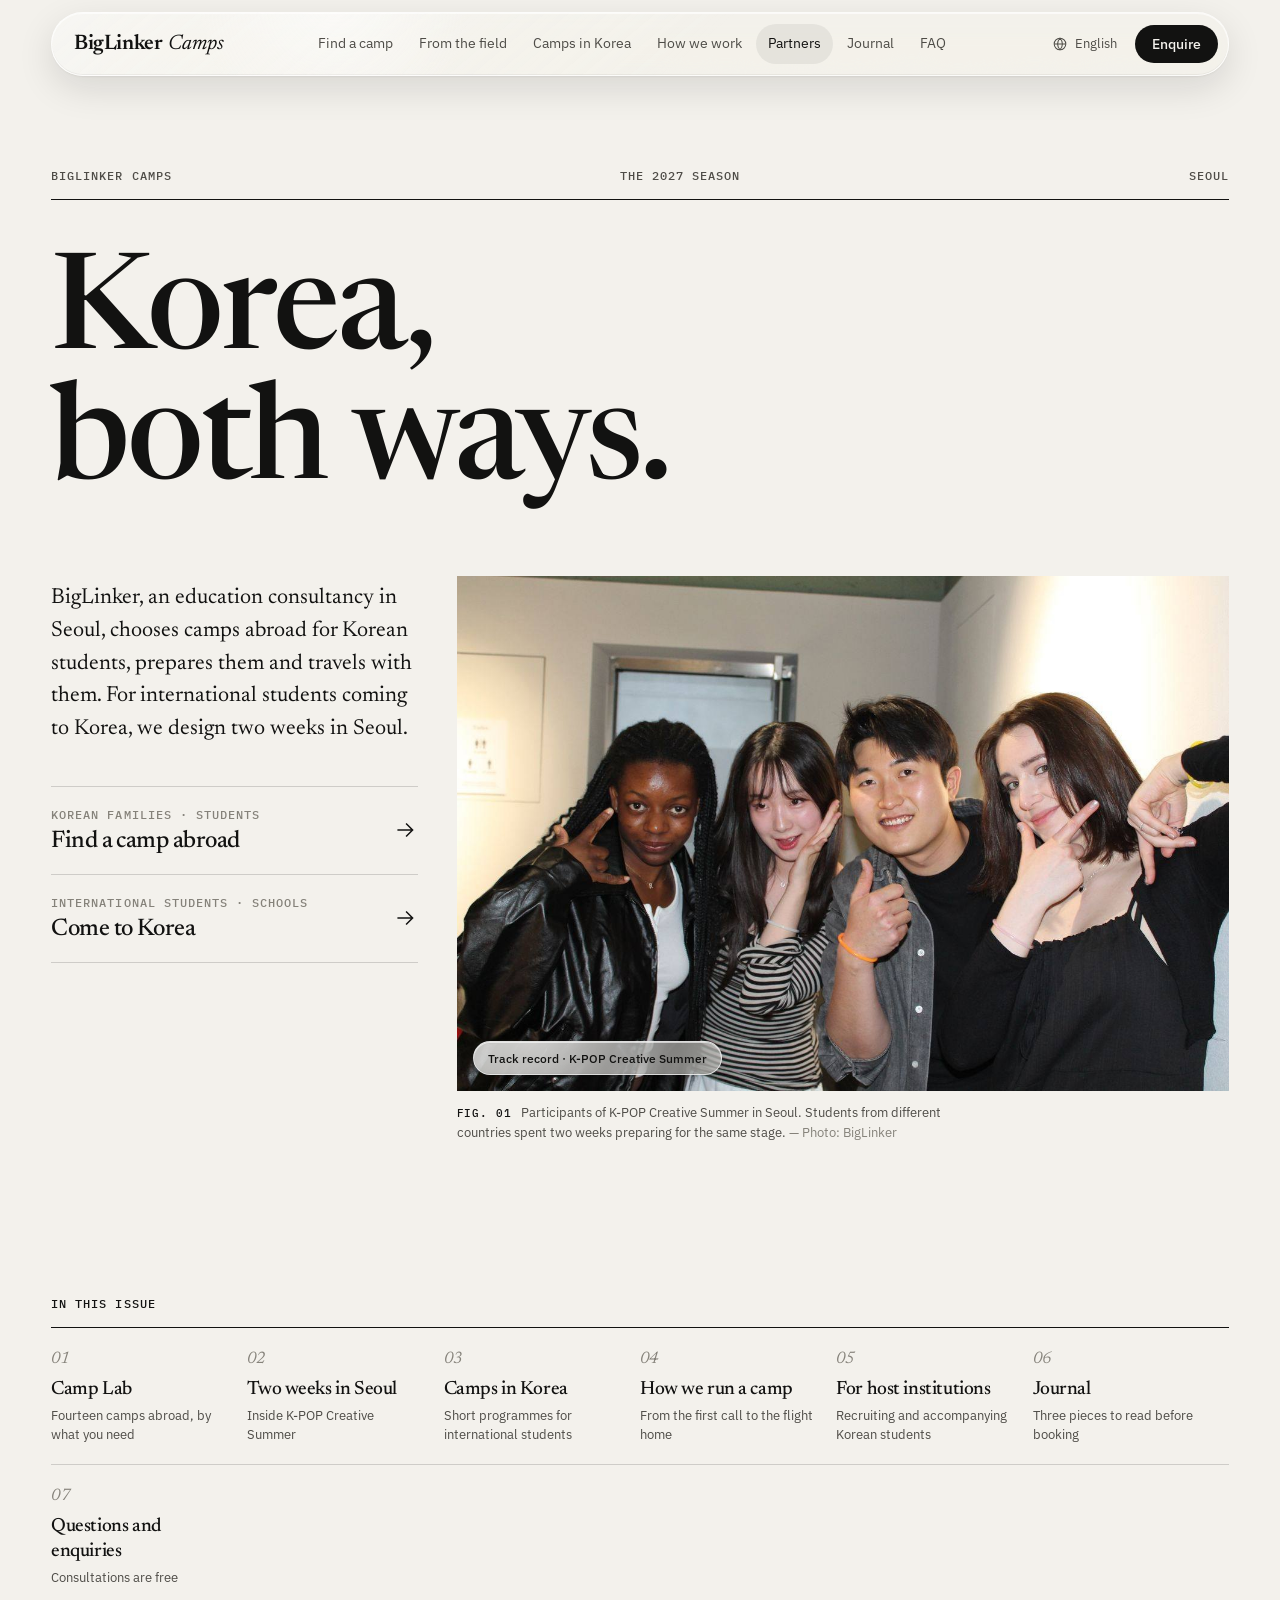
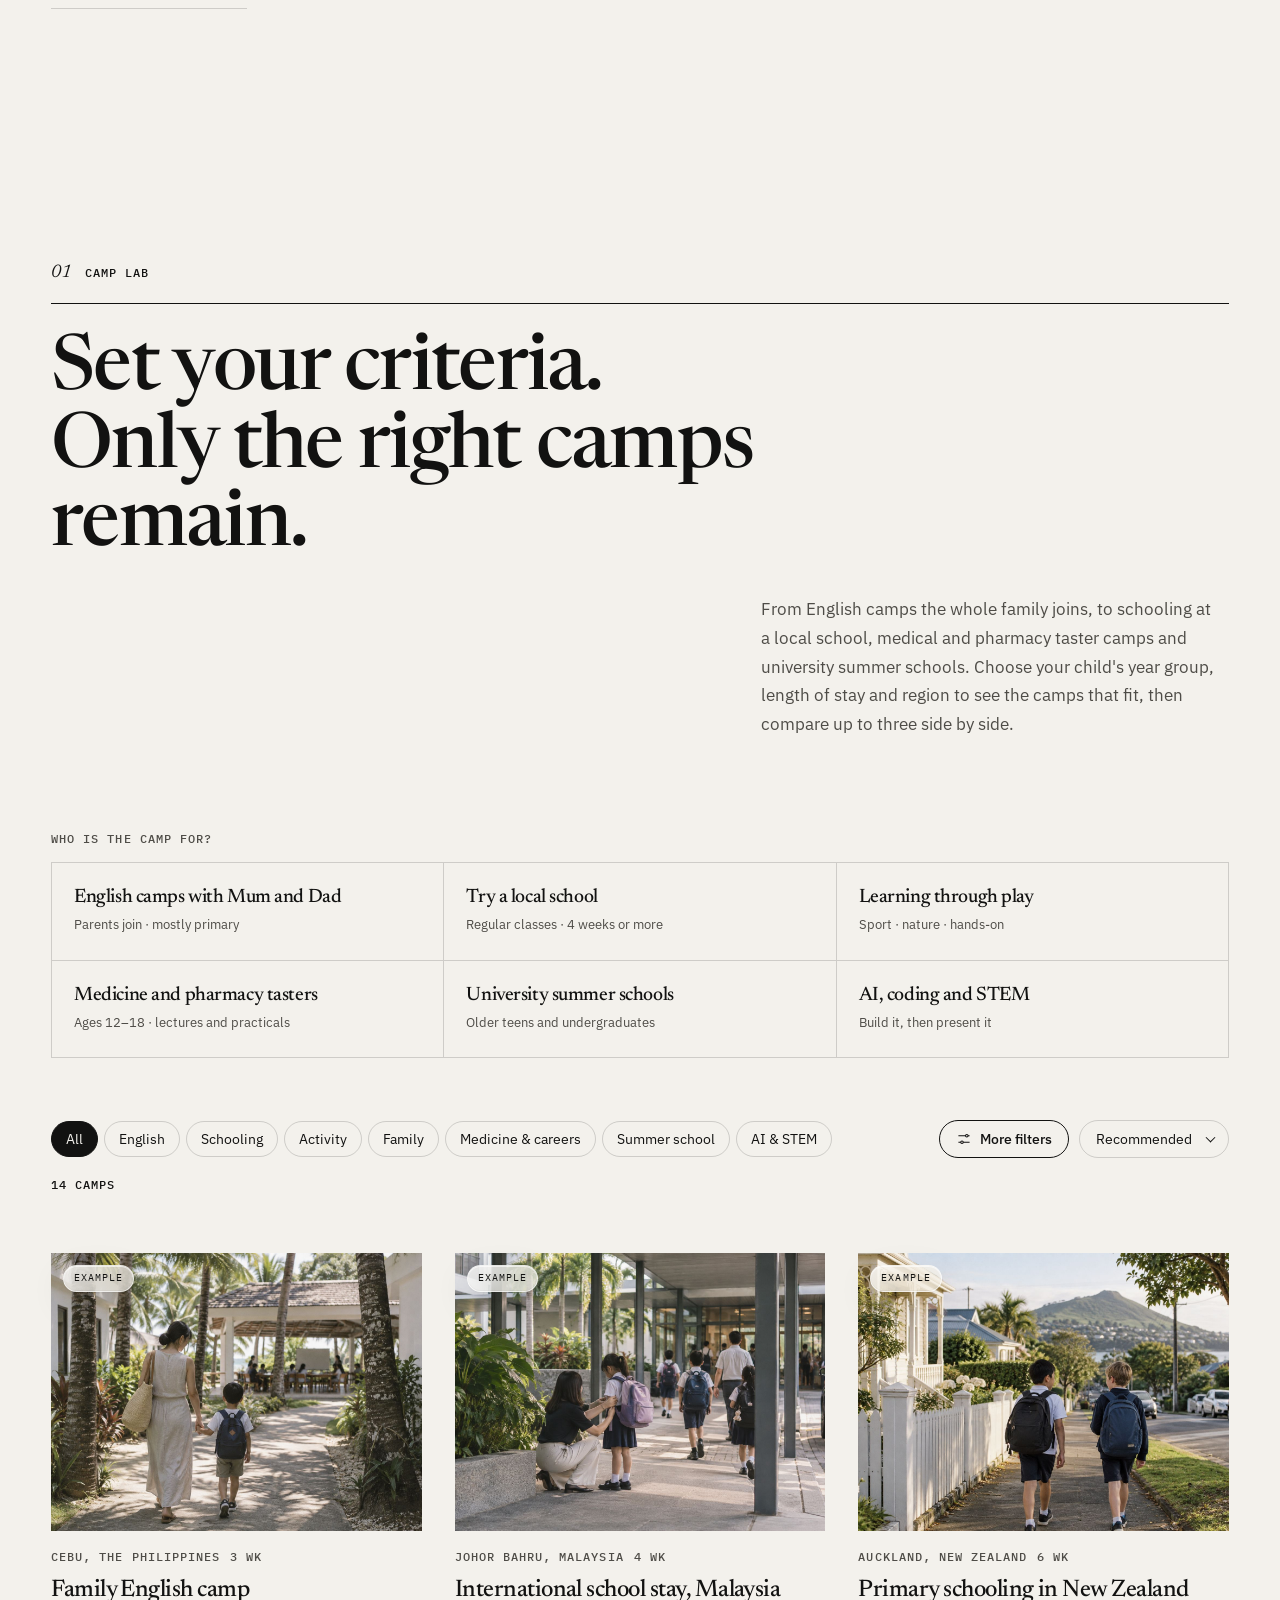
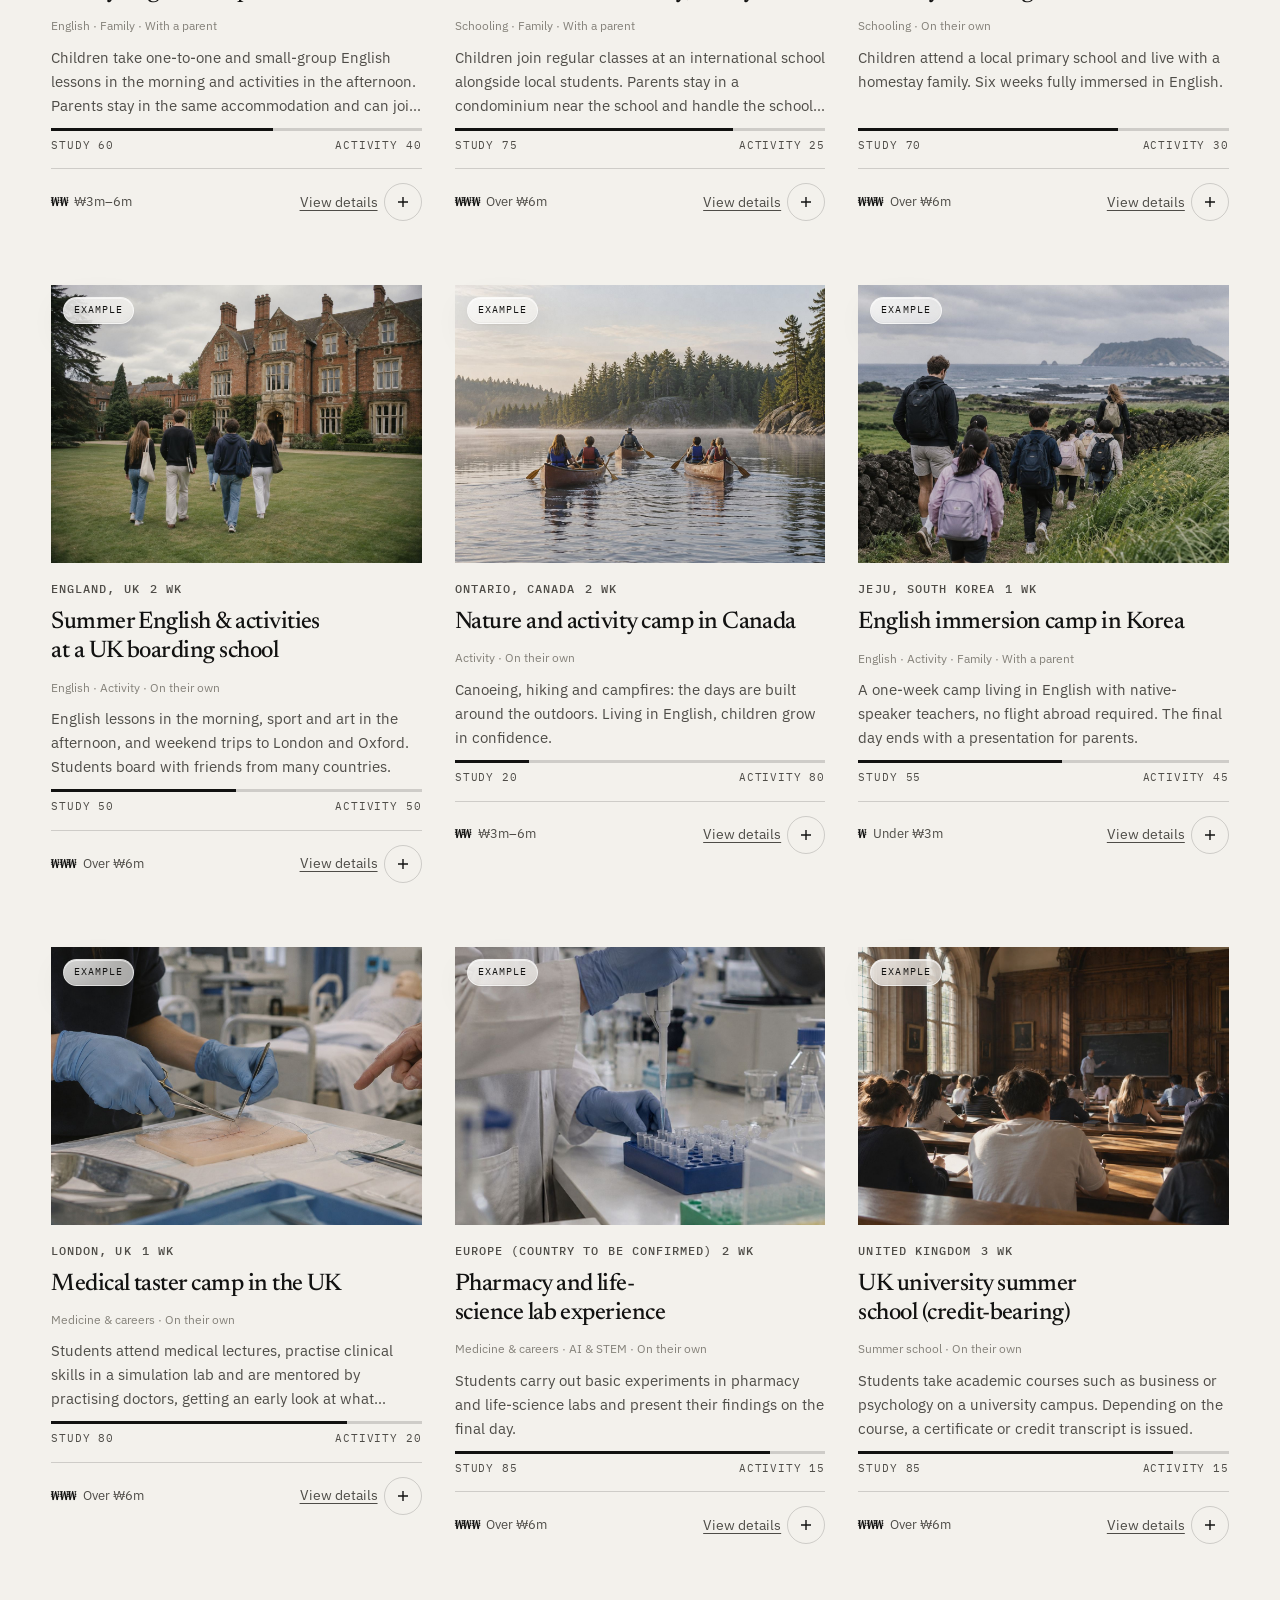
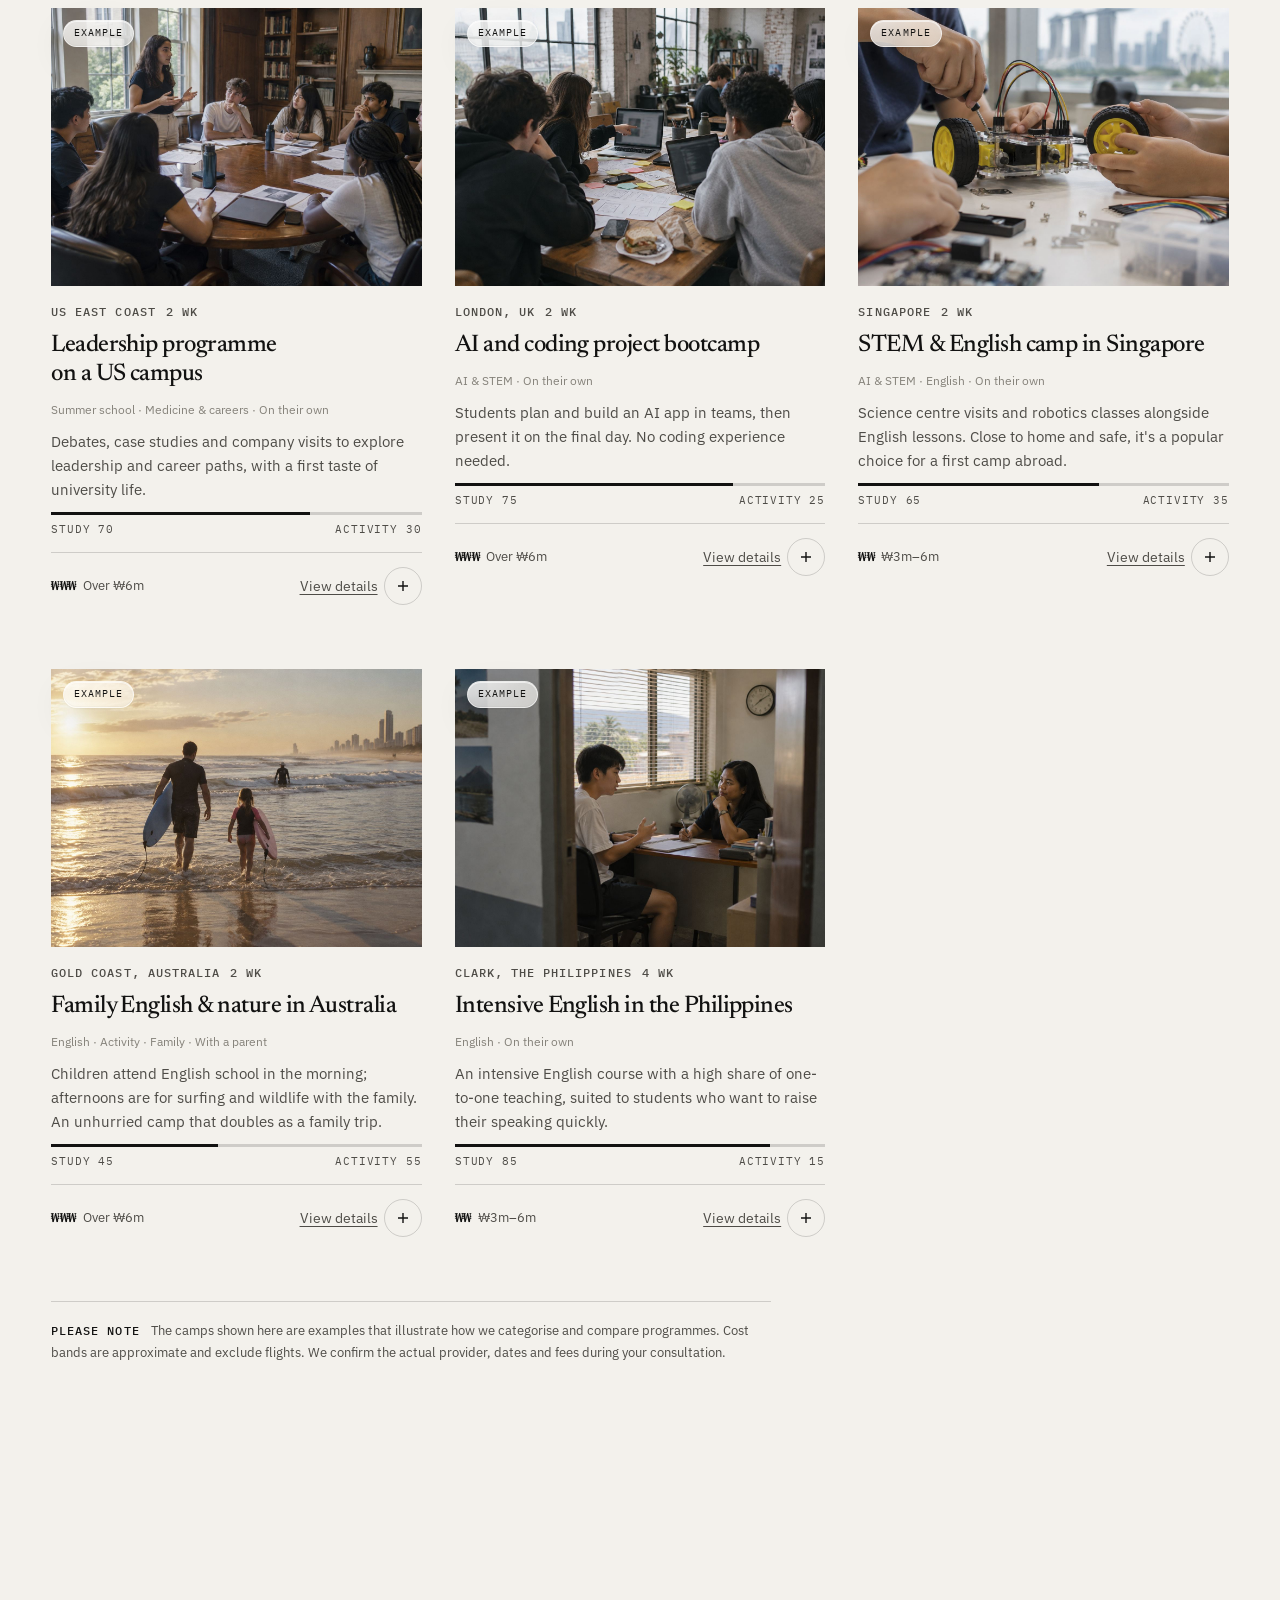
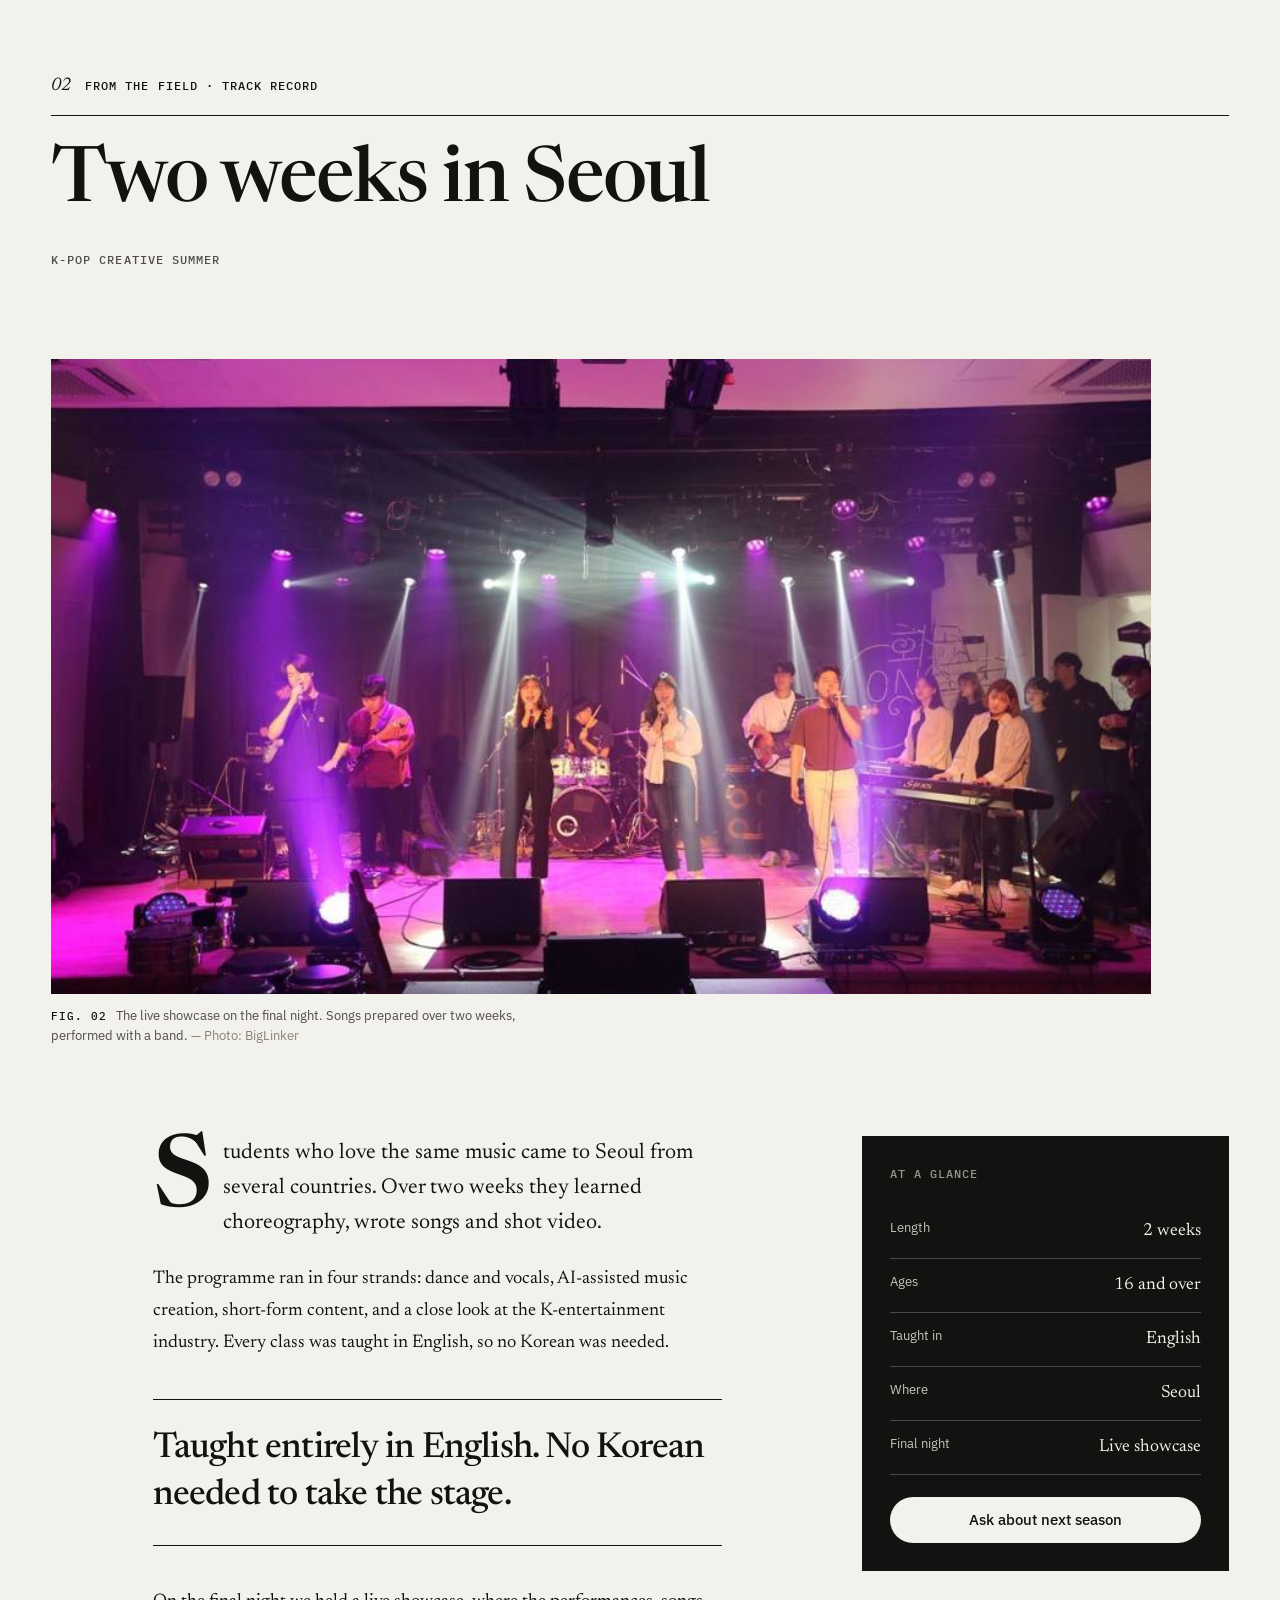
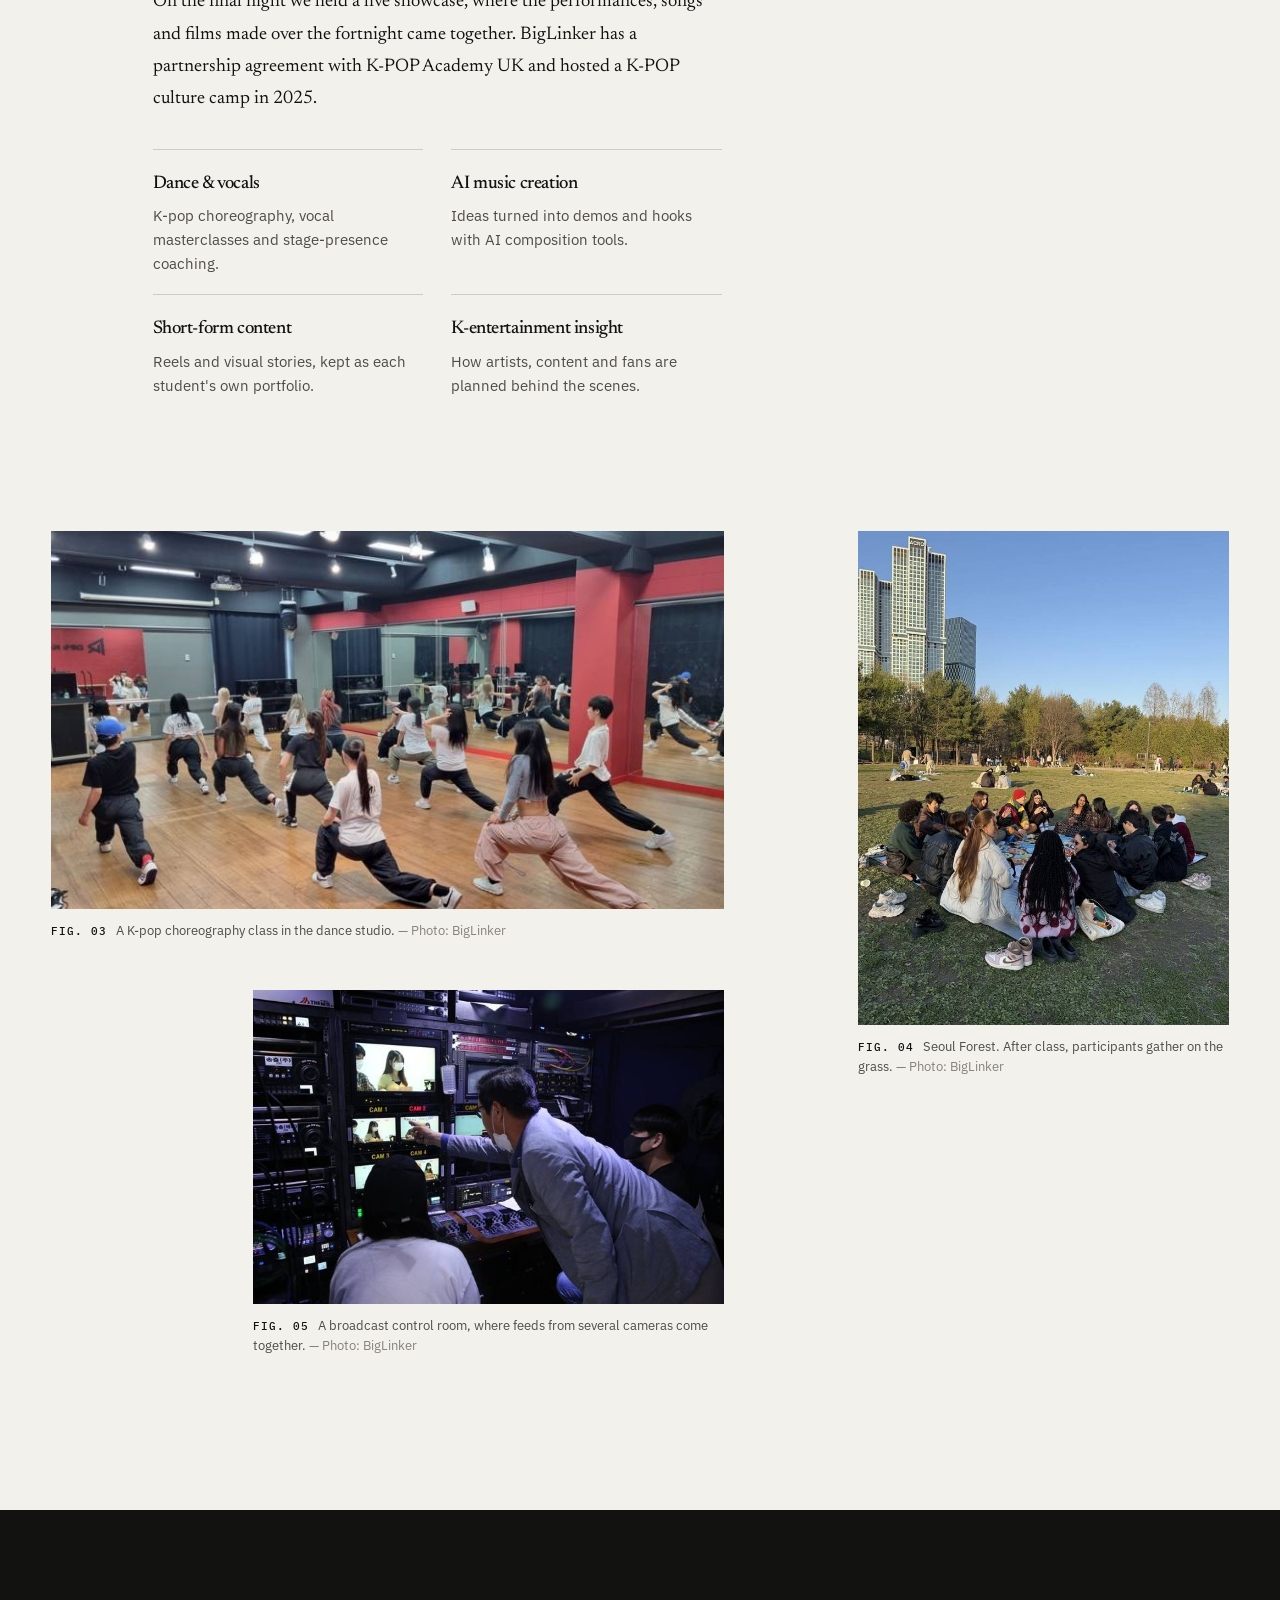
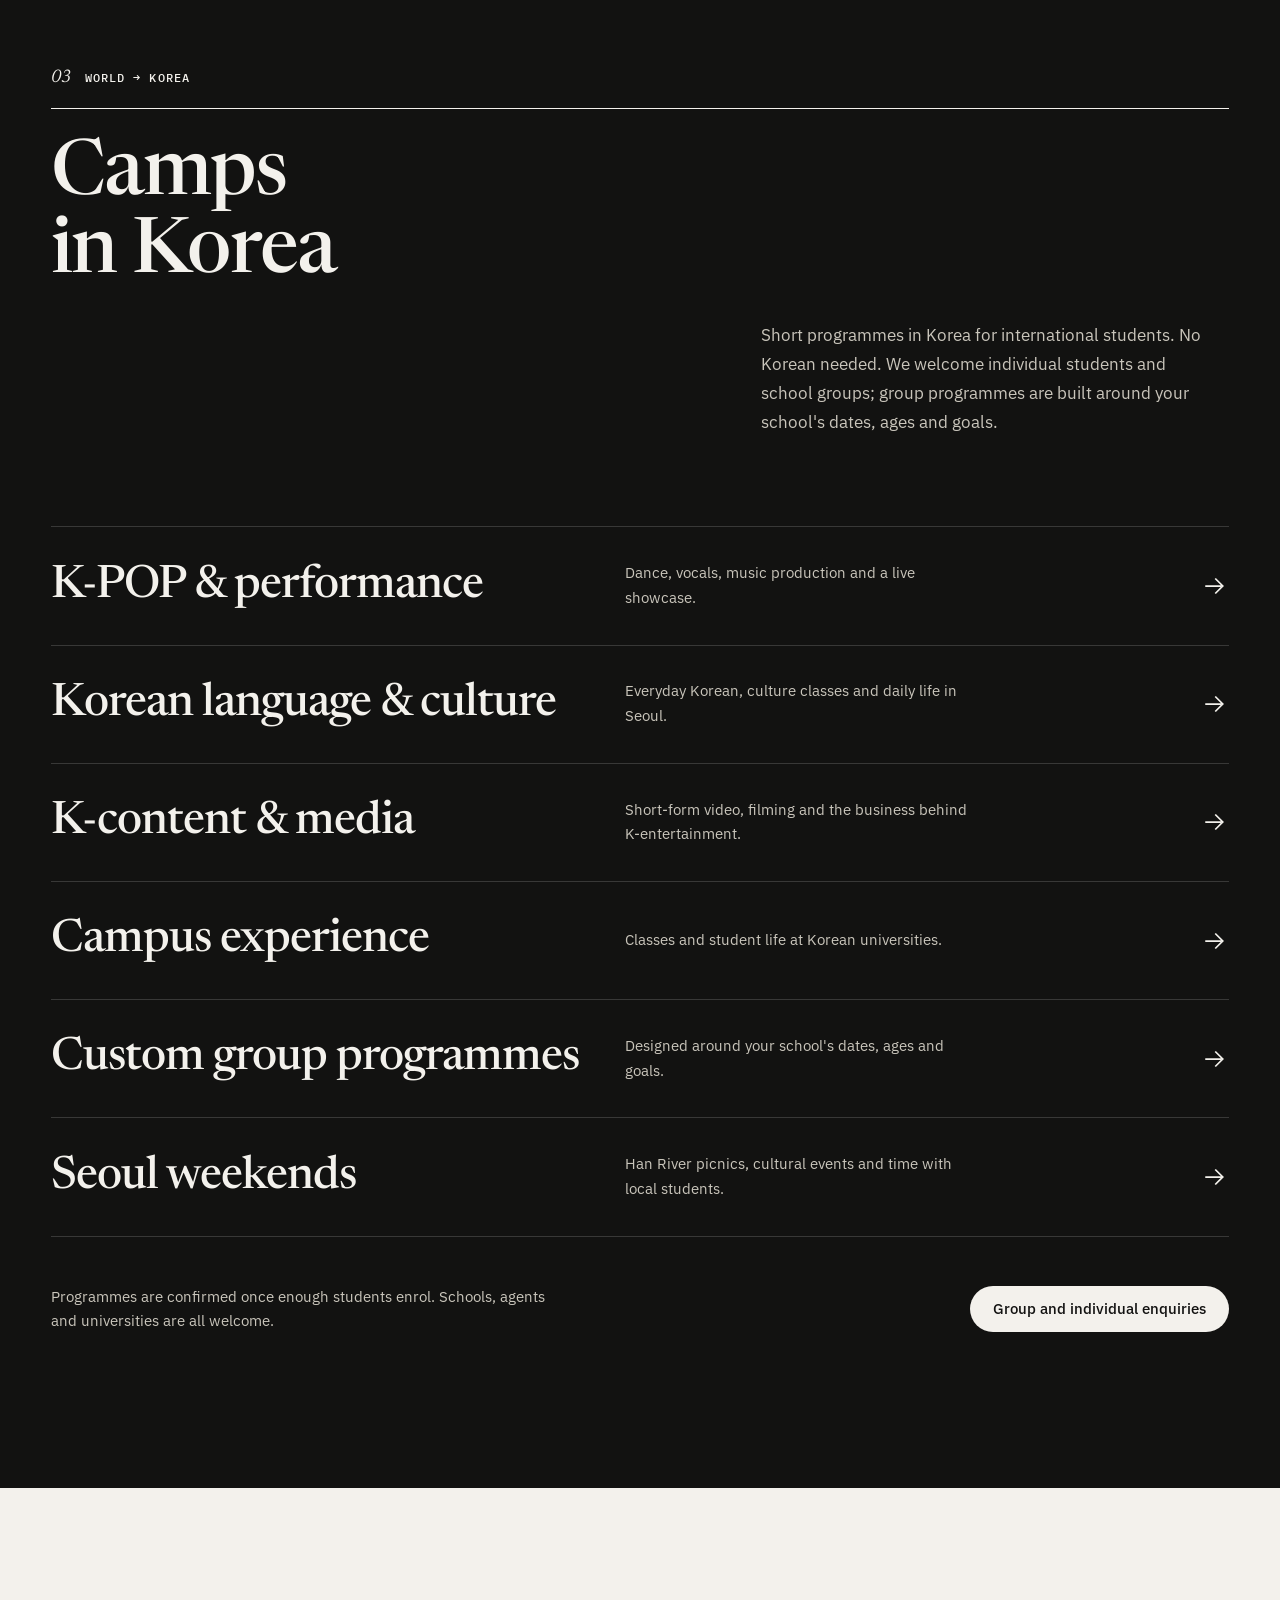
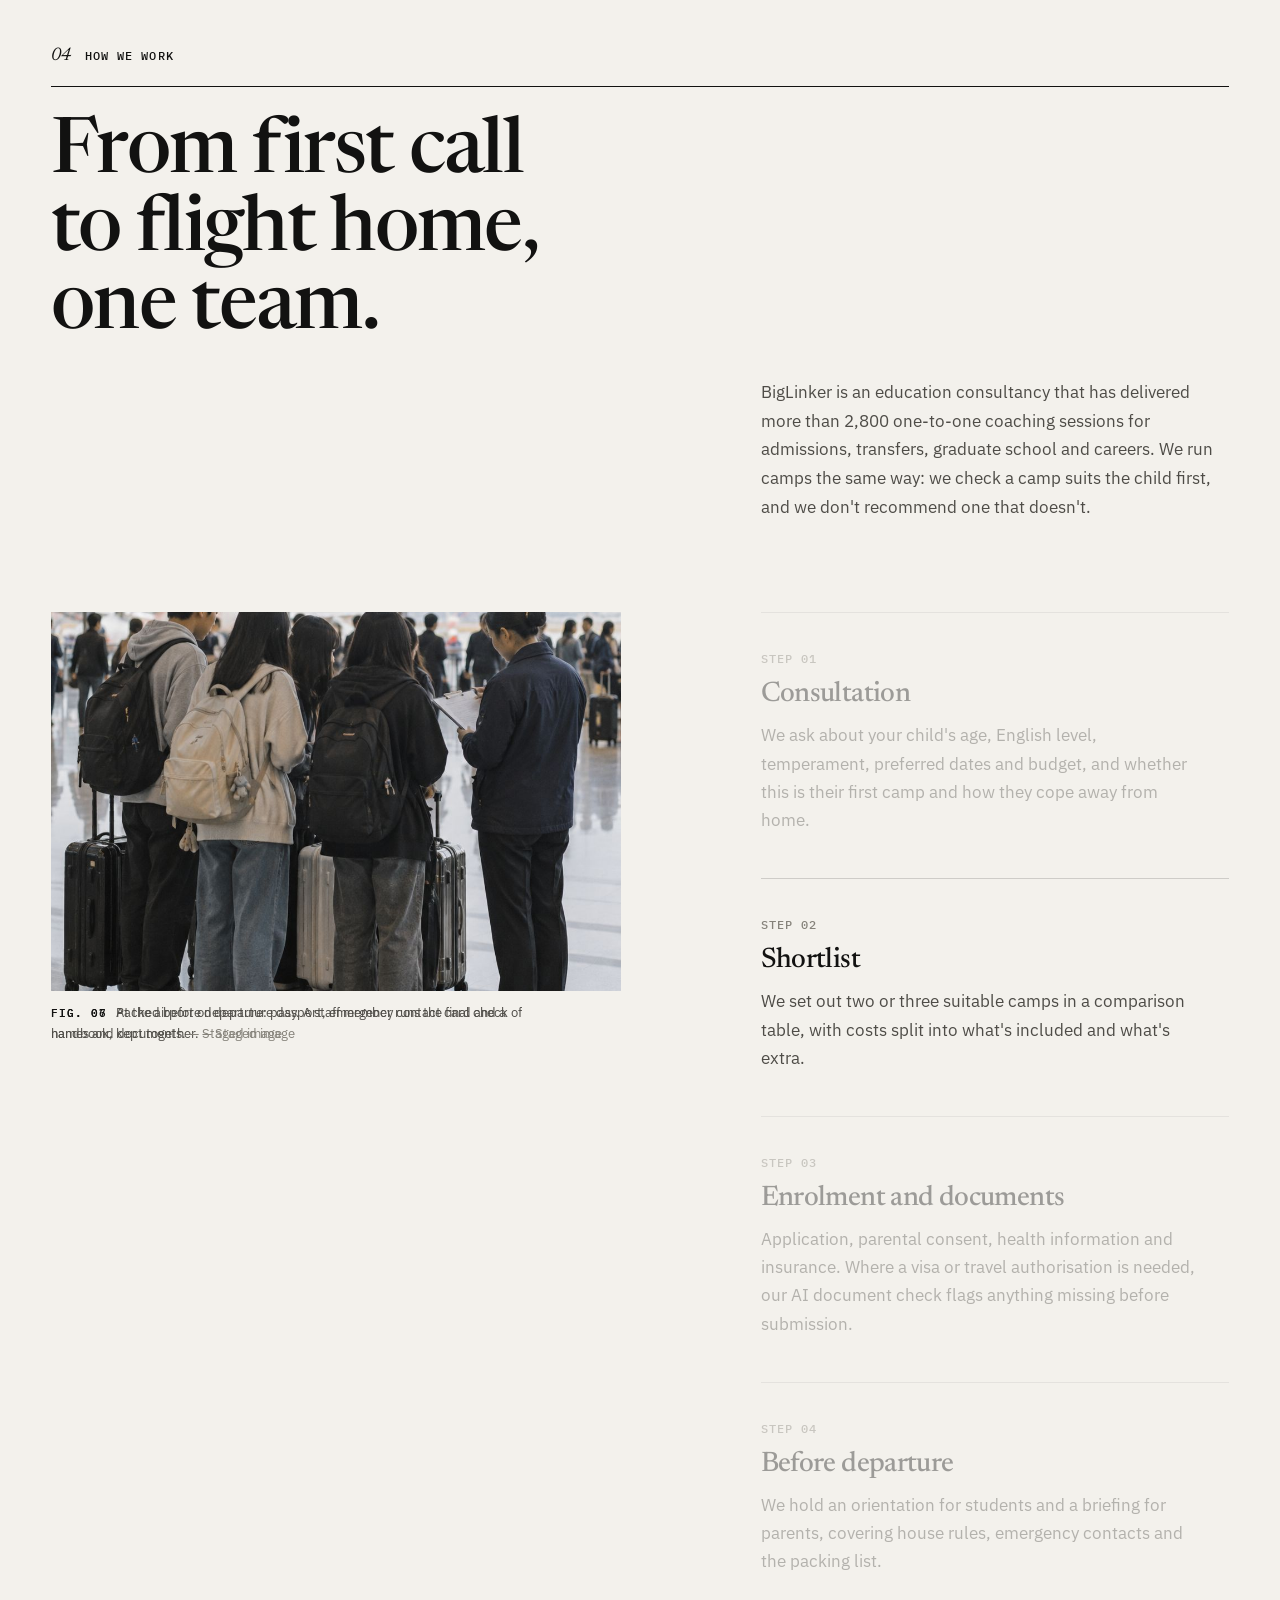
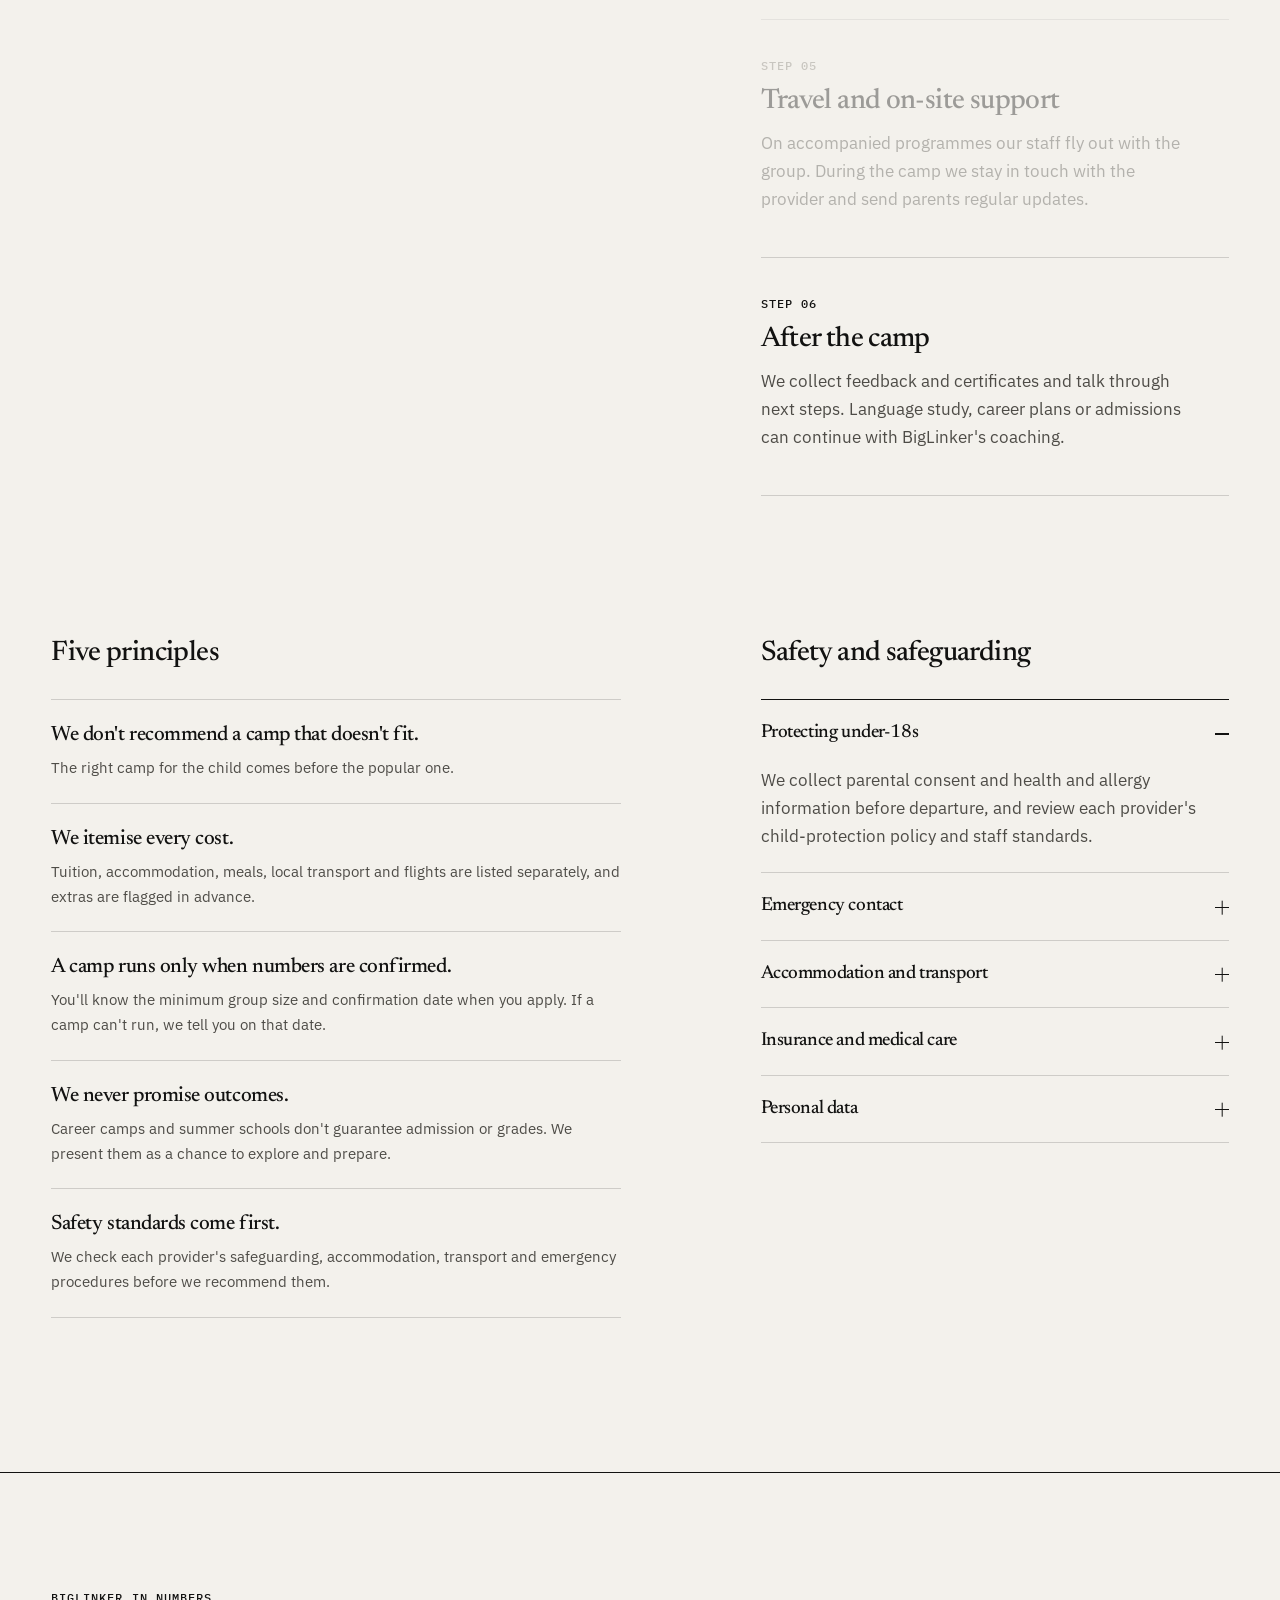
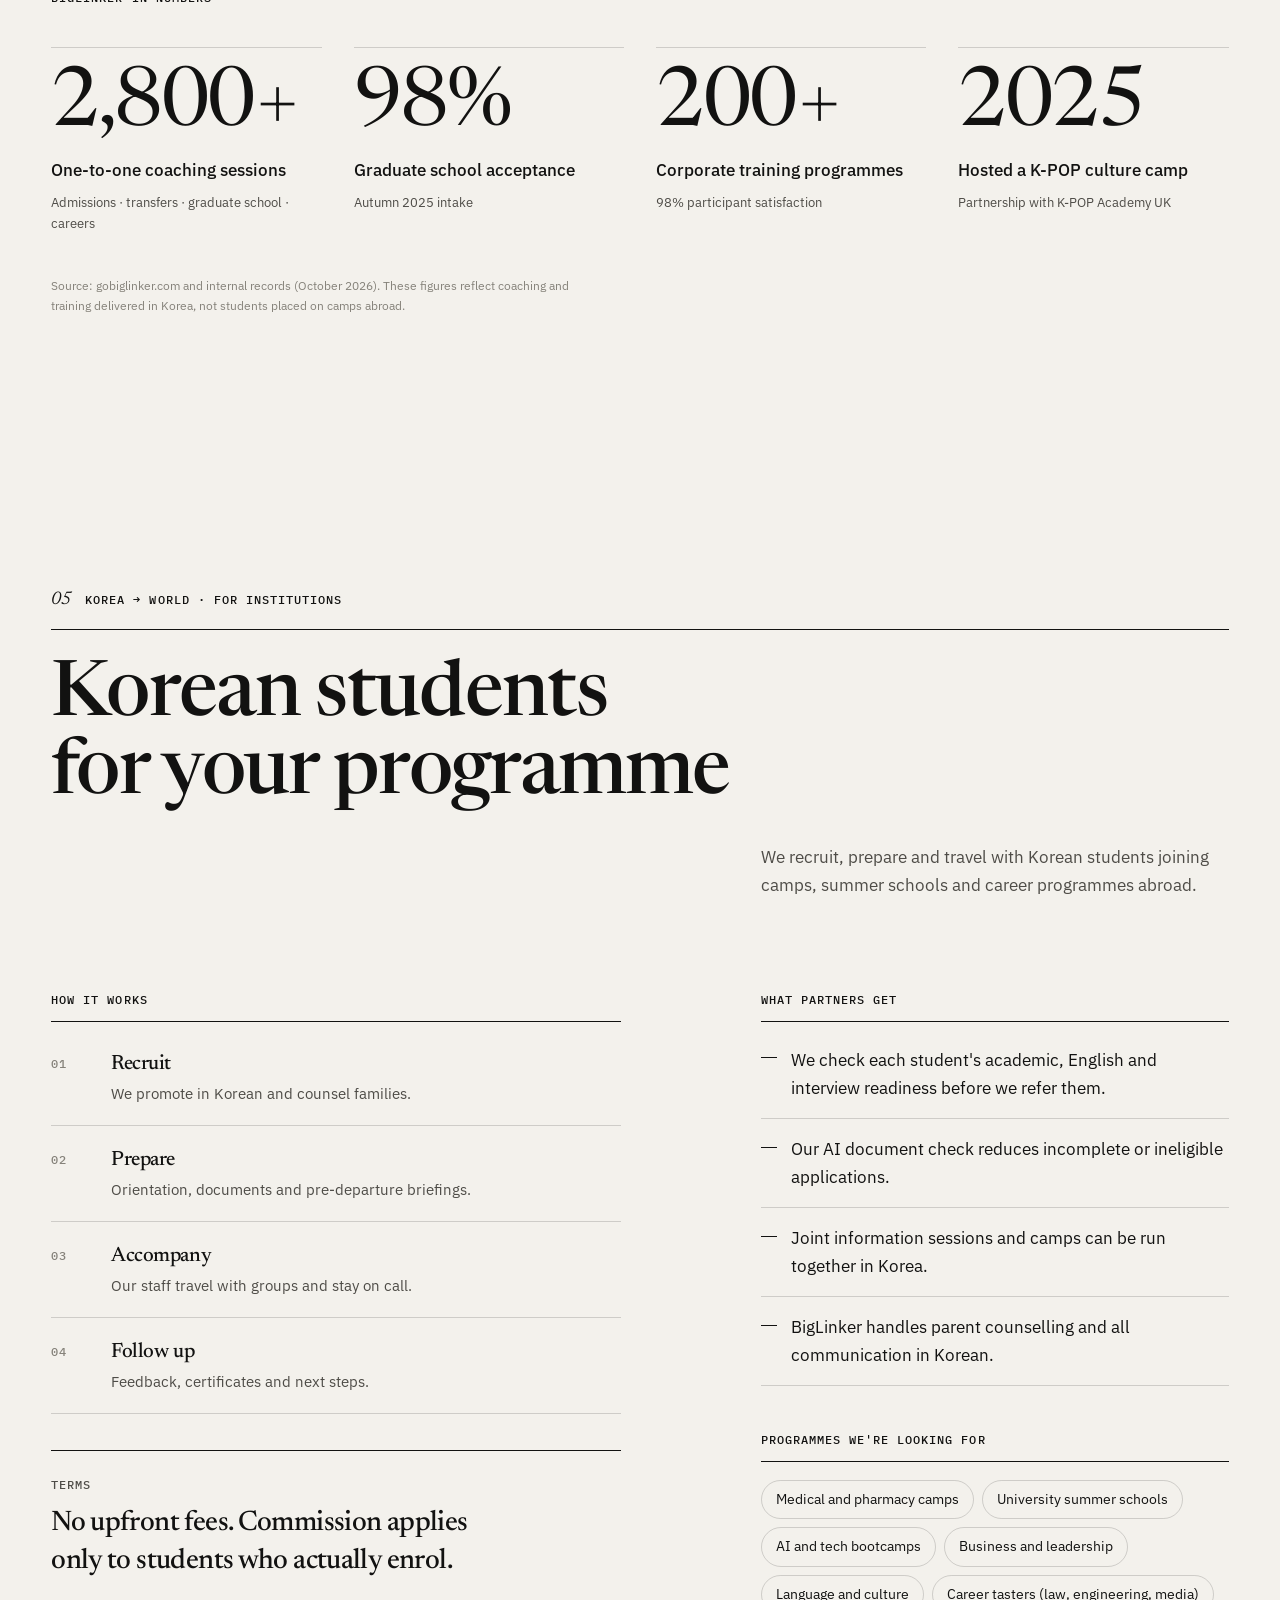
==== index.html @ 348e0d0f "BigLinker Camps 홈페이지 첫 배포 에디토리얼 스타일 캠프 플랫폼 페이지, 12개 언어(ko/en/ja/zh/vi/th/id/es/fr/de/it/pt). 캠프연구소(필" ====
<!doctype html>
<html lang="ko">
<head>
<meta charset="utf-8">
<meta name="viewport" content="width=device-width, initial-scale=1, viewport-fit=cover">
<title>BigLinker Camps</title>
<meta name="description" data-i18n-attr="content:meta.description" content="서울의 교육 컨설팅 회사 빅링커가 기획하고 모집하고 운영하는 캠프. 해외 캠프를 조건별로 비교하고, 한국으로 오는 단기 프로그램을 안내합니다.">
<meta property="og:title" content="BigLinker Camps">
<meta property="og:type" content="website">
<meta property="og:image" content="assets/img/kpop-friends.jpg">
<meta name="theme-color" content="#F3F1EC">
<link rel="preconnect" href="https://fonts.googleapis.com">
<link rel="preconnect" href="https://fonts.gstatic.com" crossorigin>
<link rel="stylesheet" href="https://fonts.googleapis.com/css2?family=Newsreader:ital,opsz,wght@0,6..72,300..700;1,6..72,300..700&family=Noto+Serif+KR:wght@400;500;600;700&family=IBM+Plex+Sans:wght@400;500;600&family=IBM+Plex+Sans+KR:wght@400;500;600&family=IBM+Plex+Mono:wght@400;500&display=swap">
<link rel="stylesheet" href="assets/site.css">
</head>
<body>
<a class="skip" href="#main" data-i18n="nav.skip">본문으로 건너뛰기</a>
<div class="progress" aria-hidden="true"><span id="progressBar"></span></div>

<svg class="svg-defs" width="0" height="0" aria-hidden="true" focusable="false">
  <filter id="lg-refract" x="0" y="0" width="100%" height="100%" color-interpolation-filters="sRGB">
    <feTurbulence type="fractalNoise" baseFrequency="0.011 0.017" numOctaves="2" seed="4" result="noise"/>
    <feGaussianBlur in="noise" stdDeviation="1.6" result="soft"/>
    <feDisplacementMap in="SourceGraphic" in2="soft" scale="26" xChannelSelector="R" yChannelSelector="B"/>
  </filter>
</svg>

<header class="masthead" id="top">
  <div class="masthead__bar glass glass--refract">
    <a class="brand" href="#top" aria-label="BigLinker Camps"><span class="brand__big">BigLinker</span><em class="brand__camps">Camps</em></a>
    <nav class="mainnav" aria-label="BigLinker Camps">
      <a href="#lab" data-i18n="nav.lab">캠프 찾기</a>
      <a href="#feature" data-i18n="nav.feature">현장 기록</a>
      <a href="#korea" data-i18n="nav.korea">한국 캠프</a>
      <a href="#how" data-i18n="nav.how">운영 방식</a>
      <a href="#partners" data-i18n="nav.partners">기관 협력</a>
      <a href="#journal" data-i18n="nav.journal">저널</a>
      <a href="#faq" data-i18n="nav.faq">자주 묻는 질문</a>
    </nav>
    <div class="masthead__tools">
      <div class="lang" id="lang">
        <button class="lang__btn" id="langBtn" type="button" aria-haspopup="true" aria-expanded="false" aria-controls="langMenu" data-i18n-attr="aria-label:nav.lang" aria-label="언어 선택">
          <svg viewBox="0 0 20 20" width="16" height="16" aria-hidden="true"><circle cx="10" cy="10" r="7.25" fill="none" stroke="currentColor" stroke-width="1.3"/><path d="M2.9 10h14.2M10 2.8c2 2.1 3 4.5 3 7.2s-1 5.1-3 7.2c-2-2.1-3-4.5-3-7.2s1-5.1 3-7.2Z" fill="none" stroke="currentColor" stroke-width="1.3"/></svg>
          <span id="langCurrent" data-i18n="lang.name">한국어</span>
        </button>
        <div class="lang__menu glass" id="langMenu" hidden></div>
      </div>
      <button class="btn btn--ink btn--sm masthead__cta" type="button" data-open-inquiry data-i18n="nav.cta">상담 신청</button>
      <button class="iconbtn masthead__menu" id="menuBtn" type="button" aria-controls="navDrawer" data-i18n-attr="aria-label:nav.menu" aria-label="메뉴">
        <svg viewBox="0 0 24 24" width="22" height="22" aria-hidden="true"><path d="M4 8h16M4 16h16" stroke="currentColor" stroke-width="1.5" fill="none"/></svg>
      </button>
    </div>
  </div>
</header>

<main id="main">

  <!-- Cover -->
  <section class="hero wrap" aria-labelledby="heroTitle">
    <div class="hero__meta mono">
      <span>BigLinker Camps</span>
      <span data-i18n="hero.issue">2027 시즌호</span>
      <span data-i18n="hero.place">서울</span>
    </div>
    <h1 class="hero__title display" id="heroTitle" data-i18n-html="hero.title">한국과 세계를,<br>양방향으로.</h1>
    <div class="hero__grid">
      <div class="hero__copy">
        <p class="deck" data-i18n="hero.deck">서울의 교육 컨설팅 회사 빅링커가 해외 캠프를 고르고, 준비시키고, 함께 출국합니다. 한국을 찾는 해외 학생에게는 서울에서의 2주를 설계합니다.</p>
        <div class="hero__entries">
          <a class="entry" href="#lab">
            <span class="entry__sub mono" data-i18n="hero.ctaParentsSub">학부모 · 학생</span>
            <span class="entry__t" data-i18n="hero.ctaParents">해외 캠프 찾기</span>
            <svg class="entry__arrow" viewBox="0 0 24 24" aria-hidden="true"><path d="M5 12h13M13 6l6 6-6 6" fill="none" stroke="currentColor" stroke-width="1.4"/></svg>
          </a>
          <a class="entry" href="#korea">
            <span class="entry__sub mono" data-i18n="hero.ctaKoreaSub">해외 학생 · 학교 · 기관</span>
            <span class="entry__t" data-i18n="hero.ctaKorea">한국으로 오는 캠프</span>
            <svg class="entry__arrow" viewBox="0 0 24 24" aria-hidden="true"><path d="M5 12h13M13 6l6 6-6 6" fill="none" stroke="currentColor" stroke-width="1.4"/></svg>
          </a>
        </div>
      </div>
      <figure class="hero__fig">
        <div class="frame frame--3x2 is-loading">
          <img src="assets/img/kpop-friends.jpg" width="1282" height="855" fetchpriority="high" data-i18n-attr="alt:hero.caption" alt="서울에서 열린 K-POP 크리에이티브 서머의 참가자들. 서로 다른 나라에서 온 학생들이 2주 동안 같은 무대를 준비했다.">
          <span class="chip-glass glass" data-i18n="hero.badge">운영 실적 · K-POP 크리에이티브 서머</span>
        </div>
        <figcaption class="cap"><span class="cap__no mono" data-fig="01">사진 01</span> <span data-i18n="hero.caption">서울에서 열린 K-POP 크리에이티브 서머의 참가자들. 서로 다른 나라에서 온 학생들이 2주 동안 같은 무대를 준비했다.</span> <span class="cap__credit" data-i18n="credit.real">사진 빅링커</span></figcaption>
      </figure>
    </div>
  </section>

  <!-- Contents -->
  <nav class="toc wrap" aria-labelledby="tocTitle">
    <h2 class="toc__title mono" id="tocTitle" data-i18n="toc.title">이번 호</h2>
    <ol class="toc__list">
      <li><a href="#lab"><span class="toc__no">01</span><span class="toc__t" data-i18n="toc.1">캠프연구소</span><span class="toc__d" data-i18n="toc.1d">조건으로 고르는 해외 캠프 14선</span></a></li>
      <li><a href="#feature"><span class="toc__no">02</span><span class="toc__t" data-i18n="toc.2">서울에서 보낸 2주</span><span class="toc__d" data-i18n="toc.2d">K-POP 크리에이티브 서머 현장</span></a></li>
      <li><a href="#korea"><span class="toc__no">03</span><span class="toc__t" data-i18n="toc.3">한국으로 오는 캠프</span><span class="toc__d" data-i18n="toc.3d">해외 학생을 위한 단기 프로그램</span></a></li>
      <li><a href="#how"><span class="toc__no">04</span><span class="toc__t" data-i18n="toc.4">캠프를 운영하는 방식</span><span class="toc__d" data-i18n="toc.4d">상담에서 귀국까지</span></a></li>
      <li><a href="#partners"><span class="toc__no">05</span><span class="toc__t" data-i18n="toc.5">해외 기관을 위한 안내</span><span class="toc__d" data-i18n="toc.5d">한국 학생 모집과 인솔</span></a></li>
      <li><a href="#journal"><span class="toc__no">06</span><span class="toc__t" data-i18n="toc.6">저널</span><span class="toc__d" data-i18n="toc.6d">보내기 전에 읽어 둘 세 편</span></a></li>
      <li><a href="#faq"><span class="toc__no">07</span><span class="toc__t" data-i18n="toc.7">자주 묻는 질문과 상담</span><span class="toc__d" data-i18n="toc.7d">상담은 무료입니다</span></a></li>
    </ol>
  </nav>

  <!-- 01 Camp Lab -->
  <section class="sec wrap" id="lab" aria-labelledby="labTitle">
    <header class="sec__head">
      <p class="sec__label"><span class="sec__no">01</span><span class="sec__kicker" data-i18n="lab.kicker">캠프연구소</span></p>
      <h2 class="sec__title display" id="labTitle" data-i18n-html="lab.title">조건을 고르면,<br>맞는 캠프만 남습니다.</h2>
      <p class="sec__deck" data-i18n="lab.deck">가족이 함께 가는 영어캠프부터 현지 학교 스쿨링, 의약대 진로 캠프, 대학 서머스쿨까지. 아이의 학년과 기간, 지역을 고르면 맞는 캠프만 보여 드리고, 최대 세 개까지 나란히 비교할 수 있습니다.</p>
    </header>

    <div class="quick">
      <p class="quick__q mono" data-i18n="lab.quick">누구를 위한 캠프를 찾으세요?</p>
      <div class="quick__grid">
        <button class="quick__item" type="button" data-quick="family"><span class="quick__t" data-i18n="quick.family.t">엄마·아빠와 함께 가는 영어캠프</span><span class="quick__d" data-i18n="quick.family.d">부모 동반 · 초등 중심</span></button>
        <button class="quick__item" type="button" data-quick="school"><span class="quick__t" data-i18n="quick.school.t">현지 학교 다녀 보기</span><span class="quick__d" data-i18n="quick.school.d">정규 수업 참여 · 4주 이상</span></button>
        <button class="quick__item" type="button" data-quick="activity"><span class="quick__t" data-i18n="quick.activity.t">뛰어놀며 배우는 캠프</span><span class="quick__d" data-i18n="quick.activity.d">스포츠 · 자연 · 체험</span></button>
        <button class="quick__item" type="button" data-quick="career"><span class="quick__t" data-i18n="quick.career.t">의대·약대 진로 탐색</span><span class="quick__d" data-i18n="quick.career.d">중·고등 · 강의와 실습</span></button>
        <button class="quick__item" type="button" data-quick="summer"><span class="quick__t" data-i18n="quick.summer.t">해외 대학 서머스쿨</span><span class="quick__d" data-i18n="quick.summer.d">고등·대학생 · 학술 과정</span></button>
        <button class="quick__item" type="button" data-quick="stem"><span class="quick__t" data-i18n="quick.stem.t">AI·코딩·STEM</span><span class="quick__d" data-i18n="quick.stem.d">만들고 발표하는 프로젝트형</span></button>
      </div>
    </div>

    <div class="filterbar" id="filterbar">
      <div class="filterbar__row">
        <div class="chips" id="catChips" role="group" data-i18n-attr="aria-label:f.cat" aria-label="분야"></div>
        <div class="filterbar__tools">
          <button class="btn btn--line btn--sm" id="moreFilters" type="button" aria-controls="filterDrawer">
            <svg viewBox="0 0 20 20" width="16" height="16" aria-hidden="true"><path d="M3 6h9M15 6h2M3 14h3M9 14h8" stroke="currentColor" stroke-width="1.3" fill="none"/><circle cx="13.5" cy="6" r="1.6" fill="none" stroke="currentColor" stroke-width="1.3"/><circle cx="7.5" cy="14" r="1.6" fill="none" stroke="currentColor" stroke-width="1.3"/></svg>
            <span data-i18n="f.more">조건 더 보기</span><span class="badge" id="moreCount" hidden></span>
          </button>
          <label class="select">
            <span class="vh" data-i18n="f.sort">정렬</span>
            <select id="sortSel"></select>
          </label>
        </div>
      </div>
      <div class="filterbar__status">
        <p class="count mono" id="campCount" aria-live="polite"></p>
        <div class="active" id="activeFilters"></div>
        <button class="linkbtn" id="resetFilters" type="button" data-i18n="f.reset" hidden>조건 초기화</button>
      </div>
    </div>

    <div class="grid" id="campGrid" aria-busy="true" data-i18n-attr="aria-label:lab.loading" aria-label="캠프 목록을 불러오는 중"></div>
    <div class="empty" id="campEmpty" hidden>
      <p class="empty__t display" data-i18n="lab.empty.t">조건에 맞는 캠프가 없습니다</p>
      <p class="empty__d" data-i18n="lab.empty.d">조건을 하나씩 풀어 보세요. 찾는 캠프가 목록에 없다면 상담으로 알려 주셔도 됩니다.</p>
      <button class="btn btn--line btn--sm" type="button" data-reset-filters data-i18n="f.reset">조건 초기화</button>
    </div>
    <p class="notice"><strong class="mono" data-i18n="lab.noticeLabel">안내</strong> <span data-i18n="lab.notice">지금 보이는 캠프는 분류와 비교 방식을 보여 드리기 위한 예시입니다. 비용대는 항공권을 제외한 대략적인 범위입니다. 실제 운영 기관과 일정, 비용은 상담할 때 최신 정보로 안내해 드립니다.</span></p>
  </section>

  <!-- 02 Feature -->
  <article class="sec feature wrap" id="feature" aria-labelledby="featureTitle">
    <header class="sec__head">
      <p class="sec__label"><span class="sec__no">02</span><span class="sec__kicker" data-i18n="feature.kicker">현장 기록 · 운영 실적</span></p>
      <h2 class="sec__title display" id="featureTitle" data-i18n="feature.title">서울에서 보낸 2주</h2>
      <p class="feature__sub mono" data-i18n="feature.sub">K-POP 크리에이티브 서머</p>
    </header>

    <figure class="feature__hero">
      <div class="frame frame--feature is-loading"><img src="assets/img/kpop-showcase.jpg" width="900" height="520" loading="lazy" data-i18n-attr="alt:cap.showcase" alt="마지막 날 라이브 쇼케이스. 2주 동안 준비한 곡을 밴드와 함께 무대에 올렸다."></div>
      <figcaption class="cap"><span class="cap__no mono" data-fig="02">사진 02</span> <span data-i18n="cap.showcase">마지막 날 라이브 쇼케이스. 2주 동안 준비한 곡을 밴드와 함께 무대에 올렸다.</span> <span class="cap__credit" data-i18n="credit.real">사진 빅링커</span></figcaption>
    </figure>

    <div class="feature__cols">
      <div class="feature__text prose">
        <p class="lede dropcap" data-i18n="feature.lead">같은 음악을 좋아하는 학생들이 여러 나라에서 서울로 왔다. 2주 동안 안무를 익히고, 곡을 만들고, 영상을 찍었다.</p>
        <p data-i18n="feature.body1">프로그램은 네 갈래로 구성했다. 댄스와 보컬, AI를 활용한 음악 창작, 숏폼 콘텐츠 제작, 그리고 K-엔터테인먼트 산업을 들여다보는 시간이다. 수업은 모두 영어로 진행해 한국어를 몰라도 참여할 수 있었다.</p>
        <blockquote class="pull display"><p data-i18n="feature.pull">수업은 모두 영어로. 한국어를 몰라도 무대에 설 수 있다.</p></blockquote>
        <p data-i18n="feature.body2">마지막 날에는 라이브 쇼케이스를 열었다. 2주 동안 만든 무대와 곡, 영상이 그날 한자리에 모였다. 빅링커는 영국의 K-POP Academy UK와 업무 협약을 맺고, 2025년 K-POP 문화 캠프를 주최했다.</p>
        <dl class="modules">
          <div class="module"><dt data-i18n="feature.mod1.t">댄스 &amp; 보컬</dt><dd data-i18n="feature.mod1.d">K-POP 안무와 보컬 마스터클래스, 무대 표현 코칭.</dd></div>
          <div class="module"><dt data-i18n="feature.mod2.t">AI 음악 창작</dt><dd data-i18n="feature.mod2.d">AI 작곡 도구로 아이디어를 데모와 훅으로 만든다.</dd></div>
          <div class="module"><dt data-i18n="feature.mod3.t">숏폼 콘텐츠</dt><dd data-i18n="feature.mod3.d">릴스와 영상 스토리를 찍고 각자의 포트폴리오로 남긴다.</dd></div>
          <div class="module"><dt data-i18n="feature.mod4.t">K-엔터 인사이트</dt><dd data-i18n="feature.mod4.d">아티스트와 콘텐츠, 팬이 어떻게 기획되는지 들여다본다.</dd></div>
        </dl>
      </div>
      <aside class="factbox" aria-labelledby="factTitle">
        <h3 class="factbox__title mono" id="factTitle" data-i18n="feature.facts">프로그램 개요</h3>
        <dl class="factbox__list">
          <div><dt data-i18n="fact.len.k">기간</dt><dd data-i18n="fact.len.v">2주</dd></div>
          <div><dt data-i18n="fact.age.k">대상</dt><dd data-i18n="fact.age.v">16세 이상</dd></div>
          <div><dt data-i18n="fact.lang.k">수업 언어</dt><dd data-i18n="fact.lang.v">영어</dd></div>
          <div><dt data-i18n="fact.where.k">장소</dt><dd data-i18n="fact.where.v">서울</dd></div>
          <div><dt data-i18n="fact.final.k">마지막 날</dt><dd data-i18n="fact.final.v">라이브 쇼케이스</dd></div>
        </dl>
        <button class="btn btn--paper btn--block" type="button" data-open-inquiry data-role="student" data-interest-text="K-POP Creative Summer" data-i18n="feature.cta">다음 시즌 일정 문의</button>
      </aside>
    </div>

    <div class="feature__gallery">
      <figure class="g-a">
        <div class="frame frame--16x9 is-loading"><img src="assets/img/kpop-dance.jpg" width="700" height="394" loading="lazy" data-i18n-attr="alt:cap.dance" alt="댄스 스튜디오의 K-POP 안무 수업."></div>
        <figcaption class="cap"><span class="cap__no mono" data-fig="03">사진 03</span> <span data-i18n="cap.dance">댄스 스튜디오의 K-POP 안무 수업.</span> <span class="cap__credit" data-i18n="credit.real">사진 빅링커</span></figcaption>
      </figure>
      <figure class="g-b">
        <div class="frame frame--3x4 is-loading"><img src="assets/img/seoul-forest.jpg" width="675" height="900" loading="lazy" data-i18n-attr="alt:cap.forest" alt="서울숲. 수업이 끝난 오후, 참가자들이 잔디밭에 둘러앉았다."></div>
        <figcaption class="cap"><span class="cap__no mono" data-fig="04">사진 04</span> <span data-i18n="cap.forest">서울숲. 수업이 끝난 오후, 참가자들이 잔디밭에 둘러앉았다.</span> <span class="cap__credit" data-i18n="credit.real">사진 빅링커</span></figcaption>
      </figure>
      <figure class="g-c">
        <div class="frame frame--3x2 is-loading"><img src="assets/img/broadcast-room.jpg" width="700" height="467" loading="lazy" data-i18n-attr="alt:cap.broadcast" alt="방송 부조정실. 여러 대의 카메라 화면이 한곳으로 모이는 과정을 가까이에서 본다."></div>
        <figcaption class="cap"><span class="cap__no mono" data-fig="05">사진 05</span> <span data-i18n="cap.broadcast">방송 부조정실. 여러 대의 카메라 화면이 한곳으로 모이는 과정을 가까이에서 본다.</span> <span class="cap__credit" data-i18n="credit.real">사진 빅링커</span></figcaption>
      </figure>
    </div>
  </article>

  <!-- 03 Camps in Korea (inverted page) -->
  <section class="sec korea" id="korea" aria-labelledby="koreaTitle">
    <div class="wrap">
      <header class="sec__head">
        <p class="sec__label"><span class="sec__no">03</span><span class="sec__kicker" data-i18n="korea.kicker">세계 → 한국</span></p>
        <h2 class="sec__title display" id="koreaTitle" data-i18n-html="korea.title">한국으로<br>오는 캠프</h2>
        <p class="sec__deck" data-i18n="korea.deck">해외 학생을 위한 한국 단기 프로그램입니다. 한국어를 몰라도 됩니다. 개인 참가와 학교 단체를 모두 받으며, 단체는 학교의 일정과 연령, 목표에 맞춰 설계합니다.</p>
      </header>
      <ul class="index" id="koreaIndex">
        <li><button class="index__row" type="button" data-korea="p1" data-img="kpop-dance.jpg"><span class="index__t display" data-i18n="korea.p1.t">K-POP &amp; 퍼포먼스</span><span class="index__d" data-i18n="korea.p1.d">댄스, 보컬, 음악 제작, 라이브 쇼케이스.</span><span class="index__thumb"><img src="assets/img/kpop-dance.jpg" alt="" loading="lazy" width="700" height="394"></span><svg class="index__arrow" viewBox="0 0 24 24" aria-hidden="true"><path d="M5 12h13M13 6l6 6-6 6" fill="none" stroke="currentColor" stroke-width="1.4"/></svg></button></li>
        <li><button class="index__row" type="button" data-korea="p2" data-img="kpop-friends.jpg"><span class="index__t display" data-i18n="korea.p2.t">한국어 &amp; 한국 문화</span><span class="index__d" data-i18n="korea.p2.d">생활 한국어와 문화 수업, 서울에서의 일상.</span><span class="index__thumb"><img src="assets/img/kpop-friends.jpg" alt="" loading="lazy" width="1282" height="855"></span><svg class="index__arrow" viewBox="0 0 24 24" aria-hidden="true"><path d="M5 12h13M13 6l6 6-6 6" fill="none" stroke="currentColor" stroke-width="1.4"/></svg></button></li>
        <li><button class="index__row" type="button" data-korea="p3" data-img="broadcast-room.jpg"><span class="index__t display" data-i18n="korea.p3.t">K-콘텐츠 &amp; 미디어</span><span class="index__d" data-i18n="korea.p3.d">숏폼 영상과 촬영, K-엔터 산업의 뒷이야기.</span><span class="index__thumb"><img src="assets/img/broadcast-room.jpg" alt="" loading="lazy" width="700" height="467"></span><svg class="index__arrow" viewBox="0 0 24 24" aria-hidden="true"><path d="M5 12h13M13 6l6 6-6 6" fill="none" stroke="currentColor" stroke-width="1.4"/></svg></button></li>
        <li><button class="index__row" type="button" data-korea="p4" data-img="seoul-campus.jpg" data-staged><span class="index__t display" data-i18n="korea.p4.t">대학 캠퍼스 체험</span><span class="index__d" data-i18n="korea.p4.d">한국 대학의 수업과 학생 생활.</span><span class="index__thumb"><img src="assets/img/seoul-campus.jpg" alt="" loading="lazy" width="1536" height="1024"></span><svg class="index__arrow" viewBox="0 0 24 24" aria-hidden="true"><path d="M5 12h13M13 6l6 6-6 6" fill="none" stroke="currentColor" stroke-width="1.4"/></svg></button></li>
        <li><button class="index__row" type="button" data-korea="p5" data-img="kpop-showcase.jpg" data-role="school"><span class="index__t display" data-i18n="korea.p5.t">단체 맞춤 프로그램</span><span class="index__d" data-i18n="korea.p5.d">학교의 일정, 연령, 목표에 맞춰 설계합니다.</span><span class="index__thumb"><img src="assets/img/kpop-showcase.jpg" alt="" loading="lazy" width="900" height="520"></span><svg class="index__arrow" viewBox="0 0 24 24" aria-hidden="true"><path d="M5 12h13M13 6l6 6-6 6" fill="none" stroke="currentColor" stroke-width="1.4"/></svg></button></li>
        <li><button class="index__row" type="button" data-korea="p6" data-img="seoul-forest.jpg"><span class="index__t display" data-i18n="korea.p6.t">서울의 주말</span><span class="index__d" data-i18n="korea.p6.d">한강 피크닉, 문화 행사, 현지 학생과의 교류.</span><span class="index__thumb"><img src="assets/img/seoul-forest.jpg" alt="" loading="lazy" width="675" height="900"></span><svg class="index__arrow" viewBox="0 0 24 24" aria-hidden="true"><path d="M5 12h13M13 6l6 6-6 6" fill="none" stroke="currentColor" stroke-width="1.4"/></svg></button></li>
      </ul>
      <div class="korea__foot">
        <p data-i18n="korea.note">신청 인원이 모이면 개최가 확정됩니다. 학교, 에이전시, 대학 모두 환영합니다.</p>
        <button class="btn btn--paper" type="button" data-open-inquiry data-role="school" data-i18n="korea.cta">단체·개인 참가 문의</button>
      </div>
    </div>
    <div class="hoverimg" id="hoverImg" aria-hidden="true"><img alt=""><span class="hoverimg__tag mono"></span></div>
  </section>

  <!-- 04 How we work -->
  <section class="sec how wrap" id="how" aria-labelledby="howTitle">
    <header class="sec__head">
      <p class="sec__label"><span class="sec__no">04</span><span class="sec__kicker" data-i18n="how.kicker">운영 방식</span></p>
      <h2 class="sec__title display" id="howTitle" data-i18n-html="how.title">상담에서 귀국까지,<br>한 팀이 맡습니다.</h2>
      <p class="sec__deck" data-i18n="how.deck">빅링커는 입시·편입·대학원·취업 분야에서 1:1 코칭을 2,800건 넘게 진행한 교육 컨설팅 회사입니다. 캠프도 같은 방식으로 운영합니다. 아이에게 맞는지 먼저 확인하고, 맞지 않으면 권하지 않습니다.</p>
    </header>

    <div class="how__grid">
      <div class="how__media">
        <figure class="how__fig is-active" data-media="a">
          <div class="frame frame--3x2 is-loading"><img src="assets/img/prep-kit.jpg" width="1536" height="1024" loading="lazy" data-i18n-attr="alt:cap.prep" alt="출국 전에 챙기는 것들. 여권과 비상 연락 카드, 생활 안내서를 한 묶음으로 준비한다."></div>
          <figcaption class="cap"><span class="cap__no mono" data-fig="06">사진 06</span> <span data-i18n="cap.prep">출국 전에 챙기는 것들. 여권과 비상 연락 카드, 생활 안내서를 한 묶음으로 준비한다.</span> <span class="cap__credit" data-i18n="credit.staged">연출 이미지</span></figcaption>
        </figure>
        <figure class="how__fig" data-media="b">
          <div class="frame frame--3x2 frame--top is-loading"><img src="assets/img/departure.jpg" width="1024" height="1536" loading="lazy" data-i18n-attr="alt:cap.departure" alt="출국 당일 공항. 인솔 스태프가 인원과 서류를 마지막으로 확인한다."></div>
          <figcaption class="cap"><span class="cap__no mono" data-fig="07">사진 07</span> <span data-i18n="cap.departure">출국 당일 공항. 인솔 스태프가 인원과 서류를 마지막으로 확인한다.</span> <span class="cap__credit" data-i18n="credit.staged">연출 이미지</span></figcaption>
        </figure>
      </div>
      <ol class="steps" id="steps">
        <li class="step" data-step="1" data-media="a"><span class="step__no mono"><span data-i18n="how.stepLabel">단계</span> 01</span><h3 class="step__t display" data-i18n="step1.t">상담</h3><p data-i18n="step1.d">아이의 나이와 영어 수준, 성향, 원하는 시기와 예산을 여쭙니다. 처음 보내는 캠프인지, 혼자 지낼 수 있는지도 함께 봅니다.</p></li>
        <li class="step" data-step="2" data-media="a"><span class="step__no mono"><span data-i18n="how.stepLabel">단계</span> 02</span><h3 class="step__t display" data-i18n="step2.t">추천과 비교</h3><p data-i18n="step2.d">조건에 맞는 캠프 두세 곳을 비교표로 정리해 드립니다. 비용은 포함 항목과 별도 항목을 나눠 보여 드립니다.</p></li>
        <li class="step" data-step="3" data-media="a"><span class="step__no mono"><span data-i18n="how.stepLabel">단계</span> 03</span><h3 class="step__t display" data-i18n="step3.t">등록과 서류</h3><p data-i18n="step3.d">신청서, 보호자 동의서, 건강 정보, 보험을 챙깁니다. 비자나 전자여행허가가 필요한 국가는 제출 전에 AI 서류 점검으로 빠진 항목을 먼저 확인합니다.</p></li>
        <li class="step" data-step="4" data-media="b"><span class="step__no mono"><span data-i18n="how.stepLabel">단계</span> 04</span><h3 class="step__t display" data-i18n="step4.t">출국 준비</h3><p data-i18n="step4.d">출국 전 오리엔테이션과 학부모 설명회를 엽니다. 현지 생활 규칙과 비상 연락 방법, 준비물 목록을 아이와 부모님께 각각 안내합니다.</p></li>
        <li class="step" data-step="5" data-media="b"><span class="step__no mono"><span data-i18n="how.stepLabel">단계</span> 05</span><h3 class="step__t display" data-i18n="step5.t">인솔과 현지 관리</h3><p data-i18n="step5.d">인솔 프로그램은 스태프가 함께 출국합니다. 캠프 기간에는 현지와 연락을 유지하고, 부모님께 정해진 주기로 소식을 전합니다.</p></li>
        <li class="step" data-step="6" data-media="b"><span class="step__no mono"><span data-i18n="how.stepLabel">단계</span> 06</span><h3 class="step__t display" data-i18n="step6.t">귀국 후</h3><p data-i18n="step6.d">피드백과 수료증을 정리하고 다음 단계를 함께 고민합니다. 어학이나 진로, 진학으로 이어지는 상담은 빅링커의 코칭과 연결됩니다.</p></li>
      </ol>
    </div>

    <div class="how__lower">
      <div class="principles">
        <h3 class="subhead display" data-i18n="pr.title">다섯 가지 원칙</h3>
        <ul class="principles__list">
          <li><p class="pr__t display" data-i18n="pr1.t">맞지 않는 캠프는 권하지 않습니다.</p><p class="pr__d" data-i18n="pr1.d">인기 있는 캠프보다 아이에게 맞는 캠프가 먼저입니다.</p></li>
          <li><p class="pr__t display" data-i18n="pr2.t">비용은 항목별로 보여 드립니다.</p><p class="pr__d" data-i18n="pr2.d">수업료와 숙소, 식사, 현지 이동, 항공권을 나눠 안내하고 별도 비용을 미리 알려 드립니다.</p></li>
          <li><p class="pr__t display" data-i18n="pr3.t">인원이 모여야 개최를 확정합니다.</p><p class="pr__d" data-i18n="pr3.d">최소 인원과 확정 일자를 신청 단계에서 알려 드립니다. 개최가 어려우면 그 날짜에 바로 안내합니다.</p></li>
          <li><p class="pr__t display" data-i18n="pr4.t">결과를 보장한다고 말하지 않습니다.</p><p class="pr__d" data-i18n="pr4.d">진로 캠프와 서머스쿨은 입학이나 성적을 보장하지 않습니다. 경험하고 준비하는 기회로 소개합니다.</p></li>
          <li><p class="pr__t display" data-i18n="pr5.t">안전 기준을 먼저 확인합니다.</p><p class="pr__d" data-i18n="pr5.d">현지 기관의 보호 체계와 숙소, 이동, 비상 대응 방식을 확인한 뒤에 소개합니다.</p></li>
        </ul>
      </div>
      <div class="safety">
        <h3 class="subhead display" data-i18n="safety.title">안전과 보호</h3>
        <div class="accordion" data-accordion>
          <div class="acc"><h4 class="acc__h"><button class="acc__btn" type="button" id="sa1b" aria-expanded="true" aria-controls="sa1"><span data-i18n="safety.q1">미성년 참가자 보호</span><span class="acc__icon" aria-hidden="true"></span></button></h4><div class="acc__panel" id="sa1" role="region" aria-labelledby="sa1b"><div class="acc__inner"><p data-i18n="safety.a1">보호자 동의서와 건강·알레르기 정보를 출국 전에 받습니다. 현지 기관의 아동 보호 정책과 성인 스태프 기준을 확인합니다.</p></div></div></div>
          <div class="acc"><h4 class="acc__h"><button class="acc__btn" type="button" id="sa2b" aria-expanded="false" aria-controls="sa2"><span data-i18n="safety.q2">비상 연락</span><span class="acc__icon" aria-hidden="true"></span></button></h4><div class="acc__panel" id="sa2" role="region" aria-labelledby="sa2b"><div class="acc__inner"><p data-i18n="safety.a2">부모님과 빅링커, 현지 담당자를 잇는 연락 체계를 출국 전에 공유합니다. 인솔 프로그램은 스태프와 상시 연락할 수 있습니다.</p></div></div></div>
          <div class="acc"><h4 class="acc__h"><button class="acc__btn" type="button" id="sa3b" aria-expanded="false" aria-controls="sa3"><span data-i18n="safety.q3">숙소와 이동</span><span class="acc__icon" aria-hidden="true"></span></button></h4><div class="acc__panel" id="sa3" role="region" aria-labelledby="sa3b"><div class="acc__inner"><p data-i18n="safety.a3">기숙사, 홈스테이, 가족 숙소 등 숙소 유형과 이동 방식을 미리 안내합니다. 홈스테이는 운영 기관의 호스트 검증 방식을 확인합니다.</p></div></div></div>
          <div class="acc"><h4 class="acc__h"><button class="acc__btn" type="button" id="sa4b" aria-expanded="false" aria-controls="sa4"><span data-i18n="safety.q4">보험과 의료</span><span class="acc__icon" aria-hidden="true"></span></button></h4><div class="acc__panel" id="sa4" role="region" aria-labelledby="sa4b"><div class="acc__inner"><p data-i18n="safety.a4">여행자 보험 가입을 확인하고 현지 병원 이용 절차를 안내합니다. 복용 중인 약은 영문 처방 정보와 함께 준비하도록 돕습니다.</p></div></div></div>
          <div class="acc"><h4 class="acc__h"><button class="acc__btn" type="button" id="sa5b" aria-expanded="false" aria-controls="sa5"><span data-i18n="safety.q5">개인정보</span><span class="acc__icon" aria-hidden="true"></span></button></h4><div class="acc__panel" id="sa5" role="region" aria-labelledby="sa5b"><div class="acc__inner"><p data-i18n="safety.a5">상담과 신청에 필요한 정보만 받고, 캠프 운영 기관에는 등록에 필요한 범위에서만 전달합니다.</p></div></div></div>
        </div>
      </div>
    </div>
  </section>

  <!-- Numbers -->
  <section class="stats wrap" aria-labelledby="statsTitle">
    <h2 class="stats__title mono" id="statsTitle" data-i18n="stats.title">숫자로 보는 빅링커</h2>
    <div class="stats__grid">
      <div class="stat"><p class="stat__v display" data-count="2800" data-suffix="+">2,800+</p><p class="stat__k" data-i18n="stat1.k">1:1 코칭 누적</p><p class="stat__d" data-i18n="stat1.d">입시 · 편입 · 대학원 · 취업</p></div>
      <div class="stat"><p class="stat__v display" data-count="98" data-suffix="%">98%</p><p class="stat__k" data-i18n="stat2.k">대학원 합격률</p><p class="stat__d" data-i18n="stat2.d">2025년 후기 기준</p></div>
      <div class="stat"><p class="stat__v display" data-count="200" data-suffix="+">200+</p><p class="stat__k" data-i18n="stat3.k">기업 교육 진행</p><p class="stat__d" data-i18n="stat3.d">교육 만족도 98%</p></div>
      <div class="stat"><p class="stat__v display">2025</p><p class="stat__k" data-i18n="stat4.k">K-POP 문화 캠프 주최</p><p class="stat__d" data-i18n="stat4.d">K-POP Academy UK 업무 협약</p></div>
    </div>
    <p class="stats__src" data-i18n="stats.src">출처: gobiglinker.com, 내부 집계 (2026년 10월). 국내 코칭과 교육 실적이며, 해외 캠프 송출 실적이 아닙니다.</p>
  </section>

  <!-- 05 Partners -->
  <section class="sec partners wrap" id="partners" aria-labelledby="partnersTitle">
    <header class="sec__head">
      <p class="sec__label"><span class="sec__no">05</span><span class="sec__kicker" data-i18n="partners.kicker">한국 → 세계 · 기관 협력</span></p>
      <h2 class="sec__title display" id="partnersTitle" data-i18n-html="partners.title">한국 학생을<br>귀 기관의 프로그램으로</h2>
      <p class="sec__deck" data-i18n="partners.deck">해외 캠프와 서머스쿨, 진로 프로그램에 참가하는 한국 학생의 모집과 사전 준비, 인솔까지 맡습니다.</p>
    </header>
    <div class="partners__grid">
      <div class="partners__col">
        <h3 class="minihead mono" data-i18n="partners.flowTitle">진행 순서</h3>
        <ol class="flow">
          <li><span class="flow__no mono">01</span><p class="flow__t display" data-i18n="flow1.t">모집</p><p class="flow__d" data-i18n="flow1.d">한국어로 홍보하고 가정을 상담합니다.</p></li>
          <li><span class="flow__no mono">02</span><p class="flow__t display" data-i18n="flow2.t">준비</p><p class="flow__d" data-i18n="flow2.d">오리엔테이션, 서류, 출국 전 설명회.</p></li>
          <li><span class="flow__no mono">03</span><p class="flow__t display" data-i18n="flow3.t">인솔</p><p class="flow__d" data-i18n="flow3.d">스태프가 함께 출국하고 상시 연락할 수 있습니다.</p></li>
          <li><span class="flow__no mono">04</span><p class="flow__t display" data-i18n="flow4.t">사후 관리</p><p class="flow__d" data-i18n="flow4.d">피드백, 수료증, 다음 단계 안내.</p></li>
        </ol>
        <div class="terms">
          <p class="terms__k mono" data-i18n="partners.terms.k">조건</p>
          <p class="terms__v display" data-i18n="partners.terms.v">선불 비용이 없습니다. 실제 등록한 학생에 대해서만 수수료가 발생합니다.</p>
        </div>
      </div>
      <div class="partners__col">
        <h3 class="minihead mono" data-i18n="partners.getTitle">파트너 기관이 얻는 것</h3>
        <ul class="gets">
          <li data-i18n="get1">추천하기 전에 학생의 학업·영어·면접 준비도를 확인합니다.</li>
          <li data-i18n="get2">AI 서류 점검으로 누락되거나 요건에 맞지 않는 지원을 줄입니다.</li>
          <li data-i18n="get3">한국에서 공동 설명회와 캠프를 함께 운영할 수 있습니다.</li>
          <li data-i18n="get4">학부모 상담과 한국어 커뮤니케이션을 빅링커가 맡습니다.</li>
        </ul>
        <h3 class="minihead mono" data-i18n="partners.progTitle">함께하고 싶은 프로그램</h3>
        <ul class="progs">
          <li data-i18n="prog1">의대·약대 캠프</li>
          <li data-i18n="prog2">대학 서머스쿨</li>
          <li data-i18n="prog3">AI·테크 부트캠프</li>
          <li data-i18n="prog4">비즈니스 &amp; 리더십</li>
          <li data-i18n="prog5">어학 &amp; 문화</li>
          <li data-i18n="prog6">진로 체험 (법학·공학·미디어)</li>
        </ul>
      </div>
    </div>
    <figure class="event">
      <div class="frame frame--wide is-loading">
        <img src="assets/img/leadership-seminar.jpg" width="1536" height="1024" loading="lazy" data-i18n-attr="alt:cap.leadership" alt="토론 수업이 진행 중인 세미나실.">
        <div class="event__card glass glass--refract">
          <p class="event__k mono" data-i18n="partners.event.k">다음 만남</p>
          <p class="event__t display" data-i18n="partners.event.t">ICEF Berlin 2026</p>
          <p class="event__d" data-i18n="partners.event.d">11월 2–3일, 베를린. 빅링커 공동대표 두 사람이 현장에서 교육기관과 미팅합니다.</p>
          <button class="btn btn--ink btn--sm" type="button" data-open-inquiry data-role="school" data-i18n="partners.cta">파트너 문의</button>
        </div>
      </div>
      <figcaption class="cap"><span class="cap__no mono" data-fig="08">사진 08</span> <span data-i18n="cap.leadership">토론 수업이 진행 중인 세미나실.</span> <span class="cap__credit" data-i18n="credit.staged">연출 이미지</span></figcaption>
    </figure>
  </section>

  <!-- 06 Journal -->
  <section class="sec journal wrap" id="journal" aria-labelledby="journalTitle">
    <header class="sec__head">
      <p class="sec__label"><span class="sec__no">06</span><span class="sec__kicker" data-i18n="journal.kicker">저널</span></p>
      <h2 class="sec__title display" id="journalTitle" data-i18n-html="journal.title">보내기 전에<br>읽어 두면 좋은 글</h2>
      <p class="sec__deck" data-i18n="journal.deck">상담에서 가장 자주 받는 질문 세 가지를 정리했습니다.</p>
    </header>
    <div class="journal__grid">
      <article class="jcard jcard--lead">
        <button class="jcard__btn" type="button" data-article="a1" aria-controls="articleDrawer">
          <span class="frame frame--4x5 is-loading"><img src="assets/img/departure.jpg" alt="" width="1024" height="1536" loading="lazy"></span>
          <span class="jcard__body">
            <span class="jcard__k mono" data-i18n="a1.k">처음 보내는 캠프</span>
            <span class="jcard__t display" data-i18n="a1.t">첫 해외 캠프, 몇 살에 보내야 할까</span>
            <span class="jcard__d" data-i18n="a1.d">정답이 되는 나이는 없습니다. 대신 아이가 준비됐는지 확인할 수 있는 신호는 있습니다.</span>
            <span class="jcard__meta mono"><span data-i18n="journal.by">빅링커 캠프팀</span> · <span data-min="3">3분 분량</span></span>
          </span>
        </button>
      </article>
      <article class="jcard">
        <button class="jcard__btn" type="button" data-article="a2" aria-controls="articleDrawer">
          <span class="frame frame--3x2 is-loading"><img src="assets/img/medical-skills.jpg" alt="" width="1536" height="1024" loading="lazy"></span>
          <span class="jcard__body">
            <span class="jcard__k mono" data-i18n="a2.k">진로 캠프</span>
            <span class="jcard__t display" data-i18n="a2.t">의대 진로 캠프에서는 실제로 무엇을 할까</span>
            <span class="jcard__d" data-i18n="a2.d">강의와 실습, 멘토링. 기대해도 되는 것과 기대하지 말아야 할 것을 나눠 봅니다.</span>
            <span class="jcard__meta mono"><span data-i18n="journal.by">빅링커 캠프팀</span> · <span data-min="3">3분 분량</span></span>
          </span>
        </button>
      </article>
      <article class="jcard">
        <button class="jcard__btn" type="button" data-article="a3" aria-controls="articleDrawer">
          <span class="frame frame--3x2 is-loading"><img src="assets/img/cebu-family.jpg" alt="" width="1536" height="1024" loading="lazy"></span>
          <span class="jcard__body">
            <span class="jcard__k mono" data-i18n="a3.k">가족 동반 캠프</span>
            <span class="jcard__t display" data-i18n="a3.t">부모 동반 캠프를 고르는 다섯 가지 기준</span>
            <span class="jcard__d" data-i18n="a3.d">아이의 수업만큼 부모의 일상도 중요합니다. 비교할 때 놓치기 쉬운 항목을 정리했습니다.</span>
            <span class="jcard__meta mono"><span data-i18n="journal.by">빅링커 캠프팀</span> · <span data-min="3">3분 분량</span></span>
          </span>
        </button>
      </article>
    </div>
  </section>

  <!-- 07 FAQ -->
  <section class="sec faq wrap" id="faq" aria-labelledby="faqTitle">
    <header class="sec__head">
      <p class="sec__label"><span class="sec__no">07</span><span class="sec__kicker" data-i18n="faq.kicker">자주 묻는 질문</span></p>
      <h2 class="sec__title display" id="faqTitle" data-i18n="faq.title">자주 묻는 질문</h2>
    </header>
    <div class="faq__body">
      <div class="tabs" role="tablist" data-i18n-attr="aria-label:faq.title" aria-label="자주 묻는 질문">
        <button class="tab" role="tab" type="button" id="tabParents" aria-selected="true" aria-controls="faqParents" data-i18n="faq.tabParents">학부모 · 학생</button>
        <button class="tab" role="tab" type="button" id="tabPartners" aria-selected="false" aria-controls="faqPartners" tabindex="-1" data-i18n="faq.tabPartners">해외 학생 · 기관</button>
      </div>
      <div class="tabpanel" id="faqParents" role="tabpanel" aria-labelledby="tabParents">
        <div class="accordion" data-accordion>
          <div class="acc"><h3 class="acc__h"><button class="acc__btn" type="button" id="fq1b" aria-expanded="false" aria-controls="fq1"><span data-i18n="fq1.q">상담 비용이 있나요?</span><span class="acc__icon" aria-hidden="true"></span></button></h3><div class="acc__panel" id="fq1" role="region" aria-labelledby="fq1b"><div class="acc__inner"><p data-i18n="fq1.a">상담은 무료입니다. 전화, 이메일, 카카오톡으로 신청하실 수 있습니다.</p></div></div></div>
          <div class="acc"><h3 class="acc__h"><button class="acc__btn" type="button" id="fq2b" aria-expanded="false" aria-controls="fq2"><span data-i18n="fq2.q">캠프 비용에는 무엇이 포함되나요?</span><span class="acc__icon" aria-hidden="true"></span></button></h3><div class="acc__panel" id="fq2" role="region" aria-labelledby="fq2b"><div class="acc__inner"><p data-i18n="fq2.a">캠프마다 다릅니다. 각 캠프의 상세 정보에 포함 사항과 별도 비용을 나눠 적어 두었고, 상담할 때 항공권과 보험을 더한 총비용으로 다시 정리해 드립니다.</p></div></div></div>
          <div class="acc"><h3 class="acc__h"><button class="acc__btn" type="button" id="fq3b" aria-expanded="false" aria-controls="fq3"><span data-i18n="fq3.q">영어를 잘 못해도 참여할 수 있나요?</span><span class="acc__icon" aria-hidden="true"></span></button></h3><div class="acc__panel" id="fq3" role="region" aria-labelledby="fq3b"><div class="acc__inner"><p data-i18n="fq3.a">대부분의 캠프는 첫날 레벨 테스트로 반을 나눕니다. 다만 대학 서머스쿨과 진로 캠프는 강의를 영어로 듣기 때문에 일정 수준 이상의 영어가 필요합니다. 상담할 때 아이의 수준에 맞는 과정을 골라 드립니다.</p></div></div></div>
          <div class="acc"><h3 class="acc__h"><button class="acc__btn" type="button" id="fq4b" aria-expanded="false" aria-controls="fq4"><span data-i18n="fq4.q">아이 혼자 보내도 괜찮을까요?</span><span class="acc__icon" aria-hidden="true"></span></button></h3><div class="acc__panel" id="fq4" role="region" aria-labelledby="fq4b"><div class="acc__inner"><p data-i18n="fq4.a">인솔 스태프가 동행하는 캠프와 현지 관리자가 상주하는 캠프가 있습니다. 처음이라면 인솔 프로그램을 권하고, 출국 전 오리엔테이션에서 생활 규칙과 연락 방법을 아이에게 직접 설명합니다.</p></div></div></div>
          <div class="acc"><h3 class="acc__h"><button class="acc__btn" type="button" id="fq5b" aria-expanded="false" aria-controls="fq5"><span data-i18n="fq5.q">최소 인원이 모이지 않으면 어떻게 되나요?</span><span class="acc__icon" aria-hidden="true"></span></button></h3><div class="acc__panel" id="fq5" role="region" aria-labelledby="fq5b"><div class="acc__inner"><p data-i18n="fq5.a">신청할 때 최소 인원과 개최 확정 일자를 알려 드립니다. 그 날짜까지 인원이 모이지 않으면 바로 안내하고, 다른 일정이나 비슷한 캠프를 제안합니다. 납부 금액의 처리 기준은 계약서에 적어 드립니다.</p></div></div></div>
          <div class="acc"><h3 class="acc__h"><button class="acc__btn" type="button" id="fq6b" aria-expanded="false" aria-controls="fq6"><span data-i18n="fq6.q">진로 캠프가 입시에 도움이 되나요?</span><span class="acc__icon" aria-hidden="true"></span></button></h3><div class="acc__panel" id="fq6" role="region" aria-labelledby="fq6b"><div class="acc__inner"><p data-i18n="fq6.a">진로 캠프는 입학이나 가산점을 보장하지 않습니다. 진로를 정하는 데 필요한 경험을 얻는 과정으로 보시는 것이 맞습니다. 입시 준비가 목적이라면 빅링커의 진학 코칭과 함께 계획을 세우는 편이 낫습니다.</p></div></div></div>
        </div>
      </div>
      <div class="tabpanel" id="faqPartners" role="tabpanel" aria-labelledby="tabPartners" hidden>
        <div class="accordion" data-accordion>
          <div class="acc"><h3 class="acc__h"><button class="acc__btn" type="button" id="fp1b" aria-expanded="false" aria-controls="fp1"><span data-i18n="fp1.q">한국어를 몰라도 한국 캠프에 참가할 수 있나요?</span><span class="acc__icon" aria-hidden="true"></span></button></h3><div class="acc__panel" id="fp1" role="region" aria-labelledby="fp1b"><div class="acc__inner"><p data-i18n="fp1.a">네. 한국 캠프의 수업은 영어로 진행합니다. 생활 한국어 수업이 포함된 과정도 있습니다.</p></div></div></div>
          <div class="acc"><h3 class="acc__h"><button class="acc__btn" type="button" id="fp2b" aria-expanded="false" aria-controls="fp2"><span data-i18n="fp2.q">학교 단체로 참가할 수 있나요?</span><span class="acc__icon" aria-hidden="true"></span></button></h3><div class="acc__panel" id="fp2" role="region" aria-labelledby="fp2b"><div class="acc__inner"><p data-i18n="fp2.a">가능합니다. 학교의 일정과 학생 연령, 목표에 맞춰 프로그램을 설계합니다. 인원과 희망 시기를 알려 주시면 일정안과 견적을 보내 드립니다.</p></div></div></div>
          <div class="acc"><h3 class="acc__h"><button class="acc__btn" type="button" id="fp3b" aria-expanded="false" aria-controls="fp3"><span data-i18n="fp3.q">수용 기관의 수수료 구조는 어떻게 되나요?</span><span class="acc__icon" aria-hidden="true"></span></button></h3><div class="acc__panel" id="fp3" role="region" aria-labelledby="fp3b"><div class="acc__inner"><p data-i18n="fp3.a">선불 비용은 없습니다. 실제 등록한 학생에 대해서만 수수료가 발생하며, 구체적인 조건은 계약서로 정합니다.</p></div></div></div>
          <div class="acc"><h3 class="acc__h"><button class="acc__btn" type="button" id="fp4b" aria-expanded="false" aria-controls="fp4"><span data-i18n="fp4.q">어떤 기관과 협력하나요?</span><span class="acc__icon" aria-hidden="true"></span></button></h3><div class="acc__panel" id="fp4" role="region" aria-labelledby="fp4b"><div class="acc__inner"><p data-i18n="fp4.a">해외의 학교, 대학, 캠프 운영사, 어학원, 에이전시와 협력합니다. 미성년 참가자가 있는 프로그램은 보호 체계와 스태프 기준을 먼저 확인합니다.</p></div></div></div>
          <div class="acc"><h3 class="acc__h"><button class="acc__btn" type="button" id="fp5b" aria-expanded="false" aria-controls="fp5"><span data-i18n="fp5.q">어떤 언어로 연락할 수 있나요?</span><span class="acc__icon" aria-hidden="true"></span></button></h3><div class="acc__panel" id="fp5" role="region" aria-labelledby="fp5b"><div class="acc__inner"><p data-i18n="fp5.a">영어와 한국어로 연락하실 수 있습니다. 이메일이나 WhatsApp(+82 2 2039 8584)을 이용해 주세요.</p></div></div></div>
        </div>
      </div>
    </div>
  </section>

  <!-- Contact -->
  <section class="contact" id="contact" aria-labelledby="contactTitle">
    <div class="wrap contact__grid">
      <div class="contact__lead">
        <p class="sec__label"><span class="sec__kicker" data-i18n="contact.kicker">상담</span></p>
        <h2 class="contact__title display" id="contactTitle" data-i18n-html="contact.title">먼저 이야기를<br>듣겠습니다.</h2>
        <p class="deck" data-i18n="contact.deck">학생, 학부모, 학교, 에이전시 중 어느 쪽인지와 관심 있는 캠프를 알려 주세요. 일정과 비용, 다음 단계를 안내해 드립니다. 상담은 무료입니다.</p>
        <button class="btn btn--ink btn--lg" type="button" data-open-inquiry data-i18n="contact.form">상담 신청서 작성</button>
      </div>
      <dl class="contact__list">
        <div class="contact__row"><dt class="mono" data-i18n="contact.email">이메일</dt><dd><span class="contact__v">biglinkerkor@gmail.com</span><button class="copybtn" type="button" data-copy="biglinkerkor@gmail.com" data-i18n="contact.copy">복사</button></dd></div>
        <div class="contact__row"><dt class="mono" data-i18n="contact.phone">전화 · WhatsApp</dt><dd><span class="contact__v">+82 2 2039 8584</span><button class="copybtn" type="button" data-copy="+82 2 2039 8584" data-i18n="contact.copy">복사</button></dd></div>
        <div class="contact__row"><dt class="mono" data-i18n="contact.kakao">카카오톡</dt><dd><span class="contact__v contact__v--sm" data-i18n="contact.kakaoV">‘빅링커’ 채널에서 ‘캠프 상담’</span></dd></div>
        <div class="contact__row"><dt class="mono" data-i18n="contact.offices">센터</dt><dd class="offices">
          <p><strong data-i18n="office.gangnam.t">강남센터</strong> <span data-i18n="office.gangnam.v">서울특별시 강남구 영동대로 602, 6층</span></p>
          <p><strong data-i18n="office.gasan.t">가산센터</strong> <span data-i18n="office.gasan.v">서울특별시 금천구 디지털로9길 32, B동 1901호</span></p>
        </dd></div>
      </dl>
    </div>
  </section>
</main>

<footer class="foot">
  <div class="wrap">
    <p class="foot__mark display" aria-hidden="true">BigLinker <em>Camps</em></p>
    <div class="foot__grid">
      <p class="foot__about" data-i18n="footer.about">BigLinker Camps는 (주)빅링커가 기획하고 운영합니다. 빅링커는 입시·편입·대학원·취업 코칭과 기업 교육, 해외 진학을 돕는 서울의 교육 컨설팅 회사입니다.</p>
      <div>
        <h2 class="foot__h mono" data-i18n="footer.links">링크</h2>
        <ul class="foot__links">
          <li><a href="https://gobiglinker.com" target="_blank" rel="noopener" data-i18n="footer.site">빅링커 홈페이지</a></li>
          <li><a href="https://transfer.gobiglinker.com/en" target="_blank" rel="noopener" data-i18n="footer.transfer">해외 편입·진학 (영문)</a></li>
        </ul>
      </div>
      <div>
        <h2 class="foot__h mono" data-i18n="footer.lang">언어</h2>
        <ul class="foot__langs" id="footLangs"></ul>
      </div>
    </div>
    <p class="foot__img" data-i18n="footer.img">이미지 안내 · ‘K-POP 크리에이티브 서머’ 사진은 실제 운영 현장입니다. 캠프 예시와 운영 방식에 쓴 그 밖의 사진은 이해를 돕기 위한 연출 이미지입니다.</p>
    <div class="foot__bottom mono"><span data-i18n="footer.copy">© 2026 BigLinker Co., Ltd. 서울</span><a href="#top" data-i18n="footer.top">맨 위로</a></div>
  </div>
</footer>

<!-- Compare tray -->
<aside class="tray glass glass--refract" id="tray" data-i18n-attr="aria-label:compare.tray" hidden aria-label="비교함">
  <p class="tray__label"><span data-i18n="compare.tray">비교함</span> <span class="mono" id="trayCount">0/3</span></p>
  <ul class="tray__items" id="trayItems"></ul>
  <div class="tray__actions">
    <button class="linkbtn" type="button" id="trayClear" data-i18n="compare.clear">비우기</button>
    <button class="btn btn--ink btn--sm" type="button" id="trayOpen" data-i18n="compare.open">나란히 비교</button>
  </div>
</aside>

<!-- Dialogs -->
<dialog class="modal" id="campModal" aria-labelledby="campModalTitle"></dialog>
<dialog class="modal modal--wide" id="compareModal" aria-labelledby="compareTitle"></dialog>
<dialog class="drawer drawer--read" id="articleDrawer" aria-labelledby="articleTitle"></dialog>
<dialog class="drawer drawer--sheet" id="filterDrawer" aria-labelledby="filterTitle"></dialog>

<dialog class="drawer drawer--left" id="navDrawer" data-i18n-attr="aria-label:nav.menu" aria-label="메뉴">
  <div class="drawer__head">
    <span class="brand"><span class="brand__big">BigLinker</span><em class="brand__camps">Camps</em></span>
    <button class="iconbtn" type="button" data-close data-i18n-attr="aria-label:nav.close" aria-label="닫기"><svg viewBox="0 0 24 24" width="22" height="22" aria-hidden="true"><path d="M6 6l12 12M18 6 6 18" stroke="currentColor" stroke-width="1.5"/></svg></button>
  </div>
  <nav class="drawer__nav">
    <a href="#lab" data-i18n="nav.lab">캠프 찾기</a>
    <a href="#feature" data-i18n="nav.feature">현장 기록</a>
    <a href="#korea" data-i18n="nav.korea">한국 캠프</a>
    <a href="#how" data-i18n="nav.how">운영 방식</a>
    <a href="#partners" data-i18n="nav.partners">기관 협력</a>
    <a href="#journal" data-i18n="nav.journal">저널</a>
    <a href="#faq" data-i18n="nav.faq">자주 묻는 질문</a>
  </nav>
  <div class="drawer__langs">
    <p class="mono" data-i18n="footer.lang">언어</p>
    <ul class="langlist" id="drawerLangs"></ul>
  </div>
  <button class="btn btn--ink btn--block" type="button" data-open-inquiry data-i18n="nav.cta">상담 신청</button>
</dialog>

<dialog class="drawer drawer--form" id="inquiryDrawer" aria-labelledby="inqTitle">
  <div class="drawer__head">
    <h2 class="drawer__title display" id="inqTitle" data-i18n="form.title">상담 신청</h2>
    <button class="iconbtn" type="button" data-close data-i18n-attr="aria-label:nav.close" aria-label="닫기"><svg viewBox="0 0 24 24" width="22" height="22" aria-hidden="true"><path d="M6 6l12 12M18 6 6 18" stroke="currentColor" stroke-width="1.5"/></svg></button>
  </div>
  <div class="drawer__body">
    <p class="drawer__deck" data-i18n="form.deck">작성하신 내용은 한 번에 보낼 수 있도록 정리해 드립니다. 정리된 내용을 이메일이나 카카오톡으로 보내 주세요.</p>
    <form class="form" id="inqForm" novalidate>
      <fieldset class="field">
        <legend class="field__label" data-i18n="form.role">어느 쪽이신가요?</legend>
        <div class="seg">
          <label class="seg__opt"><input type="radio" name="role" id="role-parent" value="parent" checked><span data-i18n="role.parent">학부모</span></label>
          <label class="seg__opt"><input type="radio" name="role" id="role-student" value="student"><span data-i18n="role.student">학생</span></label>
          <label class="seg__opt"><input type="radio" name="role" id="role-school" value="school"><span data-i18n="role.school">학교 · 기관</span></label>
          <label class="seg__opt"><input type="radio" name="role" id="role-agent" value="agent"><span data-i18n="role.agent">에이전시</span></label>
        </div>
      </fieldset>
      <div class="field">
        <label class="field__label" for="f-name" data-i18n="form.name">이름</label>
        <input class="input" id="f-name" name="name" type="text" autocomplete="name" aria-describedby="e-name">
        <p class="err" id="e-name" hidden data-i18n="form.errName">이름을 입력해 주세요.</p>
      </div>
      <div class="field">
        <label class="field__label" for="f-contact" data-i18n="form.contact">연락처</label>
        <input class="input" id="f-contact" name="contact" type="text" autocomplete="email" data-i18n-attr="placeholder:form.contactPh" aria-describedby="e-contact" placeholder="이메일 또는 전화번호">
        <p class="err" id="e-contact" hidden data-i18n="form.errContact">연락받을 이메일이나 전화번호를 입력해 주세요.</p>
      </div>
      <div class="field field--pair">
        <div>
          <label class="field__label" for="f-grade"><span data-i18n="form.grade">아이 학년 또는 나이</span> <span class="opt" data-i18n="form.optional">선택</span></label>
          <input class="input" id="f-grade" name="grade" type="text" data-i18n-attr="placeholder:form.gradePh" placeholder="예: 초등 5학년">
        </div>
        <div>
          <label class="field__label" for="f-when" data-i18n="form.when">희망 시기</label>
          <select class="input" id="f-when" name="when">
            <option value="winter" data-i18n="when.winter">2026–27 겨울방학</option>
            <option value="spring" data-i18n="when.spring">2027 봄</option>
            <option value="summer" data-i18n="when.summer">2027 여름방학</option>
            <option value="undecided" data-i18n="when.undecided">아직 정하지 않음</option>
          </select>
        </div>
      </div>
      <div class="field">
        <label class="field__label" for="f-interest"><span data-i18n="form.interest">관심 캠프</span> <span class="opt" data-i18n="form.optional">선택</span></label>
        <input class="input" id="f-interest" name="interest" type="text" data-i18n-attr="placeholder:form.interestPh" placeholder="예: 영국 기숙학교 여름 영어 &amp; 액티비티">
      </div>
      <div class="field">
        <label class="field__label" for="f-msg"><span data-i18n="form.msg">궁금한 점</span> <span class="opt" data-i18n="form.optional">선택</span></label>
        <textarea class="input" id="f-msg" name="msg" rows="4" data-i18n-attr="placeholder:form.msgPh" placeholder="아이의 영어 수준, 예산, 걱정되는 점을 자유롭게 적어 주세요."></textarea>
      </div>
      <label class="check" for="f-consent"><input type="checkbox" id="f-consent" name="consent" aria-describedby="e-consent"><span data-i18n="form.consent">상담을 위해 위 정보를 이용하는 데 동의합니다.</span></label>
      <p class="err" id="e-consent" hidden data-i18n="form.errConsent">정보 이용에 동의해 주세요.</p>
      <button class="btn btn--ink btn--block" type="submit" data-i18n="form.submit">보낼 내용 정리하기</button>
    </form>
    <div class="done" id="inqDone" hidden>
      <p class="done__t display" data-i18n="form.doneTitle">보낼 내용이 준비됐습니다</p>
      <p class="done__d" data-i18n="form.doneDeck">아래 내용을 복사해 이메일(biglinkerkor@gmail.com)이나 카카오톡 ‘빅링커’ 채널로 보내 주세요.</p>
      <label class="vh" for="f-summary" data-i18n="form.title">상담 신청</label>
      <textarea class="input done__text" id="f-summary" rows="10" readonly></textarea>
      <div class="done__actions">
        <button class="btn btn--ink" type="button" id="copySummary" data-i18n="form.copy">내용 복사</button>
        <a class="btn btn--line" id="mailSummary" href="mailto:biglinkerkor@gmail.com" data-i18n="form.mail">메일 앱으로 열기</a>
        <button class="linkbtn" type="button" id="editInquiry" data-i18n="form.edit">다시 고치기</button>
      </div>
    </div>
  </div>
</dialog>

<div class="toasts" id="toasts" aria-live="polite"></div>

<script src="assets/data.js" defer></script>
<script src="i18n/ko.js" defer></script>
<script src="assets/app.js" defer></script>
</body>
</html>
---- assets/site.css ----
/* BigLinker Camps — editorial stylesheet
   Layout: a 12-column magazine grid with wide margins; photographs run large and carry a small numbered caption underneath;
   section openers pair a narrow label column with an oversized serif headline. Glass is reserved for floating UI (masthead, tray, chips). */

:root {
  --paper: #F3F1EC;
  --paper-2: #E8E5DD;
  --paper-3: #DCD8CE;
  --ink: #121211;
  --ink-2: #4E4C47;
  --ink-3: #85827A;
  --rule: rgba(18, 18, 17, .16);
  --rule-strong: #121211;
  --glass-bg: rgba(243, 241, 236, .56);
  --glass-tint: rgba(255, 255, 255, .34);
  --glass-line: rgba(255, 255, 255, .72);
  --glass-hi: rgba(255, 255, 255, .62);
  --shadow: rgba(18, 18, 17, .12);
  --scrim: rgba(18, 18, 17, .42);
  --error: #9B2C20;
  --inv-2: #C9C5BB;
  --inv-3: #9A968C;
  --inv-rule: rgba(243, 241, 236, .24);

  --f-serif: "Newsreader", "Noto Serif KR", "Nanum Myeongjo", "AppleMyungjo", "Batang", serif;
  --f-sans: "IBM Plex Sans", "IBM Plex Sans KR", "Apple SD Gothic Neo", "Malgun Gothic", system-ui, sans-serif;
  --f-mono: "IBM Plex Mono", "IBM Plex Sans KR", ui-monospace, monospace;
  --w-display: 500;
  --track-display: -0.022em;

  --t-hero: clamp(3.1rem, 10.4vw, 10.25rem);
  --t-h2: clamp(2.3rem, 6vw, 5.4rem);
  --t-h3: clamp(1.45rem, 2.2vw, 2rem);
  --t-lede: clamp(1.2rem, 1.7vw, 1.5rem);
  --t-body: 1.0625rem;
  --t-sm: .9375rem;
  --t-cap: .8125rem;
  --t-mono: .72rem;

  --gutter: clamp(16px, 4vw, 56px);
  --sec-pad: clamp(88px, 12vw, 184px);
  --ease: cubic-bezier(.2, .7, .1, 1);
  --ease-out: cubic-bezier(.16, 1, .3, 1);
  --header-h: 64px;
}

@media (prefers-color-scheme: dark) {
  :root:not([data-theme="light"]) {
    --paper: #121211; --paper-2: #1C1B19; --paper-3: #2A2925;
    --ink: #EEEBE3; --ink-2: #B7B3A9; --ink-3: #7F7C74;
    --rule: rgba(238, 235, 227, .16); --rule-strong: #EEEBE3;
    --glass-bg: rgba(24, 24, 22, .52); --glass-tint: rgba(255, 255, 255, .06);
    --glass-line: rgba(255, 255, 255, .14); --glass-hi: rgba(255, 255, 255, .16);
    --shadow: rgba(0, 0, 0, .45); --scrim: rgba(0, 0, 0, .6); --error: #E58A7D;
    --inv-2: #4E4C47; --inv-3: #6E6B64; --inv-rule: rgba(18, 18, 17, .2);
    color-scheme: dark;
  }
}
:root[data-theme="dark"] {
  --paper: #121211; --paper-2: #1C1B19; --paper-3: #2A2925;
  --ink: #EEEBE3; --ink-2: #B7B3A9; --ink-3: #7F7C74;
  --rule: rgba(238, 235, 227, .16); --rule-strong: #EEEBE3;
  --glass-bg: rgba(24, 24, 22, .52); --glass-tint: rgba(255, 255, 255, .06);
  --glass-line: rgba(255, 255, 255, .14); --glass-hi: rgba(255, 255, 255, .16);
  --shadow: rgba(0, 0, 0, .45); --scrim: rgba(0, 0, 0, .6); --error: #E58A7D;
  --inv-2: #4E4C47; --inv-3: #6E6B64; --inv-rule: rgba(18, 18, 17, .2);
  color-scheme: dark;
}

/* Script-specific faces (loaded on demand by app.js) */
:root:lang(ko) { --w-display: 600; --track-display: -0.035em; }
:root:lang(ja) { --f-serif: "Newsreader", "Noto Serif JP", "Hiragino Mincho ProN", "Yu Mincho", serif; --f-sans: "IBM Plex Sans", "IBM Plex Sans JP", "Hiragino Sans", "Yu Gothic", sans-serif; --f-mono: "IBM Plex Mono", "IBM Plex Sans JP", monospace; --w-display: 600; --track-display: -0.02em; }
:root:lang(zh) { --f-serif: "Newsreader", "Noto Serif SC", "Songti SC", "SimSun", serif; --f-sans: "IBM Plex Sans", "Noto Sans SC", "PingFang SC", "Microsoft YaHei", sans-serif; --f-mono: "IBM Plex Mono", "Noto Sans SC", monospace; --w-display: 600; --track-display: -0.01em; }
:root:lang(th) { --f-serif: "Newsreader", "Noto Serif Thai", serif; --f-sans: "IBM Plex Sans", "IBM Plex Sans Thai", sans-serif; --f-mono: "IBM Plex Mono", "IBM Plex Sans Thai", monospace; --track-display: 0; }

*, *::before, *::after { box-sizing: border-box; }
html { -webkit-text-size-adjust: 100%; scroll-behavior: smooth; scroll-padding-top: calc(var(--header-h) + 40px); }
html.has-dialog { overflow: hidden; }
body {
  margin: 0;
  background: var(--paper);
  color: var(--ink);
  font-family: var(--f-sans);
  font-size: var(--t-body);
  line-height: 1.65;
  text-rendering: optimizeLegibility;
  -webkit-font-smoothing: antialiased;
  overflow-x: hidden;
}
:lang(ko) body, :lang(ko) .display, :lang(ko) p, :lang(ko) li, :lang(ko) dd, :lang(ko) h1, :lang(ko) h2, :lang(ko) h3 { word-break: keep-all; overflow-wrap: anywhere; }
:lang(ja) body, :lang(zh) body { line-break: strict; }
img { max-width: 100%; display: block; }
a { color: inherit; }
button, input, select, textarea { font: inherit; color: inherit; }
button { cursor: pointer; }
p { margin: 0; }
h1, h2, h3, h4 { margin: 0; font-weight: inherit; }
ul, ol { margin: 0; padding: 0; list-style: none; }
dl, dd { margin: 0; }
figure { margin: 0; }
::selection { background: var(--ink); color: var(--paper); }
:focus-visible { outline: 2px solid var(--ink); outline-offset: 3px; }

[hidden] { display: none !important; }
.vh { position: absolute !important; width: 1px; height: 1px; overflow: hidden; clip: rect(0 0 0 0); white-space: nowrap; }
.svg-defs { position: absolute; width: 0; height: 0; overflow: hidden; }
.wrap { width: 100%; max-width: 1480px; margin-inline: auto; padding-inline: var(--gutter); }
.mono { font-family: var(--f-mono); font-size: var(--t-mono); letter-spacing: .09em; text-transform: uppercase; font-weight: 500; }
.display { font-family: var(--f-serif); font-weight: var(--w-display); letter-spacing: var(--track-display); font-optical-sizing: auto; text-wrap: balance; }
.deck { font-family: var(--f-serif); font-size: var(--t-lede); line-height: 1.5; color: var(--ink); max-width: 34ch; text-wrap: pretty; }
:lang(ko) .deck, :lang(ja) .deck, :lang(zh) .deck { max-width: 30em; }

.skip { position: fixed; left: 16px; top: -60px; z-index: 100; background: var(--ink); color: var(--paper); padding: 10px 16px; text-decoration: none; transition: top .2s; }
.skip:focus { top: calc(env(safe-area-inset-top, 0px) + 12px); }

.progress { position: fixed; inset: 0 0 auto 0; height: 2px; z-index: 60; pointer-events: none; padding-top: env(safe-area-inset-top, 0px); }
.progress span { display: block; height: 2px; width: 100%; background: var(--ink); transform-origin: 0 50%; transform: scaleX(0); }

/* ---------- Liquid glass ---------- */
.glass {
  position: relative;
  isolation: isolate;
  background: linear-gradient(140deg, var(--glass-tint), transparent 55%), var(--glass-bg);
  -webkit-backdrop-filter: blur(16px) saturate(175%);
  backdrop-filter: blur(16px) saturate(175%);
  border: 1px solid var(--glass-line);
  box-shadow:
    inset 0 1px 0 var(--glass-hi),
    inset 0 -1px 0 rgba(0, 0, 0, .05),
    0 1px 2px rgba(18, 18, 17, .05),
    0 12px 36px var(--shadow);
}
.glass::after {
  content: "";
  position: absolute;
  inset: 0;
  border-radius: inherit;
  pointer-events: none;
  z-index: -1;
  background: radial-gradient(220px circle at var(--mx, 24%) var(--my, -20%), var(--glass-hi), transparent 62%);
  opacity: .85;
  transition: opacity .3s;
}
.lg-refract .glass--refract {
  backdrop-filter: url(#lg-refract) blur(9px) saturate(180%);
}
@media (prefers-reduced-transparency: reduce) {
  .glass { background: var(--paper); -webkit-backdrop-filter: none; backdrop-filter: none; }
  .lg-refract .glass--refract { backdrop-filter: none; }
}

/* ---------- Buttons ---------- */
.btn {
  --bh: 46px;
  display: inline-flex; align-items: center; justify-content: center; gap: 8px;
  min-height: var(--bh); padding: 0 22px;
  border-radius: 999px; border: 1px solid transparent;
  font-family: var(--f-sans); font-size: .9375rem; font-weight: 500; line-height: 1.2;
  text-decoration: none; white-space: nowrap;
  transition: background-color .2s, color .2s, border-color .2s, transform .2s var(--ease);
}
.btn:active { transform: scale(.98); }
.btn--sm { --bh: 38px; padding: 0 16px; font-size: .875rem; }
.btn--lg { --bh: 56px; padding: 0 30px; font-size: 1rem; }
.btn--block { width: 100%; }
.btn--ink { background: var(--ink); color: var(--paper); }
.btn--ink:hover { background: var(--ink-2); }
.btn--line { border-color: var(--rule-strong); background: transparent; }
.btn--line:hover { background: var(--ink); color: var(--paper); }
.btn--paper { background: var(--paper); color: var(--ink); }
.btn--paper:hover { background: var(--paper-2); }
.linkbtn { background: none; border: 0; padding: 4px 0; font-size: .875rem; text-decoration: underline; text-underline-offset: 3px; text-decoration-thickness: 1px; color: var(--ink-2); }
.linkbtn:hover { color: var(--ink); }
.iconbtn { display: inline-grid; place-items: center; width: 44px; height: 44px; border-radius: 999px; border: 0; background: transparent; }
.iconbtn:hover { background: var(--paper-2); }
.badge { display: inline-grid; place-items: center; min-width: 20px; height: 20px; padding: 0 6px; border-radius: 999px; background: var(--ink); color: var(--paper); font-size: .7rem; font-family: var(--f-mono); }
.btn--line:hover .badge { background: var(--paper); color: var(--ink); }

/* ---------- Masthead ---------- */
.masthead {
  position: fixed; z-index: 50;
  top: calc(env(safe-area-inset-top, 0px) + 12px);
  left: 0; right: 0;
  padding-inline: var(--gutter);
  pointer-events: none;
}
.masthead__bar {
  pointer-events: auto;
  max-width: 1380px; margin-inline: auto;
  height: var(--header-h);
  display: flex; align-items: center; gap: 20px;
  padding: 0 10px 0 22px;
  border-radius: 999px;
  transition: height .35s var(--ease), box-shadow .35s;
}
.is-scrolled .masthead__bar { height: 56px; }
.brand { display: inline-flex; align-items: baseline; gap: 6px; text-decoration: none; white-space: nowrap; flex: none; }
.brand__big { font-family: "Newsreader", var(--f-serif); font-weight: 600; font-size: 1.32rem; letter-spacing: -.02em; }
.brand__camps { font-family: "Newsreader", var(--f-serif); font-style: italic; font-weight: 400; font-size: 1.32rem; }
.mainnav { display: flex; gap: 2px; margin-inline: auto; min-width: 0; }
.mainnav a { padding: 8px 12px; border-radius: 999px; text-decoration: none; font-size: .875rem; color: var(--ink-2); white-space: nowrap; transition: background-color .2s, color .2s; }
.mainnav a:hover, .mainnav a.is-current { color: var(--ink); background: rgba(127, 127, 127, .12); }
.masthead__tools { display: flex; align-items: center; gap: 6px; flex: none; margin-left: auto; }
.mainnav + .masthead__tools { margin-left: 0; }
.masthead__menu { display: none; }

.lang { position: relative; }
.lang__btn { display: inline-flex; align-items: center; gap: 7px; height: 38px; padding: 0 12px; border-radius: 999px; border: 0; background: transparent; font-size: .8125rem; color: var(--ink-2); }
.lang__btn:hover, .lang__btn[aria-expanded="true"] { color: var(--ink); background: rgba(127, 127, 127, .12); }
.lang__menu {
  position: absolute; right: 0; top: calc(100% + 14px);
  width: 300px; padding: 10px; border-radius: 22px;
  display: grid; grid-template-columns: 1fr 1fr; gap: 2px;
  transform-origin: top right;
  animation: popIn .28s var(--ease-out);
}
.lang__menu button {
  display: flex; justify-content: space-between; align-items: center; gap: 8px;
  padding: 9px 12px; border: 0; border-radius: 12px; background: transparent; text-align: left; font-size: .875rem;
}
.lang__menu button:hover { background: rgba(127, 127, 127, .14); }
.lang__menu button[aria-current="true"] { background: var(--ink); color: var(--paper); }
.lang__menu .code { font-family: var(--f-mono); font-size: .68rem; opacity: .6; text-transform: uppercase; flex: none; }
.lang__menu button span:first-child { min-width: 0; }
@keyframes popIn { from { opacity: 0; transform: translateY(-6px) scale(.96); } to { opacity: 1; transform: none; } }

/* ---------- Cover ---------- */
.hero { padding-top: calc(var(--header-h) + env(safe-area-inset-top, 0px) + clamp(56px, 8vw, 112px)); padding-bottom: clamp(56px, 8vw, 112px); }
.hero__meta { display: flex; justify-content: space-between; gap: 16px; padding-bottom: 14px; border-bottom: 1px solid var(--rule-strong); color: var(--ink-2); flex-wrap: wrap; }
.hero__title { font-size: var(--t-hero); line-height: .98; margin: clamp(28px, 4vw, 56px) 0 clamp(40px, 5vw, 72px); max-width: 14ch; }
:lang(ko) .hero__title, :lang(ja) .hero__title, :lang(zh) .hero__title { line-height: 1.08; max-width: none; }
.hero__grid { display: grid; grid-template-columns: repeat(12, minmax(0, 1fr)); gap: clamp(24px, 3vw, 48px); align-items: end; }
.hero__copy { grid-column: 1 / span 4; display: grid; gap: 40px; align-self: start; padding-top: 6px; }
.hero__fig { grid-column: 5 / -1; }
.hero__entries { display: grid; border-top: 1px solid var(--rule); }
.entry { display: grid; grid-template-columns: 1fr auto; grid-template-areas: "sub arrow" "t arrow"; align-items: center; column-gap: 16px; row-gap: 2px; padding: 18px 0; border-bottom: 1px solid var(--rule); text-decoration: none; }
.entry__sub { grid-area: sub; color: var(--ink-3); }
.entry__t { grid-area: t; font-family: var(--f-serif); font-size: 1.5rem; line-height: 1.25; font-weight: var(--w-display); letter-spacing: var(--track-display); }
.entry__arrow { grid-area: arrow; width: 26px; height: 26px; transition: transform .35s var(--ease); }
.entry:hover .entry__arrow { transform: translateX(6px); }

/* Photographs */
.frame { position: relative; display: block; overflow: hidden; background: var(--paper-2); aspect-ratio: 3 / 2; max-width: 100%; }
.frame img { width: 100%; height: 100%; object-fit: cover; transition: opacity .6s var(--ease), transform 1.2s var(--ease); }
.frame--3x2 { aspect-ratio: 3 / 2; }
.frame--16x9 { aspect-ratio: 16 / 9; }
.frame--3x4 { aspect-ratio: 3 / 4; }
.frame--4x5 { aspect-ratio: 4 / 5; }
.frame--4x3 { aspect-ratio: 4 / 3; }
.frame--feature { aspect-ratio: 900 / 520; }
.frame--wide { aspect-ratio: 21 / 10; }
.frame--top img { object-position: 50% 62%; }
.js .frame.is-loading { background: linear-gradient(100deg, var(--paper-2) 30%, var(--paper-3) 50%, var(--paper-2) 70%) 0 0 / 300% 100%; animation: shimmer 1.4s linear infinite; }
.js .frame.is-loading img { opacity: 0; }
@keyframes shimmer { from { background-position: 100% 0; } to { background-position: 0 0; } }

.cap { display: block; margin-top: 12px; font-size: var(--t-cap); line-height: 1.55; color: var(--ink-2); max-width: 62ch; }
.cap__no { margin-right: 6px; color: var(--ink); font-size: .68rem; }
.cap__credit { color: var(--ink-3); white-space: nowrap; }
.cap__credit::before { content: "— "; }
.cap__credit--solo::before { content: none; }

.chip-glass {
  position: absolute; left: 16px; bottom: 16px;
  padding: 8px 14px; border-radius: 999px;
  font-size: .78rem; font-weight: 500; line-height: 1.3; color: #121211;
  --glass-bg: rgba(243, 241, 236, .5); --glass-line: rgba(255, 255, 255, .7); --glass-hi: rgba(255, 255, 255, .6);
}

/* ---------- Contents ---------- */
.toc { padding-block: clamp(24px, 4vw, 48px) clamp(56px, 8vw, 96px); }
.toc__title { padding-bottom: 14px; border-bottom: 1px solid var(--rule-strong); }
.toc__list { display: grid; grid-template-columns: repeat(auto-fit, minmax(min(100%, 190px), 1fr)); }
.toc__list li { border-bottom: 1px solid var(--rule); }
.toc__list a { display: grid; gap: 4px; padding: 18px 18px 20px 0; text-decoration: none; height: 100%; }
.toc__no { font-family: var(--f-serif); font-style: italic; font-size: 1.05rem; color: var(--ink-3); }
.toc__t { font-family: var(--f-serif); font-size: 1.2rem; line-height: 1.3; font-weight: var(--w-display); letter-spacing: var(--track-display); }
.toc__d { font-size: .8125rem; color: var(--ink-2); line-height: 1.45; }
.toc__list a:hover .toc__t { text-decoration: underline; text-underline-offset: 4px; text-decoration-thickness: 1px; }

/* ---------- Section opener ---------- */
.sec { padding-block: var(--sec-pad); scroll-margin-top: 80px; }
.sec__head { display: grid; grid-template-columns: repeat(12, minmax(0, 1fr)); column-gap: clamp(24px, 3vw, 48px); row-gap: 28px; margin-bottom: clamp(56px, 7vw, 104px); }
.sec__label { grid-column: 1 / -1; display: flex; align-items: baseline; gap: 14px; padding-bottom: 14px; border-bottom: 1px solid var(--rule-strong); }
.sec__no { font-family: var(--f-serif); font-style: italic; font-size: 1.15rem; }
.sec__kicker { font-family: var(--f-mono); font-size: var(--t-mono); letter-spacing: .09em; text-transform: uppercase; font-weight: 500; }
.sec__title { grid-column: 1 / span 9; font-size: var(--t-h2); line-height: 1.02; }
:lang(ko) .sec__title, :lang(ja) .sec__title, :lang(zh) .sec__title { line-height: 1.14; }
.sec__deck { grid-column: 8 / -1; font-size: 1.0625rem; line-height: 1.7; color: var(--ink-2); max-width: 46ch; align-self: end; }
:lang(ko) .sec__deck { max-width: 34em; }
.subhead { font-size: var(--t-h3); line-height: 1.2; margin-bottom: 28px; }
.minihead { padding-bottom: 12px; border-bottom: 1px solid var(--rule-strong); margin-bottom: 8px; }

/* ---------- Camp Lab ---------- */
.quick { margin-bottom: 48px; }
.quick__q { color: var(--ink-2); margin-bottom: 14px; }
.quick__grid { display: grid; grid-template-columns: repeat(3, minmax(0, 1fr)); border-top: 1px solid var(--rule); border-left: 1px solid var(--rule); }
.quick__item {
  display: grid; gap: 4px; align-content: start; text-align: left;
  padding: 22px 22px 24px; border: 0; border-right: 1px solid var(--rule); border-bottom: 1px solid var(--rule);
  background: transparent; transition: background-color .25s, color .25s;
}
.quick__item:hover { background: var(--paper-2); }
.quick__item[aria-pressed="true"] { background: var(--ink); color: var(--paper); }
.quick__item[aria-pressed="true"] .quick__d { color: var(--inv-2); }
.quick__t { font-family: var(--f-serif); font-size: 1.22rem; line-height: 1.3; font-weight: var(--w-display); letter-spacing: var(--track-display); }
.quick__d { font-size: .8125rem; color: var(--ink-2); }

.filterbar {
  position: sticky; top: calc(env(safe-area-inset-top, 0px) + var(--header-h) + 22px); z-index: 20;
  margin-inline: calc(var(--gutter) * -1); padding: 14px var(--gutter);
  background: color-mix(in srgb, var(--paper) 88%, transparent);
  -webkit-backdrop-filter: blur(12px); backdrop-filter: blur(12px);
  border-bottom: 1px solid transparent;
  transition: border-color .3s;
}
.filterbar.is-stuck { border-bottom-color: var(--rule); }
.filterbar__row { display: flex; align-items: center; justify-content: space-between; gap: 16px; flex-wrap: wrap; }
.filterbar__tools { display: flex; align-items: center; gap: 10px; }
.filterbar__status { display: flex; align-items: center; gap: 12px; flex-wrap: wrap; margin-top: 12px; min-height: 28px; }
.count { color: var(--ink); }
.chips { display: flex; flex-wrap: wrap; gap: 6px; }
.chip {
  display: inline-flex; align-items: center; gap: 6px;
  height: 36px; padding: 0 14px; border-radius: 999px;
  border: 1px solid var(--rule); background: transparent; font-size: .875rem; white-space: nowrap;
  transition: background-color .2s, color .2s, border-color .2s;
}
.chip:hover { border-color: var(--rule-strong); }
.chip[aria-pressed="true"] { background: var(--ink); color: var(--paper); border-color: var(--ink); }
.chip--sm { height: 28px; padding: 0 10px; font-size: .78rem; }
.chip--sm svg { width: 12px; height: 12px; }
.active { display: flex; flex-wrap: wrap; gap: 6px; }
.select { position: relative; display: inline-flex; }
.select select {
  appearance: none; height: 38px; padding: 0 36px 0 16px; border-radius: 999px;
  border: 1px solid var(--rule); background: transparent; font-size: .875rem; cursor: pointer;
}
.select::after { content: ""; position: absolute; right: 15px; top: 50%; width: 7px; height: 7px; border-right: 1.3px solid currentColor; border-bottom: 1.3px solid currentColor; transform: translateY(-70%) rotate(45deg); pointer-events: none; }
.select select option { background: var(--paper); color: var(--ink); }

.grid { display: grid; grid-template-columns: repeat(3, minmax(0, 1fr)); column-gap: clamp(20px, 2.6vw, 40px); row-gap: clamp(48px, 5vw, 72px); margin-top: 40px; }
.card { display: grid; grid-template-rows: auto 1fr; gap: 16px; min-width: 0; view-transition-class: card; }
.card__media { position: relative; display: block; width: 100%; padding: 0; border: 0; background: none; cursor: zoom-in; }
.card__media .frame { aspect-ratio: 4 / 3; }
.card:hover .card__media img { transform: scale(1.035); }
.card__tag { position: absolute; top: 12px; left: 12px; padding: 4px 10px; border-radius: 999px; font-family: var(--f-mono); font-size: .64rem; letter-spacing: .1em; text-transform: uppercase; --glass-bg: rgba(243, 241, 236, .5); --glass-line: rgba(255, 255, 255, .7); --glass-hi: rgba(255, 255, 255, .6); color: #121211; }
.card__body { display: grid; gap: 10px; align-content: start; min-width: 0; }
.card__meta { color: var(--ink-2); display: flex; gap: 10px; flex-wrap: wrap; }
.card__title { font-family: var(--f-serif); font-size: 1.5rem; line-height: 1.22; font-weight: var(--w-display); letter-spacing: var(--track-display); text-wrap: balance; }
.card__title button { all: unset; cursor: pointer; }
.card__title button:hover { text-decoration: underline; text-underline-offset: 4px; text-decoration-thickness: 1px; }
.card__title button:focus-visible { outline: 2px solid var(--ink); outline-offset: 3px; }
.card__desc { font-size: .9375rem; line-height: 1.6; min-height: 4.8em; color: var(--ink-2); display: -webkit-box; -webkit-line-clamp: 3; -webkit-box-orient: vertical; overflow: hidden; }
.card__cats { font-size: .78rem; color: var(--ink-3); }
.card__foot { display: flex; align-items: center; justify-content: space-between; gap: 10px; padding-top: 14px; margin-top: 4px; border-top: 1px solid var(--rule); }
.card__cost { font-size: .8125rem; color: var(--ink-2); }
.card__cost b { font-family: var(--f-serif); font-weight: 600; color: var(--ink); margin-right: 6px; letter-spacing: .04em; }
.card__actions { display: flex; gap: 6px; }
.addbtn {
  display: inline-grid; place-items: center; width: 38px; height: 38px; border-radius: 999px;
  border: 1px solid var(--rule); background: transparent; transition: background-color .2s, color .2s, border-color .2s, transform .2s;
}
.addbtn:hover { border-color: var(--rule-strong); }
.addbtn[aria-pressed="true"] { background: var(--ink); color: var(--paper); border-color: var(--ink); }
.addbtn svg { width: 16px; height: 16px; }
.addbtn .i-check { display: none; }
.addbtn[aria-pressed="true"] .i-plus { display: none; }
.addbtn[aria-pressed="true"] .i-check { display: block; }

.ratio { display: grid; gap: 6px; }
.ratio__bar { display: flex; height: 3px; background: var(--rule); }
.ratio__bar i { display: block; background: var(--ink); }
.ratio__labels { display: flex; justify-content: space-between; font-family: var(--f-mono); font-size: .66rem; letter-spacing: .08em; text-transform: uppercase; color: var(--ink-2); font-variant-numeric: tabular-nums; }

/* Skeleton cards */
.sk { background: linear-gradient(100deg, var(--paper-2) 30%, var(--paper-3) 50%, var(--paper-2) 70%) 0 0 / 300% 100%; animation: shimmer 1.4s linear infinite; }
.card--sk .sk-media { aspect-ratio: 4 / 3; }
.card--sk .sk-line { height: 12px; border-radius: 2px; }
.card--sk .sk-title { height: 26px; width: 80%; border-radius: 2px; }
.card--sk .card__body { gap: 12px; }

.empty { padding: 72px 0; display: grid; gap: 14px; justify-items: start; border-top: 1px solid var(--rule); margin-top: 40px; }
.empty__t { font-size: var(--t-h3); }
.empty__d { color: var(--ink-2); max-width: 52ch; }
.notice { margin-top: 64px; padding-top: 18px; border-top: 1px solid var(--rule); font-size: .8125rem; color: var(--ink-2); max-width: 90ch; }
.notice strong { color: var(--ink); margin-right: 8px; }

/* ---------- Compare tray ---------- */
.tray {
  position: fixed; z-index: 40;
  left: 50%; bottom: calc(env(safe-area-inset-bottom, 0px) + 18px);
  transform: translateX(-50%);
  width: min(720px, calc(100% - 32px));
  display: flex; align-items: center; gap: 14px;
  padding: 10px 10px 10px 20px; border-radius: 999px;
  animation: trayIn .45s var(--ease-out);
}
.tray, .toast { --glass-bg: color-mix(in srgb, var(--paper) 82%, transparent); -webkit-backdrop-filter: blur(22px) saturate(170%); backdrop-filter: blur(22px) saturate(170%); }
.masthead__bar { --glass-bg: color-mix(in srgb, var(--paper) 66%, transparent); }
@keyframes trayIn { from { opacity: 0; transform: translate(-50%, 24px); } to { opacity: 1; transform: translate(-50%, 0); } }
.tray__label { font-size: .875rem; font-weight: 500; white-space: nowrap; display: flex; gap: 8px; align-items: baseline; }
.tray__items { display: flex; gap: 8px; flex: 1; min-width: 0; overflow-x: auto; scrollbar-width: none; }
.tray__item { position: relative; flex: none; }
.tray__item img { width: 44px; height: 44px; border-radius: 999px; object-fit: cover; border: 1px solid var(--glass-line); }
.tray__item button { position: absolute; top: -4px; right: -4px; width: 20px; height: 20px; border-radius: 999px; border: 0; display: grid; place-items: center; background: var(--ink); color: var(--paper); padding: 0; }
.tray__item button svg { width: 10px; height: 10px; }
.tray__slot { flex: none; width: 44px; height: 44px; border-radius: 999px; border: 1px dashed var(--ink-3); opacity: .6; }
.tray__actions { display: flex; align-items: center; gap: 12px; flex: none; }

/* ---------- Feature ---------- */
.feature__sub { grid-column: 1 / -1; color: var(--ink-2); }
.feature__hero { margin-bottom: clamp(56px, 7vw, 104px); max-width: 1100px; }
.feature__cols { display: grid; grid-template-columns: repeat(12, minmax(0, 1fr)); column-gap: clamp(24px, 3vw, 48px); row-gap: 56px; }
.feature__text { grid-column: 2 / span 6; }
.factbox { grid-column: 9 / -1; align-self: start; position: sticky; top: calc(var(--header-h) + 48px); background: var(--ink); color: var(--paper); padding: 28px; display: grid; gap: 22px; }
.factbox__title { color: var(--inv-3); }
.factbox__list { display: grid; }
.factbox__list div { display: flex; justify-content: space-between; gap: 16px; padding: 12px 0; border-bottom: 1px solid var(--inv-rule); }
.factbox__list dt { font-size: .8125rem; color: var(--inv-2); }
.factbox__list dd { font-family: var(--f-serif); font-size: 1.1rem; text-align: right; }
.prose { display: grid; gap: 22px; font-family: var(--f-serif); font-size: 1.15rem; line-height: 1.75; }
.prose p { max-width: 36em; text-wrap: pretty; }
.lede { font-size: var(--t-lede); line-height: 1.6; }
.dropcap::first-letter { float: left; font-family: var(--f-serif); font-size: 4.6em; line-height: .82; font-weight: 600; margin: .06em .1em 0 0; }
:lang(ko) .dropcap::first-letter, :lang(ja) .dropcap::first-letter, :lang(zh) .dropcap::first-letter { font-size: 3.4em; line-height: 1; margin-top: .04em; }
.pull { margin: 18px 0; padding: 26px 0; border-top: 1px solid var(--rule-strong); border-bottom: 1px solid var(--rule-strong); font-size: clamp(1.6rem, 2.8vw, 2.4rem); line-height: 1.3; }
.modules { display: grid; grid-template-columns: repeat(2, minmax(0, 1fr)); gap: 0 28px; margin-top: 12px; font-family: var(--f-sans); }
.module { padding: 18px 0; border-top: 1px solid var(--rule); }
.module dt { font-family: var(--f-serif); font-weight: var(--w-display); font-size: 1.15rem; letter-spacing: var(--track-display); margin-bottom: 4px; }
.module dd { font-size: .9375rem; color: var(--ink-2); line-height: 1.6; }
.feature__gallery { display: grid; grid-template-columns: repeat(12, minmax(0, 1fr)); column-gap: clamp(20px, 2.6vw, 40px); row-gap: 48px; margin-top: clamp(72px, 9vw, 136px); align-items: start; }
.g-a { grid-column: 1 / span 7; }
.g-b { grid-column: 9 / -1; grid-row: span 2; }
.g-c { grid-column: 3 / span 5; }

/* ---------- Korea (inverted page) ---------- */
.korea { background: var(--ink); color: var(--paper); position: relative; }
.korea .sec__label { border-bottom-color: var(--paper); }
.korea .sec__deck { color: var(--inv-2); }
.korea ::selection { background: var(--paper); color: var(--ink); }
.korea :focus-visible { outline-color: var(--paper); }
.index { border-top: 1px solid rgba(127, 127, 127, .35); }
.index li { border-bottom: 1px solid rgba(127, 127, 127, .35); }
.index__row {
  width: 100%; display: grid; grid-template-columns: minmax(0, 5fr) minmax(0, 5fr) auto; align-items: center; gap: 24px;
  padding: clamp(20px, 2.6vw, 34px) 0; border: 0; background: transparent; text-align: left; color: inherit;
  transition: padding .4s var(--ease);
}
.index__t { font-size: clamp(1.6rem, 3.6vw, 3rem); line-height: 1.1; transition: transform .45s var(--ease); }
.index__d { color: var(--inv-2); font-size: .9375rem; max-width: 40ch; }
.index__thumb { display: none; }
.index__arrow { width: 30px; height: 30px; transition: transform .35s var(--ease); }
.index__row:hover .index__t { transform: translateX(14px); font-style: italic; }
:lang(ko) .index__row:hover .index__t, :lang(ja) .index__row:hover .index__t, :lang(zh) .index__row:hover .index__t, :lang(th) .index__row:hover .index__t { font-style: normal; }
.index__row:hover .index__arrow { transform: translateX(6px) rotate(-45deg); }
.korea__foot { display: flex; align-items: center; justify-content: space-between; gap: 24px; flex-wrap: wrap; margin-top: 48px; color: var(--inv-2); font-size: .9375rem; }
.korea__foot p { max-width: 56ch; }
.hoverimg {
  position: fixed; left: 0; top: 0; z-index: 30; pointer-events: none;
  width: clamp(240px, 22vw, 340px); aspect-ratio: 4 / 3; overflow: hidden;
  opacity: 0; transform: translate3d(var(--hx, 0), var(--hy, 0), 0) translate(-50%, -50%) scale(.86) rotate(-2deg);
  transition: opacity .3s var(--ease), transform .45s var(--ease);
}
.hoverimg.is-on { opacity: 1; transform: translate3d(var(--hx, 0), var(--hy, 0), 0) translate(-50%, -50%) scale(1) rotate(0); }
.hoverimg img { width: 100%; height: 100%; object-fit: cover; }
.hoverimg__tag { position: absolute; left: 8px; bottom: 8px; padding: 3px 8px; background: rgba(18, 18, 17, .7); color: #F3F1EC; font-size: .6rem; }
.hoverimg__tag:empty { display: none; }

/* ---------- How ---------- */
.how__grid { display: grid; grid-template-columns: repeat(12, minmax(0, 1fr)); column-gap: clamp(24px, 3vw, 48px); }
.how__media { grid-column: 1 / span 6; position: sticky; top: calc(var(--header-h) + 56px); align-self: start; display: grid; }
.how__fig { grid-area: 1 / 1; opacity: 0; transition: opacity .7s var(--ease); pointer-events: none; }
.how__fig.is-active { opacity: 1; pointer-events: auto; }
.steps { grid-column: 8 / -1; counter-reset: step; }
.step { padding: 36px 0 44px; border-top: 1px solid var(--rule); display: grid; gap: 10px; transition: opacity .4s; }
.step:last-child { border-bottom: 1px solid var(--rule); }
.step__no { color: var(--ink-3); }
.step__t { font-size: var(--t-h3); line-height: 1.2; }
.step p { color: var(--ink-2); max-width: 44ch; }
:lang(ko) .step p { max-width: 30em; }
.js .step { opacity: .38; }
.js .step.is-active, .js .step:hover { opacity: 1; }
.step.is-active .step__no { color: var(--ink); }
@media (prefers-reduced-motion: reduce) { .js .step { opacity: 1; } }

.how__lower { display: grid; grid-template-columns: repeat(12, minmax(0, 1fr)); column-gap: clamp(24px, 3vw, 48px); row-gap: 72px; margin-top: clamp(96px, 11vw, 160px); }
.principles { grid-column: 1 / span 6; }
.safety { grid-column: 8 / -1; }
.principles__list li { padding: 22px 0; border-top: 1px solid var(--rule); display: grid; gap: 6px; }
.principles__list li:last-child { border-bottom: 1px solid var(--rule); }
.pr__t { font-size: 1.3rem; line-height: 1.35; }
.pr__d { color: var(--ink-2); font-size: .9375rem; }

/* ---------- Accordion ---------- */
.accordion { border-top: 1px solid var(--rule-strong); }
.acc { border-bottom: 1px solid var(--rule); }
.acc__btn {
  width: 100%; display: flex; justify-content: space-between; align-items: center; gap: 20px;
  padding: 20px 0; border: 0; background: transparent; text-align: left;
  font-family: var(--f-serif); font-size: 1.18rem; line-height: 1.4; font-weight: var(--w-display); letter-spacing: var(--track-display);
}
.acc__btn:hover { text-decoration: underline; text-underline-offset: 4px; text-decoration-thickness: 1px; }
.acc__icon { position: relative; flex: none; width: 14px; height: 14px; }
.acc__icon::before, .acc__icon::after { content: ""; position: absolute; left: 0; top: 50%; width: 14px; height: 1.4px; background: currentColor; transition: transform .35s var(--ease); }
.acc__icon::after { transform: rotate(90deg); }
.acc__btn[aria-expanded="true"] .acc__icon::after { transform: rotate(0); }
.acc__panel { display: grid; grid-template-rows: 0fr; transition: grid-template-rows .42s var(--ease); }
.acc__panel.is-open { grid-template-rows: 1fr; }
.acc__inner { overflow: hidden; min-height: 0; }
.acc__inner > * { padding-bottom: 22px; color: var(--ink-2); max-width: 60ch; }
.acc__inner ul { display: grid; gap: 8px; }
.acc__inner li { padding-left: 18px; position: relative; }
.acc__inner li::before { content: ""; position: absolute; left: 0; top: .78em; width: 8px; height: 1px; background: var(--ink-3); }
.acc__panel:not(.is-open) .acc__inner { visibility: hidden; transition: visibility 0s .42s; }
.acc__panel.is-open .acc__inner { visibility: visible; }

/* ---------- Numbers ---------- */
.stats { padding-block: clamp(72px, 9vw, 128px); border-top: 1px solid var(--rule-strong); }
.stats__title { margin-bottom: 40px; }
.stats__grid { display: grid; grid-template-columns: repeat(4, minmax(0, 1fr)); gap: 32px; }
.stat { display: grid; gap: 8px; align-content: start; padding-top: 18px; border-top: 1px solid var(--rule); }
.stat__v { font-size: clamp(3rem, 6.4vw, 6rem); line-height: 1; font-variant-numeric: tabular-nums lining-nums; font-family: "Newsreader", var(--f-serif); font-weight: 400; letter-spacing: -.03em; }
.stat__k { font-weight: 500; }
.stat__d { font-size: .8125rem; color: var(--ink-2); }
.stats__src { margin-top: 40px; font-size: .78rem; color: var(--ink-3); max-width: 80ch; }

/* ---------- Partners ---------- */
.partners__grid { display: grid; grid-template-columns: repeat(12, minmax(0, 1fr)); column-gap: clamp(24px, 3vw, 48px); row-gap: 56px; }
.partners__col:first-child { grid-column: 1 / span 6; }
.partners__col:last-child { grid-column: 8 / -1; }
.flow li { display: grid; grid-template-columns: 48px 1fr; column-gap: 12px; padding: 18px 0; border-bottom: 1px solid var(--rule); }
.flow__no { grid-row: span 2; color: var(--ink-3); padding-top: 6px; }
.flow__t { font-size: 1.3rem; }
.flow__d { color: var(--ink-2); font-size: .9375rem; }
.terms { margin-top: 36px; padding: 24px 0; border-top: 1px solid var(--rule-strong); border-bottom: 1px solid var(--rule-strong); display: grid; gap: 10px; }
.terms__k { color: var(--ink-2); }
.terms__v { font-size: clamp(1.35rem, 2.2vw, 1.8rem); line-height: 1.35; }
.gets { margin-bottom: 44px; }
.gets li { padding: 16px 0 16px 30px; border-bottom: 1px solid var(--rule); position: relative; }
.gets li::before { content: ""; position: absolute; left: 0; top: 1.62em; width: 16px; height: 1px; background: var(--ink); }
.progs { display: flex; flex-wrap: wrap; gap: 8px; padding-top: 10px; }
.progs li { padding: 7px 14px; border: 1px solid var(--rule); border-radius: 999px; font-size: .875rem; }
.event { margin-top: clamp(72px, 9vw, 128px); }
.event .frame { overflow: visible; }
.event .frame img { position: relative; }
.event__card {
  position: absolute; right: clamp(16px, 3vw, 40px); bottom: clamp(16px, 3vw, 40px);
  width: min(380px, calc(100% - 32px)); padding: 24px; border-radius: 26px; display: grid; gap: 8px; justify-items: start;
  --glass-bg: rgba(243, 241, 236, .5); --glass-line: rgba(255, 255, 255, .7); --glass-hi: rgba(255, 255, 255, .6); color: #121211;
}
.event__card .event__k { color: #4E4C47; }
.event__card .event__t { font-size: 1.7rem; line-height: 1.15; }
.event__card .event__d { font-size: .9rem; color: #2B2A27; margin-bottom: 8px; }
.event__card .btn--ink { background: #121211; color: #F3F1EC; }

/* ---------- Journal ---------- */
.journal__grid { display: grid; grid-template-columns: repeat(12, minmax(0, 1fr)); column-gap: clamp(20px, 2.6vw, 40px); row-gap: 56px; }
.jcard--lead { grid-column: 1 / span 7; grid-row: span 2; }
.jcard:not(.jcard--lead) { grid-column: 9 / -1; }
.jcard__btn { all: unset; box-sizing: border-box; display: grid; gap: 18px; width: 100%; cursor: pointer; }
.jcard__btn:focus-visible { outline: 2px solid var(--ink); outline-offset: 6px; }
.jcard__body { display: grid; gap: 8px; }
.jcard__k { color: var(--ink-2); }
.jcard__t { font-size: clamp(1.45rem, 2.2vw, 1.9rem); line-height: 1.22; }
.jcard--lead .jcard__t { font-size: clamp(1.9rem, 3.6vw, 3.1rem); line-height: 1.12; }
.jcard__d { color: var(--ink-2); font-size: .9375rem; max-width: 52ch; }
.jcard__meta { color: var(--ink-3); margin-top: 4px; }
.jcard__btn:hover .jcard__t { text-decoration: underline; text-underline-offset: 6px; text-decoration-thickness: 1px; }
.jcard__btn:hover img { transform: scale(1.03); }
.jcard--lead .frame { aspect-ratio: 4 / 5; max-height: 820px; width: 100%; }

/* ---------- FAQ ---------- */
.faq__body { max-width: 980px; margin-left: auto; }
.tabs { display: inline-flex; gap: 4px; padding: 4px; border-radius: 999px; border: 1px solid var(--rule); margin-bottom: 32px; flex-wrap: wrap; }
.tab { height: 38px; padding: 0 18px; border-radius: 999px; border: 0; background: transparent; font-size: .875rem; color: var(--ink-2); }
.tab[aria-selected="true"] { background: var(--ink); color: var(--paper); }

/* ---------- Contact ---------- */
.contact { padding-block: var(--sec-pad); border-top: 1px solid var(--rule-strong); }
.contact__grid { display: grid; grid-template-columns: repeat(12, minmax(0, 1fr)); column-gap: clamp(24px, 3vw, 48px); row-gap: 56px; }
.contact__lead { grid-column: 1 / span 7; display: grid; gap: 28px; justify-items: start; align-content: start; }
.contact__lead .sec__label { border: 0; padding: 0; }
.contact__title { font-size: var(--t-h2); line-height: 1.04; }
:lang(ko) .contact__title, :lang(ja) .contact__title, :lang(zh) .contact__title { line-height: 1.14; }
.contact__list { grid-column: 9 / -1; align-self: end; border-top: 1px solid var(--rule-strong); }
.contact__row { padding: 18px 0; border-bottom: 1px solid var(--rule); display: grid; gap: 6px; }
.contact__row dt { color: var(--ink-2); }
.contact__row dd { display: flex; align-items: baseline; justify-content: space-between; gap: 12px; flex-wrap: wrap; }
.contact__v { font-family: var(--f-serif); font-size: 1.3rem; overflow-wrap: anywhere; user-select: all; }
.contact__v--sm { font-size: 1.05rem; user-select: text; }
.copybtn { border: 1px solid var(--rule); background: transparent; border-radius: 999px; height: 30px; padding: 0 12px; font-size: .78rem; }
.copybtn:hover { background: var(--ink); color: var(--paper); border-color: var(--ink); }
.offices { display: grid !important; gap: 8px; font-size: .9375rem; color: var(--ink-2); }
.offices strong { color: var(--ink); font-weight: 500; margin-right: 6px; }

/* ---------- Footer ---------- */
.foot { background: var(--ink); color: var(--paper); padding-block: 96px calc(40px + env(safe-area-inset-bottom, 0px)); }
.foot ::selection { background: var(--paper); color: var(--ink); }
.foot :focus-visible { outline-color: var(--paper); }
.foot__mark { font-family: "Newsreader", serif; font-weight: 500; font-size: clamp(2.8rem, 10.2vw, 12rem); line-height: .92; letter-spacing: -.04em; margin-bottom: 64px; }
.foot__mark em { font-weight: 300; }
.foot__grid { display: grid; grid-template-columns: repeat(12, minmax(0, 1fr)); column-gap: clamp(24px, 3vw, 48px); row-gap: 40px; padding-top: 28px; border-top: 1px solid var(--inv-rule); }
.foot__grid > :nth-child(1) { grid-column: 1 / span 5; }
.foot__grid > :nth-child(2) { grid-column: 7 / span 2; }
.foot__grid > :nth-child(3) { grid-column: 9 / -1; }
.foot__about { color: var(--inv-2); max-width: 48ch; font-size: .9375rem; }
.foot__h { color: var(--inv-3); margin-bottom: 12px; }
.foot__links { display: grid; gap: 8px; font-size: .9375rem; }
.foot__links a { text-decoration: none; }
.foot__links a:hover { text-decoration: underline; text-underline-offset: 3px; }
.foot__langs { display: grid; grid-template-columns: repeat(3, minmax(0, 1fr)); gap: 4px 12px; }
.foot__langs button { background: none; border: 0; padding: 4px 0; text-align: left; font-size: .875rem; color: var(--inv-2); }
.foot__langs button:hover, .foot__langs button[aria-current="true"] { color: var(--paper); text-decoration: underline; text-underline-offset: 3px; }
.foot__img { margin-top: 48px; font-size: .78rem; color: var(--inv-3); max-width: 90ch; }
.foot__bottom { display: flex; justify-content: space-between; gap: 16px; margin-top: 32px; padding-top: 20px; border-top: 1px solid var(--inv-rule); color: var(--inv-3); flex-wrap: wrap; }
.foot__bottom a { text-decoration: none; }
.foot__bottom a:hover { color: var(--paper); }
:root[data-theme="dark"] .foot, :root[data-theme="dark"] .korea { box-shadow: inset 0 1px 0 var(--rule); }

/* ---------- Dialogs: modal + drawers ---------- */
dialog { padding: 0; border: 0; color: var(--ink); background: var(--paper); max-width: none; max-height: none; }
dialog::backdrop { background: var(--scrim); -webkit-backdrop-filter: blur(5px) saturate(120%); backdrop-filter: blur(5px) saturate(120%); }
dialog[open]::backdrop { animation: fadeIn .35s var(--ease); }
dialog.is-closing::backdrop { animation: fadeOut .22s var(--ease) forwards; }
@keyframes fadeIn { from { opacity: 0; } to { opacity: 1; } }
@keyframes fadeOut { to { opacity: 0; } }

.modal { width: min(1120px, calc(100% - 32px)); max-height: calc(100% - 48px); margin: auto; overflow: hidden; box-shadow: 0 30px 90px rgba(0, 0, 0, .3); }
.modal[open] { display: grid; animation: modalIn .5s var(--ease-out); }
.modal.is-closing { animation: modalOut .22s var(--ease) forwards; }
@keyframes modalIn { from { opacity: 0; transform: translateY(28px) scale(.985); } to { opacity: 1; transform: none; } }
@keyframes modalOut { to { opacity: 0; transform: translateY(14px) scale(.99); } }
.modal__close {
  position: absolute; top: 14px; right: 14px; z-index: 3; width: 44px; height: 44px; border-radius: 999px; border: 1px solid var(--glass-line);
  display: grid; place-items: center; color: #121211; --glass-bg: rgba(243, 241, 236, .6); --glass-line: rgba(255, 255, 255, .7); --glass-hi: rgba(255, 255, 255, .6);
}
.modal__grid { display: grid; grid-template-columns: minmax(0, 1fr) minmax(0, 1fr); max-height: calc(100vh - 48px); max-height: calc(100dvh - 48px); }
.modal__media { position: relative; background: var(--paper-2); min-height: 0; }
.modal__media .frame { height: 100%; aspect-ratio: auto; min-height: 320px; }
.modal__media .cap { position: absolute; left: 0; right: 0; bottom: 0; margin: 0; padding: 40px 20px 16px; color: #F3F1EC; background: linear-gradient(transparent, rgba(0, 0, 0, .55)); max-width: none; }
.modal__media .cap .cap__credit { color: #D9D5CB; }
.modal__body { overflow-y: auto; padding: clamp(28px, 4vw, 48px); display: grid; gap: 24px; align-content: start; overscroll-behavior: contain; }
.modal__kicker { color: var(--ink-2); display: flex; gap: 10px; flex-wrap: wrap; }
.modal__title { font-size: clamp(1.9rem, 3.4vw, 2.8rem); line-height: 1.1; }
.modal__desc { font-family: var(--f-serif); font-size: 1.12rem; line-height: 1.7; }
.specs { display: grid; grid-template-columns: repeat(2, minmax(0, 1fr)); border-top: 1px solid var(--rule-strong); }
.specs div { padding: 12px 12px 12px 0; border-bottom: 1px solid var(--rule); display: grid; gap: 2px; }
.specs dt { font-size: .75rem; color: var(--ink-3); }
.specs dd { font-size: .9375rem; }
.day { display: grid; }
.day li { display: grid; grid-template-columns: 84px 1fr; gap: 12px; padding: 9px 0; border-bottom: 1px dashed var(--rule); padding-left: 0 !important; }
.day li::before { display: none; }
.day time, .day .day__t { font-family: var(--f-mono); font-size: .75rem; color: var(--ink-3); padding-top: 3px; }
.modal__note { font-size: .78rem; color: var(--ink-3); }
.modal__actions { display: flex; gap: 10px; flex-wrap: wrap; position: sticky; bottom: calc(clamp(28px, 4vw, 48px) * -1); margin-inline: calc(clamp(28px, 4vw, 48px) * -1); margin-bottom: calc(clamp(28px, 4vw, 48px) * -1); padding: 16px clamp(28px, 4vw, 48px); background: color-mix(in srgb, var(--paper) 92%, transparent); -webkit-backdrop-filter: blur(10px); backdrop-filter: blur(10px); border-top: 1px solid var(--rule); }

.modal--wide .cmp { padding: clamp(28px, 4vw, 48px); overflow: auto; display: flex; flex-direction: column; gap: 24px; overscroll-behavior: contain; }
.modal--wide .cmp > * { flex-shrink: 0; }
.cmp__head { display: grid; gap: 8px; padding-right: 56px; }
.cmp__title { font-size: clamp(1.9rem, 3.4vw, 2.8rem); line-height: 1.1; }
.cmp__deck { color: var(--ink-2); }
.cmp__scroll { overflow-x: auto; border-top: 1px solid var(--rule-strong); }
.cmp table { width: 100%; border-collapse: collapse; min-width: 640px; }
.cmp th, .cmp td { text-align: left; vertical-align: top; padding: 14px 16px 14px 0; border-bottom: 1px solid var(--rule); font-weight: 400; font-size: .9375rem; }
.cmp thead th { padding-top: 18px; }
.cmp tbody th { font-size: .75rem; color: var(--ink-3); width: 132px; font-family: var(--f-mono); letter-spacing: .06em; text-transform: uppercase; }
.cmp__camp { display: grid; gap: 10px; }
.cmp__camp img { width: 100%; aspect-ratio: 16 / 10; max-height: 170px; object-fit: cover; }
.cmp__camp strong { font-family: var(--f-serif); font-weight: var(--w-display); font-size: 1.2rem; line-height: 1.25; letter-spacing: var(--track-display); }
.cmp__camp .linkbtn { justify-self: start; }
.cmp__actions { display: flex; gap: 10px; flex-wrap: wrap; }

.drawer {
  position: fixed; inset: 0 0 0 auto; margin: 0;
  width: min(560px, 100%); height: 100%;
  display: none; flex-direction: column;
  box-shadow: -30px 0 80px rgba(0, 0, 0, .18);
  padding-top: env(safe-area-inset-top, 0px);
  padding-bottom: env(safe-area-inset-bottom, 0px);
}
.drawer[open] { display: flex; animation: drawerIn .5s var(--ease-out); }
.drawer.is-closing { animation: drawerOut .24s var(--ease) forwards; }
@keyframes drawerIn { from { transform: translateX(100%); } to { transform: none; } }
@keyframes drawerOut { to { transform: translateX(100%); } }
.drawer--left { inset: 0 auto 0 0; box-shadow: 30px 0 80px rgba(0, 0, 0, .18); width: min(420px, 100%); padding-inline: 24px; gap: 28px; padding-bottom: calc(24px + env(safe-area-inset-bottom, 0px)); }
.drawer--left[open] { animation-name: drawerInL; }
.drawer--left.is-closing { animation-name: drawerOutL; }
@keyframes drawerInL { from { transform: translateX(-100%); } to { transform: none; } }
@keyframes drawerOutL { to { transform: translateX(-100%); } }
.drawer--read { width: min(760px, 100%); }
.drawer__head { display: flex; align-items: center; justify-content: space-between; gap: 16px; padding: 18px 24px; border-bottom: 1px solid var(--rule); flex: none; }
.drawer--left .drawer__head { padding-inline: 0; }
.drawer__title { font-size: 1.6rem; }
.drawer__body { flex: 1; overflow-y: auto; padding: 24px; overscroll-behavior: contain; }
.drawer__deck { color: var(--ink-2); font-size: .9375rem; margin-bottom: 24px; }
.drawer__nav { display: grid; }
.drawer__nav a { font-family: var(--f-serif); font-size: 1.7rem; font-weight: var(--w-display); letter-spacing: var(--track-display); text-decoration: none; padding: 10px 0; border-bottom: 1px solid var(--rule); }
.drawer__langs { display: grid; gap: 10px; color: var(--ink-2); }
.langlist { display: flex; flex-wrap: wrap; gap: 6px; }
.langlist button { height: 32px; padding: 0 12px; border-radius: 999px; border: 1px solid var(--rule); background: transparent; font-size: .8125rem; }
.langlist button[aria-current="true"] { background: var(--ink); color: var(--paper); border-color: var(--ink); }
.drawer--left > .btn { margin-top: auto; }

.drawer--sheet { width: min(480px, 100%); }
.filters { display: grid; gap: 28px; }
.filters fieldset { border: 0; padding: 0; margin: 0; display: grid; gap: 10px; }
.filters legend { font-family: var(--f-mono); font-size: var(--t-mono); letter-spacing: .09em; text-transform: uppercase; color: var(--ink-2); margin-bottom: 10px; padding: 0; }
.drawer__foot { flex: none; display: flex; gap: 12px; align-items: center; justify-content: space-between; padding: 16px 24px; border-top: 1px solid var(--rule); }

/* Article reader */
.article { padding: clamp(28px, 5vw, 56px); display: grid; gap: 22px; }
.article__k { color: var(--ink-2); }
.article__t { font-size: clamp(2rem, 4.4vw, 3.2rem); line-height: 1.1; }
.article__d { font-family: var(--f-serif); font-size: var(--t-lede); line-height: 1.5; color: var(--ink-2); }
.article__meta { color: var(--ink-3); padding-bottom: 18px; border-bottom: 1px solid var(--rule); }
.article .prose { font-size: 1.12rem; }
.article .prose strong { font-weight: 600; }
.article__next { margin-top: 24px; padding-top: 20px; border-top: 1px solid var(--rule-strong); display: grid; gap: 6px; }
.article__next button { all: unset; cursor: pointer; font-family: var(--f-serif); font-size: 1.4rem; font-weight: var(--w-display); letter-spacing: var(--track-display); line-height: 1.3; }
.article__next button:hover { text-decoration: underline; text-underline-offset: 5px; }
.article__next button:focus-visible { outline: 2px solid var(--ink); outline-offset: 4px; }
.article--sk .sk-line { height: 14px; border-radius: 2px; }
.article--sk .sk-h { height: 44px; border-radius: 2px; width: 86%; }

/* ---------- Form ---------- */
.form { display: grid; gap: 22px; }
.field { display: grid; gap: 8px; border: 0; padding: 0; margin: 0; min-width: 0; }
.field--pair { grid-template-columns: 1fr 1fr; gap: 16px; }
.field--pair > div { display: grid; gap: 8px; min-width: 0; }
.field__label { font-size: .8125rem; font-weight: 500; padding: 0; }
.opt { color: var(--ink-3); font-weight: 400; }
.input { width: 100%; min-height: 48px; padding: 12px 14px; border: 1px solid var(--rule); border-radius: 12px; background: transparent; font-size: 1rem; transition: border-color .2s, box-shadow .2s; }
textarea.input { resize: vertical; min-height: 110px; line-height: 1.55; }
select.input { appearance: none; background-image: linear-gradient(45deg, transparent 50%, currentColor 50%), linear-gradient(135deg, currentColor 50%, transparent 50%); background-position: calc(100% - 18px) 50%, calc(100% - 13px) 50%; background-size: 5px 5px; background-repeat: no-repeat; padding-right: 36px; }
select.input option { background: var(--paper); color: var(--ink); }
.input:focus { outline: none; border-color: var(--ink); box-shadow: 0 0 0 3px rgba(127, 127, 127, .18); }
.input[aria-invalid="true"] { border-color: var(--error); }
.err { color: var(--error); font-size: .8125rem; }
.seg { display: flex; flex-wrap: wrap; gap: 6px; }
.seg__opt { position: relative; }
.seg__opt input { position: absolute; opacity: 0; inset: 0; cursor: pointer; }
.seg__opt span { display: inline-flex; align-items: center; height: 38px; padding: 0 14px; border-radius: 999px; border: 1px solid var(--rule); font-size: .875rem; transition: background-color .2s, color .2s; }
.seg__opt input:checked + span { background: var(--ink); color: var(--paper); border-color: var(--ink); }
.seg__opt input:focus-visible + span { outline: 2px solid var(--ink); outline-offset: 2px; }
.check { display: flex; gap: 10px; align-items: flex-start; font-size: .875rem; color: var(--ink-2); cursor: pointer; }
.check input { width: 18px; height: 18px; margin-top: 2px; accent-color: var(--ink); flex: none; }
.done { display: grid; gap: 16px; }
.done__t { font-size: 1.6rem; }
.done__d { color: var(--ink-2); font-size: .9375rem; }
.done__text { font-family: var(--f-mono); font-size: .8125rem; line-height: 1.6; min-height: 220px; }
.done__actions { display: flex; flex-wrap: wrap; gap: 10px; align-items: center; }

/* ---------- Toasts ---------- */
.toasts { position: fixed; z-index: 2147483000; left: 50%; bottom: calc(env(safe-area-inset-bottom, 0px) + 96px); transform: translateX(-50%); display: grid; gap: 8px; justify-items: center; width: min(520px, calc(100% - 32px)); pointer-events: none; }
.toasts[popover] { top: auto; right: auto; margin: 0; border: 0; padding: 0; background: transparent; color: inherit; overflow: visible; height: auto; }
.toasts[popover]:not(:popover-open) { display: none; }
html.has-tray body { padding-bottom: 96px; }
.filters .chips { flex-wrap: wrap; overflow: visible; margin: 0; padding: 0; width: auto; }
.modal--wide .cmp { max-height: calc(100vh - 48px); max-height: calc(100dvh - 48px); }
.toast {
  pointer-events: auto; position: relative; overflow: hidden;
  display: flex; align-items: center; gap: 12px;
  padding: 12px 10px 12px 18px; border-radius: 999px; max-width: 100%;
  font-size: .875rem; line-height: 1.4;
  animation: toastIn .45s var(--ease-out);
}
.toast.is-leaving { animation: toastOut .25s var(--ease) forwards; }
.toast__dot { flex: none; width: 7px; height: 7px; border-radius: 999px; background: var(--ink); }
.toast__msg { min-width: 0; }
.toast__x { flex: none; width: 28px; height: 28px; border-radius: 999px; border: 0; background: transparent; display: grid; place-items: center; color: var(--ink-2); }
.toast__x:hover { background: rgba(127, 127, 127, .15); }
.toast__bar { position: absolute; left: 18px; right: 18px; bottom: 5px; height: 1px; background: var(--ink-3); transform-origin: 0 50%; animation: toastBar var(--dur, 3.4s) linear forwards; opacity: .5; }
@keyframes toastIn { from { opacity: 0; transform: translateY(14px) scale(.96); } to { opacity: 1; transform: none; } }
@keyframes toastOut { to { opacity: 0; transform: translateY(8px) scale(.97); } }
@keyframes toastBar { from { transform: scaleX(1); } to { transform: scaleX(0); } }

/* Language switch */
.is-switching main, .is-switching .foot { opacity: .45; transition: opacity .2s; }

/* View transitions for catalogue re-sorting */
::view-transition-group(*) { animation-duration: .45s; animation-timing-function: cubic-bezier(.2, .7, .1, 1); }

/* ---------- Responsive ---------- */
@media (max-width: 1180px) {
  .mainnav { display: none; }
  .masthead__menu { display: inline-grid; }
  .masthead__tools { margin-left: auto; }
  .grid { grid-template-columns: repeat(2, minmax(0, 1fr)); }
}
@media (max-width: 960px) {
  .hero__copy, .hero__fig { grid-column: 1 / -1; }
  .hero__fig { order: -1; }
  .sec__title { grid-column: 1 / -1; }
  .sec__deck { grid-column: 1 / -1; }
  .feature__text, .factbox { grid-column: 1 / -1; }
  .factbox { position: static; }
  .how__media { grid-column: 1 / -1; position: relative; top: 0; margin-bottom: 24px; }
  .steps { grid-column: 1 / -1; }
  .js .step { opacity: 1; }
  .principles, .safety { grid-column: 1 / -1; }
  .partners__col:first-child, .partners__col:last-child { grid-column: 1 / -1; }
  .jcard--lead, .jcard:not(.jcard--lead) { grid-column: 1 / -1; grid-row: auto; }
  .jcard--lead .frame { aspect-ratio: 3 / 2; }
  .contact__lead, .contact__list { grid-column: 1 / -1; }
  .stats__grid { grid-template-columns: repeat(2, minmax(0, 1fr)); row-gap: 40px; }
  .foot__grid > :nth-child(1), .foot__grid > :nth-child(2), .foot__grid > :nth-child(3) { grid-column: 1 / -1; }
  .quick__grid { grid-template-columns: repeat(2, minmax(0, 1fr)); }
  .modal__grid { grid-template-columns: 1fr; overflow-y: auto; }
  .modal__media .frame { min-height: 0; aspect-ratio: 3 / 2; }
  .modal__body { overflow: visible; }
  .index__row { grid-template-columns: minmax(0, 1fr) auto; }
  .index__d { grid-column: 1; grid-row: 2; }
  .index__arrow { grid-row: 1 / span 2; grid-column: 2; }
  .g-a { grid-column: 1 / span 12; }
  .g-b { grid-column: 1 / span 7; grid-row: auto; }
  .g-c { grid-column: 1 / span 12; }
}
@media (max-width: 720px) {
  :root { --header-h: 56px; }
  .masthead { top: calc(env(safe-area-inset-top, 0px) + 8px); }
  .masthead__bar { padding-left: 16px; gap: 8px; }
  .masthead__cta { display: none; }
  .brand__big, .brand__camps { font-size: 1.15rem; }
  .lang__btn span { display: none; }
  .lang__menu { position: fixed; left: 16px; right: 16px; top: calc(env(safe-area-inset-top, 0px) + 74px); width: auto; }
  .grid { grid-template-columns: 1fr; }
  .quick__grid { grid-template-columns: 1fr; }
  .quick__item { padding: 16px 18px; }
  .filterbar__row { align-items: stretch; }
  .chips { flex-wrap: nowrap; overflow-x: auto; margin-inline: calc(var(--gutter) * -1); padding-inline: var(--gutter); scrollbar-width: none; width: calc(100% + var(--gutter) * 2); }
  .chips::-webkit-scrollbar { display: none; }
  .filterbar__tools { width: 100%; justify-content: space-between; }
  .modules { grid-template-columns: 1fr; }
  .specs { grid-template-columns: 1fr 1fr; }
  .field--pair { grid-template-columns: 1fr; }
  .tray { gap: 10px; padding: 8px 8px 8px 14px; }
  .tray__slot, #trayClear { display: none; }
  .tray__item img { width: 34px; height: 34px; }
  .tray__label { flex-direction: column; gap: 0; line-height: 1.2; }
  .tray__actions .btn { padding: 0 14px; }
  .toasts { bottom: calc(env(safe-area-inset-bottom, 0px) + 84px); }
  .g-b { grid-column: 1 / -1; }
  .event .frame { aspect-ratio: auto; display: grid; background: none; }
  .event .frame img { aspect-ratio: 3 / 2; height: auto; }
  .event__card { position: relative; right: auto; bottom: auto; width: 100%; margin-top: -40px; margin-inline: 12px; width: calc(100% - 24px); }
  .drawer--sheet { inset: auto 0 0 0; width: 100%; height: auto; max-height: 88%; border-radius: 22px 22px 0 0; }
  .drawer--sheet[open] { animation-name: sheetIn; }
  .drawer--sheet.is-closing { animation-name: sheetOut; }
  .stats__grid { grid-template-columns: 1fr 1fr; gap: 24px; }
  .contact__v { font-size: 1.12rem; }
  .foot__langs { grid-template-columns: repeat(2, minmax(0, 1fr)); }
}
@keyframes sheetIn { from { transform: translateY(100%); } to { transform: none; } }
@keyframes sheetOut { to { transform: translateY(100%); } }
@media (max-width: 420px) {
  .stats__grid { grid-template-columns: 1fr; }
  .specs { grid-template-columns: 1fr; }
  .tray__label { font-size: .8125rem; }
}
@media (hover: none) { .hoverimg { display: none; } }

@media (prefers-reduced-motion: reduce) {
  html { scroll-behavior: auto; }
  *, *::before, *::after { animation-duration: .001ms !important; animation-iteration-count: 1 !important; transition-duration: .001ms !important; }
  .frame.is-loading, .sk { animation: none; }
}
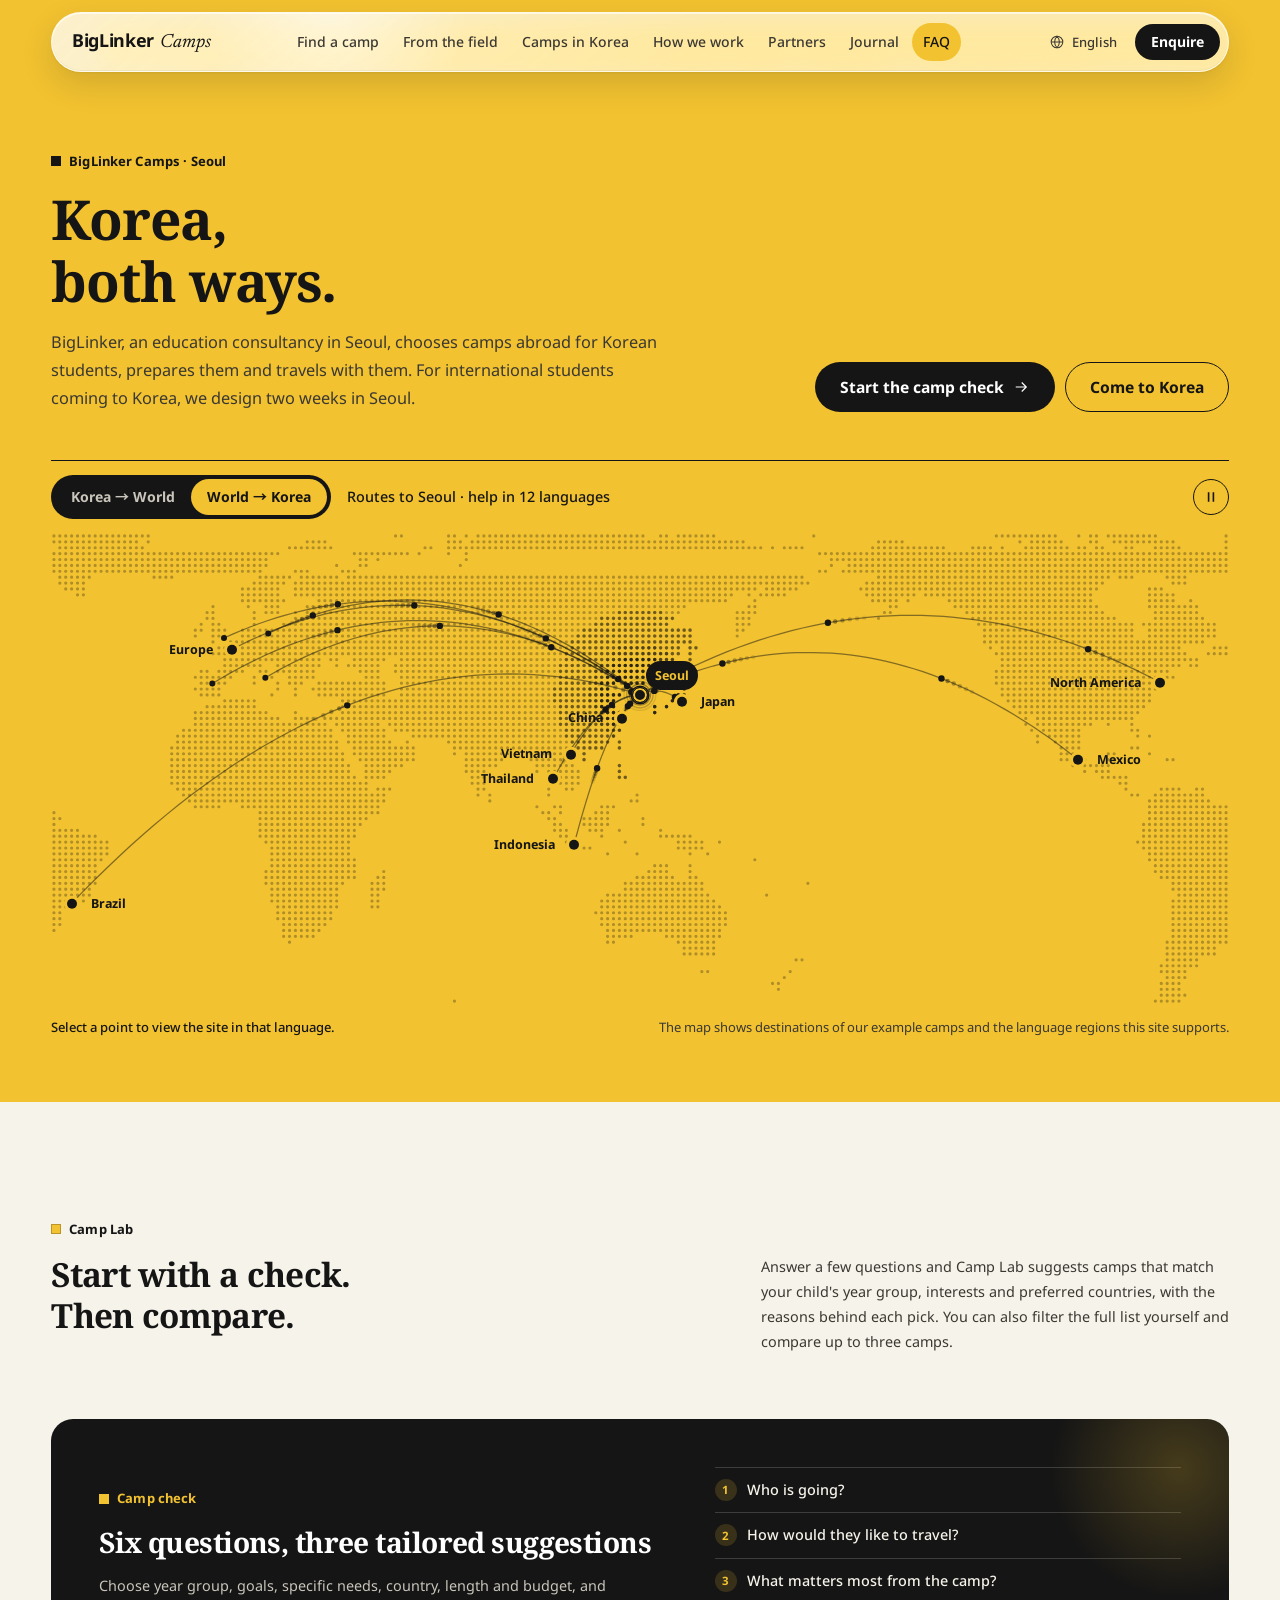
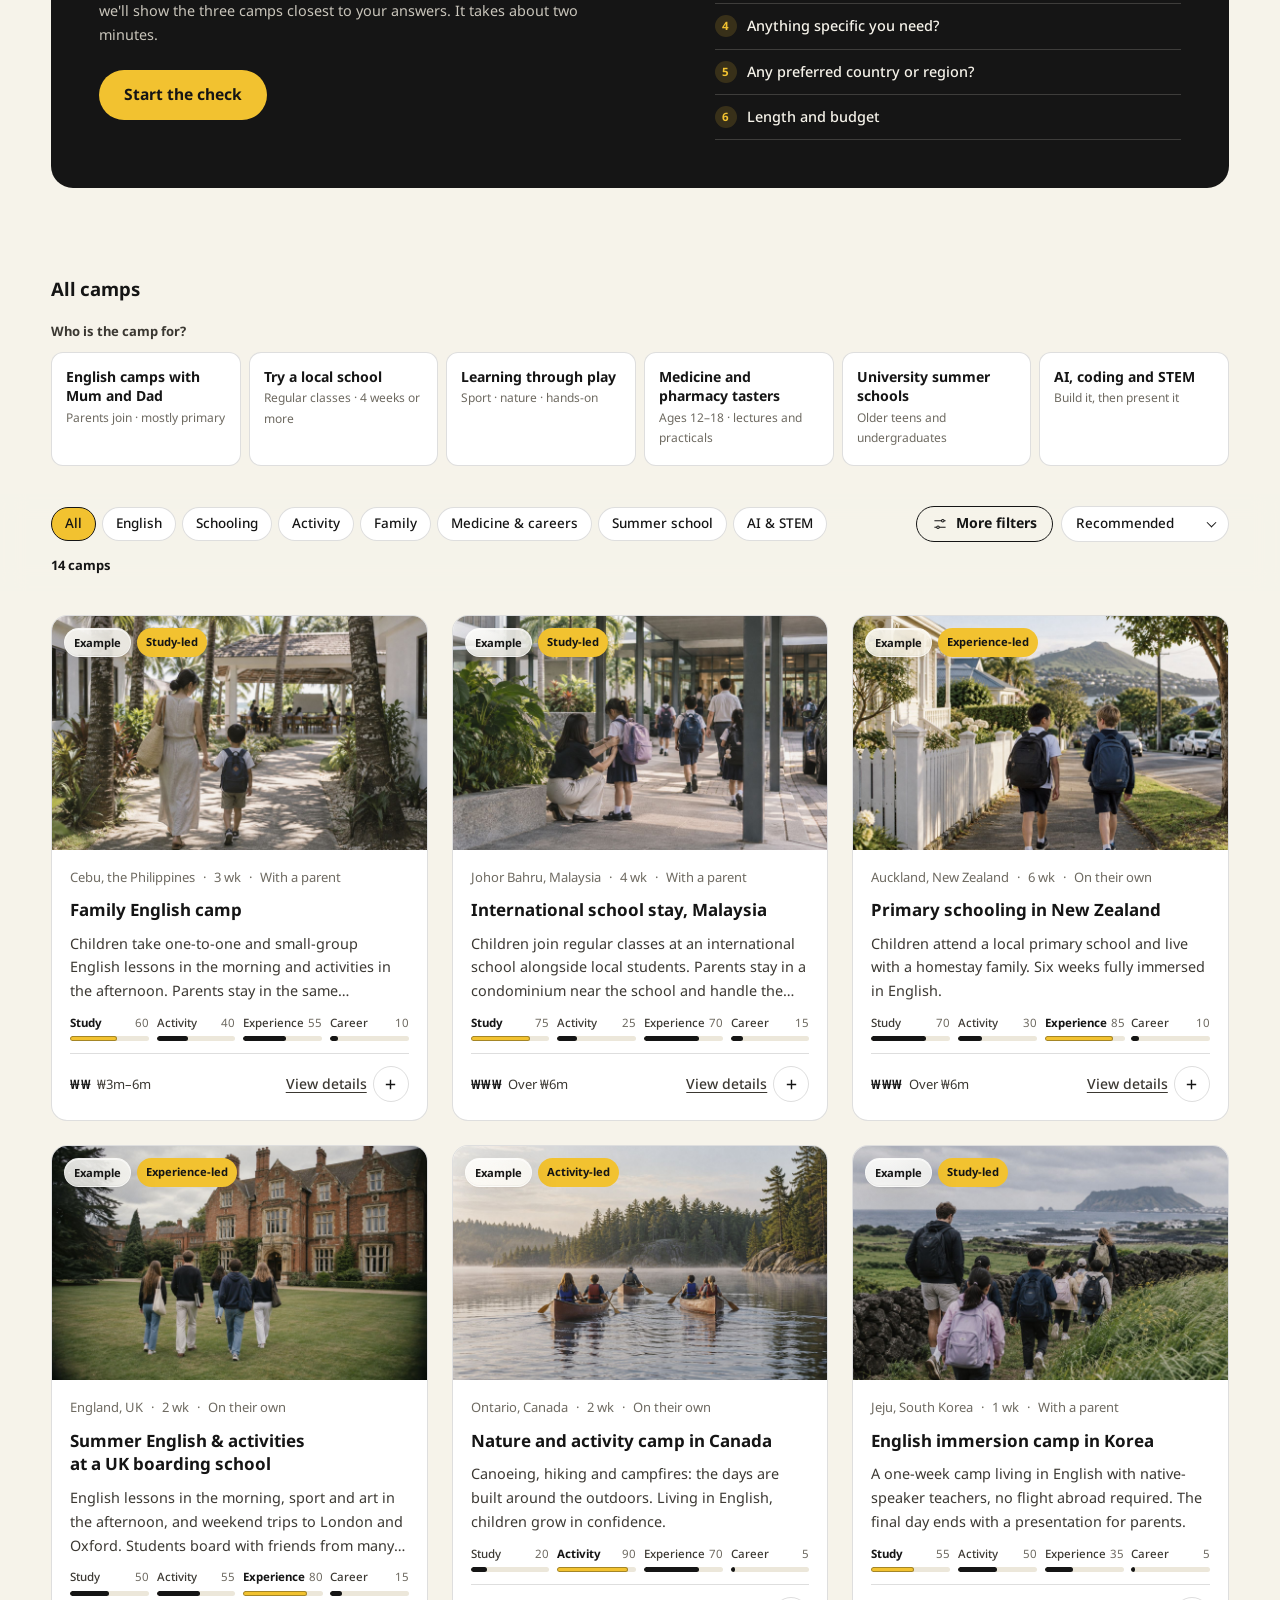
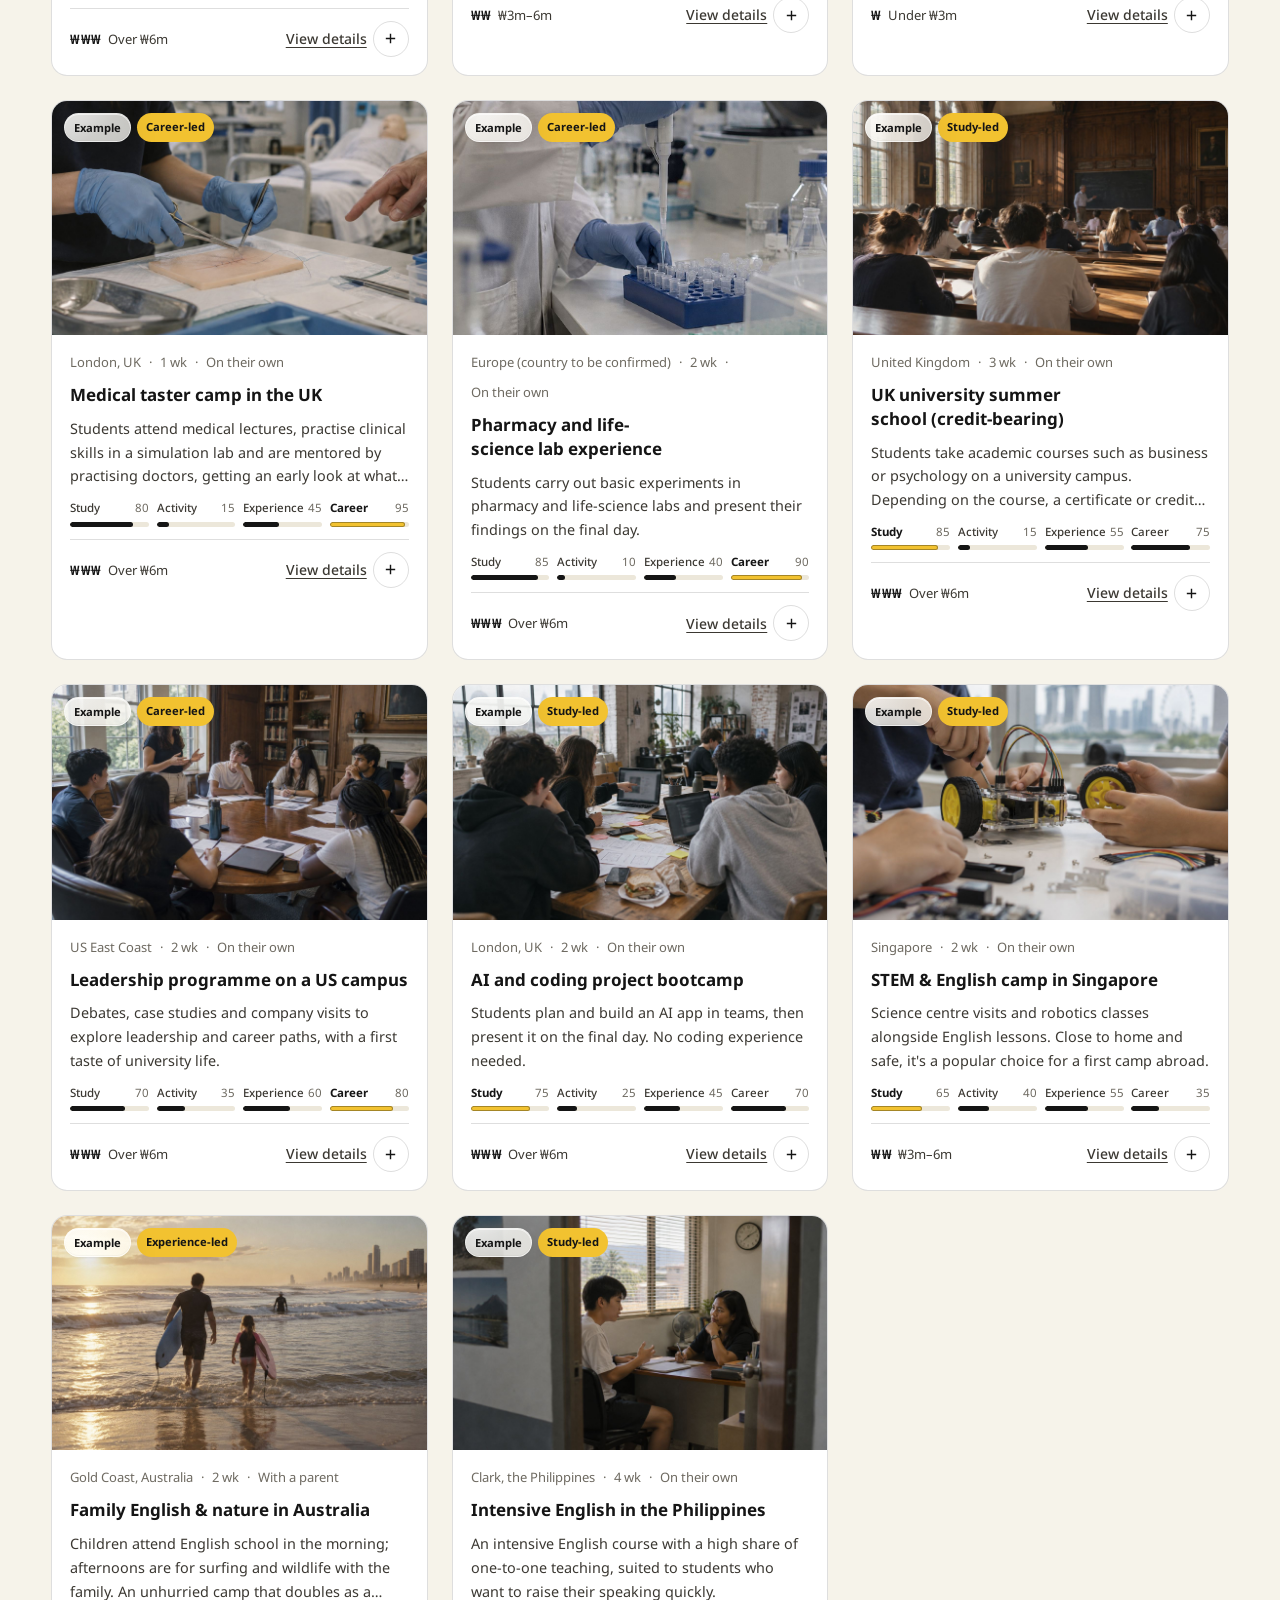
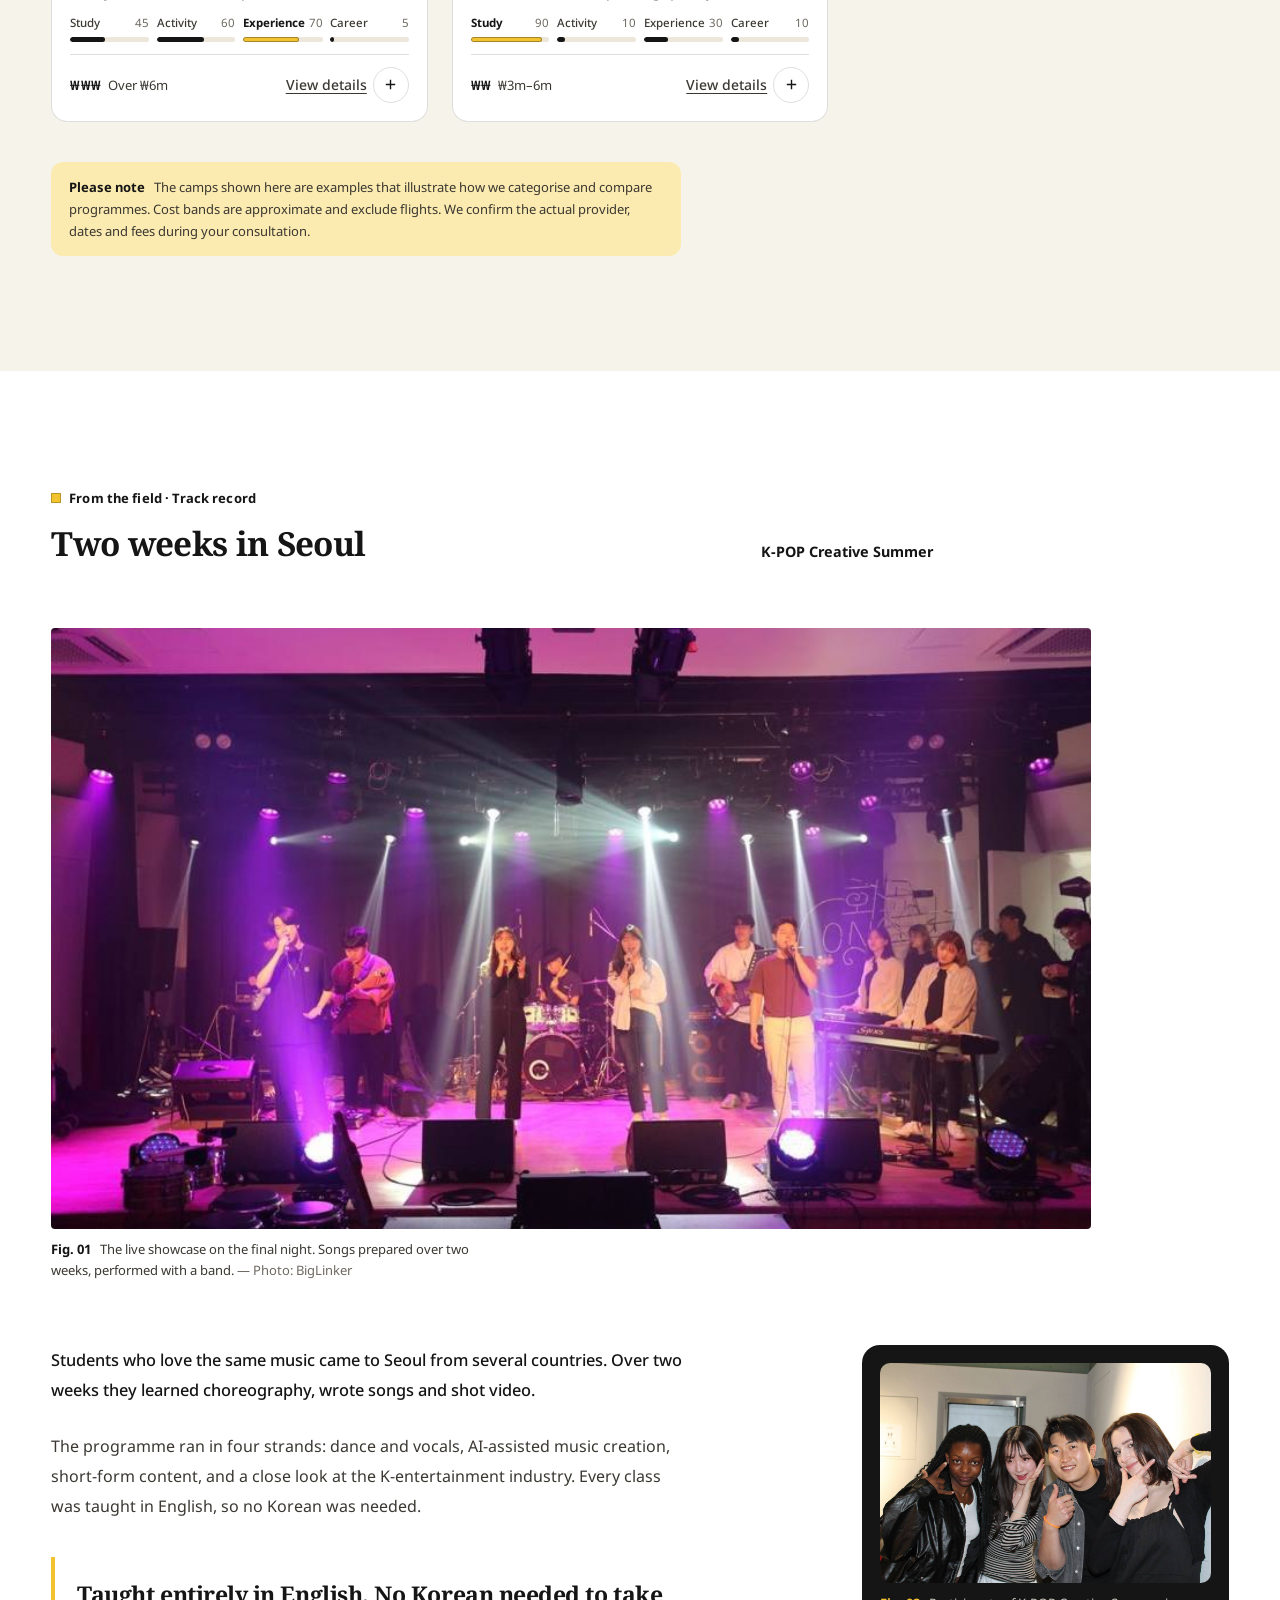
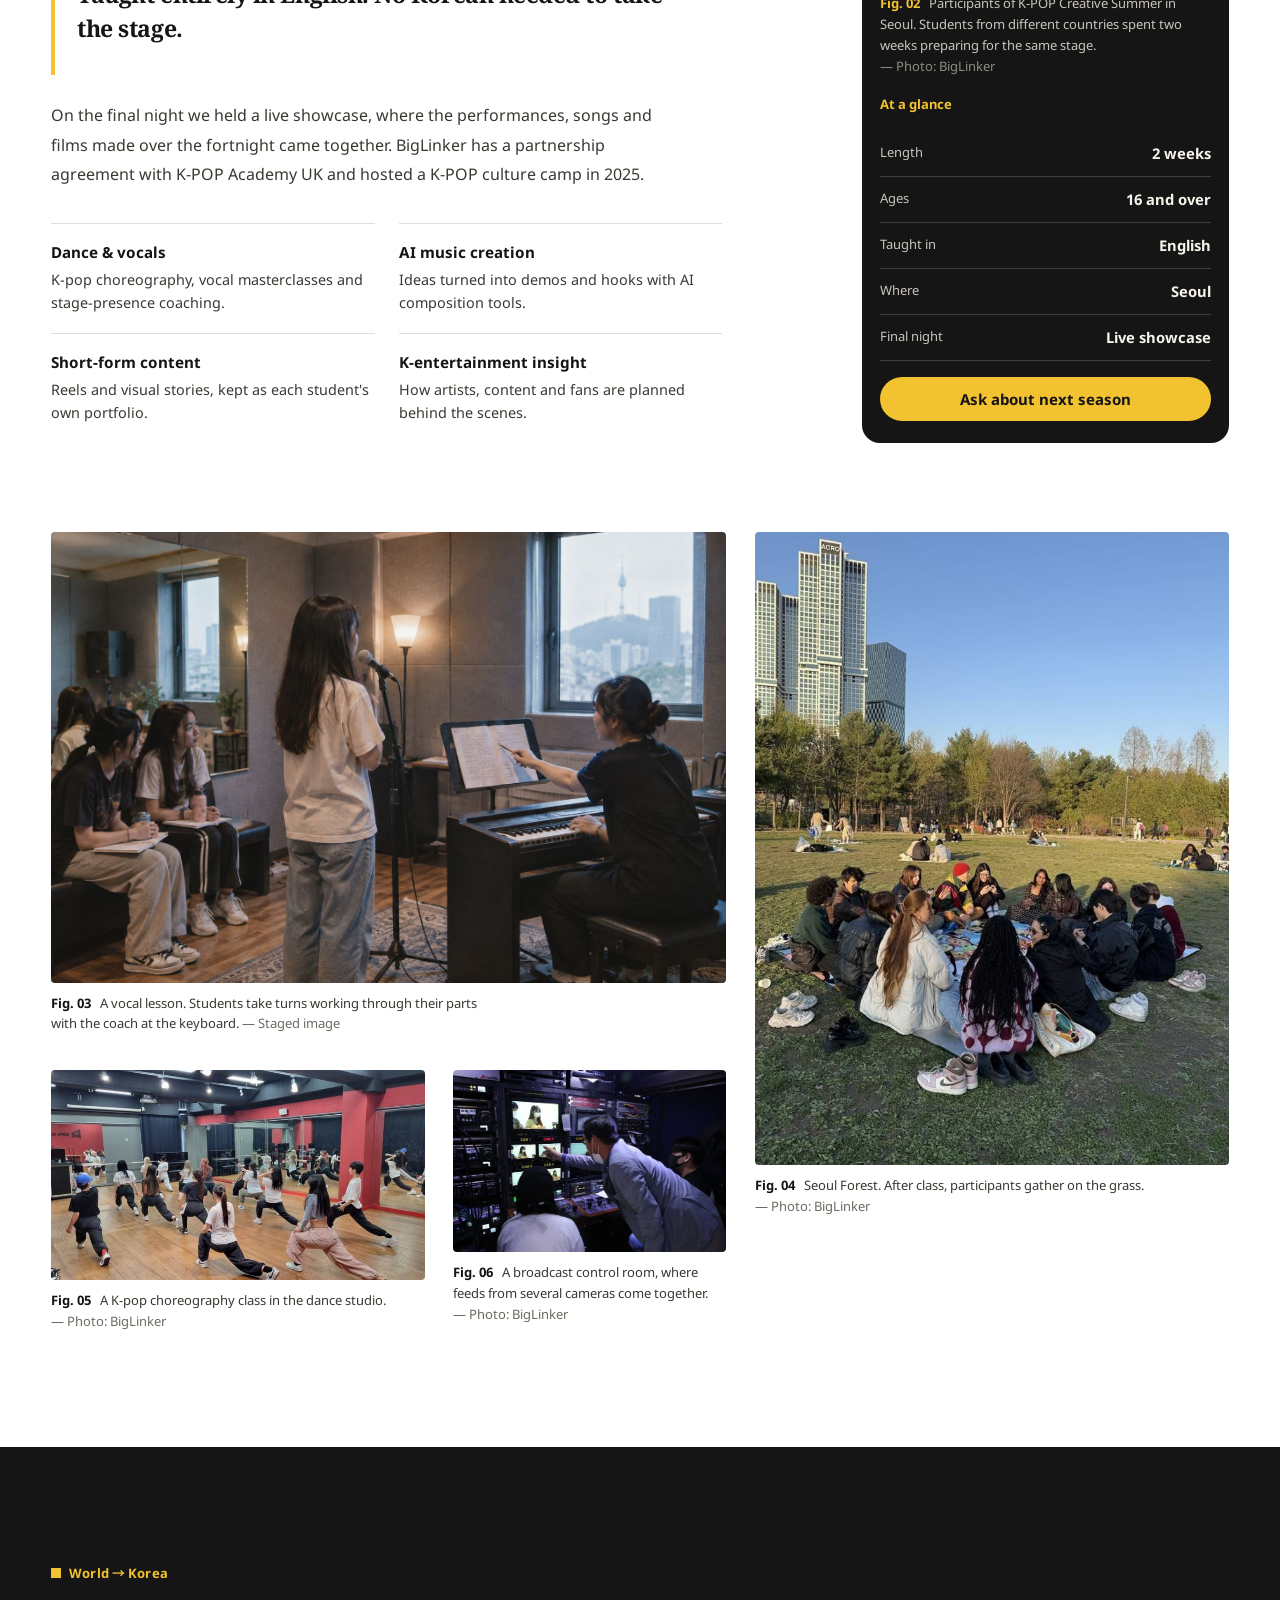
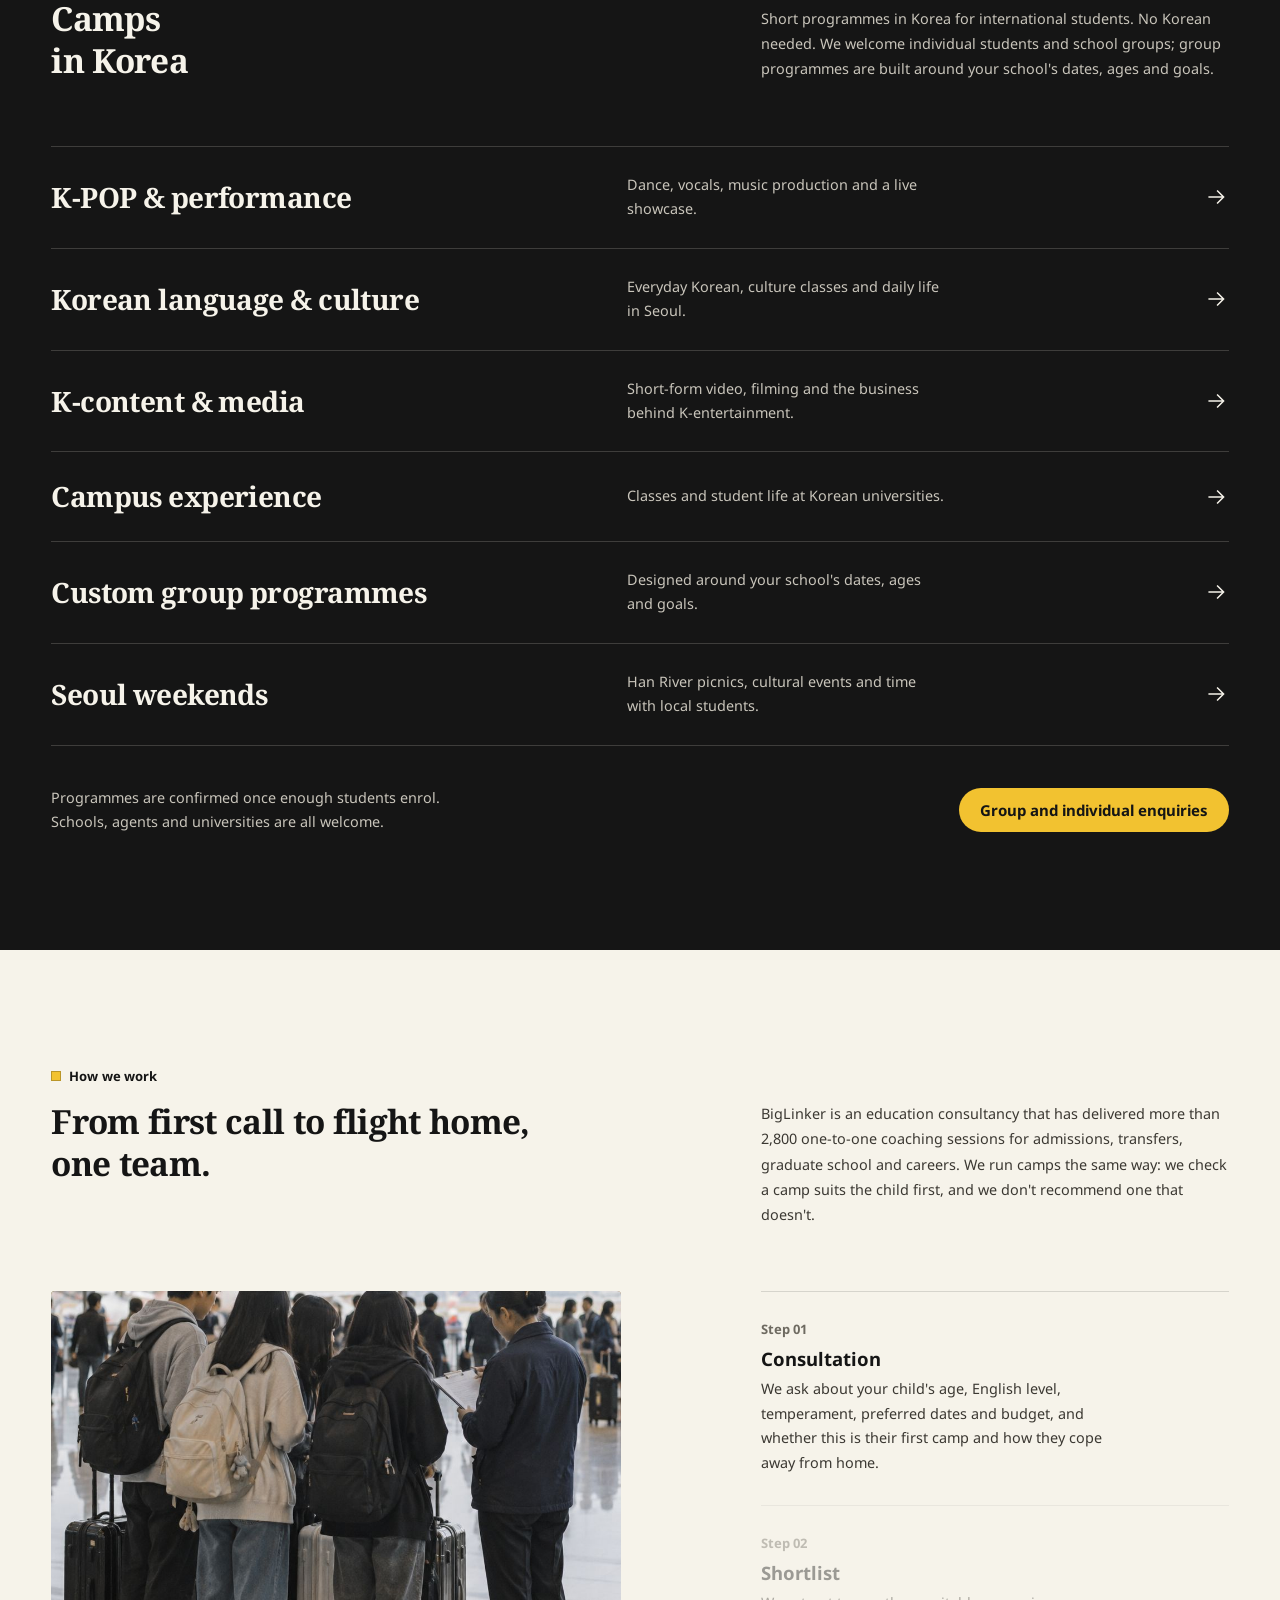
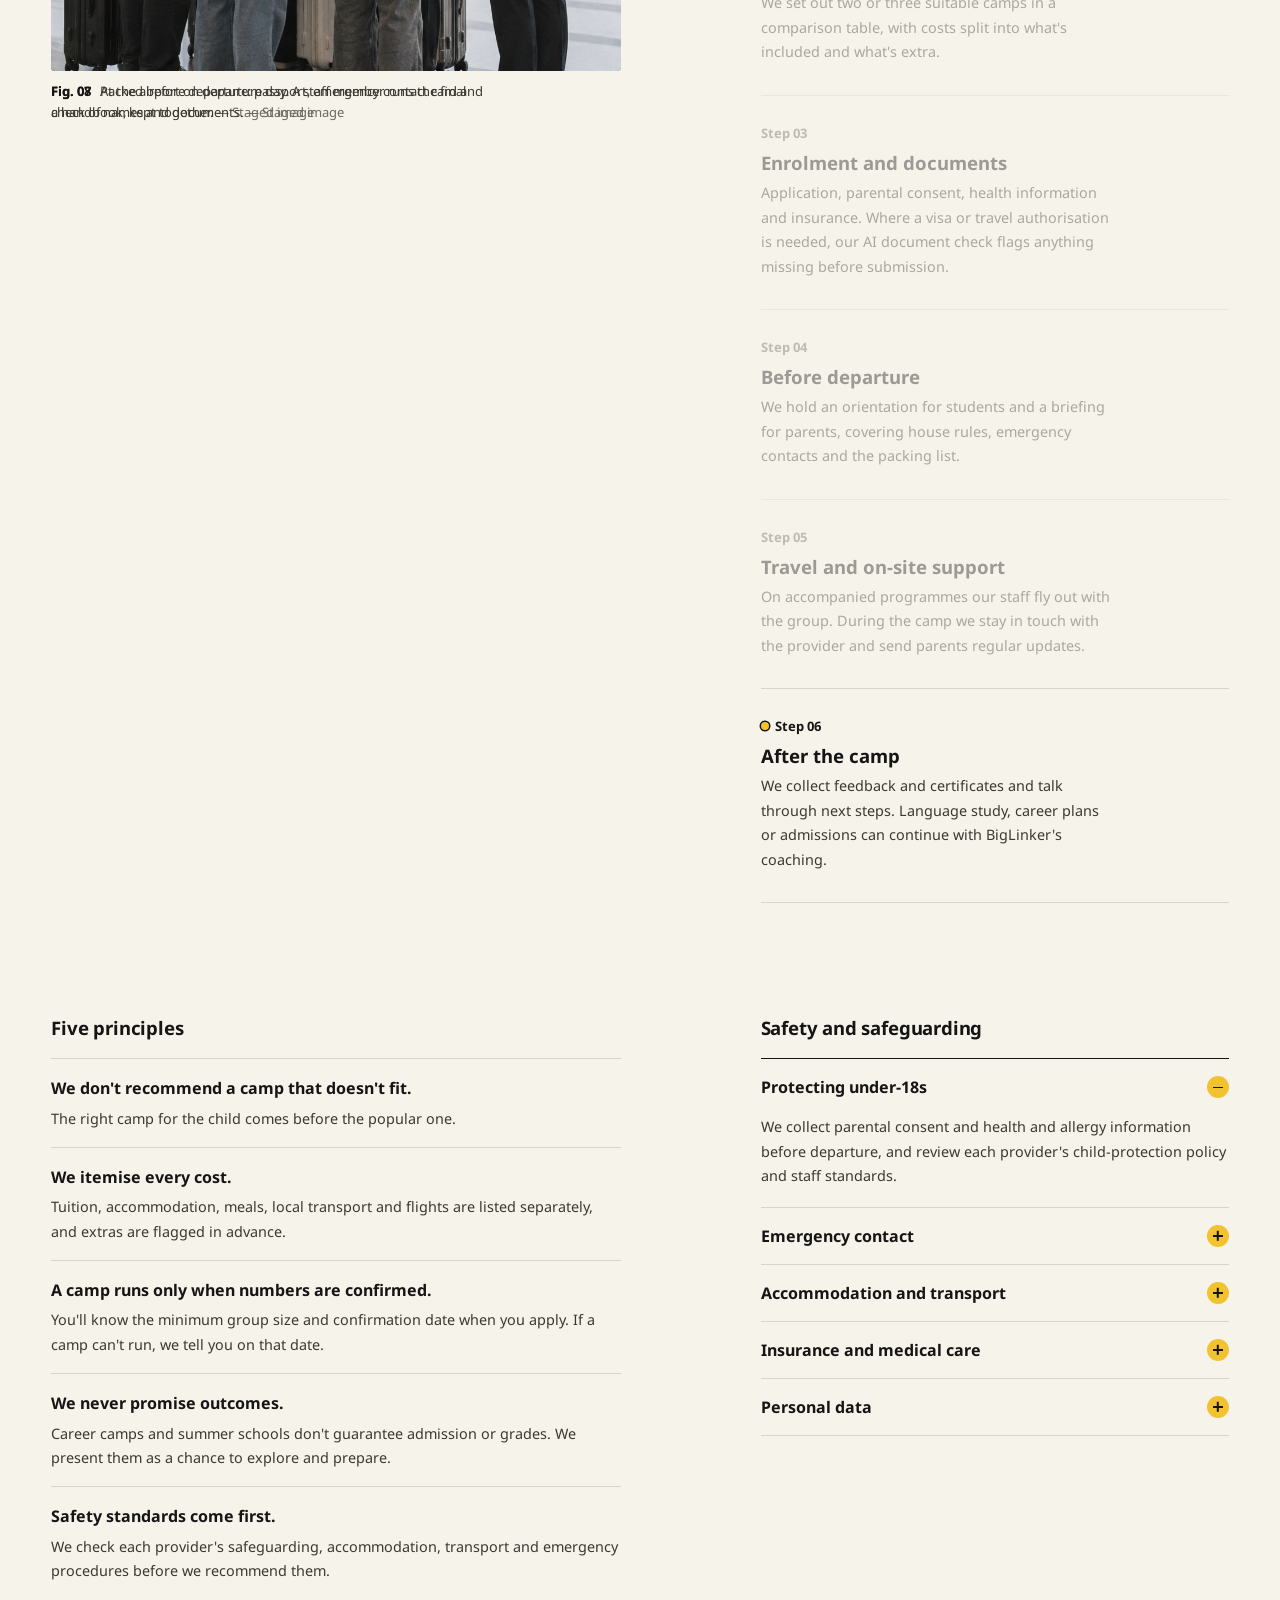
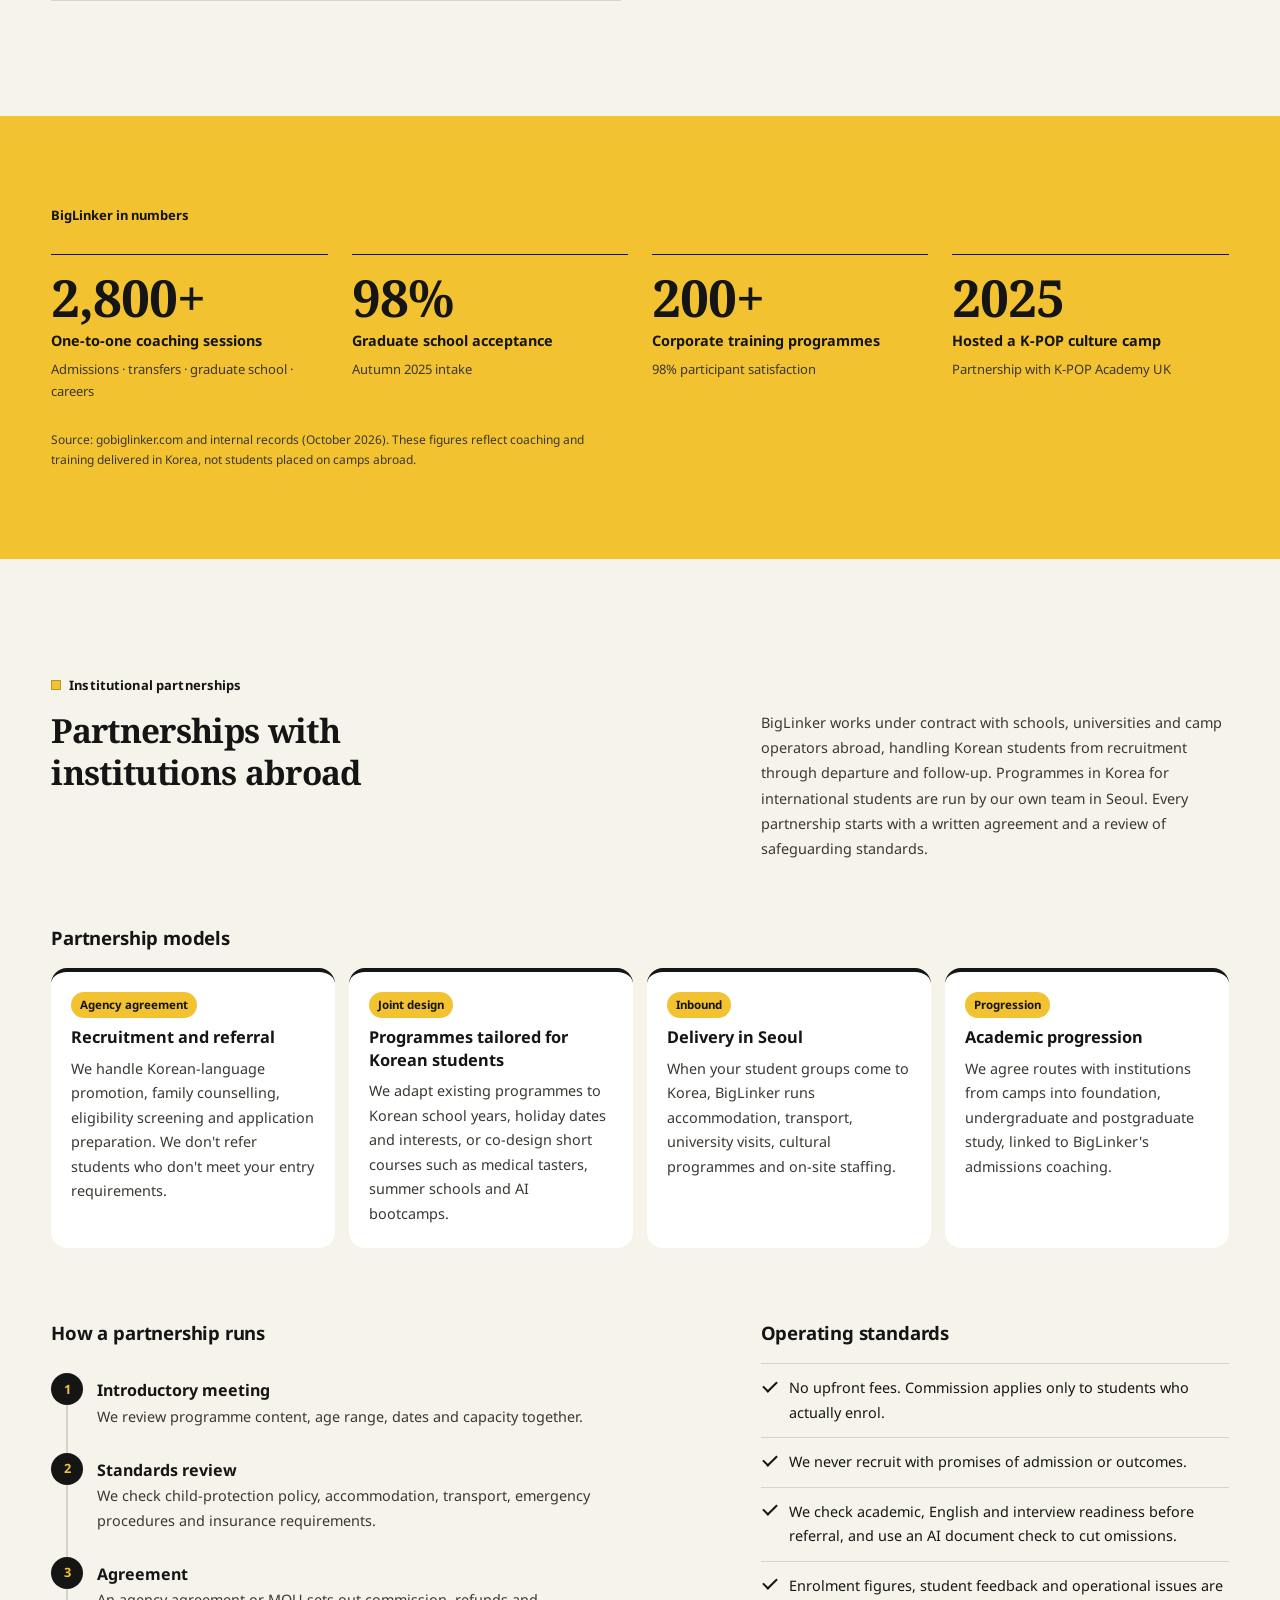
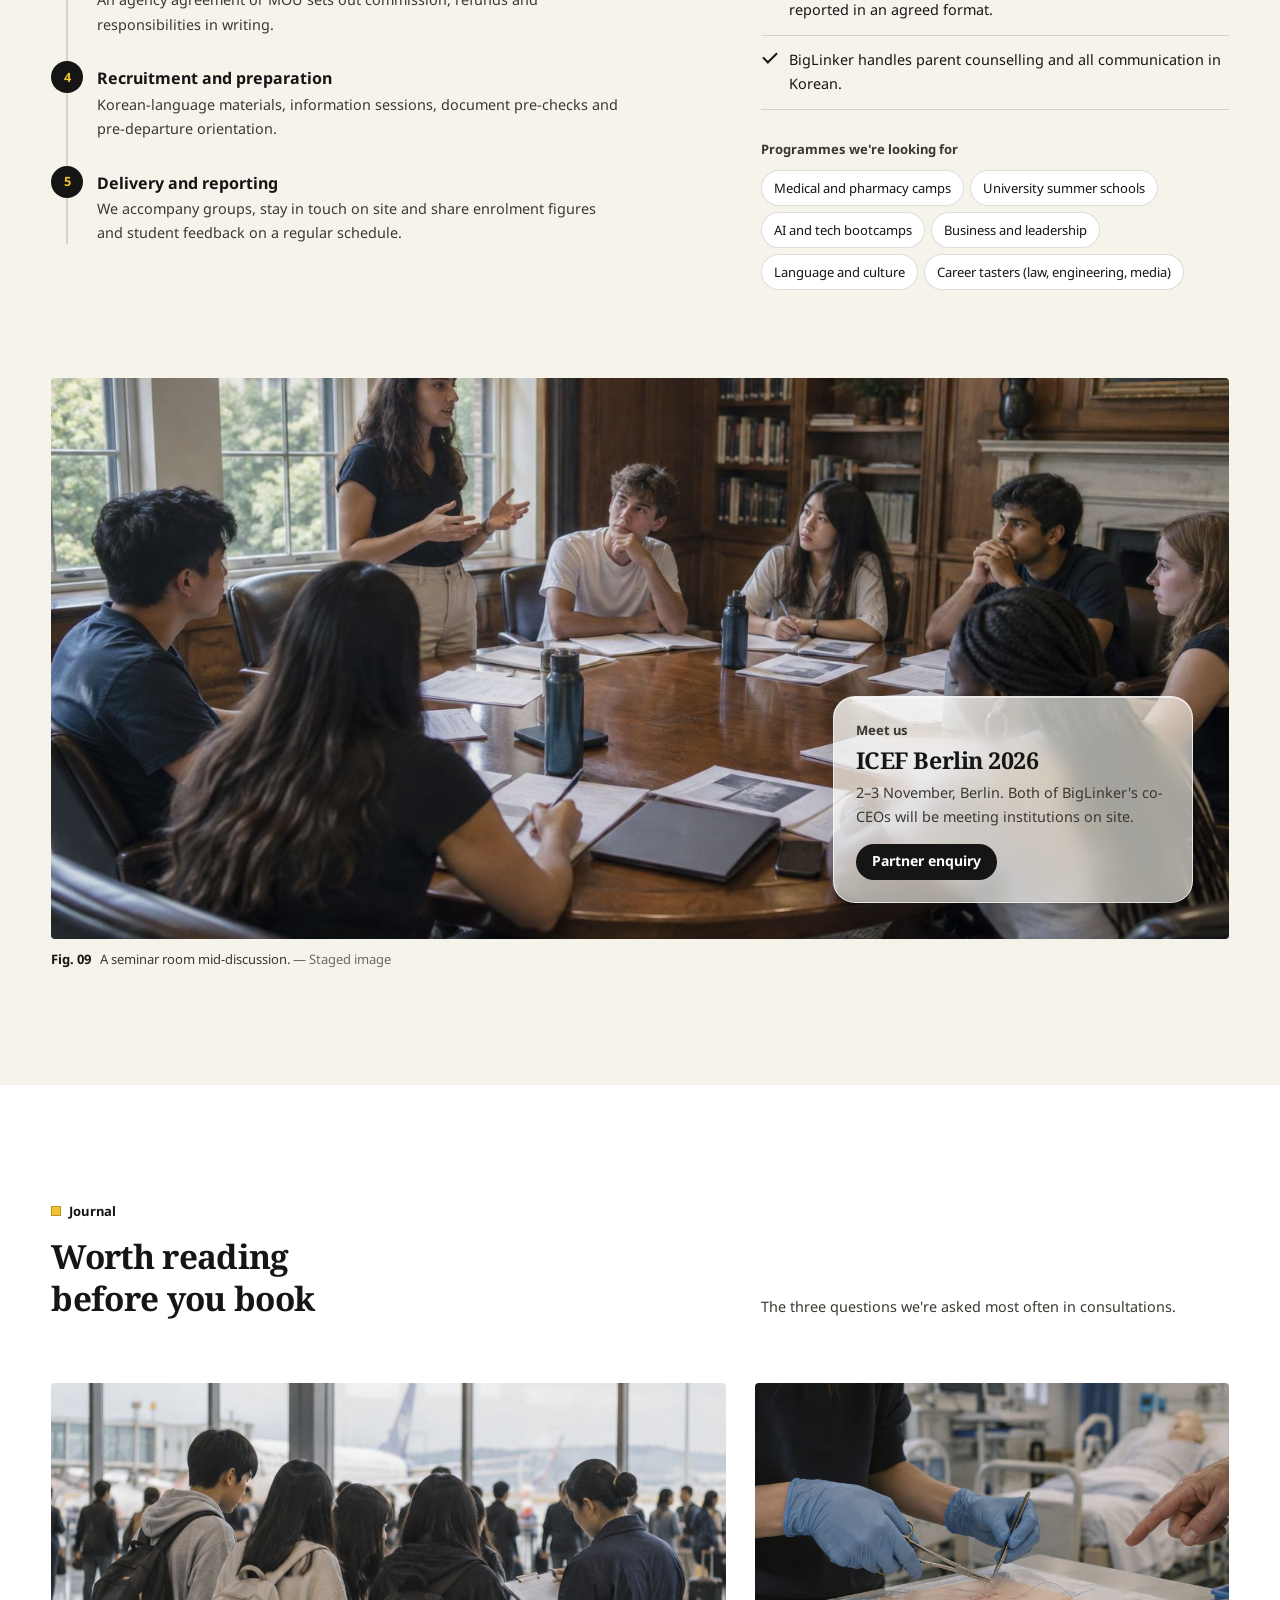
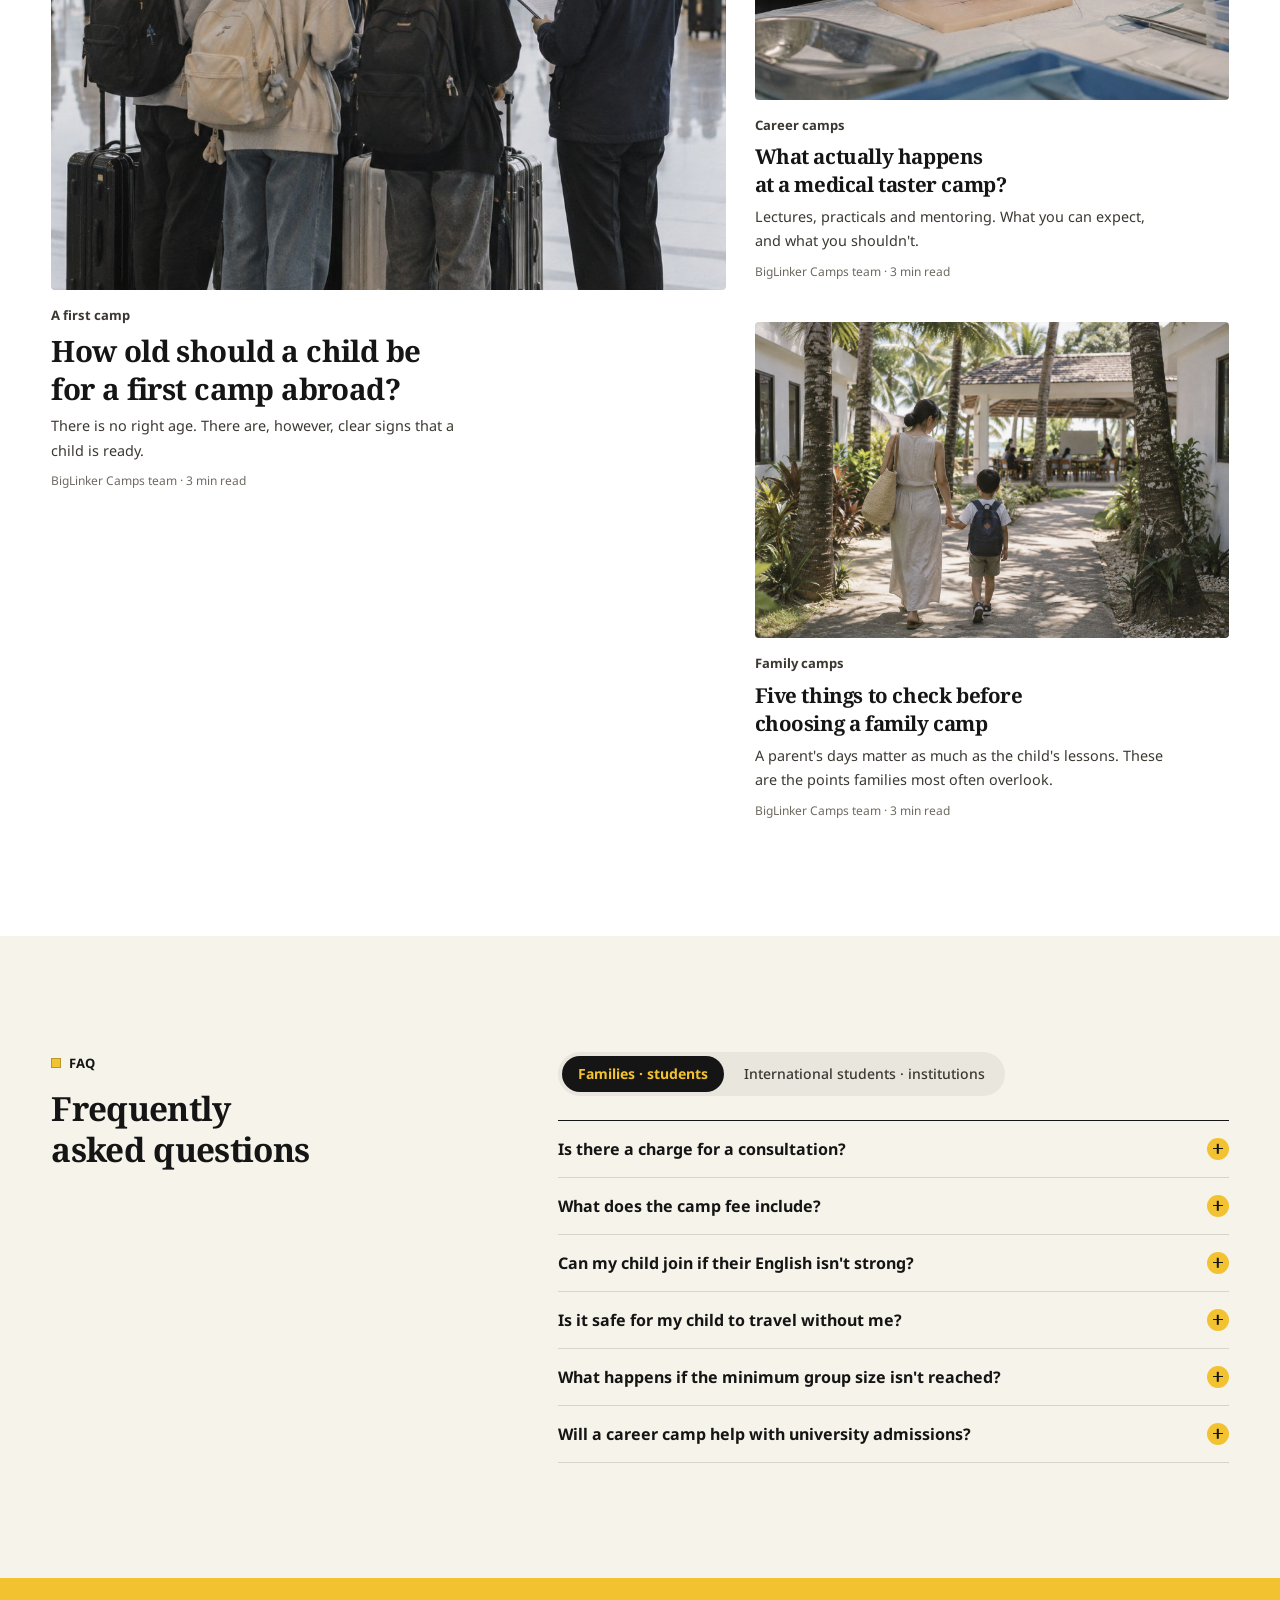
==== commit ea2d7cac: "히어로 지도·캠프 진단·옐로우 톤 개편 - 히어로: 한국 중심 점묘 세계지도, 한국→세계/세계→한국 경로 애니메이션, 지점 툴팁·지역 필터 연동 - 캠프연구소: 6단계 캠프 진단과" ====
--- a/index.html
+++ b/index.html
@@ -8,10 +8,10 @@
 <meta property="og:title" content="BigLinker Camps">
 <meta property="og:type" content="website">
 <meta property="og:image" content="assets/img/kpop-friends.jpg">
-<meta name="theme-color" content="#F3F1EC">
+<meta name="theme-color" content="#F2C230">
 <link rel="preconnect" href="https://fonts.googleapis.com">
 <link rel="preconnect" href="https://fonts.gstatic.com" crossorigin>
-<link rel="stylesheet" href="https://fonts.googleapis.com/css2?family=Newsreader:ital,opsz,wght@0,6..72,300..700;1,6..72,300..700&family=Noto+Serif+KR:wght@400;500;600;700&family=IBM+Plex+Sans:wght@400;500;600&family=IBM+Plex+Sans+KR:wght@400;500;600&family=IBM+Plex+Mono:wght@400;500&display=swap">
+<link rel="stylesheet" href="https://fonts.googleapis.com/css2?family=Noto+Sans+KR:wght@400;500;700&family=Noto+Serif+KR:wght@600;700&family=Newsreader:ital,opsz,wght@0,6..72,600;1,6..72,400&display=swap">
 <link rel="stylesheet" href="assets/site.css">
 </head>
 <body>
@@ -22,7 +22,7 @@
   <filter id="lg-refract" x="0" y="0" width="100%" height="100%" color-interpolation-filters="sRGB">
     <feTurbulence type="fractalNoise" baseFrequency="0.011 0.017" numOctaves="2" seed="4" result="noise"/>
     <feGaussianBlur in="noise" stdDeviation="1.6" result="soft"/>
-    <feDisplacementMap in="SourceGraphic" in2="soft" scale="26" xChannelSelector="R" yChannelSelector="B"/>
+    <feDisplacementMap in="SourceGraphic" in2="soft" scale="22" xChannelSelector="R" yChannelSelector="B"/>
   </filter>
 </svg>
 
@@ -56,393 +56,455 @@
 
 <main id="main">
 
-  <!-- Cover -->
-  <section class="hero wrap" aria-labelledby="heroTitle">
-    <div class="hero__meta mono">
-      <span>BigLinker Camps</span>
-      <span data-i18n="hero.issue">2027 시즌호</span>
-      <span data-i18n="hero.place">서울</span>
-    </div>
-    <h1 class="hero__title display" id="heroTitle" data-i18n-html="hero.title">한국과 세계를,<br>양방향으로.</h1>
-    <div class="hero__grid">
+  <!-- Hero: Korea ↔ World map -->
+  <section class="hero" aria-labelledby="heroTitle">
+    <div class="wrap hero__top">
       <div class="hero__copy">
-        <p class="deck" data-i18n="hero.deck">서울의 교육 컨설팅 회사 빅링커가 해외 캠프를 고르고, 준비시키고, 함께 출국합니다. 한국을 찾는 해외 학생에게는 서울에서의 2주를 설계합니다.</p>
-        <div class="hero__entries">
-          <a class="entry" href="#lab">
-            <span class="entry__sub mono" data-i18n="hero.ctaParentsSub">학부모 · 학생</span>
-            <span class="entry__t" data-i18n="hero.ctaParents">해외 캠프 찾기</span>
-            <svg class="entry__arrow" viewBox="0 0 24 24" aria-hidden="true"><path d="M5 12h13M13 6l6 6-6 6" fill="none" stroke="currentColor" stroke-width="1.4"/></svg>
-          </a>
-          <a class="entry" href="#korea">
-            <span class="entry__sub mono" data-i18n="hero.ctaKoreaSub">해외 학생 · 학교 · 기관</span>
-            <span class="entry__t" data-i18n="hero.ctaKorea">한국으로 오는 캠프</span>
-            <svg class="entry__arrow" viewBox="0 0 24 24" aria-hidden="true"><path d="M5 12h13M13 6l6 6-6 6" fill="none" stroke="currentColor" stroke-width="1.4"/></svg>
-          </a>
-        </div>
-      </div>
-      <figure class="hero__fig">
-        <div class="frame frame--3x2 is-loading">
-          <img src="assets/img/kpop-friends.jpg" width="1282" height="855" fetchpriority="high" data-i18n-attr="alt:hero.caption" alt="서울에서 열린 K-POP 크리에이티브 서머의 참가자들. 서로 다른 나라에서 온 학생들이 2주 동안 같은 무대를 준비했다.">
-          <span class="chip-glass glass" data-i18n="hero.badge">운영 실적 · K-POP 크리에이티브 서머</span>
-        </div>
-        <figcaption class="cap"><span class="cap__no mono" data-fig="01">사진 01</span> <span data-i18n="hero.caption">서울에서 열린 K-POP 크리에이티브 서머의 참가자들. 서로 다른 나라에서 온 학생들이 2주 동안 같은 무대를 준비했다.</span> <span class="cap__credit" data-i18n="credit.real">사진 빅링커</span></figcaption>
+        <p class="kicker" data-i18n="hero.eyebrow">BigLinker Camps · 서울</p>
+        <h1 class="hero__title display" id="heroTitle" data-i18n-html="hero.title">한국과 세계를,<br>양방향으로.</h1>
+        <p class="hero__deck" data-i18n="hero.deck">서울의 교육 컨설팅 회사 빅링커가 해외 캠프를 고르고, 준비시키고, 함께 출국합니다. 한국을 찾는 해외 학생에게는 서울에서의 2주를 설계합니다.</p>
+      </div>
+      <div class="hero__ctas">
+        <a class="btn btn--ink btn--lg" href="#lab" data-start-diag><span data-i18n="hero.ctaDiag">해외 캠프 진단하기</span><svg viewBox="0 0 24 24" width="18" height="18" aria-hidden="true"><path d="M5 12h13M13 6l6 6-6 6" fill="none" stroke="currentColor" stroke-width="1.6"/></svg></a>
+        <a class="btn btn--line btn--lg" href="#korea"><span data-i18n="hero.ctaKorea">한국으로 오는 캠프</span></a>
+      </div>
+    </div>
+
+    <div class="wrap">
+      <div class="worldmap" id="worldmap" data-mode="out">
+        <div class="worldmap__bar">
+          <div class="dirswitch" role="group" data-i18n-attr="aria-label:map.label" aria-label="한국과 캠프 목적지를 잇는 세계 지도">
+            <button class="dirswitch__btn" type="button" data-dir="out" aria-pressed="true" data-i18n="map.out">한국 → 세계</button>
+            <button class="dirswitch__btn" type="button" data-dir="in" aria-pressed="false" data-i18n="map.in">세계 → 한국</button>
+            <span class="dirswitch__thumb" aria-hidden="true"></span>
+          </div>
+          <p class="worldmap__note" id="mapNote" aria-live="polite"></p>
+          <button class="iconbtn worldmap__play" id="mapPlay" type="button" data-i18n-attr="aria-label:map.pause" aria-pressed="false" aria-label="움직임 멈추기">
+            <svg class="i-pause" viewBox="0 0 20 20" width="16" height="16" aria-hidden="true"><path d="M7 4v12M13 4v12" stroke="currentColor" stroke-width="2"/></svg>
+            <svg class="i-play" viewBox="0 0 20 20" width="16" height="16" aria-hidden="true"><path d="M6 4l10 6-10 6Z" fill="currentColor"/></svg>
+          </button>
+        </div>
+        <div class="worldmap__stage" id="mapStage">
+          <div class="worldmap__inner" id="mapInner" role="img" data-i18n-attr="aria-label:map.label" aria-label="한국과 캠프 목적지를 잇는 세계 지도">
+            <canvas class="worldmap__canvas" id="mapCanvas" aria-hidden="true"></canvas>
+            <div class="worldmap__pins" id="mapPins"></div>
+            <div class="maptip glass" id="mapTip" hidden></div>
+          </div>
+        </div>
+        <div class="worldmap__foot">
+          <p class="worldmap__hint" id="mapHint"></p>
+          <p class="worldmap__cap" data-i18n="map.caption">지도는 캠프 예시의 목적지와 이 사이트가 지원하는 언어권을 나타냅니다.</p>
+        </div>
+      </div>
+    </div>
+  </section>
+
+  <!-- Camp Lab -->
+  <section class="sec lab" id="lab" aria-labelledby="labTitle">
+    <div class="wrap">
+      <header class="sec__head">
+        <p class="kicker" data-i18n="lab.kicker">캠프연구소</p>
+        <h2 class="sec__title display" id="labTitle" data-i18n-html="lab.title">진단으로 찾고,<br>조건으로 비교합니다.</h2>
+        <p class="sec__deck" data-i18n="lab.deck">몇 가지 질문에 답하면 캠프연구소가 학년과 성향, 원하는 나라에 맞는 캠프를 추천 이유와 함께 골라 드립니다. 아래 목록에서 조건을 직접 골라 찾고 최대 세 개까지 비교할 수도 있습니다.</p>
+      </header>
+
+      <div class="diag" id="diag" aria-labelledby="diagTitle">
+        <div class="diag__intro" id="diagIntro">
+          <div class="diag__introText">
+            <p class="kicker kicker--y" data-i18n="diag.kicker">캠프 진단</p>
+            <h3 class="diag__title display" id="diagTitle" data-i18n="diag.title">여섯 가지 질문으로 맞춤 캠프를 추천합니다</h3>
+            <p class="diag__deck" data-i18n="diag.deck">학년, 원하는 방향, 필요한 것, 나라, 기간과 예산을 고르면 조건에 가장 가까운 캠프 세 곳을 보여 드립니다. 2분 정도 걸립니다.</p>
+            <button class="btn btn--yellow btn--lg" type="button" id="diagStart" data-i18n="diag.start">진단 시작</button>
+          </div>
+          <ol class="diag__steps" aria-hidden="true">
+            <li><span>1</span><b data-i18n="q1.t">누가 참여하나요?</b></li>
+            <li><span>2</span><b data-i18n="q2.t">어떻게 가고 싶나요?</b></li>
+            <li><span>3</span><b data-i18n="q3.t">캠프에서 가장 원하는 것은 무엇인가요?</b></li>
+            <li><span>4</span><b data-i18n="q4.t">구체적으로 필요한 것이 있나요?</b></li>
+            <li><span>5</span><b data-i18n="q5.t">가고 싶은 나라나 지역이 있나요?</b></li>
+            <li><span>6</span><b data-i18n="q6.t">기간과 예산을 알려 주세요.</b></li>
+          </ol>
+        </div>
+        <div class="diag__run" id="diagRun" hidden>
+          <div class="diag__top">
+            <span class="diag__count" id="diagCount"></span>
+            <div class="diag__progress" aria-hidden="true"><i id="diagBar"></i></div>
+            <button class="iconbtn diag__x" type="button" id="diagClose" data-i18n-attr="aria-label:diag.close" aria-label="진단 닫기"><svg viewBox="0 0 24 24" width="20" height="20" aria-hidden="true"><path d="M6 6l12 12M18 6 6 18" stroke="currentColor" stroke-width="1.5"/></svg></button>
+          </div>
+          <div class="diag__q" id="diagQ"></div>
+          <div class="diag__nav">
+            <button class="linkbtn linkbtn--inv" type="button" id="diagPrev" data-i18n="diag.prev">이전</button>
+            <span class="diag__spacer"></span>
+            <button class="linkbtn linkbtn--inv" type="button" id="diagSkip" data-i18n="diag.skip">건너뛰기</button>
+            <button class="btn btn--yellow" type="button" id="diagNext" data-i18n="diag.next">다음</button>
+          </div>
+        </div>
+        <div class="diag__result" id="diagResult" hidden aria-live="polite"></div>
+      </div>
+
+      <div class="lablist">
+        <h3 class="subhead" data-i18n="lab.listTitle">전체 캠프</h3>
+        <div class="quick">
+          <p class="quick__q" data-i18n="lab.quick">누구를 위한 캠프를 찾으세요?</p>
+          <div class="quick__grid">
+            <button class="quick__item" type="button" data-quick="family"><span class="quick__t" data-i18n="quick.family.t">엄마·아빠와 함께 가는 영어캠프</span><span class="quick__d" data-i18n="quick.family.d">부모 동반 · 초등 중심</span></button>
+            <button class="quick__item" type="button" data-quick="school"><span class="quick__t" data-i18n="quick.school.t">현지 학교 다녀 보기</span><span class="quick__d" data-i18n="quick.school.d">정규 수업 참여 · 4주 이상</span></button>
+            <button class="quick__item" type="button" data-quick="activity"><span class="quick__t" data-i18n="quick.activity.t">뛰어놀며 배우는 캠프</span><span class="quick__d" data-i18n="quick.activity.d">스포츠 · 자연 · 체험</span></button>
+            <button class="quick__item" type="button" data-quick="career"><span class="quick__t" data-i18n="quick.career.t">의대·약대 진로 탐색</span><span class="quick__d" data-i18n="quick.career.d">중·고등 · 강의와 실습</span></button>
+            <button class="quick__item" type="button" data-quick="summer"><span class="quick__t" data-i18n="quick.summer.t">해외 대학 서머스쿨</span><span class="quick__d" data-i18n="quick.summer.d">고등·대학생 · 학술 과정</span></button>
+            <button class="quick__item" type="button" data-quick="stem"><span class="quick__t" data-i18n="quick.stem.t">AI·코딩·STEM</span><span class="quick__d" data-i18n="quick.stem.d">만들고 발표하는 프로젝트형</span></button>
+          </div>
+        </div>
+
+        <div class="filterbar" id="filterbar">
+          <div class="filterbar__row">
+            <div class="chips" id="catChips" role="group" data-i18n-attr="aria-label:f.cat" aria-label="분야"></div>
+            <div class="filterbar__tools">
+              <button class="btn btn--line btn--sm" id="moreFilters" type="button" aria-controls="filterDrawer">
+                <svg viewBox="0 0 20 20" width="16" height="16" aria-hidden="true"><path d="M3 6h9M15 6h2M3 14h3M9 14h8" stroke="currentColor" stroke-width="1.3" fill="none"/><circle cx="13.5" cy="6" r="1.6" fill="none" stroke="currentColor" stroke-width="1.3"/><circle cx="7.5" cy="14" r="1.6" fill="none" stroke="currentColor" stroke-width="1.3"/></svg>
+                <span data-i18n="f.more">조건 더 보기</span><span class="badge" id="moreCount" hidden></span>
+              </button>
+              <label class="select">
+                <span class="vh" data-i18n="f.sort">정렬</span>
+                <select id="sortSel"></select>
+              </label>
+            </div>
+          </div>
+          <div class="filterbar__status">
+            <p class="count" id="campCount" aria-live="polite"></p>
+            <div class="active" id="activeFilters"></div>
+            <button class="linkbtn" id="resetFilters" type="button" data-i18n="f.reset" hidden>조건 초기화</button>
+          </div>
+        </div>
+
+        <div class="grid" id="campGrid" aria-busy="true" data-i18n-attr="aria-label:lab.loading" aria-label="캠프 목록을 불러오는 중"></div>
+        <div class="empty" id="campEmpty" hidden>
+          <p class="empty__t display" data-i18n="lab.empty.t">조건에 맞는 캠프가 없습니다</p>
+          <p class="empty__d" data-i18n="lab.empty.d">조건을 하나씩 풀어 보세요. 찾는 캠프가 목록에 없다면 상담으로 알려 주셔도 됩니다.</p>
+          <button class="btn btn--line btn--sm" type="button" data-reset-filters data-i18n="f.reset">조건 초기화</button>
+        </div>
+        <p class="notice"><strong data-i18n="lab.noticeLabel">안내</strong> <span data-i18n="lab.notice">지금 보이는 캠프는 분류와 비교 방식을 보여 드리기 위한 예시입니다. 비용대는 항공권을 제외한 대략적인 범위입니다. 실제 운영 기관과 일정, 비용은 상담할 때 최신 정보로 안내해 드립니다.</span></p>
+      </div>
+    </div>
+  </section>
+
+  <!-- Feature: K-POP Creative Summer -->
+  <article class="sec feature" id="feature" aria-labelledby="featureTitle">
+    <div class="wrap">
+      <header class="sec__head">
+        <p class="kicker" data-i18n="feature.kicker">현장 기록 · 운영 실적</p>
+        <h2 class="sec__title display" id="featureTitle" data-i18n="feature.title">서울에서 보낸 2주</h2>
+        <p class="sec__deck feature__sub" data-i18n="feature.sub">K-POP 크리에이티브 서머</p>
+      </header>
+
+      <figure class="feature__hero">
+        <div class="frame frame--feature is-loading"><img src="assets/img/kpop-showcase.jpg" width="900" height="520" loading="lazy" data-i18n-attr="alt:cap.showcase" alt="마지막 날 라이브 쇼케이스. 2주 동안 준비한 곡을 밴드와 함께 무대에 올렸다."></div>
+        <figcaption class="cap"><span class="cap__no" data-fig="01">사진 01</span> <span data-i18n="cap.showcase">마지막 날 라이브 쇼케이스. 2주 동안 준비한 곡을 밴드와 함께 무대에 올렸다.</span> <span class="cap__credit" data-i18n="credit.real">사진 빅링커</span></figcaption>
       </figure>
-    </div>
-  </section>
-
-  <!-- Contents -->
-  <nav class="toc wrap" aria-labelledby="tocTitle">
-    <h2 class="toc__title mono" id="tocTitle" data-i18n="toc.title">이번 호</h2>
-    <ol class="toc__list">
-      <li><a href="#lab"><span class="toc__no">01</span><span class="toc__t" data-i18n="toc.1">캠프연구소</span><span class="toc__d" data-i18n="toc.1d">조건으로 고르는 해외 캠프 14선</span></a></li>
-      <li><a href="#feature"><span class="toc__no">02</span><span class="toc__t" data-i18n="toc.2">서울에서 보낸 2주</span><span class="toc__d" data-i18n="toc.2d">K-POP 크리에이티브 서머 현장</span></a></li>
-      <li><a href="#korea"><span class="toc__no">03</span><span class="toc__t" data-i18n="toc.3">한국으로 오는 캠프</span><span class="toc__d" data-i18n="toc.3d">해외 학생을 위한 단기 프로그램</span></a></li>
-      <li><a href="#how"><span class="toc__no">04</span><span class="toc__t" data-i18n="toc.4">캠프를 운영하는 방식</span><span class="toc__d" data-i18n="toc.4d">상담에서 귀국까지</span></a></li>
-      <li><a href="#partners"><span class="toc__no">05</span><span class="toc__t" data-i18n="toc.5">해외 기관을 위한 안내</span><span class="toc__d" data-i18n="toc.5d">한국 학생 모집과 인솔</span></a></li>
-      <li><a href="#journal"><span class="toc__no">06</span><span class="toc__t" data-i18n="toc.6">저널</span><span class="toc__d" data-i18n="toc.6d">보내기 전에 읽어 둘 세 편</span></a></li>
-      <li><a href="#faq"><span class="toc__no">07</span><span class="toc__t" data-i18n="toc.7">자주 묻는 질문과 상담</span><span class="toc__d" data-i18n="toc.7d">상담은 무료입니다</span></a></li>
-    </ol>
-  </nav>
-
-  <!-- 01 Camp Lab -->
-  <section class="sec wrap" id="lab" aria-labelledby="labTitle">
-    <header class="sec__head">
-      <p class="sec__label"><span class="sec__no">01</span><span class="sec__kicker" data-i18n="lab.kicker">캠프연구소</span></p>
-      <h2 class="sec__title display" id="labTitle" data-i18n-html="lab.title">조건을 고르면,<br>맞는 캠프만 남습니다.</h2>
-      <p class="sec__deck" data-i18n="lab.deck">가족이 함께 가는 영어캠프부터 현지 학교 스쿨링, 의약대 진로 캠프, 대학 서머스쿨까지. 아이의 학년과 기간, 지역을 고르면 맞는 캠프만 보여 드리고, 최대 세 개까지 나란히 비교할 수 있습니다.</p>
-    </header>
-
-    <div class="quick">
-      <p class="quick__q mono" data-i18n="lab.quick">누구를 위한 캠프를 찾으세요?</p>
-      <div class="quick__grid">
-        <button class="quick__item" type="button" data-quick="family"><span class="quick__t" data-i18n="quick.family.t">엄마·아빠와 함께 가는 영어캠프</span><span class="quick__d" data-i18n="quick.family.d">부모 동반 · 초등 중심</span></button>
-        <button class="quick__item" type="button" data-quick="school"><span class="quick__t" data-i18n="quick.school.t">현지 학교 다녀 보기</span><span class="quick__d" data-i18n="quick.school.d">정규 수업 참여 · 4주 이상</span></button>
-        <button class="quick__item" type="button" data-quick="activity"><span class="quick__t" data-i18n="quick.activity.t">뛰어놀며 배우는 캠프</span><span class="quick__d" data-i18n="quick.activity.d">스포츠 · 자연 · 체험</span></button>
-        <button class="quick__item" type="button" data-quick="career"><span class="quick__t" data-i18n="quick.career.t">의대·약대 진로 탐색</span><span class="quick__d" data-i18n="quick.career.d">중·고등 · 강의와 실습</span></button>
-        <button class="quick__item" type="button" data-quick="summer"><span class="quick__t" data-i18n="quick.summer.t">해외 대학 서머스쿨</span><span class="quick__d" data-i18n="quick.summer.d">고등·대학생 · 학술 과정</span></button>
-        <button class="quick__item" type="button" data-quick="stem"><span class="quick__t" data-i18n="quick.stem.t">AI·코딩·STEM</span><span class="quick__d" data-i18n="quick.stem.d">만들고 발표하는 프로젝트형</span></button>
-      </div>
-    </div>
-
-    <div class="filterbar" id="filterbar">
-      <div class="filterbar__row">
-        <div class="chips" id="catChips" role="group" data-i18n-attr="aria-label:f.cat" aria-label="분야"></div>
-        <div class="filterbar__tools">
-          <button class="btn btn--line btn--sm" id="moreFilters" type="button" aria-controls="filterDrawer">
-            <svg viewBox="0 0 20 20" width="16" height="16" aria-hidden="true"><path d="M3 6h9M15 6h2M3 14h3M9 14h8" stroke="currentColor" stroke-width="1.3" fill="none"/><circle cx="13.5" cy="6" r="1.6" fill="none" stroke="currentColor" stroke-width="1.3"/><circle cx="7.5" cy="14" r="1.6" fill="none" stroke="currentColor" stroke-width="1.3"/></svg>
-            <span data-i18n="f.more">조건 더 보기</span><span class="badge" id="moreCount" hidden></span>
-          </button>
-          <label class="select">
-            <span class="vh" data-i18n="f.sort">정렬</span>
-            <select id="sortSel"></select>
-          </label>
-        </div>
-      </div>
-      <div class="filterbar__status">
-        <p class="count mono" id="campCount" aria-live="polite"></p>
-        <div class="active" id="activeFilters"></div>
-        <button class="linkbtn" id="resetFilters" type="button" data-i18n="f.reset" hidden>조건 초기화</button>
-      </div>
-    </div>
-
-    <div class="grid" id="campGrid" aria-busy="true" data-i18n-attr="aria-label:lab.loading" aria-label="캠프 목록을 불러오는 중"></div>
-    <div class="empty" id="campEmpty" hidden>
-      <p class="empty__t display" data-i18n="lab.empty.t">조건에 맞는 캠프가 없습니다</p>
-      <p class="empty__d" data-i18n="lab.empty.d">조건을 하나씩 풀어 보세요. 찾는 캠프가 목록에 없다면 상담으로 알려 주셔도 됩니다.</p>
-      <button class="btn btn--line btn--sm" type="button" data-reset-filters data-i18n="f.reset">조건 초기화</button>
-    </div>
-    <p class="notice"><strong class="mono" data-i18n="lab.noticeLabel">안내</strong> <span data-i18n="lab.notice">지금 보이는 캠프는 분류와 비교 방식을 보여 드리기 위한 예시입니다. 비용대는 항공권을 제외한 대략적인 범위입니다. 실제 운영 기관과 일정, 비용은 상담할 때 최신 정보로 안내해 드립니다.</span></p>
-  </section>
-
-  <!-- 02 Feature -->
-  <article class="sec feature wrap" id="feature" aria-labelledby="featureTitle">
-    <header class="sec__head">
-      <p class="sec__label"><span class="sec__no">02</span><span class="sec__kicker" data-i18n="feature.kicker">현장 기록 · 운영 실적</span></p>
-      <h2 class="sec__title display" id="featureTitle" data-i18n="feature.title">서울에서 보낸 2주</h2>
-      <p class="feature__sub mono" data-i18n="feature.sub">K-POP 크리에이티브 서머</p>
-    </header>
-
-    <figure class="feature__hero">
-      <div class="frame frame--feature is-loading"><img src="assets/img/kpop-showcase.jpg" width="900" height="520" loading="lazy" data-i18n-attr="alt:cap.showcase" alt="마지막 날 라이브 쇼케이스. 2주 동안 준비한 곡을 밴드와 함께 무대에 올렸다."></div>
-      <figcaption class="cap"><span class="cap__no mono" data-fig="02">사진 02</span> <span data-i18n="cap.showcase">마지막 날 라이브 쇼케이스. 2주 동안 준비한 곡을 밴드와 함께 무대에 올렸다.</span> <span class="cap__credit" data-i18n="credit.real">사진 빅링커</span></figcaption>
-    </figure>
-
-    <div class="feature__cols">
-      <div class="feature__text prose">
-        <p class="lede dropcap" data-i18n="feature.lead">같은 음악을 좋아하는 학생들이 여러 나라에서 서울로 왔다. 2주 동안 안무를 익히고, 곡을 만들고, 영상을 찍었다.</p>
-        <p data-i18n="feature.body1">프로그램은 네 갈래로 구성했다. 댄스와 보컬, AI를 활용한 음악 창작, 숏폼 콘텐츠 제작, 그리고 K-엔터테인먼트 산업을 들여다보는 시간이다. 수업은 모두 영어로 진행해 한국어를 몰라도 참여할 수 있었다.</p>
-        <blockquote class="pull display"><p data-i18n="feature.pull">수업은 모두 영어로. 한국어를 몰라도 무대에 설 수 있다.</p></blockquote>
-        <p data-i18n="feature.body2">마지막 날에는 라이브 쇼케이스를 열었다. 2주 동안 만든 무대와 곡, 영상이 그날 한자리에 모였다. 빅링커는 영국의 K-POP Academy UK와 업무 협약을 맺고, 2025년 K-POP 문화 캠프를 주최했다.</p>
-        <dl class="modules">
-          <div class="module"><dt data-i18n="feature.mod1.t">댄스 &amp; 보컬</dt><dd data-i18n="feature.mod1.d">K-POP 안무와 보컬 마스터클래스, 무대 표현 코칭.</dd></div>
-          <div class="module"><dt data-i18n="feature.mod2.t">AI 음악 창작</dt><dd data-i18n="feature.mod2.d">AI 작곡 도구로 아이디어를 데모와 훅으로 만든다.</dd></div>
-          <div class="module"><dt data-i18n="feature.mod3.t">숏폼 콘텐츠</dt><dd data-i18n="feature.mod3.d">릴스와 영상 스토리를 찍고 각자의 포트폴리오로 남긴다.</dd></div>
-          <div class="module"><dt data-i18n="feature.mod4.t">K-엔터 인사이트</dt><dd data-i18n="feature.mod4.d">아티스트와 콘텐츠, 팬이 어떻게 기획되는지 들여다본다.</dd></div>
-        </dl>
-      </div>
-      <aside class="factbox" aria-labelledby="factTitle">
-        <h3 class="factbox__title mono" id="factTitle" data-i18n="feature.facts">프로그램 개요</h3>
-        <dl class="factbox__list">
-          <div><dt data-i18n="fact.len.k">기간</dt><dd data-i18n="fact.len.v">2주</dd></div>
-          <div><dt data-i18n="fact.age.k">대상</dt><dd data-i18n="fact.age.v">16세 이상</dd></div>
-          <div><dt data-i18n="fact.lang.k">수업 언어</dt><dd data-i18n="fact.lang.v">영어</dd></div>
-          <div><dt data-i18n="fact.where.k">장소</dt><dd data-i18n="fact.where.v">서울</dd></div>
-          <div><dt data-i18n="fact.final.k">마지막 날</dt><dd data-i18n="fact.final.v">라이브 쇼케이스</dd></div>
-        </dl>
-        <button class="btn btn--paper btn--block" type="button" data-open-inquiry data-role="student" data-interest-text="K-POP Creative Summer" data-i18n="feature.cta">다음 시즌 일정 문의</button>
-      </aside>
-    </div>
-
-    <div class="feature__gallery">
-      <figure class="g-a">
-        <div class="frame frame--16x9 is-loading"><img src="assets/img/kpop-dance.jpg" width="700" height="394" loading="lazy" data-i18n-attr="alt:cap.dance" alt="댄스 스튜디오의 K-POP 안무 수업."></div>
-        <figcaption class="cap"><span class="cap__no mono" data-fig="03">사진 03</span> <span data-i18n="cap.dance">댄스 스튜디오의 K-POP 안무 수업.</span> <span class="cap__credit" data-i18n="credit.real">사진 빅링커</span></figcaption>
-      </figure>
-      <figure class="g-b">
-        <div class="frame frame--3x4 is-loading"><img src="assets/img/seoul-forest.jpg" width="675" height="900" loading="lazy" data-i18n-attr="alt:cap.forest" alt="서울숲. 수업이 끝난 오후, 참가자들이 잔디밭에 둘러앉았다."></div>
-        <figcaption class="cap"><span class="cap__no mono" data-fig="04">사진 04</span> <span data-i18n="cap.forest">서울숲. 수업이 끝난 오후, 참가자들이 잔디밭에 둘러앉았다.</span> <span class="cap__credit" data-i18n="credit.real">사진 빅링커</span></figcaption>
-      </figure>
-      <figure class="g-c">
-        <div class="frame frame--3x2 is-loading"><img src="assets/img/broadcast-room.jpg" width="700" height="467" loading="lazy" data-i18n-attr="alt:cap.broadcast" alt="방송 부조정실. 여러 대의 카메라 화면이 한곳으로 모이는 과정을 가까이에서 본다."></div>
-        <figcaption class="cap"><span class="cap__no mono" data-fig="05">사진 05</span> <span data-i18n="cap.broadcast">방송 부조정실. 여러 대의 카메라 화면이 한곳으로 모이는 과정을 가까이에서 본다.</span> <span class="cap__credit" data-i18n="credit.real">사진 빅링커</span></figcaption>
-      </figure>
+
+      <div class="feature__cols">
+        <div class="feature__text prose">
+          <p class="lede" data-i18n="feature.lead">같은 음악을 좋아하는 학생들이 여러 나라에서 서울로 왔다. 2주 동안 안무를 익히고, 곡을 만들고, 영상을 찍었다.</p>
+          <p data-i18n="feature.body1">프로그램은 네 갈래로 구성했다. 댄스와 보컬, AI를 활용한 음악 창작, 숏폼 콘텐츠 제작, 그리고 K-엔터테인먼트 산업을 들여다보는 시간이다. 수업은 모두 영어로 진행해 한국어를 몰라도 참여할 수 있었다.</p>
+          <blockquote class="pull display"><p data-i18n="feature.pull">수업은 모두 영어로. 한국어를 몰라도 무대에 설 수 있다.</p></blockquote>
+          <p data-i18n="feature.body2">마지막 날에는 라이브 쇼케이스를 열었다. 2주 동안 만든 무대와 곡, 영상이 그날 한자리에 모였다. 빅링커는 영국의 K-POP Academy UK와 업무 협약을 맺고, 2025년 K-POP 문화 캠프를 주최했다.</p>
+          <dl class="modules">
+            <div class="module"><dt data-i18n="feature.mod1.t">댄스 &amp; 보컬</dt><dd data-i18n="feature.mod1.d">K-POP 안무와 보컬 마스터클래스, 무대 표현 코칭.</dd></div>
+            <div class="module"><dt data-i18n="feature.mod2.t">AI 음악 창작</dt><dd data-i18n="feature.mod2.d">AI 작곡 도구로 아이디어를 데모와 훅으로 만든다.</dd></div>
+            <div class="module"><dt data-i18n="feature.mod3.t">숏폼 콘텐츠</dt><dd data-i18n="feature.mod3.d">릴스와 영상 스토리를 찍고 각자의 포트폴리오로 남긴다.</dd></div>
+            <div class="module"><dt data-i18n="feature.mod4.t">K-엔터 인사이트</dt><dd data-i18n="feature.mod4.d">아티스트와 콘텐츠, 팬이 어떻게 기획되는지 들여다본다.</dd></div>
+          </dl>
+        </div>
+        <aside class="factbox" aria-labelledby="factTitle">
+          <figure class="factbox__fig">
+            <div class="frame frame--3x2 is-loading"><img src="assets/img/kpop-friends.jpg" width="1282" height="855" loading="lazy" data-i18n-attr="alt:hero.caption" alt="서울에서 열린 K-POP 크리에이티브 서머의 참가자들. 서로 다른 나라에서 온 학생들이 2주 동안 같은 무대를 준비했다."></div>
+            <figcaption class="cap"><span class="cap__no" data-fig="02">사진 02</span> <span data-i18n="hero.caption">서울에서 열린 K-POP 크리에이티브 서머의 참가자들. 서로 다른 나라에서 온 학생들이 2주 동안 같은 무대를 준비했다.</span> <span class="cap__credit" data-i18n="credit.real">사진 빅링커</span></figcaption>
+          </figure>
+          <h3 class="factbox__title" id="factTitle" data-i18n="feature.facts">프로그램 개요</h3>
+          <dl class="factbox__list">
+            <div><dt data-i18n="fact.len.k">기간</dt><dd data-i18n="fact.len.v">2주</dd></div>
+            <div><dt data-i18n="fact.age.k">대상</dt><dd data-i18n="fact.age.v">16세 이상</dd></div>
+            <div><dt data-i18n="fact.lang.k">수업 언어</dt><dd data-i18n="fact.lang.v">영어</dd></div>
+            <div><dt data-i18n="fact.where.k">장소</dt><dd data-i18n="fact.where.v">서울</dd></div>
+            <div><dt data-i18n="fact.final.k">마지막 날</dt><dd data-i18n="fact.final.v">라이브 쇼케이스</dd></div>
+          </dl>
+          <button class="btn btn--yellow btn--block" type="button" data-open-inquiry data-role="student" data-interest-text="K-POP Creative Summer" data-i18n="feature.cta">다음 시즌 일정 문의</button>
+        </aside>
+      </div>
+
+      <div class="feature__gallery">
+        <figure class="g-vocal">
+          <div class="frame frame--3x2 is-loading"><img src="assets/img/kpop-vocal.jpg" width="1536" height="1024" loading="lazy" data-i18n-attr="alt:cap.vocal" alt="보컬 레슨. 코치의 반주에 맞춰 한 명씩 파트를 맞춰 본다."></div>
+          <figcaption class="cap"><span class="cap__no" data-fig="03">사진 03</span> <span data-i18n="cap.vocal">보컬 레슨. 코치의 반주에 맞춰 한 명씩 파트를 맞춰 본다.</span> <span class="cap__credit" data-i18n="credit.staged">연출 이미지</span></figcaption>
+        </figure>
+        <figure class="g-forest">
+          <div class="frame frame--3x4 is-loading"><img src="assets/img/seoul-forest.jpg" width="675" height="900" loading="lazy" data-i18n-attr="alt:cap.forest" alt="서울숲. 수업이 끝난 오후, 참가자들이 잔디밭에 둘러앉았다."></div>
+          <figcaption class="cap"><span class="cap__no" data-fig="04">사진 04</span> <span data-i18n="cap.forest">서울숲. 수업이 끝난 오후, 참가자들이 잔디밭에 둘러앉았다.</span> <span class="cap__credit" data-i18n="credit.real">사진 빅링커</span></figcaption>
+        </figure>
+        <figure class="g-dance">
+          <div class="frame frame--16x9 is-loading"><img src="assets/img/kpop-dance.jpg" width="700" height="394" loading="lazy" data-i18n-attr="alt:cap.dance" alt="댄스 스튜디오의 K-POP 안무 수업."></div>
+          <figcaption class="cap"><span class="cap__no" data-fig="05">사진 05</span> <span data-i18n="cap.dance">댄스 스튜디오의 K-POP 안무 수업.</span> <span class="cap__credit" data-i18n="credit.real">사진 빅링커</span></figcaption>
+        </figure>
+        <figure class="g-broadcast">
+          <div class="frame frame--3x2 is-loading"><img src="assets/img/broadcast-room.jpg" width="700" height="467" loading="lazy" data-i18n-attr="alt:cap.broadcast" alt="방송 부조정실. 여러 대의 카메라 화면이 한곳으로 모이는 과정을 가까이에서 본다."></div>
+          <figcaption class="cap"><span class="cap__no" data-fig="06">사진 06</span> <span data-i18n="cap.broadcast">방송 부조정실. 여러 대의 카메라 화면이 한곳으로 모이는 과정을 가까이에서 본다.</span> <span class="cap__credit" data-i18n="credit.real">사진 빅링커</span></figcaption>
+        </figure>
+      </div>
     </div>
   </article>
 
-  <!-- 03 Camps in Korea (inverted page) -->
+  <!-- Camps in Korea (black page) -->
   <section class="sec korea" id="korea" aria-labelledby="koreaTitle">
     <div class="wrap">
       <header class="sec__head">
-        <p class="sec__label"><span class="sec__no">03</span><span class="sec__kicker" data-i18n="korea.kicker">세계 → 한국</span></p>
+        <p class="kicker kicker--y" data-i18n="korea.kicker">세계 → 한국</p>
         <h2 class="sec__title display" id="koreaTitle" data-i18n-html="korea.title">한국으로<br>오는 캠프</h2>
         <p class="sec__deck" data-i18n="korea.deck">해외 학생을 위한 한국 단기 프로그램입니다. 한국어를 몰라도 됩니다. 개인 참가와 학교 단체를 모두 받으며, 단체는 학교의 일정과 연령, 목표에 맞춰 설계합니다.</p>
       </header>
       <ul class="index" id="koreaIndex">
-        <li><button class="index__row" type="button" data-korea="p1" data-img="kpop-dance.jpg"><span class="index__t display" data-i18n="korea.p1.t">K-POP &amp; 퍼포먼스</span><span class="index__d" data-i18n="korea.p1.d">댄스, 보컬, 음악 제작, 라이브 쇼케이스.</span><span class="index__thumb"><img src="assets/img/kpop-dance.jpg" alt="" loading="lazy" width="700" height="394"></span><svg class="index__arrow" viewBox="0 0 24 24" aria-hidden="true"><path d="M5 12h13M13 6l6 6-6 6" fill="none" stroke="currentColor" stroke-width="1.4"/></svg></button></li>
-        <li><button class="index__row" type="button" data-korea="p2" data-img="kpop-friends.jpg"><span class="index__t display" data-i18n="korea.p2.t">한국어 &amp; 한국 문화</span><span class="index__d" data-i18n="korea.p2.d">생활 한국어와 문화 수업, 서울에서의 일상.</span><span class="index__thumb"><img src="assets/img/kpop-friends.jpg" alt="" loading="lazy" width="1282" height="855"></span><svg class="index__arrow" viewBox="0 0 24 24" aria-hidden="true"><path d="M5 12h13M13 6l6 6-6 6" fill="none" stroke="currentColor" stroke-width="1.4"/></svg></button></li>
-        <li><button class="index__row" type="button" data-korea="p3" data-img="broadcast-room.jpg"><span class="index__t display" data-i18n="korea.p3.t">K-콘텐츠 &amp; 미디어</span><span class="index__d" data-i18n="korea.p3.d">숏폼 영상과 촬영, K-엔터 산업의 뒷이야기.</span><span class="index__thumb"><img src="assets/img/broadcast-room.jpg" alt="" loading="lazy" width="700" height="467"></span><svg class="index__arrow" viewBox="0 0 24 24" aria-hidden="true"><path d="M5 12h13M13 6l6 6-6 6" fill="none" stroke="currentColor" stroke-width="1.4"/></svg></button></li>
-        <li><button class="index__row" type="button" data-korea="p4" data-img="seoul-campus.jpg" data-staged><span class="index__t display" data-i18n="korea.p4.t">대학 캠퍼스 체험</span><span class="index__d" data-i18n="korea.p4.d">한국 대학의 수업과 학생 생활.</span><span class="index__thumb"><img src="assets/img/seoul-campus.jpg" alt="" loading="lazy" width="1536" height="1024"></span><svg class="index__arrow" viewBox="0 0 24 24" aria-hidden="true"><path d="M5 12h13M13 6l6 6-6 6" fill="none" stroke="currentColor" stroke-width="1.4"/></svg></button></li>
-        <li><button class="index__row" type="button" data-korea="p5" data-img="kpop-showcase.jpg" data-role="school"><span class="index__t display" data-i18n="korea.p5.t">단체 맞춤 프로그램</span><span class="index__d" data-i18n="korea.p5.d">학교의 일정, 연령, 목표에 맞춰 설계합니다.</span><span class="index__thumb"><img src="assets/img/kpop-showcase.jpg" alt="" loading="lazy" width="900" height="520"></span><svg class="index__arrow" viewBox="0 0 24 24" aria-hidden="true"><path d="M5 12h13M13 6l6 6-6 6" fill="none" stroke="currentColor" stroke-width="1.4"/></svg></button></li>
-        <li><button class="index__row" type="button" data-korea="p6" data-img="seoul-forest.jpg"><span class="index__t display" data-i18n="korea.p6.t">서울의 주말</span><span class="index__d" data-i18n="korea.p6.d">한강 피크닉, 문화 행사, 현지 학생과의 교류.</span><span class="index__thumb"><img src="assets/img/seoul-forest.jpg" alt="" loading="lazy" width="675" height="900"></span><svg class="index__arrow" viewBox="0 0 24 24" aria-hidden="true"><path d="M5 12h13M13 6l6 6-6 6" fill="none" stroke="currentColor" stroke-width="1.4"/></svg></button></li>
+        <li><button class="index__row" type="button" data-korea="p1" data-img="kpop-vocal.jpg" data-staged><span class="index__t display" data-i18n="korea.p1.t">K-POP &amp; 퍼포먼스</span><span class="index__d" data-i18n="korea.p1.d">댄스, 보컬, 음악 제작, 라이브 쇼케이스.</span><svg class="index__arrow" viewBox="0 0 24 24" aria-hidden="true"><path d="M5 12h13M13 6l6 6-6 6" fill="none" stroke="currentColor" stroke-width="1.4"/></svg></button></li>
+        <li><button class="index__row" type="button" data-korea="p2" data-img="kpop-friends.jpg"><span class="index__t display" data-i18n="korea.p2.t">한국어 &amp; 한국 문화</span><span class="index__d" data-i18n="korea.p2.d">생활 한국어와 문화 수업, 서울에서의 일상.</span><svg class="index__arrow" viewBox="0 0 24 24" aria-hidden="true"><path d="M5 12h13M13 6l6 6-6 6" fill="none" stroke="currentColor" stroke-width="1.4"/></svg></button></li>
+        <li><button class="index__row" type="button" data-korea="p3" data-img="broadcast-room.jpg"><span class="index__t display" data-i18n="korea.p3.t">K-콘텐츠 &amp; 미디어</span><span class="index__d" data-i18n="korea.p3.d">숏폼 영상과 촬영, K-엔터 산업의 뒷이야기.</span><svg class="index__arrow" viewBox="0 0 24 24" aria-hidden="true"><path d="M5 12h13M13 6l6 6-6 6" fill="none" stroke="currentColor" stroke-width="1.4"/></svg></button></li>
+        <li><button class="index__row" type="button" data-korea="p4" data-img="seoul-campus.jpg" data-staged><span class="index__t display" data-i18n="korea.p4.t">대학 캠퍼스 체험</span><span class="index__d" data-i18n="korea.p4.d">한국 대학의 수업과 학생 생활.</span><svg class="index__arrow" viewBox="0 0 24 24" aria-hidden="true"><path d="M5 12h13M13 6l6 6-6 6" fill="none" stroke="currentColor" stroke-width="1.4"/></svg></button></li>
+        <li><button class="index__row" type="button" data-korea="p5" data-img="kpop-showcase.jpg" data-role="school"><span class="index__t display" data-i18n="korea.p5.t">단체 맞춤 프로그램</span><span class="index__d" data-i18n="korea.p5.d">학교의 일정, 연령, 목표에 맞춰 설계합니다.</span><svg class="index__arrow" viewBox="0 0 24 24" aria-hidden="true"><path d="M5 12h13M13 6l6 6-6 6" fill="none" stroke="currentColor" stroke-width="1.4"/></svg></button></li>
+        <li><button class="index__row" type="button" data-korea="p6" data-img="seoul-forest.jpg"><span class="index__t display" data-i18n="korea.p6.t">서울의 주말</span><span class="index__d" data-i18n="korea.p6.d">한강 피크닉, 문화 행사, 현지 학생과의 교류.</span><svg class="index__arrow" viewBox="0 0 24 24" aria-hidden="true"><path d="M5 12h13M13 6l6 6-6 6" fill="none" stroke="currentColor" stroke-width="1.4"/></svg></button></li>
       </ul>
       <div class="korea__foot">
         <p data-i18n="korea.note">신청 인원이 모이면 개최가 확정됩니다. 학교, 에이전시, 대학 모두 환영합니다.</p>
-        <button class="btn btn--paper" type="button" data-open-inquiry data-role="school" data-i18n="korea.cta">단체·개인 참가 문의</button>
-      </div>
-    </div>
-    <div class="hoverimg" id="hoverImg" aria-hidden="true"><img alt=""><span class="hoverimg__tag mono"></span></div>
-  </section>
-
-  <!-- 04 How we work -->
-  <section class="sec how wrap" id="how" aria-labelledby="howTitle">
-    <header class="sec__head">
-      <p class="sec__label"><span class="sec__no">04</span><span class="sec__kicker" data-i18n="how.kicker">운영 방식</span></p>
-      <h2 class="sec__title display" id="howTitle" data-i18n-html="how.title">상담에서 귀국까지,<br>한 팀이 맡습니다.</h2>
-      <p class="sec__deck" data-i18n="how.deck">빅링커는 입시·편입·대학원·취업 분야에서 1:1 코칭을 2,800건 넘게 진행한 교육 컨설팅 회사입니다. 캠프도 같은 방식으로 운영합니다. 아이에게 맞는지 먼저 확인하고, 맞지 않으면 권하지 않습니다.</p>
-    </header>
-
-    <div class="how__grid">
-      <div class="how__media">
-        <figure class="how__fig is-active" data-media="a">
-          <div class="frame frame--3x2 is-loading"><img src="assets/img/prep-kit.jpg" width="1536" height="1024" loading="lazy" data-i18n-attr="alt:cap.prep" alt="출국 전에 챙기는 것들. 여권과 비상 연락 카드, 생활 안내서를 한 묶음으로 준비한다."></div>
-          <figcaption class="cap"><span class="cap__no mono" data-fig="06">사진 06</span> <span data-i18n="cap.prep">출국 전에 챙기는 것들. 여권과 비상 연락 카드, 생활 안내서를 한 묶음으로 준비한다.</span> <span class="cap__credit" data-i18n="credit.staged">연출 이미지</span></figcaption>
-        </figure>
-        <figure class="how__fig" data-media="b">
-          <div class="frame frame--3x2 frame--top is-loading"><img src="assets/img/departure.jpg" width="1024" height="1536" loading="lazy" data-i18n-attr="alt:cap.departure" alt="출국 당일 공항. 인솔 스태프가 인원과 서류를 마지막으로 확인한다."></div>
-          <figcaption class="cap"><span class="cap__no mono" data-fig="07">사진 07</span> <span data-i18n="cap.departure">출국 당일 공항. 인솔 스태프가 인원과 서류를 마지막으로 확인한다.</span> <span class="cap__credit" data-i18n="credit.staged">연출 이미지</span></figcaption>
-        </figure>
-      </div>
-      <ol class="steps" id="steps">
-        <li class="step" data-step="1" data-media="a"><span class="step__no mono"><span data-i18n="how.stepLabel">단계</span> 01</span><h3 class="step__t display" data-i18n="step1.t">상담</h3><p data-i18n="step1.d">아이의 나이와 영어 수준, 성향, 원하는 시기와 예산을 여쭙니다. 처음 보내는 캠프인지, 혼자 지낼 수 있는지도 함께 봅니다.</p></li>
-        <li class="step" data-step="2" data-media="a"><span class="step__no mono"><span data-i18n="how.stepLabel">단계</span> 02</span><h3 class="step__t display" data-i18n="step2.t">추천과 비교</h3><p data-i18n="step2.d">조건에 맞는 캠프 두세 곳을 비교표로 정리해 드립니다. 비용은 포함 항목과 별도 항목을 나눠 보여 드립니다.</p></li>
-        <li class="step" data-step="3" data-media="a"><span class="step__no mono"><span data-i18n="how.stepLabel">단계</span> 03</span><h3 class="step__t display" data-i18n="step3.t">등록과 서류</h3><p data-i18n="step3.d">신청서, 보호자 동의서, 건강 정보, 보험을 챙깁니다. 비자나 전자여행허가가 필요한 국가는 제출 전에 AI 서류 점검으로 빠진 항목을 먼저 확인합니다.</p></li>
-        <li class="step" data-step="4" data-media="b"><span class="step__no mono"><span data-i18n="how.stepLabel">단계</span> 04</span><h3 class="step__t display" data-i18n="step4.t">출국 준비</h3><p data-i18n="step4.d">출국 전 오리엔테이션과 학부모 설명회를 엽니다. 현지 생활 규칙과 비상 연락 방법, 준비물 목록을 아이와 부모님께 각각 안내합니다.</p></li>
-        <li class="step" data-step="5" data-media="b"><span class="step__no mono"><span data-i18n="how.stepLabel">단계</span> 05</span><h3 class="step__t display" data-i18n="step5.t">인솔과 현지 관리</h3><p data-i18n="step5.d">인솔 프로그램은 스태프가 함께 출국합니다. 캠프 기간에는 현지와 연락을 유지하고, 부모님께 정해진 주기로 소식을 전합니다.</p></li>
-        <li class="step" data-step="6" data-media="b"><span class="step__no mono"><span data-i18n="how.stepLabel">단계</span> 06</span><h3 class="step__t display" data-i18n="step6.t">귀국 후</h3><p data-i18n="step6.d">피드백과 수료증을 정리하고 다음 단계를 함께 고민합니다. 어학이나 진로, 진학으로 이어지는 상담은 빅링커의 코칭과 연결됩니다.</p></li>
-      </ol>
-    </div>
-
-    <div class="how__lower">
-      <div class="principles">
-        <h3 class="subhead display" data-i18n="pr.title">다섯 가지 원칙</h3>
-        <ul class="principles__list">
-          <li><p class="pr__t display" data-i18n="pr1.t">맞지 않는 캠프는 권하지 않습니다.</p><p class="pr__d" data-i18n="pr1.d">인기 있는 캠프보다 아이에게 맞는 캠프가 먼저입니다.</p></li>
-          <li><p class="pr__t display" data-i18n="pr2.t">비용은 항목별로 보여 드립니다.</p><p class="pr__d" data-i18n="pr2.d">수업료와 숙소, 식사, 현지 이동, 항공권을 나눠 안내하고 별도 비용을 미리 알려 드립니다.</p></li>
-          <li><p class="pr__t display" data-i18n="pr3.t">인원이 모여야 개최를 확정합니다.</p><p class="pr__d" data-i18n="pr3.d">최소 인원과 확정 일자를 신청 단계에서 알려 드립니다. 개최가 어려우면 그 날짜에 바로 안내합니다.</p></li>
-          <li><p class="pr__t display" data-i18n="pr4.t">결과를 보장한다고 말하지 않습니다.</p><p class="pr__d" data-i18n="pr4.d">진로 캠프와 서머스쿨은 입학이나 성적을 보장하지 않습니다. 경험하고 준비하는 기회로 소개합니다.</p></li>
-          <li><p class="pr__t display" data-i18n="pr5.t">안전 기준을 먼저 확인합니다.</p><p class="pr__d" data-i18n="pr5.d">현지 기관의 보호 체계와 숙소, 이동, 비상 대응 방식을 확인한 뒤에 소개합니다.</p></li>
-        </ul>
-      </div>
-      <div class="safety">
-        <h3 class="subhead display" data-i18n="safety.title">안전과 보호</h3>
-        <div class="accordion" data-accordion>
-          <div class="acc"><h4 class="acc__h"><button class="acc__btn" type="button" id="sa1b" aria-expanded="true" aria-controls="sa1"><span data-i18n="safety.q1">미성년 참가자 보호</span><span class="acc__icon" aria-hidden="true"></span></button></h4><div class="acc__panel" id="sa1" role="region" aria-labelledby="sa1b"><div class="acc__inner"><p data-i18n="safety.a1">보호자 동의서와 건강·알레르기 정보를 출국 전에 받습니다. 현지 기관의 아동 보호 정책과 성인 스태프 기준을 확인합니다.</p></div></div></div>
-          <div class="acc"><h4 class="acc__h"><button class="acc__btn" type="button" id="sa2b" aria-expanded="false" aria-controls="sa2"><span data-i18n="safety.q2">비상 연락</span><span class="acc__icon" aria-hidden="true"></span></button></h4><div class="acc__panel" id="sa2" role="region" aria-labelledby="sa2b"><div class="acc__inner"><p data-i18n="safety.a2">부모님과 빅링커, 현지 담당자를 잇는 연락 체계를 출국 전에 공유합니다. 인솔 프로그램은 스태프와 상시 연락할 수 있습니다.</p></div></div></div>
-          <div class="acc"><h4 class="acc__h"><button class="acc__btn" type="button" id="sa3b" aria-expanded="false" aria-controls="sa3"><span data-i18n="safety.q3">숙소와 이동</span><span class="acc__icon" aria-hidden="true"></span></button></h4><div class="acc__panel" id="sa3" role="region" aria-labelledby="sa3b"><div class="acc__inner"><p data-i18n="safety.a3">기숙사, 홈스테이, 가족 숙소 등 숙소 유형과 이동 방식을 미리 안내합니다. 홈스테이는 운영 기관의 호스트 검증 방식을 확인합니다.</p></div></div></div>
-          <div class="acc"><h4 class="acc__h"><button class="acc__btn" type="button" id="sa4b" aria-expanded="false" aria-controls="sa4"><span data-i18n="safety.q4">보험과 의료</span><span class="acc__icon" aria-hidden="true"></span></button></h4><div class="acc__panel" id="sa4" role="region" aria-labelledby="sa4b"><div class="acc__inner"><p data-i18n="safety.a4">여행자 보험 가입을 확인하고 현지 병원 이용 절차를 안내합니다. 복용 중인 약은 영문 처방 정보와 함께 준비하도록 돕습니다.</p></div></div></div>
-          <div class="acc"><h4 class="acc__h"><button class="acc__btn" type="button" id="sa5b" aria-expanded="false" aria-controls="sa5"><span data-i18n="safety.q5">개인정보</span><span class="acc__icon" aria-hidden="true"></span></button></h4><div class="acc__panel" id="sa5" role="region" aria-labelledby="sa5b"><div class="acc__inner"><p data-i18n="safety.a5">상담과 신청에 필요한 정보만 받고, 캠프 운영 기관에는 등록에 필요한 범위에서만 전달합니다.</p></div></div></div>
-        </div>
-      </div>
-    </div>
-  </section>
-
-  <!-- Numbers -->
-  <section class="stats wrap" aria-labelledby="statsTitle">
-    <h2 class="stats__title mono" id="statsTitle" data-i18n="stats.title">숫자로 보는 빅링커</h2>
-    <div class="stats__grid">
-      <div class="stat"><p class="stat__v display" data-count="2800" data-suffix="+">2,800+</p><p class="stat__k" data-i18n="stat1.k">1:1 코칭 누적</p><p class="stat__d" data-i18n="stat1.d">입시 · 편입 · 대학원 · 취업</p></div>
-      <div class="stat"><p class="stat__v display" data-count="98" data-suffix="%">98%</p><p class="stat__k" data-i18n="stat2.k">대학원 합격률</p><p class="stat__d" data-i18n="stat2.d">2025년 후기 기준</p></div>
-      <div class="stat"><p class="stat__v display" data-count="200" data-suffix="+">200+</p><p class="stat__k" data-i18n="stat3.k">기업 교육 진행</p><p class="stat__d" data-i18n="stat3.d">교육 만족도 98%</p></div>
-      <div class="stat"><p class="stat__v display">2025</p><p class="stat__k" data-i18n="stat4.k">K-POP 문화 캠프 주최</p><p class="stat__d" data-i18n="stat4.d">K-POP Academy UK 업무 협약</p></div>
-    </div>
-    <p class="stats__src" data-i18n="stats.src">출처: gobiglinker.com, 내부 집계 (2026년 10월). 국내 코칭과 교육 실적이며, 해외 캠프 송출 실적이 아닙니다.</p>
-  </section>
-
-  <!-- 05 Partners -->
-  <section class="sec partners wrap" id="partners" aria-labelledby="partnersTitle">
-    <header class="sec__head">
-      <p class="sec__label"><span class="sec__no">05</span><span class="sec__kicker" data-i18n="partners.kicker">한국 → 세계 · 기관 협력</span></p>
-      <h2 class="sec__title display" id="partnersTitle" data-i18n-html="partners.title">한국 학생을<br>귀 기관의 프로그램으로</h2>
-      <p class="sec__deck" data-i18n="partners.deck">해외 캠프와 서머스쿨, 진로 프로그램에 참가하는 한국 학생의 모집과 사전 준비, 인솔까지 맡습니다.</p>
-    </header>
-    <div class="partners__grid">
-      <div class="partners__col">
-        <h3 class="minihead mono" data-i18n="partners.flowTitle">진행 순서</h3>
-        <ol class="flow">
-          <li><span class="flow__no mono">01</span><p class="flow__t display" data-i18n="flow1.t">모집</p><p class="flow__d" data-i18n="flow1.d">한국어로 홍보하고 가정을 상담합니다.</p></li>
-          <li><span class="flow__no mono">02</span><p class="flow__t display" data-i18n="flow2.t">준비</p><p class="flow__d" data-i18n="flow2.d">오리엔테이션, 서류, 출국 전 설명회.</p></li>
-          <li><span class="flow__no mono">03</span><p class="flow__t display" data-i18n="flow3.t">인솔</p><p class="flow__d" data-i18n="flow3.d">스태프가 함께 출국하고 상시 연락할 수 있습니다.</p></li>
-          <li><span class="flow__no mono">04</span><p class="flow__t display" data-i18n="flow4.t">사후 관리</p><p class="flow__d" data-i18n="flow4.d">피드백, 수료증, 다음 단계 안내.</p></li>
+        <button class="btn btn--yellow" type="button" data-open-inquiry data-role="school" data-i18n="korea.cta">단체·개인 참가 문의</button>
+      </div>
+    </div>
+    <div class="hoverimg" id="hoverImg" aria-hidden="true"><img alt=""><span class="hoverimg__tag"></span></div>
+  </section>
+
+  <!-- How we work -->
+  <section class="sec how" id="how" aria-labelledby="howTitle">
+    <div class="wrap">
+      <header class="sec__head">
+        <p class="kicker" data-i18n="how.kicker">운영 방식</p>
+        <h2 class="sec__title display" id="howTitle" data-i18n-html="how.title">상담에서 귀국까지,<br>한 팀이 맡습니다.</h2>
+        <p class="sec__deck" data-i18n="how.deck">빅링커는 입시·편입·대학원·취업 분야에서 1:1 코칭을 2,800건 넘게 진행한 교육 컨설팅 회사입니다. 캠프도 같은 방식으로 운영합니다. 아이에게 맞는지 먼저 확인하고, 맞지 않으면 권하지 않습니다.</p>
+      </header>
+
+      <div class="how__grid">
+        <div class="how__media">
+          <figure class="how__fig is-active" data-media="a">
+            <div class="frame frame--3x2 is-loading"><img src="assets/img/prep-kit.jpg" width="1536" height="1024" loading="lazy" data-i18n-attr="alt:cap.prep" alt="출국 전에 챙기는 것들. 여권과 비상 연락 카드, 생활 안내서를 한 묶음으로 준비한다."></div>
+            <figcaption class="cap"><span class="cap__no" data-fig="07">사진 07</span> <span data-i18n="cap.prep">출국 전에 챙기는 것들. 여권과 비상 연락 카드, 생활 안내서를 한 묶음으로 준비한다.</span> <span class="cap__credit" data-i18n="credit.staged">연출 이미지</span></figcaption>
+          </figure>
+          <figure class="how__fig" data-media="b">
+            <div class="frame frame--3x2 frame--top is-loading"><img src="assets/img/departure.jpg" width="1024" height="1536" loading="lazy" data-i18n-attr="alt:cap.departure" alt="출국 당일 공항. 인솔 스태프가 인원과 서류를 마지막으로 확인한다."></div>
+            <figcaption class="cap"><span class="cap__no" data-fig="08">사진 08</span> <span data-i18n="cap.departure">출국 당일 공항. 인솔 스태프가 인원과 서류를 마지막으로 확인한다.</span> <span class="cap__credit" data-i18n="credit.staged">연출 이미지</span></figcaption>
+          </figure>
+        </div>
+        <ol class="steps" id="steps">
+          <li class="step" data-step="1" data-media="a"><span class="step__no"><span data-i18n="how.stepLabel">단계</span> 01</span><h3 class="step__t" data-i18n="step1.t">상담</h3><p data-i18n="step1.d">아이의 나이와 영어 수준, 성향, 원하는 시기와 예산을 여쭙니다. 처음 보내는 캠프인지, 혼자 지낼 수 있는지도 함께 봅니다.</p></li>
+          <li class="step" data-step="2" data-media="a"><span class="step__no"><span data-i18n="how.stepLabel">단계</span> 02</span><h3 class="step__t" data-i18n="step2.t">추천과 비교</h3><p data-i18n="step2.d">조건에 맞는 캠프 두세 곳을 비교표로 정리해 드립니다. 비용은 포함 항목과 별도 항목을 나눠 보여 드립니다.</p></li>
+          <li class="step" data-step="3" data-media="a"><span class="step__no"><span data-i18n="how.stepLabel">단계</span> 03</span><h3 class="step__t" data-i18n="step3.t">등록과 서류</h3><p data-i18n="step3.d">신청서, 보호자 동의서, 건강 정보, 보험을 챙깁니다. 비자나 전자여행허가가 필요한 국가는 제출 전에 AI 서류 점검으로 빠진 항목을 먼저 확인합니다.</p></li>
+          <li class="step" data-step="4" data-media="b"><span class="step__no"><span data-i18n="how.stepLabel">단계</span> 04</span><h3 class="step__t" data-i18n="step4.t">출국 준비</h3><p data-i18n="step4.d">출국 전 오리엔테이션과 학부모 설명회를 엽니다. 현지 생활 규칙과 비상 연락 방법, 준비물 목록을 아이와 부모님께 각각 안내합니다.</p></li>
+          <li class="step" data-step="5" data-media="b"><span class="step__no"><span data-i18n="how.stepLabel">단계</span> 05</span><h3 class="step__t" data-i18n="step5.t">인솔과 현지 관리</h3><p data-i18n="step5.d">인솔 프로그램은 스태프가 함께 출국합니다. 캠프 기간에는 현지와 연락을 유지하고, 부모님께 정해진 주기로 소식을 전합니다.</p></li>
+          <li class="step" data-step="6" data-media="b"><span class="step__no"><span data-i18n="how.stepLabel">단계</span> 06</span><h3 class="step__t" data-i18n="step6.t">귀국 후</h3><p data-i18n="step6.d">피드백과 수료증을 정리하고 다음 단계를 함께 고민합니다. 어학이나 진로, 진학으로 이어지는 상담은 빅링커의 코칭과 연결됩니다.</p></li>
         </ol>
-        <div class="terms">
-          <p class="terms__k mono" data-i18n="partners.terms.k">조건</p>
-          <p class="terms__v display" data-i18n="partners.terms.v">선불 비용이 없습니다. 실제 등록한 학생에 대해서만 수수료가 발생합니다.</p>
-        </div>
-      </div>
-      <div class="partners__col">
-        <h3 class="minihead mono" data-i18n="partners.getTitle">파트너 기관이 얻는 것</h3>
-        <ul class="gets">
-          <li data-i18n="get1">추천하기 전에 학생의 학업·영어·면접 준비도를 확인합니다.</li>
-          <li data-i18n="get2">AI 서류 점검으로 누락되거나 요건에 맞지 않는 지원을 줄입니다.</li>
-          <li data-i18n="get3">한국에서 공동 설명회와 캠프를 함께 운영할 수 있습니다.</li>
-          <li data-i18n="get4">학부모 상담과 한국어 커뮤니케이션을 빅링커가 맡습니다.</li>
-        </ul>
-        <h3 class="minihead mono" data-i18n="partners.progTitle">함께하고 싶은 프로그램</h3>
-        <ul class="progs">
-          <li data-i18n="prog1">의대·약대 캠프</li>
-          <li data-i18n="prog2">대학 서머스쿨</li>
-          <li data-i18n="prog3">AI·테크 부트캠프</li>
-          <li data-i18n="prog4">비즈니스 &amp; 리더십</li>
-          <li data-i18n="prog5">어학 &amp; 문화</li>
-          <li data-i18n="prog6">진로 체험 (법학·공학·미디어)</li>
-        </ul>
-      </div>
-    </div>
-    <figure class="event">
-      <div class="frame frame--wide is-loading">
-        <img src="assets/img/leadership-seminar.jpg" width="1536" height="1024" loading="lazy" data-i18n-attr="alt:cap.leadership" alt="토론 수업이 진행 중인 세미나실.">
-        <div class="event__card glass glass--refract">
-          <p class="event__k mono" data-i18n="partners.event.k">다음 만남</p>
-          <p class="event__t display" data-i18n="partners.event.t">ICEF Berlin 2026</p>
-          <p class="event__d" data-i18n="partners.event.d">11월 2–3일, 베를린. 빅링커 공동대표 두 사람이 현장에서 교육기관과 미팅합니다.</p>
-          <button class="btn btn--ink btn--sm" type="button" data-open-inquiry data-role="school" data-i18n="partners.cta">파트너 문의</button>
-        </div>
-      </div>
-      <figcaption class="cap"><span class="cap__no mono" data-fig="08">사진 08</span> <span data-i18n="cap.leadership">토론 수업이 진행 중인 세미나실.</span> <span class="cap__credit" data-i18n="credit.staged">연출 이미지</span></figcaption>
-    </figure>
-  </section>
-
-  <!-- 06 Journal -->
-  <section class="sec journal wrap" id="journal" aria-labelledby="journalTitle">
-    <header class="sec__head">
-      <p class="sec__label"><span class="sec__no">06</span><span class="sec__kicker" data-i18n="journal.kicker">저널</span></p>
-      <h2 class="sec__title display" id="journalTitle" data-i18n-html="journal.title">보내기 전에<br>읽어 두면 좋은 글</h2>
-      <p class="sec__deck" data-i18n="journal.deck">상담에서 가장 자주 받는 질문 세 가지를 정리했습니다.</p>
-    </header>
-    <div class="journal__grid">
-      <article class="jcard jcard--lead">
-        <button class="jcard__btn" type="button" data-article="a1" aria-controls="articleDrawer">
-          <span class="frame frame--4x5 is-loading"><img src="assets/img/departure.jpg" alt="" width="1024" height="1536" loading="lazy"></span>
-          <span class="jcard__body">
-            <span class="jcard__k mono" data-i18n="a1.k">처음 보내는 캠프</span>
-            <span class="jcard__t display" data-i18n="a1.t">첫 해외 캠프, 몇 살에 보내야 할까</span>
-            <span class="jcard__d" data-i18n="a1.d">정답이 되는 나이는 없습니다. 대신 아이가 준비됐는지 확인할 수 있는 신호는 있습니다.</span>
-            <span class="jcard__meta mono"><span data-i18n="journal.by">빅링커 캠프팀</span> · <span data-min="3">3분 분량</span></span>
-          </span>
-        </button>
-      </article>
-      <article class="jcard">
-        <button class="jcard__btn" type="button" data-article="a2" aria-controls="articleDrawer">
-          <span class="frame frame--3x2 is-loading"><img src="assets/img/medical-skills.jpg" alt="" width="1536" height="1024" loading="lazy"></span>
-          <span class="jcard__body">
-            <span class="jcard__k mono" data-i18n="a2.k">진로 캠프</span>
-            <span class="jcard__t display" data-i18n="a2.t">의대 진로 캠프에서는 실제로 무엇을 할까</span>
-            <span class="jcard__d" data-i18n="a2.d">강의와 실습, 멘토링. 기대해도 되는 것과 기대하지 말아야 할 것을 나눠 봅니다.</span>
-            <span class="jcard__meta mono"><span data-i18n="journal.by">빅링커 캠프팀</span> · <span data-min="3">3분 분량</span></span>
-          </span>
-        </button>
-      </article>
-      <article class="jcard">
-        <button class="jcard__btn" type="button" data-article="a3" aria-controls="articleDrawer">
-          <span class="frame frame--3x2 is-loading"><img src="assets/img/cebu-family.jpg" alt="" width="1536" height="1024" loading="lazy"></span>
-          <span class="jcard__body">
-            <span class="jcard__k mono" data-i18n="a3.k">가족 동반 캠프</span>
-            <span class="jcard__t display" data-i18n="a3.t">부모 동반 캠프를 고르는 다섯 가지 기준</span>
-            <span class="jcard__d" data-i18n="a3.d">아이의 수업만큼 부모의 일상도 중요합니다. 비교할 때 놓치기 쉬운 항목을 정리했습니다.</span>
-            <span class="jcard__meta mono"><span data-i18n="journal.by">빅링커 캠프팀</span> · <span data-min="3">3분 분량</span></span>
-          </span>
-        </button>
-      </article>
-    </div>
-  </section>
-
-  <!-- 07 FAQ -->
-  <section class="sec faq wrap" id="faq" aria-labelledby="faqTitle">
-    <header class="sec__head">
-      <p class="sec__label"><span class="sec__no">07</span><span class="sec__kicker" data-i18n="faq.kicker">자주 묻는 질문</span></p>
-      <h2 class="sec__title display" id="faqTitle" data-i18n="faq.title">자주 묻는 질문</h2>
-    </header>
-    <div class="faq__body">
-      <div class="tabs" role="tablist" data-i18n-attr="aria-label:faq.title" aria-label="자주 묻는 질문">
-        <button class="tab" role="tab" type="button" id="tabParents" aria-selected="true" aria-controls="faqParents" data-i18n="faq.tabParents">학부모 · 학생</button>
-        <button class="tab" role="tab" type="button" id="tabPartners" aria-selected="false" aria-controls="faqPartners" tabindex="-1" data-i18n="faq.tabPartners">해외 학생 · 기관</button>
-      </div>
-      <div class="tabpanel" id="faqParents" role="tabpanel" aria-labelledby="tabParents">
-        <div class="accordion" data-accordion>
-          <div class="acc"><h3 class="acc__h"><button class="acc__btn" type="button" id="fq1b" aria-expanded="false" aria-controls="fq1"><span data-i18n="fq1.q">상담 비용이 있나요?</span><span class="acc__icon" aria-hidden="true"></span></button></h3><div class="acc__panel" id="fq1" role="region" aria-labelledby="fq1b"><div class="acc__inner"><p data-i18n="fq1.a">상담은 무료입니다. 전화, 이메일, 카카오톡으로 신청하실 수 있습니다.</p></div></div></div>
-          <div class="acc"><h3 class="acc__h"><button class="acc__btn" type="button" id="fq2b" aria-expanded="false" aria-controls="fq2"><span data-i18n="fq2.q">캠프 비용에는 무엇이 포함되나요?</span><span class="acc__icon" aria-hidden="true"></span></button></h3><div class="acc__panel" id="fq2" role="region" aria-labelledby="fq2b"><div class="acc__inner"><p data-i18n="fq2.a">캠프마다 다릅니다. 각 캠프의 상세 정보에 포함 사항과 별도 비용을 나눠 적어 두었고, 상담할 때 항공권과 보험을 더한 총비용으로 다시 정리해 드립니다.</p></div></div></div>
-          <div class="acc"><h3 class="acc__h"><button class="acc__btn" type="button" id="fq3b" aria-expanded="false" aria-controls="fq3"><span data-i18n="fq3.q">영어를 잘 못해도 참여할 수 있나요?</span><span class="acc__icon" aria-hidden="true"></span></button></h3><div class="acc__panel" id="fq3" role="region" aria-labelledby="fq3b"><div class="acc__inner"><p data-i18n="fq3.a">대부분의 캠프는 첫날 레벨 테스트로 반을 나눕니다. 다만 대학 서머스쿨과 진로 캠프는 강의를 영어로 듣기 때문에 일정 수준 이상의 영어가 필요합니다. 상담할 때 아이의 수준에 맞는 과정을 골라 드립니다.</p></div></div></div>
-          <div class="acc"><h3 class="acc__h"><button class="acc__btn" type="button" id="fq4b" aria-expanded="false" aria-controls="fq4"><span data-i18n="fq4.q">아이 혼자 보내도 괜찮을까요?</span><span class="acc__icon" aria-hidden="true"></span></button></h3><div class="acc__panel" id="fq4" role="region" aria-labelledby="fq4b"><div class="acc__inner"><p data-i18n="fq4.a">인솔 스태프가 동행하는 캠프와 현지 관리자가 상주하는 캠프가 있습니다. 처음이라면 인솔 프로그램을 권하고, 출국 전 오리엔테이션에서 생활 규칙과 연락 방법을 아이에게 직접 설명합니다.</p></div></div></div>
-          <div class="acc"><h3 class="acc__h"><button class="acc__btn" type="button" id="fq5b" aria-expanded="false" aria-controls="fq5"><span data-i18n="fq5.q">최소 인원이 모이지 않으면 어떻게 되나요?</span><span class="acc__icon" aria-hidden="true"></span></button></h3><div class="acc__panel" id="fq5" role="region" aria-labelledby="fq5b"><div class="acc__inner"><p data-i18n="fq5.a">신청할 때 최소 인원과 개최 확정 일자를 알려 드립니다. 그 날짜까지 인원이 모이지 않으면 바로 안내하고, 다른 일정이나 비슷한 캠프를 제안합니다. 납부 금액의 처리 기준은 계약서에 적어 드립니다.</p></div></div></div>
-          <div class="acc"><h3 class="acc__h"><button class="acc__btn" type="button" id="fq6b" aria-expanded="false" aria-controls="fq6"><span data-i18n="fq6.q">진로 캠프가 입시에 도움이 되나요?</span><span class="acc__icon" aria-hidden="true"></span></button></h3><div class="acc__panel" id="fq6" role="region" aria-labelledby="fq6b"><div class="acc__inner"><p data-i18n="fq6.a">진로 캠프는 입학이나 가산점을 보장하지 않습니다. 진로를 정하는 데 필요한 경험을 얻는 과정으로 보시는 것이 맞습니다. 입시 준비가 목적이라면 빅링커의 진학 코칭과 함께 계획을 세우는 편이 낫습니다.</p></div></div></div>
-        </div>
-      </div>
-      <div class="tabpanel" id="faqPartners" role="tabpanel" aria-labelledby="tabPartners" hidden>
-        <div class="accordion" data-accordion>
-          <div class="acc"><h3 class="acc__h"><button class="acc__btn" type="button" id="fp1b" aria-expanded="false" aria-controls="fp1"><span data-i18n="fp1.q">한국어를 몰라도 한국 캠프에 참가할 수 있나요?</span><span class="acc__icon" aria-hidden="true"></span></button></h3><div class="acc__panel" id="fp1" role="region" aria-labelledby="fp1b"><div class="acc__inner"><p data-i18n="fp1.a">네. 한국 캠프의 수업은 영어로 진행합니다. 생활 한국어 수업이 포함된 과정도 있습니다.</p></div></div></div>
-          <div class="acc"><h3 class="acc__h"><button class="acc__btn" type="button" id="fp2b" aria-expanded="false" aria-controls="fp2"><span data-i18n="fp2.q">학교 단체로 참가할 수 있나요?</span><span class="acc__icon" aria-hidden="true"></span></button></h3><div class="acc__panel" id="fp2" role="region" aria-labelledby="fp2b"><div class="acc__inner"><p data-i18n="fp2.a">가능합니다. 학교의 일정과 학생 연령, 목표에 맞춰 프로그램을 설계합니다. 인원과 희망 시기를 알려 주시면 일정안과 견적을 보내 드립니다.</p></div></div></div>
-          <div class="acc"><h3 class="acc__h"><button class="acc__btn" type="button" id="fp3b" aria-expanded="false" aria-controls="fp3"><span data-i18n="fp3.q">수용 기관의 수수료 구조는 어떻게 되나요?</span><span class="acc__icon" aria-hidden="true"></span></button></h3><div class="acc__panel" id="fp3" role="region" aria-labelledby="fp3b"><div class="acc__inner"><p data-i18n="fp3.a">선불 비용은 없습니다. 실제 등록한 학생에 대해서만 수수료가 발생하며, 구체적인 조건은 계약서로 정합니다.</p></div></div></div>
-          <div class="acc"><h3 class="acc__h"><button class="acc__btn" type="button" id="fp4b" aria-expanded="false" aria-controls="fp4"><span data-i18n="fp4.q">어떤 기관과 협력하나요?</span><span class="acc__icon" aria-hidden="true"></span></button></h3><div class="acc__panel" id="fp4" role="region" aria-labelledby="fp4b"><div class="acc__inner"><p data-i18n="fp4.a">해외의 학교, 대학, 캠프 운영사, 어학원, 에이전시와 협력합니다. 미성년 참가자가 있는 프로그램은 보호 체계와 스태프 기준을 먼저 확인합니다.</p></div></div></div>
-          <div class="acc"><h3 class="acc__h"><button class="acc__btn" type="button" id="fp5b" aria-expanded="false" aria-controls="fp5"><span data-i18n="fp5.q">어떤 언어로 연락할 수 있나요?</span><span class="acc__icon" aria-hidden="true"></span></button></h3><div class="acc__panel" id="fp5" role="region" aria-labelledby="fp5b"><div class="acc__inner"><p data-i18n="fp5.a">영어와 한국어로 연락하실 수 있습니다. 이메일이나 WhatsApp(+82 2 2039 8584)을 이용해 주세요.</p></div></div></div>
-        </div>
-      </div>
-    </div>
-  </section>
-
-  <!-- Contact -->
+      </div>
+
+      <div class="how__lower">
+        <div class="principles">
+          <h3 class="subhead" data-i18n="pr.title">다섯 가지 원칙</h3>
+          <ul class="principles__list">
+            <li><p class="pr__t" data-i18n="pr1.t">맞지 않는 캠프는 권하지 않습니다.</p><p class="pr__d" data-i18n="pr1.d">인기 있는 캠프보다 아이에게 맞는 캠프가 먼저입니다.</p></li>
+            <li><p class="pr__t" data-i18n="pr2.t">비용은 항목별로 보여 드립니다.</p><p class="pr__d" data-i18n="pr2.d">수업료와 숙소, 식사, 현지 이동, 항공권을 나눠 안내하고 별도 비용을 미리 알려 드립니다.</p></li>
+            <li><p class="pr__t" data-i18n="pr3.t">인원이 모여야 개최를 확정합니다.</p><p class="pr__d" data-i18n="pr3.d">최소 인원과 확정 일자를 신청 단계에서 알려 드립니다. 개최가 어려우면 그 날짜에 바로 안내합니다.</p></li>
+            <li><p class="pr__t" data-i18n="pr4.t">결과를 보장한다고 말하지 않습니다.</p><p class="pr__d" data-i18n="pr4.d">진로 캠프와 서머스쿨은 입학이나 성적을 보장하지 않습니다. 경험하고 준비하는 기회로 소개합니다.</p></li>
+            <li><p class="pr__t" data-i18n="pr5.t">안전 기준을 먼저 확인합니다.</p><p class="pr__d" data-i18n="pr5.d">현지 기관의 보호 체계와 숙소, 이동, 비상 대응 방식을 확인한 뒤에 소개합니다.</p></li>
+          </ul>
+        </div>
+        <div class="safety">
+          <h3 class="subhead" data-i18n="safety.title">안전과 보호</h3>
+          <div class="accordion" data-accordion>
+            <div class="acc"><h4 class="acc__h"><button class="acc__btn" type="button" id="sa1b" aria-expanded="true" aria-controls="sa1"><span data-i18n="safety.q1">미성년 참가자 보호</span><span class="acc__icon" aria-hidden="true"></span></button></h4><div class="acc__panel" id="sa1" role="region" aria-labelledby="sa1b"><div class="acc__inner"><p data-i18n="safety.a1">보호자 동의서와 건강·알레르기 정보를 출국 전에 받습니다. 현지 기관의 아동 보호 정책과 성인 스태프 기준을 확인합니다.</p></div></div></div>
+            <div class="acc"><h4 class="acc__h"><button class="acc__btn" type="button" id="sa2b" aria-expanded="false" aria-controls="sa2"><span data-i18n="safety.q2">비상 연락</span><span class="acc__icon" aria-hidden="true"></span></button></h4><div class="acc__panel" id="sa2" role="region" aria-labelledby="sa2b"><div class="acc__inner"><p data-i18n="safety.a2">부모님과 빅링커, 현지 담당자를 잇는 연락 체계를 출국 전에 공유합니다. 인솔 프로그램은 스태프와 상시 연락할 수 있습니다.</p></div></div></div>
+            <div class="acc"><h4 class="acc__h"><button class="acc__btn" type="button" id="sa3b" aria-expanded="false" aria-controls="sa3"><span data-i18n="safety.q3">숙소와 이동</span><span class="acc__icon" aria-hidden="true"></span></button></h4><div class="acc__panel" id="sa3" role="region" aria-labelledby="sa3b"><div class="acc__inner"><p data-i18n="safety.a3">기숙사, 홈스테이, 가족 숙소 등 숙소 유형과 이동 방식을 미리 안내합니다. 홈스테이는 운영 기관의 호스트 검증 방식을 확인합니다.</p></div></div></div>
+            <div class="acc"><h4 class="acc__h"><button class="acc__btn" type="button" id="sa4b" aria-expanded="false" aria-controls="sa4"><span data-i18n="safety.q4">보험과 의료</span><span class="acc__icon" aria-hidden="true"></span></button></h4><div class="acc__panel" id="sa4" role="region" aria-labelledby="sa4b"><div class="acc__inner"><p data-i18n="safety.a4">여행자 보험 가입을 확인하고 현지 병원 이용 절차를 안내합니다. 복용 중인 약은 영문 처방 정보와 함께 준비하도록 돕습니다.</p></div></div></div>
+            <div class="acc"><h4 class="acc__h"><button class="acc__btn" type="button" id="sa5b" aria-expanded="false" aria-controls="sa5"><span data-i18n="safety.q5">개인정보</span><span class="acc__icon" aria-hidden="true"></span></button></h4><div class="acc__panel" id="sa5" role="region" aria-labelledby="sa5b"><div class="acc__inner"><p data-i18n="safety.a5">상담과 신청에 필요한 정보만 받고, 캠프 운영 기관에는 등록에 필요한 범위에서만 전달합니다.</p></div></div></div>
+          </div>
+        </div>
+      </div>
+    </div>
+  </section>
+
+  <!-- Numbers (yellow band) -->
+  <section class="stats" aria-labelledby="statsTitle">
+    <div class="wrap">
+      <h2 class="stats__title" id="statsTitle" data-i18n="stats.title">숫자로 보는 빅링커</h2>
+      <div class="stats__grid">
+        <div class="stat"><p class="stat__v" data-count="2800" data-suffix="+">2,800+</p><p class="stat__k" data-i18n="stat1.k">1:1 코칭 누적</p><p class="stat__d" data-i18n="stat1.d">입시 · 편입 · 대학원 · 취업</p></div>
+        <div class="stat"><p class="stat__v" data-count="98" data-suffix="%">98%</p><p class="stat__k" data-i18n="stat2.k">대학원 합격률</p><p class="stat__d" data-i18n="stat2.d">2025년 후기 기준</p></div>
+        <div class="stat"><p class="stat__v" data-count="200" data-suffix="+">200+</p><p class="stat__k" data-i18n="stat3.k">기업 교육 진행</p><p class="stat__d" data-i18n="stat3.d">교육 만족도 98%</p></div>
+        <div class="stat"><p class="stat__v">2025</p><p class="stat__k" data-i18n="stat4.k">K-POP 문화 캠프 주최</p><p class="stat__d" data-i18n="stat4.d">K-POP Academy UK 업무 협약</p></div>
+      </div>
+      <p class="stats__src" data-i18n="stats.src">출처: gobiglinker.com, 내부 집계 (2026년 10월). 국내 코칭과 교육 실적이며, 해외 캠프 송출 실적이 아닙니다.</p>
+    </div>
+  </section>
+
+  <!-- Partnerships -->
+  <section class="sec partners" id="partners" aria-labelledby="partnersTitle">
+    <div class="wrap">
+      <header class="sec__head">
+        <p class="kicker" data-i18n="partners.kicker">파트너 기관 협력</p>
+        <h2 class="sec__title display" id="partnersTitle" data-i18n-html="partners.title">해외 교육기관<br>파트너십</h2>
+        <p class="sec__deck" data-i18n="partners.deck">빅링커는 해외 학교, 대학, 캠프 운영기관과 계약을 맺고 한국 학생의 모집부터 출국, 사후 관리까지 맡습니다. 해외 학생의 한국 프로그램은 서울에서 직접 운영합니다. 모든 협력은 서면 계약과 보호 기준 확인을 거쳐 시작합니다.</p>
+      </header>
+
+      <h3 class="subhead" data-i18n="pm.title">협력 모델</h3>
+      <div class="models">
+        <article class="model"><span class="model__tag" data-i18n="pm1.tag">에이전트 계약</span><h4 class="model__t" data-i18n="pm1.t">학생 모집과 추천</h4><p class="model__d" data-i18n="pm1.d">한국어 홍보와 가정 상담, 사전 적격성 확인, 지원 서류 준비를 맡습니다. 기관의 입학 기준에 맞지 않는 학생은 추천하지 않습니다.</p></article>
+        <article class="model"><span class="model__tag" data-i18n="pm2.tag">공동 기획</span><h4 class="model__t" data-i18n="pm2.t">한국 학생 맞춤 프로그램</h4><p class="model__d" data-i18n="pm2.d">기존 프로그램을 한국의 학년과 방학 일정, 관심 분야에 맞춰 조정하거나 의대 진로, 서머스쿨, AI 같은 단기 과정을 함께 설계합니다.</p></article>
+        <article class="model"><span class="model__tag" data-i18n="pm3.tag">인바운드</span><h4 class="model__t" data-i18n="pm3.t">서울 현지 운영</h4><p class="model__d" data-i18n="pm3.d">파트너 기관의 학생 단체가 한국에 올 때 숙소와 이동, 대학 방문, 문화 프로그램, 현지 스태프 배치를 빅링커가 운영합니다.</p></article>
+        <article class="model"><span class="model__tag" data-i18n="pm4.tag">진학 경로</span><h4 class="model__t" data-i18n="pm4.t">진학 연계 협의</h4><p class="model__d" data-i18n="pm4.d">캠프 이후 파운데이션, 학부, 대학원 진학으로 이어지는 경로를 기관과 협의합니다. 빅링커의 입시·진학 코칭과 연결됩니다.</p></article>
+      </div>
+
+      <div class="partners__grid">
+        <div class="partners__col">
+          <h3 class="subhead" data-i18n="pp.title">협력 절차</h3>
+          <ol class="process">
+            <li><span class="process__no">1</span><div><p class="process__t" data-i18n="pp1.t">초기 미팅</p><p class="process__d" data-i18n="pp1.d">프로그램 내용, 대상 연령, 일정, 정원을 함께 검토합니다.</p></div></li>
+            <li><span class="process__no">2</span><div><p class="process__t" data-i18n="pp2.t">기준 확인</p><p class="process__d" data-i18n="pp2.d">아동 보호 정책, 숙소·이동·비상 대응, 보험 요건을 확인합니다.</p></div></li>
+            <li><span class="process__no">3</span><div><p class="process__t" data-i18n="pp3.t">계약</p><p class="process__d" data-i18n="pp3.d">에이전트 계약 또는 MOU로 수수료, 환불, 책임 범위를 서면으로 정합니다.</p></div></li>
+            <li><span class="process__no">4</span><div><p class="process__t" data-i18n="pp4.t">모집과 준비</p><p class="process__d" data-i18n="pp4.d">한국어 안내 자료와 설명회, 서류 사전 점검, 출국 전 오리엔테이션을 진행합니다.</p></div></li>
+            <li><span class="process__no">5</span><div><p class="process__t" data-i18n="pp5.t">운영과 보고</p><p class="process__d" data-i18n="pp5.d">인솔과 현지 연락을 맡고, 등록 현황과 학생 피드백을 정기적으로 공유합니다.</p></div></li>
+          </ol>
+        </div>
+        <div class="partners__col">
+          <h3 class="subhead" data-i18n="ps.title">운영 기준</h3>
+          <ul class="standards">
+            <li data-i18n="ps1">선불 비용이 없습니다. 실제 등록한 학생에 대해서만 수수료가 발생합니다.</li>
+            <li data-i18n="ps2">입학이나 성과를 보장하는 표현으로 학생을 모집하지 않습니다.</li>
+            <li data-i18n="ps3">추천 전에 학업·영어·면접 준비도를 확인하고, AI 서류 점검으로 누락을 줄입니다.</li>
+            <li data-i18n="ps4">등록 현황, 학생 피드백, 운영 이슈를 정해진 형식으로 공유합니다.</li>
+            <li data-i18n="ps5">학부모 상담과 한국어 커뮤니케이션은 빅링커가 전담합니다.</li>
+          </ul>
+          <h3 class="minihead" data-i18n="partners.progTitle">함께하고 싶은 프로그램</h3>
+          <ul class="progs">
+            <li data-i18n="prog1">의대·약대 캠프</li>
+            <li data-i18n="prog2">대학 서머스쿨</li>
+            <li data-i18n="prog3">AI·테크 부트캠프</li>
+            <li data-i18n="prog4">비즈니스 &amp; 리더십</li>
+            <li data-i18n="prog5">어학 &amp; 문화</li>
+            <li data-i18n="prog6">진로 체험 (법학·공학·미디어)</li>
+          </ul>
+        </div>
+      </div>
+
+      <figure class="event">
+        <div class="frame frame--wide is-loading">
+          <img src="assets/img/leadership-seminar.jpg" width="1536" height="1024" loading="lazy" data-i18n-attr="alt:cap.leadership" alt="토론 수업이 진행 중인 세미나실.">
+          <div class="event__card glass glass--refract">
+            <p class="event__k" data-i18n="partners.event.k">다음 만남</p>
+            <p class="event__t display" data-i18n="partners.event.t">ICEF Berlin 2026</p>
+            <p class="event__d" data-i18n="partners.event.d">11월 2–3일, 베를린. 빅링커 공동대표 두 사람이 현장에서 교육기관과 미팅합니다.</p>
+            <button class="btn btn--ink btn--sm" type="button" data-open-inquiry data-role="school" data-i18n="partners.cta">파트너 문의</button>
+          </div>
+        </div>
+        <figcaption class="cap"><span class="cap__no" data-fig="09">사진 09</span> <span data-i18n="cap.leadership">토론 수업이 진행 중인 세미나실.</span> <span class="cap__credit" data-i18n="credit.staged">연출 이미지</span></figcaption>
+      </figure>
+    </div>
+  </section>
+
+  <!-- Journal -->
+  <section class="sec journal" id="journal" aria-labelledby="journalTitle">
+    <div class="wrap">
+      <header class="sec__head">
+        <p class="kicker" data-i18n="journal.kicker">저널</p>
+        <h2 class="sec__title display" id="journalTitle" data-i18n-html="journal.title">보내기 전에<br>읽어 두면 좋은 글</h2>
+        <p class="sec__deck" data-i18n="journal.deck">상담에서 가장 자주 받는 질문 세 가지를 정리했습니다.</p>
+      </header>
+      <div class="journal__grid">
+        <article class="jcard jcard--lead">
+          <button class="jcard__btn" type="button" data-article="a1" aria-controls="articleDrawer">
+            <span class="frame frame--4x3 is-loading"><img src="assets/img/departure.jpg" alt="" width="1024" height="1536" loading="lazy"></span>
+            <span class="jcard__body">
+              <span class="jcard__k" data-i18n="a1.k">처음 보내는 캠프</span>
+              <span class="jcard__t display" data-i18n="a1.t">첫 해외 캠프, 몇 살에 보내야 할까</span>
+              <span class="jcard__d" data-i18n="a1.d">정답이 되는 나이는 없습니다. 대신 아이가 준비됐는지 확인할 수 있는 신호는 있습니다.</span>
+              <span class="jcard__meta"><span data-i18n="journal.by">빅링커 캠프팀</span> · <span data-min="3">3분 분량</span></span>
+            </span>
+          </button>
+        </article>
+        <article class="jcard">
+          <button class="jcard__btn" type="button" data-article="a2" aria-controls="articleDrawer">
+            <span class="frame frame--3x2 is-loading"><img src="assets/img/medical-skills.jpg" alt="" width="1536" height="1024" loading="lazy"></span>
+            <span class="jcard__body">
+              <span class="jcard__k" data-i18n="a2.k">진로 캠프</span>
+              <span class="jcard__t display" data-i18n="a2.t">의대 진로 캠프에서는 실제로 무엇을 할까</span>
+              <span class="jcard__d" data-i18n="a2.d">강의와 실습, 멘토링. 기대해도 되는 것과 기대하지 말아야 할 것을 나눠 봅니다.</span>
+              <span class="jcard__meta"><span data-i18n="journal.by">빅링커 캠프팀</span> · <span data-min="3">3분 분량</span></span>
+            </span>
+          </button>
+        </article>
+        <article class="jcard">
+          <button class="jcard__btn" type="button" data-article="a3" aria-controls="articleDrawer">
+            <span class="frame frame--3x2 is-loading"><img src="assets/img/cebu-family.jpg" alt="" width="1536" height="1024" loading="lazy"></span>
+            <span class="jcard__body">
+              <span class="jcard__k" data-i18n="a3.k">가족 동반 캠프</span>
+              <span class="jcard__t display" data-i18n="a3.t">부모 동반 캠프를 고르는 다섯 가지 기준</span>
+              <span class="jcard__d" data-i18n="a3.d">아이의 수업만큼 부모의 일상도 중요합니다. 비교할 때 놓치기 쉬운 항목을 정리했습니다.</span>
+              <span class="jcard__meta"><span data-i18n="journal.by">빅링커 캠프팀</span> · <span data-min="3">3분 분량</span></span>
+            </span>
+          </button>
+        </article>
+      </div>
+    </div>
+  </section>
+
+  <!-- FAQ -->
+  <section class="sec faq" id="faq" aria-labelledby="faqTitle">
+    <div class="wrap faq__wrap">
+      <header class="faq__head">
+        <p class="kicker" data-i18n="faq.kicker">자주 묻는 질문</p>
+        <h2 class="sec__title display" id="faqTitle" data-i18n="faq.title">자주 묻는 질문</h2>
+      </header>
+      <div class="faq__body">
+        <div class="tabs" role="tablist" data-i18n-attr="aria-label:faq.title" aria-label="자주 묻는 질문">
+          <button class="tab" role="tab" type="button" id="tabParents" aria-selected="true" aria-controls="faqParents" data-i18n="faq.tabParents">학부모 · 학생</button>
+          <button class="tab" role="tab" type="button" id="tabPartners" aria-selected="false" aria-controls="faqPartners" tabindex="-1" data-i18n="faq.tabPartners">해외 학생 · 기관</button>
+        </div>
+        <div class="tabpanel" id="faqParents" role="tabpanel" aria-labelledby="tabParents">
+          <div class="accordion" data-accordion>
+            <div class="acc"><h3 class="acc__h"><button class="acc__btn" type="button" id="fq1b" aria-expanded="false" aria-controls="fq1"><span data-i18n="fq1.q">상담 비용이 있나요?</span><span class="acc__icon" aria-hidden="true"></span></button></h3><div class="acc__panel" id="fq1" role="region" aria-labelledby="fq1b"><div class="acc__inner"><p data-i18n="fq1.a">상담은 무료입니다. 전화, 이메일, 카카오톡으로 신청하실 수 있습니다.</p></div></div></div>
+            <div class="acc"><h3 class="acc__h"><button class="acc__btn" type="button" id="fq2b" aria-expanded="false" aria-controls="fq2"><span data-i18n="fq2.q">캠프 비용에는 무엇이 포함되나요?</span><span class="acc__icon" aria-hidden="true"></span></button></h3><div class="acc__panel" id="fq2" role="region" aria-labelledby="fq2b"><div class="acc__inner"><p data-i18n="fq2.a">캠프마다 다릅니다. 각 캠프의 상세 정보에 포함 사항과 별도 비용을 나눠 적어 두었고, 상담할 때 항공권과 보험을 더한 총비용으로 다시 정리해 드립니다.</p></div></div></div>
+            <div class="acc"><h3 class="acc__h"><button class="acc__btn" type="button" id="fq3b" aria-expanded="false" aria-controls="fq3"><span data-i18n="fq3.q">영어를 잘 못해도 참여할 수 있나요?</span><span class="acc__icon" aria-hidden="true"></span></button></h3><div class="acc__panel" id="fq3" role="region" aria-labelledby="fq3b"><div class="acc__inner"><p data-i18n="fq3.a">대부분의 캠프는 첫날 레벨 테스트로 반을 나눕니다. 다만 대학 서머스쿨과 진로 캠프는 강의를 영어로 듣기 때문에 일정 수준 이상의 영어가 필요합니다. 상담할 때 아이의 수준에 맞는 과정을 골라 드립니다.</p></div></div></div>
+            <div class="acc"><h3 class="acc__h"><button class="acc__btn" type="button" id="fq4b" aria-expanded="false" aria-controls="fq4"><span data-i18n="fq4.q">아이 혼자 보내도 괜찮을까요?</span><span class="acc__icon" aria-hidden="true"></span></button></h3><div class="acc__panel" id="fq4" role="region" aria-labelledby="fq4b"><div class="acc__inner"><p data-i18n="fq4.a">인솔 스태프가 동행하는 캠프와 현지 관리자가 상주하는 캠프가 있습니다. 처음이라면 인솔 프로그램을 권하고, 출국 전 오리엔테이션에서 생활 규칙과 연락 방법을 아이에게 직접 설명합니다.</p></div></div></div>
+            <div class="acc"><h3 class="acc__h"><button class="acc__btn" type="button" id="fq5b" aria-expanded="false" aria-controls="fq5"><span data-i18n="fq5.q">최소 인원이 모이지 않으면 어떻게 되나요?</span><span class="acc__icon" aria-hidden="true"></span></button></h3><div class="acc__panel" id="fq5" role="region" aria-labelledby="fq5b"><div class="acc__inner"><p data-i18n="fq5.a">신청할 때 최소 인원과 개최 확정 일자를 알려 드립니다. 그 날짜까지 인원이 모이지 않으면 바로 안내하고, 다른 일정이나 비슷한 캠프를 제안합니다. 납부 금액의 처리 기준은 계약서에 적어 드립니다.</p></div></div></div>
+            <div class="acc"><h3 class="acc__h"><button class="acc__btn" type="button" id="fq6b" aria-expanded="false" aria-controls="fq6"><span data-i18n="fq6.q">진로 캠프가 입시에 도움이 되나요?</span><span class="acc__icon" aria-hidden="true"></span></button></h3><div class="acc__panel" id="fq6" role="region" aria-labelledby="fq6b"><div class="acc__inner"><p data-i18n="fq6.a">진로 캠프는 입학이나 가산점을 보장하지 않습니다. 진로를 정하는 데 필요한 경험을 얻는 과정으로 보시는 것이 맞습니다. 입시 준비가 목적이라면 빅링커의 진학 코칭과 함께 계획을 세우는 편이 낫습니다.</p></div></div></div>
+          </div>
+        </div>
+        <div class="tabpanel" id="faqPartners" role="tabpanel" aria-labelledby="tabPartners" hidden>
+          <div class="accordion" data-accordion>
+            <div class="acc"><h3 class="acc__h"><button class="acc__btn" type="button" id="fp1b" aria-expanded="false" aria-controls="fp1"><span data-i18n="fp1.q">한국어를 몰라도 한국 캠프에 참가할 수 있나요?</span><span class="acc__icon" aria-hidden="true"></span></button></h3><div class="acc__panel" id="fp1" role="region" aria-labelledby="fp1b"><div class="acc__inner"><p data-i18n="fp1.a">네. 한국 캠프의 수업은 영어로 진행합니다. 생활 한국어 수업이 포함된 과정도 있습니다.</p></div></div></div>
+            <div class="acc"><h3 class="acc__h"><button class="acc__btn" type="button" id="fp2b" aria-expanded="false" aria-controls="fp2"><span data-i18n="fp2.q">학교 단체로 참가할 수 있나요?</span><span class="acc__icon" aria-hidden="true"></span></button></h3><div class="acc__panel" id="fp2" role="region" aria-labelledby="fp2b"><div class="acc__inner"><p data-i18n="fp2.a">가능합니다. 학교의 일정과 학생 연령, 목표에 맞춰 프로그램을 설계합니다. 인원과 희망 시기를 알려 주시면 일정안과 견적을 보내 드립니다.</p></div></div></div>
+            <div class="acc"><h3 class="acc__h"><button class="acc__btn" type="button" id="fp3b" aria-expanded="false" aria-controls="fp3"><span data-i18n="fp3.q">수용 기관의 수수료 구조는 어떻게 되나요?</span><span class="acc__icon" aria-hidden="true"></span></button></h3><div class="acc__panel" id="fp3" role="region" aria-labelledby="fp3b"><div class="acc__inner"><p data-i18n="fp3.a">선불 비용은 없습니다. 실제 등록한 학생에 대해서만 수수료가 발생하며, 구체적인 조건은 계약서로 정합니다.</p></div></div></div>
+            <div class="acc"><h3 class="acc__h"><button class="acc__btn" type="button" id="fp4b" aria-expanded="false" aria-controls="fp4"><span data-i18n="fp4.q">어떤 기관과 협력하나요?</span><span class="acc__icon" aria-hidden="true"></span></button></h3><div class="acc__panel" id="fp4" role="region" aria-labelledby="fp4b"><div class="acc__inner"><p data-i18n="fp4.a">해외의 학교, 대학, 캠프 운영사, 어학원, 에이전시와 협력합니다. 미성년 참가자가 있는 프로그램은 보호 체계와 스태프 기준을 먼저 확인합니다.</p></div></div></div>
+            <div class="acc"><h3 class="acc__h"><button class="acc__btn" type="button" id="fp5b" aria-expanded="false" aria-controls="fp5"><span data-i18n="fp5.q">어떤 언어로 연락할 수 있나요?</span><span class="acc__icon" aria-hidden="true"></span></button></h3><div class="acc__panel" id="fp5" role="region" aria-labelledby="fp5b"><div class="acc__inner"><p data-i18n="fp5.a">영어와 한국어로 연락하실 수 있습니다. 이메일이나 WhatsApp(+82 2 2039 8584)을 이용해 주세요.</p></div></div></div>
+          </div>
+        </div>
+      </div>
+    </div>
+  </section>
+
+  <!-- Contact (yellow) -->
   <section class="contact" id="contact" aria-labelledby="contactTitle">
     <div class="wrap contact__grid">
       <div class="contact__lead">
-        <p class="sec__label"><span class="sec__kicker" data-i18n="contact.kicker">상담</span></p>
+        <p class="kicker" data-i18n="contact.kicker">상담</p>
         <h2 class="contact__title display" id="contactTitle" data-i18n-html="contact.title">먼저 이야기를<br>듣겠습니다.</h2>
-        <p class="deck" data-i18n="contact.deck">학생, 학부모, 학교, 에이전시 중 어느 쪽인지와 관심 있는 캠프를 알려 주세요. 일정과 비용, 다음 단계를 안내해 드립니다. 상담은 무료입니다.</p>
+        <p class="contact__deck" data-i18n="contact.deck">학생, 학부모, 학교, 에이전시 중 어느 쪽인지와 관심 있는 캠프를 알려 주세요. 일정과 비용, 다음 단계를 안내해 드립니다. 상담은 무료입니다.</p>
         <button class="btn btn--ink btn--lg" type="button" data-open-inquiry data-i18n="contact.form">상담 신청서 작성</button>
       </div>
       <dl class="contact__list">
-        <div class="contact__row"><dt class="mono" data-i18n="contact.email">이메일</dt><dd><span class="contact__v">biglinkerkor@gmail.com</span><button class="copybtn" type="button" data-copy="biglinkerkor@gmail.com" data-i18n="contact.copy">복사</button></dd></div>
-        <div class="contact__row"><dt class="mono" data-i18n="contact.phone">전화 · WhatsApp</dt><dd><span class="contact__v">+82 2 2039 8584</span><button class="copybtn" type="button" data-copy="+82 2 2039 8584" data-i18n="contact.copy">복사</button></dd></div>
-        <div class="contact__row"><dt class="mono" data-i18n="contact.kakao">카카오톡</dt><dd><span class="contact__v contact__v--sm" data-i18n="contact.kakaoV">‘빅링커’ 채널에서 ‘캠프 상담’</span></dd></div>
-        <div class="contact__row"><dt class="mono" data-i18n="contact.offices">센터</dt><dd class="offices">
+        <div class="contact__row"><dt data-i18n="contact.email">이메일</dt><dd><span class="contact__v">biglinkerkor@gmail.com</span><button class="copybtn" type="button" data-copy="biglinkerkor@gmail.com" data-i18n="contact.copy">복사</button></dd></div>
+        <div class="contact__row"><dt data-i18n="contact.phone">전화 · WhatsApp</dt><dd><span class="contact__v">+82 2 2039 8584</span><button class="copybtn" type="button" data-copy="+82 2 2039 8584" data-i18n="contact.copy">복사</button></dd></div>
+        <div class="contact__row"><dt data-i18n="contact.kakao">카카오톡</dt><dd><span class="contact__v contact__v--sm" data-i18n="contact.kakaoV">‘빅링커’ 채널에서 ‘캠프 상담’</span></dd></div>
+        <div class="contact__row"><dt data-i18n="contact.offices">센터</dt><dd class="offices">
           <p><strong data-i18n="office.gangnam.t">강남센터</strong> <span data-i18n="office.gangnam.v">서울특별시 강남구 영동대로 602, 6층</span></p>
           <p><strong data-i18n="office.gasan.t">가산센터</strong> <span data-i18n="office.gasan.v">서울특별시 금천구 디지털로9길 32, B동 1901호</span></p>
         </dd></div>
@@ -453,29 +515,29 @@
 
 <footer class="foot">
   <div class="wrap">
-    <p class="foot__mark display" aria-hidden="true">BigLinker <em>Camps</em></p>
+    <p class="foot__mark" aria-hidden="true">BigLinker <em>Camps</em></p>
     <div class="foot__grid">
       <p class="foot__about" data-i18n="footer.about">BigLinker Camps는 (주)빅링커가 기획하고 운영합니다. 빅링커는 입시·편입·대학원·취업 코칭과 기업 교육, 해외 진학을 돕는 서울의 교육 컨설팅 회사입니다.</p>
       <div>
-        <h2 class="foot__h mono" data-i18n="footer.links">링크</h2>
+        <h2 class="foot__h" data-i18n="footer.links">링크</h2>
         <ul class="foot__links">
           <li><a href="https://gobiglinker.com" target="_blank" rel="noopener" data-i18n="footer.site">빅링커 홈페이지</a></li>
           <li><a href="https://transfer.gobiglinker.com/en" target="_blank" rel="noopener" data-i18n="footer.transfer">해외 편입·진학 (영문)</a></li>
         </ul>
       </div>
       <div>
-        <h2 class="foot__h mono" data-i18n="footer.lang">언어</h2>
+        <h2 class="foot__h" data-i18n="footer.lang">언어</h2>
         <ul class="foot__langs" id="footLangs"></ul>
       </div>
     </div>
     <p class="foot__img" data-i18n="footer.img">이미지 안내 · ‘K-POP 크리에이티브 서머’ 사진은 실제 운영 현장입니다. 캠프 예시와 운영 방식에 쓴 그 밖의 사진은 이해를 돕기 위한 연출 이미지입니다.</p>
-    <div class="foot__bottom mono"><span data-i18n="footer.copy">© 2026 BigLinker Co., Ltd. 서울</span><a href="#top" data-i18n="footer.top">맨 위로</a></div>
+    <div class="foot__bottom"><span data-i18n="footer.copy">© 2026 BigLinker Co., Ltd. 서울</span><a href="#top" data-i18n="footer.top">맨 위로</a></div>
   </div>
 </footer>
 
 <!-- Compare tray -->
 <aside class="tray glass glass--refract" id="tray" data-i18n-attr="aria-label:compare.tray" hidden aria-label="비교함">
-  <p class="tray__label"><span data-i18n="compare.tray">비교함</span> <span class="mono" id="trayCount">0/3</span></p>
+  <p class="tray__label"><span data-i18n="compare.tray">비교함</span> <span id="trayCount">0/3</span></p>
   <ul class="tray__items" id="trayItems"></ul>
   <div class="tray__actions">
     <button class="linkbtn" type="button" id="trayClear" data-i18n="compare.clear">비우기</button>
@@ -504,7 +566,7 @@
     <a href="#faq" data-i18n="nav.faq">자주 묻는 질문</a>
   </nav>
   <div class="drawer__langs">
-    <p class="mono" data-i18n="footer.lang">언어</p>
+    <p data-i18n="footer.lang">언어</p>
     <ul class="langlist" id="drawerLangs"></ul>
   </div>
   <button class="btn btn--ink btn--block" type="button" data-open-inquiry data-i18n="nav.cta">상담 신청</button>
@@ -581,6 +643,7 @@
 <div class="toasts" id="toasts" aria-live="polite"></div>
 
 <script src="assets/data.js" defer></script>
+<script src="assets/worldmap.js" defer></script>
 <script src="i18n/ko.js" defer></script>
 <script src="assets/app.js" defer></script>
 </body>
--- a/assets/site.css
+++ b/assets/site.css
@@ -1,80 +1,60 @@
-/* BigLinker Camps — editorial stylesheet
-   Layout: a 12-column magazine grid with wide margins; photographs run large and carry a small numbered caption underneath;
-   section openers pair a narrow label column with an oversized serif headline. Glass is reserved for floating UI (masthead, tray, chips). */
+/* BigLinker Camps — stylesheet
+   Layout: 12-column grid, generous section spacing; yellow opening page with a Korea-centred dot map,
+   warm paper for reading sections, black pages for the Korea camps and footer. Serif only for headlines;
+   every running text, label and control uses Noto Sans (KR/JP/SC/Thai per language). Single brand look, light only. */
 
 :root {
-  --paper: #F3F1EC;
-  --paper-2: #E8E5DD;
-  --paper-3: #DCD8CE;
-  --ink: #121211;
-  --ink-2: #4E4C47;
-  --ink-3: #85827A;
-  --rule: rgba(18, 18, 17, .16);
-  --rule-strong: #121211;
-  --glass-bg: rgba(243, 241, 236, .56);
-  --glass-tint: rgba(255, 255, 255, .34);
-  --glass-line: rgba(255, 255, 255, .72);
-  --glass-hi: rgba(255, 255, 255, .62);
-  --shadow: rgba(18, 18, 17, .12);
-  --scrim: rgba(18, 18, 17, .42);
-  --error: #9B2C20;
-  --inv-2: #C9C5BB;
-  --inv-3: #9A968C;
-  --inv-rule: rgba(243, 241, 236, .24);
-
-  --f-serif: "Newsreader", "Noto Serif KR", "Nanum Myeongjo", "AppleMyungjo", "Batang", serif;
-  --f-sans: "IBM Plex Sans", "IBM Plex Sans KR", "Apple SD Gothic Neo", "Malgun Gothic", system-ui, sans-serif;
-  --f-mono: "IBM Plex Mono", "IBM Plex Sans KR", ui-monospace, monospace;
-  --w-display: 500;
-  --track-display: -0.022em;
-
-  --t-hero: clamp(3.1rem, 10.4vw, 10.25rem);
-  --t-h2: clamp(2.3rem, 6vw, 5.4rem);
-  --t-h3: clamp(1.45rem, 2.2vw, 2rem);
-  --t-lede: clamp(1.2rem, 1.7vw, 1.5rem);
-  --t-body: 1.0625rem;
-  --t-sm: .9375rem;
-  --t-cap: .8125rem;
-  --t-mono: .72rem;
+  color-scheme: light;
+  --yellow: #F2C230;
+  --yellow-hi: #FFD84D;
+  --yellow-soft: #FBEBB0;
+  --ink: #151515;
+  --ink-2: #3B3832;
+  --ink-3: #6E6A61;
+  --paper: #F6F3EA;
+  --white: #FFFFFF;
+  --line: rgba(21, 21, 21, .14);
+  --line-strong: #151515;
+  --on-dark: #F6F3EA;
+  --on-dark-2: #C9C5BB;
+  --on-dark-3: #8F8B82;
+  --dark-line: rgba(246, 243, 234, .18);
+  --glass-bg: rgba(255, 253, 245, .58);
+  --glass-tint: rgba(255, 255, 255, .36);
+  --glass-line: rgba(255, 255, 255, .7);
+  --glass-hi: rgba(255, 255, 255, .6);
+  --shadow: rgba(21, 21, 21, .14);
+  --scrim: rgba(21, 21, 21, .5);
+  --error: #A3261B;
+
+  --f-sans: "Noto Sans KR", "Noto Sans", "Apple SD Gothic Neo", "Malgun Gothic", system-ui, sans-serif;
+  --f-serif: "Noto Serif KR", "Noto Serif", "AppleMyungjo", "Batang", serif;
+  --f-logo: "Newsreader", "Noto Serif", Georgia, serif;
+
+  --t-hero: clamp(2.2rem, 4.3vw, 3.75rem);
+  --t-h2: clamp(1.7rem, 2.6vw, 2.35rem);
+  --t-h3: clamp(1.12rem, 1.45vw, 1.3rem);
+  --t-lede: clamp(1.02rem, 1.15vw, 1.12rem);
+  --t-body: 1rem;
+  --t-sm: .9rem;
+  --t-xs: .8125rem;
 
   --gutter: clamp(16px, 4vw, 56px);
-  --sec-pad: clamp(88px, 12vw, 184px);
+  --sec-pad: clamp(72px, 9vw, 128px);
   --ease: cubic-bezier(.2, .7, .1, 1);
   --ease-out: cubic-bezier(.16, 1, .3, 1);
-  --header-h: 64px;
-}
-
-@media (prefers-color-scheme: dark) {
-  :root:not([data-theme="light"]) {
-    --paper: #121211; --paper-2: #1C1B19; --paper-3: #2A2925;
-    --ink: #EEEBE3; --ink-2: #B7B3A9; --ink-3: #7F7C74;
-    --rule: rgba(238, 235, 227, .16); --rule-strong: #EEEBE3;
-    --glass-bg: rgba(24, 24, 22, .52); --glass-tint: rgba(255, 255, 255, .06);
-    --glass-line: rgba(255, 255, 255, .14); --glass-hi: rgba(255, 255, 255, .16);
-    --shadow: rgba(0, 0, 0, .45); --scrim: rgba(0, 0, 0, .6); --error: #E58A7D;
-    --inv-2: #4E4C47; --inv-3: #6E6B64; --inv-rule: rgba(18, 18, 17, .2);
-    color-scheme: dark;
-  }
-}
-:root[data-theme="dark"] {
-  --paper: #121211; --paper-2: #1C1B19; --paper-3: #2A2925;
-  --ink: #EEEBE3; --ink-2: #B7B3A9; --ink-3: #7F7C74;
-  --rule: rgba(238, 235, 227, .16); --rule-strong: #EEEBE3;
-  --glass-bg: rgba(24, 24, 22, .52); --glass-tint: rgba(255, 255, 255, .06);
-  --glass-line: rgba(255, 255, 255, .14); --glass-hi: rgba(255, 255, 255, .16);
-  --shadow: rgba(0, 0, 0, .45); --scrim: rgba(0, 0, 0, .6); --error: #E58A7D;
-  --inv-2: #4E4C47; --inv-3: #6E6B64; --inv-rule: rgba(18, 18, 17, .2);
-  color-scheme: dark;
+  --header-h: 60px;
+  --r: 14px;
 }
 
 /* Script-specific faces (loaded on demand by app.js) */
-:root:lang(ko) { --w-display: 600; --track-display: -0.035em; }
-:root:lang(ja) { --f-serif: "Newsreader", "Noto Serif JP", "Hiragino Mincho ProN", "Yu Mincho", serif; --f-sans: "IBM Plex Sans", "IBM Plex Sans JP", "Hiragino Sans", "Yu Gothic", sans-serif; --f-mono: "IBM Plex Mono", "IBM Plex Sans JP", monospace; --w-display: 600; --track-display: -0.02em; }
-:root:lang(zh) { --f-serif: "Newsreader", "Noto Serif SC", "Songti SC", "SimSun", serif; --f-sans: "IBM Plex Sans", "Noto Sans SC", "PingFang SC", "Microsoft YaHei", sans-serif; --f-mono: "IBM Plex Mono", "Noto Sans SC", monospace; --w-display: 600; --track-display: -0.01em; }
-:root:lang(th) { --f-serif: "Newsreader", "Noto Serif Thai", serif; --f-sans: "IBM Plex Sans", "IBM Plex Sans Thai", sans-serif; --f-mono: "IBM Plex Mono", "IBM Plex Sans Thai", monospace; --track-display: 0; }
+:root:lang(ja) { --f-sans: "Noto Sans JP", "Noto Sans", "Hiragino Sans", "Yu Gothic", sans-serif; --f-serif: "Noto Serif JP", "Noto Serif", "Hiragino Mincho ProN", serif; }
+:root:lang(zh) { --f-sans: "Noto Sans SC", "Noto Sans", "PingFang SC", "Microsoft YaHei", sans-serif; --f-serif: "Noto Serif SC", "Noto Serif", "Songti SC", serif; }
+:root:lang(th) { --f-sans: "Noto Sans Thai", "Noto Sans", sans-serif; --f-serif: "Noto Serif Thai", "Noto Serif", serif; }
+:root:lang(en), :root:lang(vi), :root:lang(id), :root:lang(es), :root:lang(fr), :root:lang(de), :root:lang(it), :root:lang(pt) { --f-sans: "Noto Sans", "Noto Sans KR", system-ui, sans-serif; --f-serif: "Noto Serif", "Noto Serif KR", Georgia, serif; }
 
 *, *::before, *::after { box-sizing: border-box; }
-html { -webkit-text-size-adjust: 100%; scroll-behavior: smooth; scroll-padding-top: calc(var(--header-h) + 40px); }
+html { -webkit-text-size-adjust: 100%; scroll-behavior: smooth; scroll-padding-top: calc(var(--header-h) + 32px); }
 html.has-dialog { overflow: hidden; }
 body {
   margin: 0;
@@ -82,12 +62,11 @@
   color: var(--ink);
   font-family: var(--f-sans);
   font-size: var(--t-body);
-  line-height: 1.65;
-  text-rendering: optimizeLegibility;
+  line-height: 1.7;
   -webkit-font-smoothing: antialiased;
   overflow-x: hidden;
 }
-:lang(ko) body, :lang(ko) .display, :lang(ko) p, :lang(ko) li, :lang(ko) dd, :lang(ko) h1, :lang(ko) h2, :lang(ko) h3 { word-break: keep-all; overflow-wrap: anywhere; }
+:lang(ko) body { word-break: keep-all; overflow-wrap: anywhere; }
 :lang(ja) body, :lang(zh) body { line-break: strict; }
 img { max-width: 100%; display: block; }
 a { color: inherit; }
@@ -98,687 +77,701 @@
 ul, ol { margin: 0; padding: 0; list-style: none; }
 dl, dd { margin: 0; }
 figure { margin: 0; }
-::selection { background: var(--ink); color: var(--paper); }
+::selection { background: var(--yellow); color: var(--ink); }
 :focus-visible { outline: 2px solid var(--ink); outline-offset: 3px; }
-
 [hidden] { display: none !important; }
+
 .vh { position: absolute !important; width: 1px; height: 1px; overflow: hidden; clip: rect(0 0 0 0); white-space: nowrap; }
 .svg-defs { position: absolute; width: 0; height: 0; overflow: hidden; }
-.wrap { width: 100%; max-width: 1480px; margin-inline: auto; padding-inline: var(--gutter); }
-.mono { font-family: var(--f-mono); font-size: var(--t-mono); letter-spacing: .09em; text-transform: uppercase; font-weight: 500; }
-.display { font-family: var(--f-serif); font-weight: var(--w-display); letter-spacing: var(--track-display); font-optical-sizing: auto; text-wrap: balance; }
-.deck { font-family: var(--f-serif); font-size: var(--t-lede); line-height: 1.5; color: var(--ink); max-width: 34ch; text-wrap: pretty; }
-:lang(ko) .deck, :lang(ja) .deck, :lang(zh) .deck { max-width: 30em; }
+.wrap { width: 100%; max-width: 1320px; margin-inline: auto; padding-inline: var(--gutter); }
+.display { font-family: var(--f-serif); font-weight: 700; letter-spacing: -0.02em; text-wrap: balance; }
+:lang(ko) .display { letter-spacing: -0.03em; }
+.kicker { display: inline-flex; align-items: center; gap: 8px; font-size: var(--t-xs); font-weight: 700; color: var(--ink); letter-spacing: .01em; }
+.kicker::before { content: ""; width: 10px; height: 10px; background: var(--yellow); box-shadow: inset 0 0 0 1px rgba(21, 21, 21, .25); }
+.hero .kicker::before { background: var(--ink); box-shadow: none; }
+.kicker--y { color: var(--yellow); }
+.kicker--y::before { background: var(--yellow); box-shadow: none; }
 
 .skip { position: fixed; left: 16px; top: -60px; z-index: 100; background: var(--ink); color: var(--paper); padding: 10px 16px; text-decoration: none; transition: top .2s; }
 .skip:focus { top: calc(env(safe-area-inset-top, 0px) + 12px); }
-
-.progress { position: fixed; inset: 0 0 auto 0; height: 2px; z-index: 60; pointer-events: none; padding-top: env(safe-area-inset-top, 0px); }
-.progress span { display: block; height: 2px; width: 100%; background: var(--ink); transform-origin: 0 50%; transform: scaleX(0); }
+.progress { position: fixed; inset: 0 0 auto 0; height: 3px; z-index: 60; pointer-events: none; padding-top: env(safe-area-inset-top, 0px); }
+.progress span { display: block; height: 3px; width: 100%; background: var(--ink); transform-origin: 0 50%; transform: scaleX(0); }
 
 /* ---------- Liquid glass ---------- */
 .glass {
-  position: relative;
-  isolation: isolate;
+  position: relative; isolation: isolate;
   background: linear-gradient(140deg, var(--glass-tint), transparent 55%), var(--glass-bg);
-  -webkit-backdrop-filter: blur(16px) saturate(175%);
-  backdrop-filter: blur(16px) saturate(175%);
+  -webkit-backdrop-filter: blur(16px) saturate(170%);
+  backdrop-filter: blur(16px) saturate(170%);
   border: 1px solid var(--glass-line);
-  box-shadow:
-    inset 0 1px 0 var(--glass-hi),
-    inset 0 -1px 0 rgba(0, 0, 0, .05),
-    0 1px 2px rgba(18, 18, 17, .05),
-    0 12px 36px var(--shadow);
+  box-shadow: inset 0 1px 0 var(--glass-hi), inset 0 -1px 0 rgba(0, 0, 0, .05), 0 1px 2px rgba(21, 21, 21, .05), 0 12px 32px var(--shadow);
 }
 .glass::after {
-  content: "";
-  position: absolute;
-  inset: 0;
-  border-radius: inherit;
-  pointer-events: none;
-  z-index: -1;
+  content: ""; position: absolute; inset: 0; border-radius: inherit; pointer-events: none; z-index: -1;
   background: radial-gradient(220px circle at var(--mx, 24%) var(--my, -20%), var(--glass-hi), transparent 62%);
   opacity: .85;
-  transition: opacity .3s;
-}
-.lg-refract .glass--refract {
-  backdrop-filter: url(#lg-refract) blur(9px) saturate(180%);
-}
+}
+.lg-refract .glass--refract { backdrop-filter: url(#lg-refract) blur(9px) saturate(175%); }
 @media (prefers-reduced-transparency: reduce) {
-  .glass { background: var(--paper); -webkit-backdrop-filter: none; backdrop-filter: none; }
+  .glass { background: var(--white); -webkit-backdrop-filter: none; backdrop-filter: none; }
   .lg-refract .glass--refract { backdrop-filter: none; }
 }
 
 /* ---------- Buttons ---------- */
 .btn {
-  --bh: 46px;
+  --bh: 44px;
   display: inline-flex; align-items: center; justify-content: center; gap: 8px;
-  min-height: var(--bh); padding: 0 22px;
-  border-radius: 999px; border: 1px solid transparent;
-  font-family: var(--f-sans); font-size: .9375rem; font-weight: 500; line-height: 1.2;
-  text-decoration: none; white-space: nowrap;
+  min-height: var(--bh); padding: 0 20px; border-radius: 999px; border: 1.5px solid transparent;
+  font-size: .9375rem; font-weight: 700; line-height: 1.2; text-decoration: none; white-space: nowrap;
   transition: background-color .2s, color .2s, border-color .2s, transform .2s var(--ease);
 }
 .btn:active { transform: scale(.98); }
-.btn--sm { --bh: 38px; padding: 0 16px; font-size: .875rem; }
-.btn--lg { --bh: 56px; padding: 0 30px; font-size: 1rem; }
+.btn--sm { --bh: 36px; padding: 0 15px; font-size: .875rem; }
+.btn--lg { --bh: 50px; padding: 0 24px; font-size: .975rem; }
 .btn--block { width: 100%; }
-.btn--ink { background: var(--ink); color: var(--paper); }
-.btn--ink:hover { background: var(--ink-2); }
-.btn--line { border-color: var(--rule-strong); background: transparent; }
-.btn--line:hover { background: var(--ink); color: var(--paper); }
-.btn--paper { background: var(--paper); color: var(--ink); }
-.btn--paper:hover { background: var(--paper-2); }
-.linkbtn { background: none; border: 0; padding: 4px 0; font-size: .875rem; text-decoration: underline; text-underline-offset: 3px; text-decoration-thickness: 1px; color: var(--ink-2); }
+.btn--ink { background: var(--ink); color: var(--white); }
+.btn--ink:hover { color: var(--yellow); }
+.btn--yellow { background: var(--yellow); color: var(--ink); }
+.btn--yellow:hover { background: var(--yellow-hi); }
+.btn--line { border-color: var(--ink); background: transparent; color: var(--ink); }
+.btn--line:hover { background: var(--ink); color: var(--white); }
+.btn--ghost-inv { border-color: rgba(246, 243, 234, .5); color: var(--on-dark); background: transparent; }
+.btn--ghost-inv:hover { border-color: var(--yellow); color: var(--yellow); }
+.btn[disabled] { opacity: .45; pointer-events: none; }
+.linkbtn { background: none; border: 0; padding: 4px 0; font-size: .875rem; font-weight: 500; text-decoration: underline; text-underline-offset: 3px; text-decoration-thickness: 1px; color: var(--ink-2); }
 .linkbtn:hover { color: var(--ink); }
-.iconbtn { display: inline-grid; place-items: center; width: 44px; height: 44px; border-radius: 999px; border: 0; background: transparent; }
-.iconbtn:hover { background: var(--paper-2); }
-.badge { display: inline-grid; place-items: center; min-width: 20px; height: 20px; padding: 0 6px; border-radius: 999px; background: var(--ink); color: var(--paper); font-size: .7rem; font-family: var(--f-mono); }
-.btn--line:hover .badge { background: var(--paper); color: var(--ink); }
+.linkbtn--inv { color: var(--on-dark-2); }
+.linkbtn--inv:hover { color: var(--yellow); }
+.iconbtn { display: inline-grid; place-items: center; width: 42px; height: 42px; border-radius: 999px; border: 0; background: transparent; }
+.iconbtn:hover { background: rgba(21, 21, 21, .08); }
+.badge { display: inline-grid; place-items: center; min-width: 20px; height: 20px; padding: 0 6px; border-radius: 999px; background: var(--yellow); color: var(--ink); font-size: .72rem; font-weight: 700; }
 
 /* ---------- Masthead ---------- */
-.masthead {
-  position: fixed; z-index: 50;
-  top: calc(env(safe-area-inset-top, 0px) + 12px);
-  left: 0; right: 0;
-  padding-inline: var(--gutter);
-  pointer-events: none;
-}
+.masthead { position: fixed; z-index: 50; top: calc(env(safe-area-inset-top, 0px) + 12px); left: 0; right: 0; padding-inline: var(--gutter); pointer-events: none; }
 .masthead__bar {
-  pointer-events: auto;
-  max-width: 1380px; margin-inline: auto;
-  height: var(--header-h);
-  display: flex; align-items: center; gap: 20px;
-  padding: 0 10px 0 22px;
-  border-radius: 999px;
-  transition: height .35s var(--ease), box-shadow .35s;
-}
-.is-scrolled .masthead__bar { height: 56px; }
+  pointer-events: auto; max-width: 1280px; margin-inline: auto; height: var(--header-h);
+  display: flex; align-items: center; gap: 16px; padding: 0 8px 0 20px; border-radius: 999px;
+  --glass-bg: rgba(255, 253, 245, .66);
+}
 .brand { display: inline-flex; align-items: baseline; gap: 6px; text-decoration: none; white-space: nowrap; flex: none; }
-.brand__big { font-family: "Newsreader", var(--f-serif); font-weight: 600; font-size: 1.32rem; letter-spacing: -.02em; }
-.brand__camps { font-family: "Newsreader", var(--f-serif); font-style: italic; font-weight: 400; font-size: 1.32rem; }
+.brand__big { font-family: var(--f-sans); font-weight: 700; font-size: 1.12rem; letter-spacing: -.02em; }
+.brand__camps { font-family: var(--f-logo); font-style: italic; font-weight: 400; font-size: 1.2rem; }
 .mainnav { display: flex; gap: 2px; margin-inline: auto; min-width: 0; }
-.mainnav a { padding: 8px 12px; border-radius: 999px; text-decoration: none; font-size: .875rem; color: var(--ink-2); white-space: nowrap; transition: background-color .2s, color .2s; }
-.mainnav a:hover, .mainnav a.is-current { color: var(--ink); background: rgba(127, 127, 127, .12); }
+.mainnav a { padding: 7px 11px; border-radius: 999px; text-decoration: none; font-size: .875rem; font-weight: 500; color: var(--ink-2); white-space: nowrap; transition: background-color .2s, color .2s; }
+.mainnav a:hover { color: var(--ink); background: rgba(21, 21, 21, .07); }
+.mainnav a.is-current { color: var(--ink); background: var(--yellow); }
 .masthead__tools { display: flex; align-items: center; gap: 6px; flex: none; margin-left: auto; }
 .mainnav + .masthead__tools { margin-left: 0; }
 .masthead__menu { display: none; }
-
 .lang { position: relative; }
-.lang__btn { display: inline-flex; align-items: center; gap: 7px; height: 38px; padding: 0 12px; border-radius: 999px; border: 0; background: transparent; font-size: .8125rem; color: var(--ink-2); }
-.lang__btn:hover, .lang__btn[aria-expanded="true"] { color: var(--ink); background: rgba(127, 127, 127, .12); }
-.lang__menu {
-  position: absolute; right: 0; top: calc(100% + 14px);
-  width: 300px; padding: 10px; border-radius: 22px;
-  display: grid; grid-template-columns: 1fr 1fr; gap: 2px;
-  transform-origin: top right;
-  animation: popIn .28s var(--ease-out);
-}
-.lang__menu button {
-  display: flex; justify-content: space-between; align-items: center; gap: 8px;
-  padding: 9px 12px; border: 0; border-radius: 12px; background: transparent; text-align: left; font-size: .875rem;
-}
-.lang__menu button:hover { background: rgba(127, 127, 127, .14); }
-.lang__menu button[aria-current="true"] { background: var(--ink); color: var(--paper); }
-.lang__menu .code { font-family: var(--f-mono); font-size: .68rem; opacity: .6; text-transform: uppercase; flex: none; }
+.lang__btn { display: inline-flex; align-items: center; gap: 7px; height: 36px; padding: 0 12px; border-radius: 999px; border: 0; background: transparent; font-size: .8125rem; font-weight: 500; color: var(--ink-2); }
+.lang__btn:hover, .lang__btn[aria-expanded="true"] { color: var(--ink); background: rgba(21, 21, 21, .07); }
+.lang__menu { position: absolute; right: 0; top: calc(100% + 14px); width: 300px; padding: 10px; border-radius: 20px; display: grid; grid-template-columns: 1fr 1fr; gap: 2px; transform-origin: top right; animation: popIn .28s var(--ease-out); --glass-bg: rgba(255, 253, 245, .82); }
+.lang__menu button { display: flex; justify-content: space-between; align-items: center; gap: 8px; padding: 9px 12px; border: 0; border-radius: 12px; background: transparent; text-align: left; font-size: .875rem; }
 .lang__menu button span:first-child { min-width: 0; }
+.lang__menu button:hover { background: rgba(21, 21, 21, .07); }
+.lang__menu button[aria-current="true"] { background: var(--ink); color: var(--yellow); }
+.lang__menu .code { font-size: .68rem; opacity: .6; text-transform: uppercase; flex: none; }
 @keyframes popIn { from { opacity: 0; transform: translateY(-6px) scale(.96); } to { opacity: 1; transform: none; } }
 
-/* ---------- Cover ---------- */
-.hero { padding-top: calc(var(--header-h) + env(safe-area-inset-top, 0px) + clamp(56px, 8vw, 112px)); padding-bottom: clamp(56px, 8vw, 112px); }
-.hero__meta { display: flex; justify-content: space-between; gap: 16px; padding-bottom: 14px; border-bottom: 1px solid var(--rule-strong); color: var(--ink-2); flex-wrap: wrap; }
-.hero__title { font-size: var(--t-hero); line-height: .98; margin: clamp(28px, 4vw, 56px) 0 clamp(40px, 5vw, 72px); max-width: 14ch; }
-:lang(ko) .hero__title, :lang(ja) .hero__title, :lang(zh) .hero__title { line-height: 1.08; max-width: none; }
-.hero__grid { display: grid; grid-template-columns: repeat(12, minmax(0, 1fr)); gap: clamp(24px, 3vw, 48px); align-items: end; }
-.hero__copy { grid-column: 1 / span 4; display: grid; gap: 40px; align-self: start; padding-top: 6px; }
-.hero__fig { grid-column: 5 / -1; }
-.hero__entries { display: grid; border-top: 1px solid var(--rule); }
-.entry { display: grid; grid-template-columns: 1fr auto; grid-template-areas: "sub arrow" "t arrow"; align-items: center; column-gap: 16px; row-gap: 2px; padding: 18px 0; border-bottom: 1px solid var(--rule); text-decoration: none; }
-.entry__sub { grid-area: sub; color: var(--ink-3); }
-.entry__t { grid-area: t; font-family: var(--f-serif); font-size: 1.5rem; line-height: 1.25; font-weight: var(--w-display); letter-spacing: var(--track-display); }
-.entry__arrow { grid-area: arrow; width: 26px; height: 26px; transition: transform .35s var(--ease); }
-.entry:hover .entry__arrow { transform: translateX(6px); }
-
-/* Photographs */
-.frame { position: relative; display: block; overflow: hidden; background: var(--paper-2); aspect-ratio: 3 / 2; max-width: 100%; }
+/* ---------- Hero ---------- */
+.hero { background: var(--yellow); padding-top: calc(var(--header-h) + env(safe-area-inset-top, 0px) + clamp(48px, 7vw, 96px)); padding-bottom: clamp(40px, 5vw, 64px); overflow: hidden; }
+.hero__top { display: grid; grid-template-columns: minmax(0, 7fr) minmax(0, 5fr); gap: 24px 48px; align-items: end; margin-bottom: clamp(28px, 4vw, 48px); }
+.hero__copy { display: grid; gap: 16px; }
+.hero__title { font-size: var(--t-hero); line-height: 1.14; }
+.hero__deck { font-size: var(--t-lede); color: var(--ink-2); max-width: 38em; }
+.hero__ctas { display: flex; gap: 10px; flex-wrap: wrap; justify-content: flex-end; }
+.hero .btn--line:hover { background: var(--ink); color: var(--yellow); }
+
+/* World map */
+.worldmap { position: relative; border-top: 1.5px solid var(--ink); }
+.worldmap__bar { display: flex; align-items: center; gap: 16px; padding: 14px 0; flex-wrap: wrap; }
+.dirswitch { position: relative; display: inline-grid; grid-auto-flow: column; grid-auto-columns: 1fr; padding: 4px; border-radius: 999px; background: var(--ink); }
+.dirswitch__btn { position: relative; z-index: 1; height: 36px; padding: 0 16px; border: 0; border-radius: 999px; background: transparent; color: var(--on-dark-2); font-size: .875rem; font-weight: 700; white-space: nowrap; transition: color .3s; }
+.dirswitch__btn[aria-pressed="true"] { color: var(--ink); }
+.dirswitch__thumb { position: absolute; z-index: 0; top: 4px; bottom: 4px; left: 4px; width: calc(50% - 4px); border-radius: 999px; background: var(--yellow); transition: transform .45s var(--ease-out); }
+.worldmap[data-mode="in"] .dirswitch__thumb { transform: translateX(100%); }
+.worldmap__note { font-size: var(--t-sm); font-weight: 500; color: var(--ink); }
+.worldmap__play { margin-left: auto; border: 1.5px solid var(--ink); width: 36px; height: 36px; }
+.worldmap__play .i-play { display: none; }
+.worldmap__play[aria-pressed="true"] .i-play { display: block; }
+.worldmap__play[aria-pressed="true"] .i-pause { display: none; }
+.worldmap__stage { position: relative; overflow-x: auto; overflow-y: hidden; scrollbar-width: none; -webkit-overflow-scrolling: touch; }
+.worldmap__stage::-webkit-scrollbar { display: none; }
+.worldmap__inner { position: relative; width: 100%; min-width: 720px; aspect-ratio: 200 / 80; }
+.worldmap__canvas { position: absolute; inset: 0; width: 100%; height: 100%; display: block; }
+.worldmap__pins { position: absolute; inset: 0; }
+.pin {
+  position: absolute; transform: translate(-50%, -50%); z-index: 2;
+  display: flex; align-items: center; gap: 6px; padding: 0; border: 0; background: none; color: var(--ink);
+  font-size: .78rem; font-weight: 700; line-height: 1; white-space: nowrap;
+}
+.pin__dot { flex: none; width: 10px; height: 10px; border-radius: 50%; background: var(--ink); box-shadow: 0 0 0 3px var(--yellow); transition: transform .25s var(--ease); }
+.pin__label { padding: 5px 8px; border-radius: 999px; transition: background-color .2s, color .2s; }
+.pin--l { flex-direction: row-reverse; }
+.pin--l { transform: translate(calc(-100% + 5px), -50%); }
+.pin--r { transform: translate(-5px, -50%); }
+.pin--t { flex-direction: column-reverse; gap: 3px; transform: translate(-50%, calc(-100% + 5px)); }
+.pin--b { flex-direction: column; gap: 3px; transform: translate(-50%, -5px); }
+.pin:hover .pin__label, .pin:focus-visible .pin__label, .pin.is-active .pin__label { background: var(--ink); color: var(--yellow); }
+.pin:hover .pin__dot, .pin.is-active .pin__dot { transform: scale(1.35); }
+.pin:focus-visible { outline: none; }
+.pin[hidden] { display: none; }
+.worldmap[data-mode="out"] .pin--in, .worldmap[data-mode="in"] .pin--out { display: none; }
+.hub { position: absolute; z-index: 3; transform: translate(-50%, -50%); pointer-events: none; }
+.hub__dot { display: block; width: 16px; height: 16px; border-radius: 50%; background: var(--ink); border: 3px solid var(--yellow); box-shadow: 0 0 0 1.5px var(--ink); }
+.hub__ring { position: absolute; left: 50%; top: 50%; width: 16px; height: 16px; margin: -8px 0 0 -8px; border-radius: 50%; border: 1.5px solid var(--ink); animation: hubPulse 2.4s var(--ease) infinite; }
+.hub__ring:nth-child(2) { animation-delay: 1.2s; }
+.hub__label { position: absolute; left: 14px; top: -26px; padding: 4px 9px; border-radius: 999px; background: var(--ink); color: var(--yellow); font-size: .78rem; font-weight: 700; white-space: nowrap; }
+@keyframes hubPulse { from { transform: scale(1); opacity: .9; } to { transform: scale(5); opacity: 0; } }
+.maptip {
+  position: absolute; z-index: 5; width: 280px; padding: 16px; border-radius: 16px; display: grid; gap: 8px;
+  --glass-bg: rgba(255, 253, 245, .9); animation: popIn .25s var(--ease-out);
+}
+.maptip__t { font-weight: 700; font-size: .95rem; }
+.maptip__s { font-size: .8125rem; color: var(--ink-3); }
+.maptip__list { display: grid; gap: 2px; }
+.maptip__list button { text-align: left; border: 0; background: none; padding: 4px 0; font-size: .875rem; text-decoration: underline; text-underline-offset: 3px; text-decoration-color: rgba(21, 21, 21, .3); }
+.maptip__list button:hover { text-decoration-color: var(--ink); }
+.maptip__langs { display: flex; flex-wrap: wrap; gap: 6px; }
+.maptip__langs button { height: 30px; padding: 0 11px; border-radius: 999px; border: 1.5px solid var(--ink); background: transparent; font-size: .8125rem; font-weight: 500; }
+.maptip__langs button:hover { background: var(--ink); color: var(--yellow); }
+.maptip__x { position: absolute; top: 6px; right: 6px; width: 32px; height: 32px; }
+.worldmap__foot { display: flex; justify-content: space-between; gap: 8px 24px; flex-wrap: wrap; padding-top: 12px; font-size: var(--t-xs); color: var(--ink-2); }
+.worldmap__hint { font-weight: 500; color: var(--ink); }
+
+/* ---------- Photographs ---------- */
+.frame { position: relative; display: block; overflow: hidden; background: rgba(21, 21, 21, .06); aspect-ratio: 3 / 2; max-width: 100%; border-radius: 4px; }
 .frame img { width: 100%; height: 100%; object-fit: cover; transition: opacity .6s var(--ease), transform 1.2s var(--ease); }
 .frame--3x2 { aspect-ratio: 3 / 2; }
 .frame--16x9 { aspect-ratio: 16 / 9; }
 .frame--3x4 { aspect-ratio: 3 / 4; }
-.frame--4x5 { aspect-ratio: 4 / 5; }
 .frame--4x3 { aspect-ratio: 4 / 3; }
 .frame--feature { aspect-ratio: 900 / 520; }
 .frame--wide { aspect-ratio: 21 / 10; }
 .frame--top img { object-position: 50% 62%; }
-.js .frame.is-loading { background: linear-gradient(100deg, var(--paper-2) 30%, var(--paper-3) 50%, var(--paper-2) 70%) 0 0 / 300% 100%; animation: shimmer 1.4s linear infinite; }
+.js .frame.is-loading { background: linear-gradient(100deg, #ECE7DA 30%, #F7F3E8 50%, #ECE7DA 70%) 0 0 / 300% 100%; animation: shimmer 1.4s linear infinite; }
 .js .frame.is-loading img { opacity: 0; }
 @keyframes shimmer { from { background-position: 100% 0; } to { background-position: 0 0; } }
-
-.cap { display: block; margin-top: 12px; font-size: var(--t-cap); line-height: 1.55; color: var(--ink-2); max-width: 62ch; }
-.cap__no { margin-right: 6px; color: var(--ink); font-size: .68rem; }
+.cap { display: block; margin-top: 10px; font-size: var(--t-xs); line-height: 1.6; color: var(--ink-2); max-width: 62ch; }
+.cap__no { margin-right: 6px; font-weight: 700; color: var(--ink); }
 .cap__credit { color: var(--ink-3); white-space: nowrap; }
 .cap__credit::before { content: "— "; }
 .cap__credit--solo::before { content: none; }
 
-.chip-glass {
-  position: absolute; left: 16px; bottom: 16px;
-  padding: 8px 14px; border-radius: 999px;
-  font-size: .78rem; font-weight: 500; line-height: 1.3; color: #121211;
-  --glass-bg: rgba(243, 241, 236, .5); --glass-line: rgba(255, 255, 255, .7); --glass-hi: rgba(255, 255, 255, .6);
-}
-
-/* ---------- Contents ---------- */
-.toc { padding-block: clamp(24px, 4vw, 48px) clamp(56px, 8vw, 96px); }
-.toc__title { padding-bottom: 14px; border-bottom: 1px solid var(--rule-strong); }
-.toc__list { display: grid; grid-template-columns: repeat(auto-fit, minmax(min(100%, 190px), 1fr)); }
-.toc__list li { border-bottom: 1px solid var(--rule); }
-.toc__list a { display: grid; gap: 4px; padding: 18px 18px 20px 0; text-decoration: none; height: 100%; }
-.toc__no { font-family: var(--f-serif); font-style: italic; font-size: 1.05rem; color: var(--ink-3); }
-.toc__t { font-family: var(--f-serif); font-size: 1.2rem; line-height: 1.3; font-weight: var(--w-display); letter-spacing: var(--track-display); }
-.toc__d { font-size: .8125rem; color: var(--ink-2); line-height: 1.45; }
-.toc__list a:hover .toc__t { text-decoration: underline; text-underline-offset: 4px; text-decoration-thickness: 1px; }
-
-/* ---------- Section opener ---------- */
-.sec { padding-block: var(--sec-pad); scroll-margin-top: 80px; }
-.sec__head { display: grid; grid-template-columns: repeat(12, minmax(0, 1fr)); column-gap: clamp(24px, 3vw, 48px); row-gap: 28px; margin-bottom: clamp(56px, 7vw, 104px); }
-.sec__label { grid-column: 1 / -1; display: flex; align-items: baseline; gap: 14px; padding-bottom: 14px; border-bottom: 1px solid var(--rule-strong); }
-.sec__no { font-family: var(--f-serif); font-style: italic; font-size: 1.15rem; }
-.sec__kicker { font-family: var(--f-mono); font-size: var(--t-mono); letter-spacing: .09em; text-transform: uppercase; font-weight: 500; }
-.sec__title { grid-column: 1 / span 9; font-size: var(--t-h2); line-height: 1.02; }
-:lang(ko) .sec__title, :lang(ja) .sec__title, :lang(zh) .sec__title { line-height: 1.14; }
-.sec__deck { grid-column: 8 / -1; font-size: 1.0625rem; line-height: 1.7; color: var(--ink-2); max-width: 46ch; align-self: end; }
-:lang(ko) .sec__deck { max-width: 34em; }
-.subhead { font-size: var(--t-h3); line-height: 1.2; margin-bottom: 28px; }
-.minihead { padding-bottom: 12px; border-bottom: 1px solid var(--rule-strong); margin-bottom: 8px; }
+/* ---------- Sections ---------- */
+.sec { padding-block: var(--sec-pad); scroll-margin-top: 72px; }
+.sec__head { display: grid; grid-template-columns: repeat(12, minmax(0, 1fr)); column-gap: clamp(24px, 3vw, 48px); row-gap: 14px; margin-bottom: clamp(40px, 5vw, 64px); }
+.sec__head .kicker { grid-column: 1 / -1; }
+.sec__title { grid-column: 1 / span 7; font-size: var(--t-h2); line-height: 1.25; }
+.sec__deck { grid-column: 8 / -1; grid-row: 2; align-self: end; font-size: var(--t-sm); line-height: 1.75; color: var(--ink-2); max-width: 40em; }
+.subhead { font-family: var(--f-sans); font-size: var(--t-h3); font-weight: 700; line-height: 1.35; margin-bottom: 18px; letter-spacing: -.01em; }
+.minihead { font-size: var(--t-xs); font-weight: 700; margin: 28px 0 10px; color: var(--ink-2); }
 
 /* ---------- Camp Lab ---------- */
-.quick { margin-bottom: 48px; }
-.quick__q { color: var(--ink-2); margin-bottom: 14px; }
-.quick__grid { display: grid; grid-template-columns: repeat(3, minmax(0, 1fr)); border-top: 1px solid var(--rule); border-left: 1px solid var(--rule); }
-.quick__item {
-  display: grid; gap: 4px; align-content: start; text-align: left;
-  padding: 22px 22px 24px; border: 0; border-right: 1px solid var(--rule); border-bottom: 1px solid var(--rule);
-  background: transparent; transition: background-color .25s, color .25s;
-}
-.quick__item:hover { background: var(--paper-2); }
-.quick__item[aria-pressed="true"] { background: var(--ink); color: var(--paper); }
-.quick__item[aria-pressed="true"] .quick__d { color: var(--inv-2); }
-.quick__t { font-family: var(--f-serif); font-size: 1.22rem; line-height: 1.3; font-weight: var(--w-display); letter-spacing: var(--track-display); }
-.quick__d { font-size: .8125rem; color: var(--ink-2); }
-
-.filterbar {
-  position: sticky; top: calc(env(safe-area-inset-top, 0px) + var(--header-h) + 22px); z-index: 20;
-  margin-inline: calc(var(--gutter) * -1); padding: 14px var(--gutter);
-  background: color-mix(in srgb, var(--paper) 88%, transparent);
-  -webkit-backdrop-filter: blur(12px); backdrop-filter: blur(12px);
-  border-bottom: 1px solid transparent;
-  transition: border-color .3s;
-}
-.filterbar.is-stuck { border-bottom-color: var(--rule); }
-.filterbar__row { display: flex; align-items: center; justify-content: space-between; gap: 16px; flex-wrap: wrap; }
-.filterbar__tools { display: flex; align-items: center; gap: 10px; }
-.filterbar__status { display: flex; align-items: center; gap: 12px; flex-wrap: wrap; margin-top: 12px; min-height: 28px; }
-.count { color: var(--ink); }
+.lab { background: var(--paper); }
+
+/* Diagnostic panel */
+.diag { background: var(--ink); color: var(--on-dark); border-radius: 22px; padding: clamp(24px, 4vw, 48px); position: relative; overflow: hidden; }
+.diag::before { content: ""; position: absolute; right: -80px; top: -80px; width: 260px; height: 260px; border-radius: 50%; background: radial-gradient(circle, rgba(242, 194, 48, .22), transparent 70%); pointer-events: none; }
+.diag__intro { display: grid; grid-template-columns: minmax(0, 6fr) minmax(0, 5fr); gap: 32px 56px; align-items: center; }
+.diag__introText { display: grid; gap: 14px; justify-items: start; }
+.diag__title { font-size: clamp(1.4rem, 2.2vw, 1.85rem); line-height: 1.3; color: var(--white); }
+.diag__deck { color: var(--on-dark-2); font-size: var(--t-sm); max-width: 36em; margin-bottom: 8px; }
+.diag__steps { display: grid; gap: 0; border-top: 1px solid var(--dark-line); }
+.diag__steps li { display: grid; grid-template-columns: 32px 1fr; align-items: center; padding: 10px 0; border-bottom: 1px solid var(--dark-line); font-size: var(--t-sm); }
+.diag__steps span { display: grid; place-items: center; width: 22px; height: 22px; border-radius: 50%; background: rgba(242, 194, 48, .16); color: var(--yellow); font-size: .72rem; font-weight: 700; }
+.diag__steps b { font-weight: 500; color: var(--on-dark); }
+.diag__top { display: flex; align-items: center; gap: 16px; margin-bottom: 24px; }
+.diag__count { font-weight: 700; font-size: var(--t-sm); color: var(--yellow); font-variant-numeric: tabular-nums; min-width: 44px; }
+.diag__progress { flex: 1; height: 4px; border-radius: 4px; background: var(--dark-line); overflow: hidden; }
+.diag__progress i { display: block; height: 100%; width: 0; background: var(--yellow); border-radius: 4px; transition: width .5s var(--ease-out); }
+.diag__x { color: var(--on-dark-2); }
+.diag__x:hover { background: rgba(246, 243, 234, .1); color: var(--white); }
+.diag__q { min-height: 240px; animation: qIn .45s var(--ease-out); }
+@keyframes qIn { from { opacity: 0; transform: translateX(18px); } to { opacity: 1; transform: none; } }
+.diag__qt { font-family: var(--f-serif); font-weight: 700; font-size: clamp(1.25rem, 2vw, 1.6rem); line-height: 1.35; color: var(--white); margin-bottom: 6px; }
+.diag__hint { font-size: var(--t-xs); color: var(--on-dark-3); margin-bottom: 18px; }
+.diag__group + .diag__group { margin-top: 22px; }
+.diag__glabel { font-size: var(--t-xs); font-weight: 700; color: var(--on-dark-2); margin-bottom: 10px; }
+.opts { display: grid; grid-template-columns: repeat(auto-fill, minmax(min(100%, 180px), 1fr)); gap: 10px; }
+.opts--wide { grid-template-columns: repeat(auto-fill, minmax(min(100%, 240px), 1fr)); }
+.opts--chips { display: flex; flex-wrap: wrap; gap: 8px; }
+.opt {
+  display: grid; gap: 4px; align-content: start; text-align: left; padding: 16px 18px; border-radius: 14px;
+  border: 1.5px solid var(--dark-line); background: rgba(246, 243, 234, .04); color: var(--on-dark);
+  transition: border-color .2s, background-color .2s, color .2s, transform .2s var(--ease);
+}
+.opt:hover { border-color: rgba(242, 194, 48, .7); }
+.opt[aria-pressed="true"] { background: var(--yellow); border-color: var(--yellow); color: var(--ink); }
+.opt__t { font-weight: 700; font-size: .975rem; }
+.opt__d { font-size: var(--t-xs); color: var(--on-dark-2); line-height: 1.5; }
+.opt[aria-pressed="true"] .opt__d { color: var(--ink-2); }
+.opts--chips .opt { padding: 10px 16px; border-radius: 999px; }
+.diag__err { margin-top: 14px; color: var(--yellow-hi); font-size: var(--t-xs); font-weight: 500; }
+.diag__nav { display: flex; align-items: center; gap: 16px; margin-top: 28px; padding-top: 20px; border-top: 1px solid var(--dark-line); }
+.diag__spacer { flex: 1; }
+
+.diag__result { animation: qIn .45s var(--ease-out); }
+.res__head { display: grid; gap: 10px; margin-bottom: 22px; }
+.res__title { font-family: var(--f-serif); font-weight: 700; font-size: clamp(1.35rem, 2.1vw, 1.75rem); color: var(--white); }
+.res__deck { color: var(--on-dark-2); font-size: var(--t-sm); max-width: 48em; }
+.res__answers { display: flex; flex-wrap: wrap; gap: 6px; align-items: center; margin-top: 4px; }
+.res__answers > span:first-child { font-size: var(--t-xs); font-weight: 700; color: var(--on-dark-3); margin-right: 4px; }
+.res__chip { display: inline-flex; align-items: center; height: 26px; padding: 0 10px; border-radius: 999px; background: rgba(246, 243, 234, .1); font-size: .75rem; color: var(--on-dark); }
+.res__grid { display: grid; grid-template-columns: repeat(3, minmax(0, 1fr)); gap: 16px; }
+.rcard { background: var(--paper); color: var(--ink); border-radius: 16px; overflow: hidden; display: grid; grid-template-rows: auto 1fr; animation: cardUp .6s var(--ease-out) both; }
+.rcard:nth-child(2) { animation-delay: .08s; }
+.rcard:nth-child(3) { animation-delay: .16s; }
+@keyframes cardUp { from { opacity: 0; transform: translateY(16px); } to { opacity: 1; transform: none; } }
+.rcard__media { position: relative; }
+.rcard__media .frame { border-radius: 0; aspect-ratio: 16 / 10; }
+.rcard__rank { position: absolute; left: 12px; top: 12px; width: 30px; height: 30px; border-radius: 50%; display: grid; place-items: center; background: var(--ink); color: var(--yellow); font-weight: 700; font-size: .85rem; }
+.rcard__match { position: absolute; right: 12px; top: 12px; padding: 6px 11px; border-radius: 999px; background: var(--yellow); color: var(--ink); font-weight: 700; font-size: .8125rem; }
+.rcard__body { padding: 16px 18px 18px; display: grid; gap: 10px; align-content: start; }
+.rcard__meta { font-size: var(--t-xs); color: var(--ink-3); }
+.rcard__t { font-weight: 700; font-size: 1.05rem; line-height: 1.4; }
+.rcard__why { display: flex; flex-wrap: wrap; gap: 5px; }
+.rcard__why span { display: inline-flex; align-items: center; height: 24px; padding: 0 9px; border-radius: 999px; background: var(--yellow-soft); font-size: .72rem; font-weight: 500; }
+.rcard__why span.is-warn { background: #F1D9D4; color: var(--error); }
+.rcard__actions { display: flex; gap: 8px; align-items: center; margin-top: 4px; }
+.res__actions { display: flex; flex-wrap: wrap; gap: 10px; align-items: center; margin-top: 24px; }
+.res__note { margin-top: 14px; font-size: .75rem; color: var(--on-dark-3); }
+.res--sk .rcard { animation: none; }
+.res--sk .sk { background: linear-gradient(100deg, #2A2925 30%, #3A3833 50%, #2A2925 70%) 0 0 / 300% 100%; animation: shimmer 1.3s linear infinite; border-radius: 8px; }
+
+/* Catalogue */
+.lablist { margin-top: clamp(56px, 7vw, 88px); }
+.quick { margin-bottom: 28px; }
+.quick__q { font-size: var(--t-xs); font-weight: 700; color: var(--ink-2); margin-bottom: 10px; }
+.quick__grid { display: grid; grid-template-columns: repeat(6, minmax(0, 1fr)); gap: 8px; }
+.quick__item { display: grid; gap: 2px; align-content: start; text-align: left; padding: 14px 14px 16px; border: 1.5px solid var(--line); border-radius: 12px; background: var(--white); transition: border-color .2s, background-color .2s; }
+.quick__item:hover { border-color: var(--ink); }
+.quick__item[aria-pressed="true"] { background: var(--yellow); border-color: var(--ink); }
+.quick__t { font-weight: 700; font-size: .875rem; line-height: 1.4; }
+.quick__d { font-size: .75rem; color: var(--ink-3); }
+.filterbar { position: sticky; top: calc(env(safe-area-inset-top, 0px) + var(--header-h) + 20px); z-index: 20; margin-inline: calc(var(--gutter) * -1); padding: 12px var(--gutter); background: color-mix(in srgb, var(--paper) 90%, transparent); -webkit-backdrop-filter: blur(12px); backdrop-filter: blur(12px); border-bottom: 1px solid transparent; transition: border-color .3s; }
+.filterbar.is-stuck { border-bottom-color: var(--line); }
+.filterbar__row { display: flex; align-items: center; justify-content: space-between; gap: 12px; flex-wrap: wrap; }
+.filterbar__tools { display: flex; align-items: center; gap: 8px; }
+.filterbar__status { display: flex; align-items: center; gap: 10px; flex-wrap: wrap; margin-top: 10px; min-height: 26px; }
+.count { font-size: var(--t-xs); font-weight: 700; }
 .chips { display: flex; flex-wrap: wrap; gap: 6px; }
-.chip {
-  display: inline-flex; align-items: center; gap: 6px;
-  height: 36px; padding: 0 14px; border-radius: 999px;
-  border: 1px solid var(--rule); background: transparent; font-size: .875rem; white-space: nowrap;
-  transition: background-color .2s, color .2s, border-color .2s;
-}
-.chip:hover { border-color: var(--rule-strong); }
-.chip[aria-pressed="true"] { background: var(--ink); color: var(--paper); border-color: var(--ink); }
-.chip--sm { height: 28px; padding: 0 10px; font-size: .78rem; }
-.chip--sm svg { width: 12px; height: 12px; }
+.chip { display: inline-flex; align-items: center; gap: 6px; height: 34px; padding: 0 13px; border-radius: 999px; border: 1.5px solid var(--line); background: var(--white); font-size: .84rem; font-weight: 500; white-space: nowrap; transition: background-color .2s, color .2s, border-color .2s; }
+.chip:hover { border-color: var(--ink); }
+.chip[aria-pressed="true"] { background: var(--yellow); border-color: var(--ink); color: var(--ink); }
+.chip--sm { height: 26px; padding: 0 9px; font-size: .75rem; }
+.chip--sm svg { width: 10px; height: 10px; }
 .active { display: flex; flex-wrap: wrap; gap: 6px; }
 .select { position: relative; display: inline-flex; }
-.select select {
-  appearance: none; height: 38px; padding: 0 36px 0 16px; border-radius: 999px;
-  border: 1px solid var(--rule); background: transparent; font-size: .875rem; cursor: pointer;
-}
-.select::after { content: ""; position: absolute; right: 15px; top: 50%; width: 7px; height: 7px; border-right: 1.3px solid currentColor; border-bottom: 1.3px solid currentColor; transform: translateY(-70%) rotate(45deg); pointer-events: none; }
-.select select option { background: var(--paper); color: var(--ink); }
-
-.grid { display: grid; grid-template-columns: repeat(3, minmax(0, 1fr)); column-gap: clamp(20px, 2.6vw, 40px); row-gap: clamp(48px, 5vw, 72px); margin-top: 40px; }
-.card { display: grid; grid-template-rows: auto 1fr; gap: 16px; min-width: 0; view-transition-class: card; }
+.select select { appearance: none; height: 36px; padding: 0 34px 0 14px; border-radius: 999px; border: 1.5px solid var(--line); background: var(--white); font-size: .84rem; font-weight: 500; cursor: pointer; }
+.select::after { content: ""; position: absolute; right: 14px; top: 50%; width: 7px; height: 7px; border-right: 1.5px solid currentColor; border-bottom: 1.5px solid currentColor; transform: translateY(-70%) rotate(45deg); pointer-events: none; }
+
+.grid { display: grid; grid-template-columns: repeat(3, minmax(0, 1fr)); gap: clamp(16px, 2vw, 24px); margin-top: 24px; }
+.card { display: grid; grid-template-rows: auto 1fr; background: var(--white); border-radius: 16px; overflow: hidden; border: 1px solid var(--line); min-width: 0; transition: box-shadow .3s var(--ease), transform .3s var(--ease); }
+.card:hover { box-shadow: 0 16px 40px rgba(21, 21, 21, .1); transform: translateY(-2px); }
 .card__media { position: relative; display: block; width: 100%; padding: 0; border: 0; background: none; cursor: zoom-in; }
-.card__media .frame { aspect-ratio: 4 / 3; }
+.card__media .frame { aspect-ratio: 16 / 10; border-radius: 0; }
 .card:hover .card__media img { transform: scale(1.035); }
-.card__tag { position: absolute; top: 12px; left: 12px; padding: 4px 10px; border-radius: 999px; font-family: var(--f-mono); font-size: .64rem; letter-spacing: .1em; text-transform: uppercase; --glass-bg: rgba(243, 241, 236, .5); --glass-line: rgba(255, 255, 255, .7); --glass-hi: rgba(255, 255, 255, .6); color: #121211; }
-.card__body { display: grid; gap: 10px; align-content: start; min-width: 0; }
-.card__meta { color: var(--ink-2); display: flex; gap: 10px; flex-wrap: wrap; }
-.card__title { font-family: var(--f-serif); font-size: 1.5rem; line-height: 1.22; font-weight: var(--w-display); letter-spacing: var(--track-display); text-wrap: balance; }
+.card__tags { position: absolute; top: 12px; left: 12px; display: flex; gap: 6px; }
+.card__tag { padding: 4px 9px; border-radius: 999px; font-size: .7rem; font-weight: 700; color: var(--ink); --glass-bg: rgba(255, 253, 245, .65); }
+.card__type { padding: 4px 9px; border-radius: 999px; font-size: .7rem; font-weight: 700; background: var(--yellow); color: var(--ink); }
+.card__body { display: grid; gap: 10px; align-content: start; padding: 16px 18px 18px; min-width: 0; }
+.card__meta { font-size: var(--t-xs); color: var(--ink-3); display: flex; gap: 8px; flex-wrap: wrap; }
+.card__title { font-size: 1.06rem; font-weight: 700; line-height: 1.4; text-wrap: balance; }
 .card__title button { all: unset; cursor: pointer; }
-.card__title button:hover { text-decoration: underline; text-underline-offset: 4px; text-decoration-thickness: 1px; }
+.card__title button:hover { text-decoration: underline; text-underline-offset: 3px; }
 .card__title button:focus-visible { outline: 2px solid var(--ink); outline-offset: 3px; }
-.card__desc { font-size: .9375rem; line-height: 1.6; min-height: 4.8em; color: var(--ink-2); display: -webkit-box; -webkit-line-clamp: 3; -webkit-box-orient: vertical; overflow: hidden; }
-.card__cats { font-size: .78rem; color: var(--ink-3); }
-.card__foot { display: flex; align-items: center; justify-content: space-between; gap: 10px; padding-top: 14px; margin-top: 4px; border-top: 1px solid var(--rule); }
-.card__cost { font-size: .8125rem; color: var(--ink-2); }
-.card__cost b { font-family: var(--f-serif); font-weight: 600; color: var(--ink); margin-right: 6px; letter-spacing: .04em; }
-.card__actions { display: flex; gap: 6px; }
-.addbtn {
-  display: inline-grid; place-items: center; width: 38px; height: 38px; border-radius: 999px;
-  border: 1px solid var(--rule); background: transparent; transition: background-color .2s, color .2s, border-color .2s, transform .2s;
-}
-.addbtn:hover { border-color: var(--rule-strong); }
-.addbtn[aria-pressed="true"] { background: var(--ink); color: var(--paper); border-color: var(--ink); }
-.addbtn svg { width: 16px; height: 16px; }
+.card__desc { font-size: var(--t-sm); line-height: 1.65; color: var(--ink-2); min-height: 4.95em; display: -webkit-box; -webkit-line-clamp: 3; -webkit-box-orient: vertical; overflow: hidden; }
+.card__foot { display: flex; align-items: center; justify-content: space-between; gap: 10px; padding-top: 12px; margin-top: 2px; border-top: 1px solid var(--line); }
+.card__cost { font-size: var(--t-xs); color: var(--ink-2); }
+.card__cost b { font-weight: 700; color: var(--ink); margin-right: 6px; letter-spacing: .04em; }
+.card__actions { display: flex; gap: 6px; align-items: center; }
+.addbtn { display: inline-grid; place-items: center; width: 36px; height: 36px; border-radius: 999px; border: 1.5px solid var(--line); background: transparent; transition: background-color .2s, color .2s, border-color .2s; }
+.addbtn:hover { border-color: var(--ink); }
+.addbtn[aria-pressed="true"] { background: var(--ink); color: var(--yellow); border-color: var(--ink); }
+.addbtn svg { width: 15px; height: 15px; }
 .addbtn .i-check { display: none; }
 .addbtn[aria-pressed="true"] .i-plus { display: none; }
 .addbtn[aria-pressed="true"] .i-check { display: block; }
 
-.ratio { display: grid; gap: 6px; }
-.ratio__bar { display: flex; height: 3px; background: var(--rule); }
-.ratio__bar i { display: block; background: var(--ink); }
-.ratio__labels { display: flex; justify-content: space-between; font-family: var(--f-mono); font-size: .66rem; letter-spacing: .08em; text-transform: uppercase; color: var(--ink-2); font-variant-numeric: tabular-nums; }
-
-/* Skeleton cards */
-.sk { background: linear-gradient(100deg, var(--paper-2) 30%, var(--paper-3) 50%, var(--paper-2) 70%) 0 0 / 300% 100%; animation: shimmer 1.4s linear infinite; }
-.card--sk .sk-media { aspect-ratio: 4 / 3; }
-.card--sk .sk-line { height: 12px; border-radius: 2px; }
-.card--sk .sk-title { height: 26px; width: 80%; border-radius: 2px; }
+/* Focus profile (study / activity / experience / career) */
+.tend { display: grid; grid-template-columns: repeat(4, minmax(0, 1fr)); gap: 8px; }
+.tend__row { display: grid; gap: 4px; min-width: 0; }
+.tend__lab { display: flex; justify-content: space-between; gap: 4px; font-size: .72rem; color: var(--ink-3); font-variant-numeric: tabular-nums; }
+.tend__lab b { font-weight: 500; color: var(--ink-2); white-space: nowrap; overflow: hidden; text-overflow: ellipsis; }
+.tend__bar { height: 5px; border-radius: 5px; background: #ECE7DA; overflow: hidden; }
+.tend__bar i { display: block; height: 100%; border-radius: 5px; background: var(--ink); transform-origin: 0 50%; animation: barGrow .9s var(--ease-out) both; }
+.tend__row.is-top .tend__lab b { color: var(--ink); font-weight: 700; }
+.tend__row.is-top .tend__bar i { background: var(--yellow); box-shadow: inset 0 0 0 1px rgba(21, 21, 21, .35); }
+@keyframes barGrow { from { transform: scaleX(0); } to { transform: scaleX(1); } }
+.tend--lg { gap: 12px; }
+.tend--lg .tend__bar { height: 7px; }
+.tend--lg .tend__lab { font-size: .8rem; }
+
+.card--sk { border: 1px solid var(--line); }
+.sk { background: linear-gradient(100deg, #ECE7DA 30%, #F7F3E8 50%, #ECE7DA 70%) 0 0 / 300% 100%; animation: shimmer 1.4s linear infinite; border-radius: 4px; }
+.card--sk .sk-media { aspect-ratio: 16 / 10; border-radius: 0; }
+.card--sk .sk-line { height: 11px; }
+.card--sk .sk-title { height: 20px; width: 78%; }
 .card--sk .card__body { gap: 12px; }
-
-.empty { padding: 72px 0; display: grid; gap: 14px; justify-items: start; border-top: 1px solid var(--rule); margin-top: 40px; }
+.empty { padding: 56px 0; display: grid; gap: 12px; justify-items: start; }
 .empty__t { font-size: var(--t-h3); }
-.empty__d { color: var(--ink-2); max-width: 52ch; }
-.notice { margin-top: 64px; padding-top: 18px; border-top: 1px solid var(--rule); font-size: .8125rem; color: var(--ink-2); max-width: 90ch; }
-.notice strong { color: var(--ink); margin-right: 8px; }
+.empty__d { color: var(--ink-2); max-width: 52ch; font-size: var(--t-sm); }
+.notice { margin-top: 40px; padding: 14px 18px; border-radius: 12px; background: var(--yellow-soft); font-size: var(--t-xs); color: var(--ink-2); max-width: 90ch; }
+.notice strong { color: var(--ink); margin-right: 6px; }
 
 /* ---------- Compare tray ---------- */
-.tray {
-  position: fixed; z-index: 40;
-  left: 50%; bottom: calc(env(safe-area-inset-bottom, 0px) + 18px);
-  transform: translateX(-50%);
-  width: min(720px, calc(100% - 32px));
-  display: flex; align-items: center; gap: 14px;
-  padding: 10px 10px 10px 20px; border-radius: 999px;
-  animation: trayIn .45s var(--ease-out);
-}
-.tray, .toast { --glass-bg: color-mix(in srgb, var(--paper) 82%, transparent); -webkit-backdrop-filter: blur(22px) saturate(170%); backdrop-filter: blur(22px) saturate(170%); }
-.masthead__bar { --glass-bg: color-mix(in srgb, var(--paper) 66%, transparent); }
+.tray { position: fixed; z-index: 40; left: 50%; bottom: calc(env(safe-area-inset-bottom, 0px) + 18px); transform: translateX(-50%); width: min(680px, calc(100% - 32px)); display: flex; align-items: center; gap: 14px; padding: 8px 8px 8px 18px; border-radius: 999px; animation: trayIn .45s var(--ease-out); --glass-bg: rgba(255, 253, 245, .86); -webkit-backdrop-filter: blur(22px) saturate(170%); backdrop-filter: blur(22px) saturate(170%); }
 @keyframes trayIn { from { opacity: 0; transform: translate(-50%, 24px); } to { opacity: 1; transform: translate(-50%, 0); } }
-.tray__label { font-size: .875rem; font-weight: 500; white-space: nowrap; display: flex; gap: 8px; align-items: baseline; }
+.tray__label { font-size: .875rem; font-weight: 700; white-space: nowrap; display: flex; gap: 6px; align-items: baseline; font-variant-numeric: tabular-nums; }
 .tray__items { display: flex; gap: 8px; flex: 1; min-width: 0; overflow-x: auto; scrollbar-width: none; }
 .tray__item { position: relative; flex: none; }
-.tray__item img { width: 44px; height: 44px; border-radius: 999px; object-fit: cover; border: 1px solid var(--glass-line); }
-.tray__item button { position: absolute; top: -4px; right: -4px; width: 20px; height: 20px; border-radius: 999px; border: 0; display: grid; place-items: center; background: var(--ink); color: var(--paper); padding: 0; }
-.tray__item button svg { width: 10px; height: 10px; }
-.tray__slot { flex: none; width: 44px; height: 44px; border-radius: 999px; border: 1px dashed var(--ink-3); opacity: .6; }
+.tray__item img { width: 40px; height: 40px; border-radius: 999px; object-fit: cover; border: 2px solid var(--yellow); }
+.tray__item button { position: absolute; top: -4px; right: -4px; width: 18px; height: 18px; border-radius: 999px; border: 0; display: grid; place-items: center; background: var(--ink); color: var(--white); padding: 0; }
+.tray__item button svg { width: 9px; height: 9px; }
+.tray__slot { flex: none; width: 40px; height: 40px; border-radius: 999px; border: 1.5px dashed var(--ink-3); opacity: .5; }
 .tray__actions { display: flex; align-items: center; gap: 12px; flex: none; }
+html.has-tray body { padding-bottom: 92px; }
 
 /* ---------- Feature ---------- */
-.feature__sub { grid-column: 1 / -1; color: var(--ink-2); }
-.feature__hero { margin-bottom: clamp(56px, 7vw, 104px); max-width: 1100px; }
-.feature__cols { display: grid; grid-template-columns: repeat(12, minmax(0, 1fr)); column-gap: clamp(24px, 3vw, 48px); row-gap: 56px; }
-.feature__text { grid-column: 2 / span 6; }
-.factbox { grid-column: 9 / -1; align-self: start; position: sticky; top: calc(var(--header-h) + 48px); background: var(--ink); color: var(--paper); padding: 28px; display: grid; gap: 22px; }
-.factbox__title { color: var(--inv-3); }
-.factbox__list { display: grid; }
-.factbox__list div { display: flex; justify-content: space-between; gap: 16px; padding: 12px 0; border-bottom: 1px solid var(--inv-rule); }
-.factbox__list dt { font-size: .8125rem; color: var(--inv-2); }
-.factbox__list dd { font-family: var(--f-serif); font-size: 1.1rem; text-align: right; }
-.prose { display: grid; gap: 22px; font-family: var(--f-serif); font-size: 1.15rem; line-height: 1.75; }
-.prose p { max-width: 36em; text-wrap: pretty; }
-.lede { font-size: var(--t-lede); line-height: 1.6; }
-.dropcap::first-letter { float: left; font-family: var(--f-serif); font-size: 4.6em; line-height: .82; font-weight: 600; margin: .06em .1em 0 0; }
-:lang(ko) .dropcap::first-letter, :lang(ja) .dropcap::first-letter, :lang(zh) .dropcap::first-letter { font-size: 3.4em; line-height: 1; margin-top: .04em; }
-.pull { margin: 18px 0; padding: 26px 0; border-top: 1px solid var(--rule-strong); border-bottom: 1px solid var(--rule-strong); font-size: clamp(1.6rem, 2.8vw, 2.4rem); line-height: 1.3; }
-.modules { display: grid; grid-template-columns: repeat(2, minmax(0, 1fr)); gap: 0 28px; margin-top: 12px; font-family: var(--f-sans); }
-.module { padding: 18px 0; border-top: 1px solid var(--rule); }
-.module dt { font-family: var(--f-serif); font-weight: var(--w-display); font-size: 1.15rem; letter-spacing: var(--track-display); margin-bottom: 4px; }
-.module dd { font-size: .9375rem; color: var(--ink-2); line-height: 1.6; }
-.feature__gallery { display: grid; grid-template-columns: repeat(12, minmax(0, 1fr)); column-gap: clamp(20px, 2.6vw, 40px); row-gap: 48px; margin-top: clamp(72px, 9vw, 136px); align-items: start; }
-.g-a { grid-column: 1 / span 7; }
-.g-b { grid-column: 9 / -1; grid-row: span 2; }
-.g-c { grid-column: 3 / span 5; }
-
-/* ---------- Korea (inverted page) ---------- */
-.korea { background: var(--ink); color: var(--paper); position: relative; }
-.korea .sec__label { border-bottom-color: var(--paper); }
-.korea .sec__deck { color: var(--inv-2); }
-.korea ::selection { background: var(--paper); color: var(--ink); }
-.korea :focus-visible { outline-color: var(--paper); }
-.index { border-top: 1px solid rgba(127, 127, 127, .35); }
-.index li { border-bottom: 1px solid rgba(127, 127, 127, .35); }
-.index__row {
-  width: 100%; display: grid; grid-template-columns: minmax(0, 5fr) minmax(0, 5fr) auto; align-items: center; gap: 24px;
-  padding: clamp(20px, 2.6vw, 34px) 0; border: 0; background: transparent; text-align: left; color: inherit;
-  transition: padding .4s var(--ease);
-}
-.index__t { font-size: clamp(1.6rem, 3.6vw, 3rem); line-height: 1.1; transition: transform .45s var(--ease); }
-.index__d { color: var(--inv-2); font-size: .9375rem; max-width: 40ch; }
-.index__thumb { display: none; }
-.index__arrow { width: 30px; height: 30px; transition: transform .35s var(--ease); }
-.index__row:hover .index__t { transform: translateX(14px); font-style: italic; }
-:lang(ko) .index__row:hover .index__t, :lang(ja) .index__row:hover .index__t, :lang(zh) .index__row:hover .index__t, :lang(th) .index__row:hover .index__t { font-style: normal; }
-.index__row:hover .index__arrow { transform: translateX(6px) rotate(-45deg); }
-.korea__foot { display: flex; align-items: center; justify-content: space-between; gap: 24px; flex-wrap: wrap; margin-top: 48px; color: var(--inv-2); font-size: .9375rem; }
+.feature { background: var(--white); }
+.feature__sub { font-weight: 700; color: var(--ink); }
+.feature__hero { margin-bottom: clamp(40px, 5vw, 64px); max-width: 1040px; }
+.feature__cols { display: grid; grid-template-columns: repeat(12, minmax(0, 1fr)); column-gap: clamp(24px, 3vw, 48px); row-gap: 40px; }
+.feature__text { grid-column: 1 / span 7; }
+.factbox { grid-column: 9 / -1; align-self: start; position: sticky; top: calc(var(--header-h) + 40px); background: var(--ink); color: var(--on-dark); padding: 18px 18px 22px; border-radius: 18px; display: grid; gap: 16px; }
+.factbox__fig .frame { border-radius: 10px; }
+.factbox__fig .cap { color: var(--on-dark-2); }
+.factbox__fig .cap__no { color: var(--yellow); }
+.factbox__fig .cap__credit { color: var(--on-dark-3); }
+.factbox__title { font-size: var(--t-xs); font-weight: 700; color: var(--yellow); }
+.factbox__list div { display: flex; justify-content: space-between; gap: 16px; padding: 10px 0; border-bottom: 1px solid var(--dark-line); }
+.factbox__list dt { font-size: var(--t-xs); color: var(--on-dark-2); }
+.factbox__list dd { font-weight: 700; font-size: .92rem; text-align: right; }
+.prose { display: grid; gap: 18px; font-size: 1rem; line-height: 1.85; color: var(--ink-2); }
+.prose p { max-width: 40em; text-wrap: pretty; }
+.lede { font-size: var(--t-lede); color: var(--ink); font-weight: 500; }
+.pull { margin: 8px 0; padding: 20px 0 20px 22px; border-left: 4px solid var(--yellow); font-size: clamp(1.15rem, 1.8vw, 1.45rem); line-height: 1.5; color: var(--ink); }
+.modules { display: grid; grid-template-columns: repeat(2, minmax(0, 1fr)); gap: 0 24px; margin-top: 6px; }
+.module { padding: 14px 0; border-top: 1px solid var(--line); }
+.module dt { font-weight: 700; font-size: .95rem; color: var(--ink); margin-bottom: 2px; }
+.module dd { font-size: var(--t-sm); line-height: 1.6; }
+.feature__gallery { display: grid; grid-template-columns: repeat(12, minmax(0, 1fr)); column-gap: clamp(16px, 2.2vw, 32px); row-gap: 36px; margin-top: clamp(56px, 7vw, 96px); align-items: start; }
+.g-vocal { grid-column: 1 / span 7; }
+.g-forest { grid-column: 8 / -1; grid-row: span 2; }
+.g-dance { grid-column: 1 / span 4; }
+.g-broadcast { grid-column: 5 / span 3; }
+
+/* ---------- Korea (black page) ---------- */
+.korea { background: var(--ink); color: var(--on-dark); position: relative; }
+.korea .kicker { color: var(--yellow); }
+.korea .sec__deck { color: var(--on-dark-2); }
+.korea ::selection { background: var(--yellow); color: var(--ink); }
+.korea :focus-visible { outline-color: var(--yellow); }
+.index { border-top: 1px solid var(--dark-line); }
+.index li { border-bottom: 1px solid var(--dark-line); }
+.index__row { width: 100%; display: grid; grid-template-columns: minmax(0, 5fr) minmax(0, 5fr) auto; align-items: center; gap: 24px; padding: clamp(18px, 2.2vw, 26px) 0; border: 0; background: transparent; text-align: left; color: inherit; }
+.index__t { font-size: clamp(1.25rem, 2.2vw, 1.75rem); line-height: 1.3; transition: transform .45s var(--ease), color .3s; }
+.index__d { color: var(--on-dark-2); font-size: var(--t-sm); max-width: 40ch; }
+.index__arrow { width: 26px; height: 26px; transition: transform .35s var(--ease), color .3s; }
+.index__row:hover .index__t { transform: translateX(10px); color: var(--yellow); }
+.index__row:hover .index__arrow { transform: translateX(6px) rotate(-45deg); color: var(--yellow); }
+.korea__foot { display: flex; align-items: center; justify-content: space-between; gap: 20px; flex-wrap: wrap; margin-top: 40px; color: var(--on-dark-2); font-size: var(--t-sm); }
 .korea__foot p { max-width: 56ch; }
-.hoverimg {
-  position: fixed; left: 0; top: 0; z-index: 30; pointer-events: none;
-  width: clamp(240px, 22vw, 340px); aspect-ratio: 4 / 3; overflow: hidden;
-  opacity: 0; transform: translate3d(var(--hx, 0), var(--hy, 0), 0) translate(-50%, -50%) scale(.86) rotate(-2deg);
-  transition: opacity .3s var(--ease), transform .45s var(--ease);
-}
+.hoverimg { position: fixed; left: 0; top: 0; z-index: 30; pointer-events: none; width: clamp(220px, 20vw, 300px); aspect-ratio: 4 / 3; overflow: hidden; border-radius: 10px; border: 3px solid var(--yellow); opacity: 0; transform: translate3d(var(--hx, 0), var(--hy, 0), 0) translate(-50%, -50%) scale(.86) rotate(-2deg); transition: opacity .3s var(--ease), transform .45s var(--ease); }
 .hoverimg.is-on { opacity: 1; transform: translate3d(var(--hx, 0), var(--hy, 0), 0) translate(-50%, -50%) scale(1) rotate(0); }
 .hoverimg img { width: 100%; height: 100%; object-fit: cover; }
-.hoverimg__tag { position: absolute; left: 8px; bottom: 8px; padding: 3px 8px; background: rgba(18, 18, 17, .7); color: #F3F1EC; font-size: .6rem; }
+.hoverimg__tag { position: absolute; left: 8px; bottom: 8px; padding: 3px 8px; border-radius: 999px; background: rgba(21, 21, 21, .75); color: #F6F3EA; font-size: .66rem; font-weight: 500; }
 .hoverimg__tag:empty { display: none; }
 
 /* ---------- How ---------- */
 .how__grid { display: grid; grid-template-columns: repeat(12, minmax(0, 1fr)); column-gap: clamp(24px, 3vw, 48px); }
-.how__media { grid-column: 1 / span 6; position: sticky; top: calc(var(--header-h) + 56px); align-self: start; display: grid; }
+.how__media { grid-column: 1 / span 6; position: sticky; top: calc(var(--header-h) + 48px); align-self: start; display: grid; }
 .how__fig { grid-area: 1 / 1; opacity: 0; transition: opacity .7s var(--ease); pointer-events: none; }
 .how__fig.is-active { opacity: 1; pointer-events: auto; }
-.steps { grid-column: 8 / -1; counter-reset: step; }
-.step { padding: 36px 0 44px; border-top: 1px solid var(--rule); display: grid; gap: 10px; transition: opacity .4s; }
-.step:last-child { border-bottom: 1px solid var(--rule); }
-.step__no { color: var(--ink-3); }
-.step__t { font-size: var(--t-h3); line-height: 1.2; }
-.step p { color: var(--ink-2); max-width: 44ch; }
-:lang(ko) .step p { max-width: 30em; }
-.js .step { opacity: .38; }
+.steps { grid-column: 8 / -1; }
+.step { padding: 26px 0 30px; border-top: 1px solid var(--line); display: grid; gap: 6px; transition: opacity .4s; }
+.step:last-child { border-bottom: 1px solid var(--line); }
+.step__no { font-size: var(--t-xs); font-weight: 700; color: var(--ink-3); }
+.step__t { font-size: var(--t-h3); font-weight: 700; line-height: 1.35; }
+.step p { color: var(--ink-2); font-size: var(--t-sm); max-width: 44ch; }
+:lang(ko) .step p { max-width: 32em; }
+.js .step { opacity: .4; }
 .js .step.is-active, .js .step:hover { opacity: 1; }
 .step.is-active .step__no { color: var(--ink); }
+.step.is-active .step__no::before { content: ""; display: inline-block; width: 8px; height: 8px; margin-right: 6px; border-radius: 50%; background: var(--yellow); box-shadow: 0 0 0 1.5px var(--ink); vertical-align: 1px; }
 @media (prefers-reduced-motion: reduce) { .js .step { opacity: 1; } }
-
-.how__lower { display: grid; grid-template-columns: repeat(12, minmax(0, 1fr)); column-gap: clamp(24px, 3vw, 48px); row-gap: 72px; margin-top: clamp(96px, 11vw, 160px); }
+.how__lower { display: grid; grid-template-columns: repeat(12, minmax(0, 1fr)); column-gap: clamp(24px, 3vw, 48px); row-gap: 56px; margin-top: clamp(72px, 9vw, 112px); }
 .principles { grid-column: 1 / span 6; }
 .safety { grid-column: 8 / -1; }
-.principles__list li { padding: 22px 0; border-top: 1px solid var(--rule); display: grid; gap: 6px; }
-.principles__list li:last-child { border-bottom: 1px solid var(--rule); }
-.pr__t { font-size: 1.3rem; line-height: 1.35; }
-.pr__d { color: var(--ink-2); font-size: .9375rem; }
+.principles__list li { padding: 16px 0; border-top: 1px solid var(--line); display: grid; gap: 4px; }
+.principles__list li:last-child { border-bottom: 1px solid var(--line); }
+.pr__t { font-weight: 700; font-size: 1rem; }
+.pr__d { color: var(--ink-2); font-size: var(--t-sm); }
 
 /* ---------- Accordion ---------- */
-.accordion { border-top: 1px solid var(--rule-strong); }
-.acc { border-bottom: 1px solid var(--rule); }
-.acc__btn {
-  width: 100%; display: flex; justify-content: space-between; align-items: center; gap: 20px;
-  padding: 20px 0; border: 0; background: transparent; text-align: left;
-  font-family: var(--f-serif); font-size: 1.18rem; line-height: 1.4; font-weight: var(--w-display); letter-spacing: var(--track-display);
-}
-.acc__btn:hover { text-decoration: underline; text-underline-offset: 4px; text-decoration-thickness: 1px; }
-.acc__icon { position: relative; flex: none; width: 14px; height: 14px; }
-.acc__icon::before, .acc__icon::after { content: ""; position: absolute; left: 0; top: 50%; width: 14px; height: 1.4px; background: currentColor; transition: transform .35s var(--ease); }
+.accordion { border-top: 1.5px solid var(--ink); }
+.acc { border-bottom: 1px solid var(--line); }
+.acc__btn { width: 100%; display: flex; justify-content: space-between; align-items: center; gap: 20px; padding: 16px 0; border: 0; background: transparent; text-align: left; font-size: 1rem; font-weight: 700; line-height: 1.5; }
+.acc__btn:hover { color: var(--ink-2); }
+.acc__icon { position: relative; flex: none; width: 22px; height: 22px; border-radius: 50%; background: var(--yellow); }
+.acc__icon::before, .acc__icon::after { content: ""; position: absolute; left: 6px; top: 50%; width: 10px; height: 1.6px; margin-top: -.8px; background: var(--ink); transition: transform .35s var(--ease); }
 .acc__icon::after { transform: rotate(90deg); }
 .acc__btn[aria-expanded="true"] .acc__icon::after { transform: rotate(0); }
 .acc__panel { display: grid; grid-template-rows: 0fr; transition: grid-template-rows .42s var(--ease); }
 .acc__panel.is-open { grid-template-rows: 1fr; }
 .acc__inner { overflow: hidden; min-height: 0; }
-.acc__inner > * { padding-bottom: 22px; color: var(--ink-2); max-width: 60ch; }
-.acc__inner ul { display: grid; gap: 8px; }
-.acc__inner li { padding-left: 18px; position: relative; }
-.acc__inner li::before { content: ""; position: absolute; left: 0; top: .78em; width: 8px; height: 1px; background: var(--ink-3); }
+.acc__inner > * { padding-bottom: 18px; color: var(--ink-2); max-width: 62ch; font-size: var(--t-sm); }
+.acc__inner ul { display: grid; gap: 6px; }
+.acc__inner li { padding-left: 16px; position: relative; }
+.acc__inner li::before { content: ""; position: absolute; left: 0; top: .72em; width: 6px; height: 6px; border-radius: 50%; background: var(--yellow); box-shadow: 0 0 0 1px rgba(21, 21, 21, .3); }
 .acc__panel:not(.is-open) .acc__inner { visibility: hidden; transition: visibility 0s .42s; }
 .acc__panel.is-open .acc__inner { visibility: visible; }
 
-/* ---------- Numbers ---------- */
-.stats { padding-block: clamp(72px, 9vw, 128px); border-top: 1px solid var(--rule-strong); }
-.stats__title { margin-bottom: 40px; }
-.stats__grid { display: grid; grid-template-columns: repeat(4, minmax(0, 1fr)); gap: 32px; }
-.stat { display: grid; gap: 8px; align-content: start; padding-top: 18px; border-top: 1px solid var(--rule); }
-.stat__v { font-size: clamp(3rem, 6.4vw, 6rem); line-height: 1; font-variant-numeric: tabular-nums lining-nums; font-family: "Newsreader", var(--f-serif); font-weight: 400; letter-spacing: -.03em; }
-.stat__k { font-weight: 500; }
-.stat__d { font-size: .8125rem; color: var(--ink-2); }
-.stats__src { margin-top: 40px; font-size: .78rem; color: var(--ink-3); max-width: 80ch; }
-
-/* ---------- Partners ---------- */
-.partners__grid { display: grid; grid-template-columns: repeat(12, minmax(0, 1fr)); column-gap: clamp(24px, 3vw, 48px); row-gap: 56px; }
+/* ---------- Numbers (yellow band) ---------- */
+.stats { background: var(--yellow); padding-block: clamp(56px, 7vw, 88px); }
+.stats__title { font-size: var(--t-xs); font-weight: 700; margin-bottom: 28px; }
+.stats__grid { display: grid; grid-template-columns: repeat(4, minmax(0, 1fr)); gap: 24px; }
+.stat { display: grid; gap: 4px; align-content: start; padding-top: 14px; border-top: 1.5px solid var(--ink); }
+.stat__v { font-family: var(--f-serif); font-weight: 700; font-size: clamp(2.2rem, 4vw, 3.4rem); line-height: 1.1; font-variant-numeric: tabular-nums lining-nums; letter-spacing: -.02em; }
+.stat__k { font-weight: 700; font-size: var(--t-sm); }
+.stat__d { font-size: var(--t-xs); color: var(--ink-2); }
+.stats__src { margin-top: 28px; font-size: .75rem; color: var(--ink-2); max-width: 80ch; }
+
+/* ---------- Partnerships ---------- */
+.partners { background: var(--paper); }
+.models { display: grid; grid-template-columns: repeat(4, minmax(0, 1fr)); gap: 14px; margin-bottom: clamp(48px, 6vw, 72px); }
+.model { background: var(--white); border-radius: 16px; padding: 20px 20px 22px; border-top: 4px solid var(--ink); display: grid; gap: 8px; align-content: start; transition: border-color .3s, transform .3s var(--ease); }
+.model:hover { border-top-color: var(--yellow); transform: translateY(-2px); }
+.model__tag { justify-self: start; padding: 3px 9px; border-radius: 999px; background: var(--yellow); font-size: .72rem; font-weight: 700; }
+.model__t { font-weight: 700; font-size: 1.02rem; line-height: 1.4; }
+.model__d { font-size: var(--t-sm); color: var(--ink-2); line-height: 1.7; }
+.partners__grid { display: grid; grid-template-columns: repeat(12, minmax(0, 1fr)); column-gap: clamp(24px, 3vw, 48px); row-gap: 48px; }
 .partners__col:first-child { grid-column: 1 / span 6; }
 .partners__col:last-child { grid-column: 8 / -1; }
-.flow li { display: grid; grid-template-columns: 48px 1fr; column-gap: 12px; padding: 18px 0; border-bottom: 1px solid var(--rule); }
-.flow__no { grid-row: span 2; color: var(--ink-3); padding-top: 6px; }
-.flow__t { font-size: 1.3rem; }
-.flow__d { color: var(--ink-2); font-size: .9375rem; }
-.terms { margin-top: 36px; padding: 24px 0; border-top: 1px solid var(--rule-strong); border-bottom: 1px solid var(--rule-strong); display: grid; gap: 10px; }
-.terms__k { color: var(--ink-2); }
-.terms__v { font-size: clamp(1.35rem, 2.2vw, 1.8rem); line-height: 1.35; }
-.gets { margin-bottom: 44px; }
-.gets li { padding: 16px 0 16px 30px; border-bottom: 1px solid var(--rule); position: relative; }
-.gets li::before { content: ""; position: absolute; left: 0; top: 1.62em; width: 16px; height: 1px; background: var(--ink); }
-.progs { display: flex; flex-wrap: wrap; gap: 8px; padding-top: 10px; }
-.progs li { padding: 7px 14px; border: 1px solid var(--rule); border-radius: 999px; font-size: .875rem; }
-.event { margin-top: clamp(72px, 9vw, 128px); }
+.process { position: relative; display: grid; }
+.process::before { content: ""; position: absolute; left: 15px; top: 16px; bottom: 16px; width: 1.5px; background: var(--line); }
+.process li { position: relative; display: grid; grid-template-columns: 32px 1fr; gap: 14px; padding: 10px 0 14px; }
+.process__no { position: relative; z-index: 1; display: grid; place-items: center; width: 32px; height: 32px; border-radius: 50%; background: var(--ink); color: var(--yellow); font-size: .8rem; font-weight: 700; }
+.process__t { font-weight: 700; padding-top: 4px; }
+.process__d { font-size: var(--t-sm); color: var(--ink-2); }
+.standards li { position: relative; padding: 12px 0 12px 28px; border-bottom: 1px solid var(--line); font-size: var(--t-sm); }
+.standards li:first-child { border-top: 1px solid var(--line); }
+.standards li::before { content: ""; position: absolute; left: 2px; top: 1.15em; width: 14px; height: 8px; border-left: 2px solid var(--ink); border-bottom: 2px solid var(--ink); transform: rotate(-45deg); }
+.progs { display: flex; flex-wrap: wrap; gap: 6px; }
+.progs li { padding: 6px 12px; border: 1.5px solid var(--line); border-radius: 999px; font-size: .8125rem; background: var(--white); }
+.event { margin-top: clamp(56px, 7vw, 88px); }
 .event .frame { overflow: visible; }
-.event .frame img { position: relative; }
-.event__card {
-  position: absolute; right: clamp(16px, 3vw, 40px); bottom: clamp(16px, 3vw, 40px);
-  width: min(380px, calc(100% - 32px)); padding: 24px; border-radius: 26px; display: grid; gap: 8px; justify-items: start;
-  --glass-bg: rgba(243, 241, 236, .5); --glass-line: rgba(255, 255, 255, .7); --glass-hi: rgba(255, 255, 255, .6); color: #121211;
-}
-.event__card .event__k { color: #4E4C47; }
-.event__card .event__t { font-size: 1.7rem; line-height: 1.15; }
-.event__card .event__d { font-size: .9rem; color: #2B2A27; margin-bottom: 8px; }
-.event__card .btn--ink { background: #121211; color: #F3F1EC; }
+.event .frame img { border-radius: 4px; }
+.event__card { position: absolute; right: clamp(16px, 3vw, 36px); bottom: clamp(16px, 3vw, 36px); width: min(360px, calc(100% - 32px)); padding: 22px; border-radius: 22px; display: grid; gap: 6px; justify-items: start; color: var(--ink); --glass-bg: rgba(255, 253, 245, .62); }
+.event__k { font-size: var(--t-xs); font-weight: 700; color: var(--ink-2); }
+.event__t { font-size: 1.45rem; line-height: 1.2; }
+.event__d { font-size: var(--t-sm); color: var(--ink-2); margin-bottom: 8px; }
 
 /* ---------- Journal ---------- */
-.journal__grid { display: grid; grid-template-columns: repeat(12, minmax(0, 1fr)); column-gap: clamp(20px, 2.6vw, 40px); row-gap: 56px; }
+.journal { background: var(--white); }
+.journal__grid { display: grid; grid-template-columns: repeat(12, minmax(0, 1fr)); column-gap: clamp(16px, 2.2vw, 32px); row-gap: 40px; }
 .jcard--lead { grid-column: 1 / span 7; grid-row: span 2; }
-.jcard:not(.jcard--lead) { grid-column: 9 / -1; }
-.jcard__btn { all: unset; box-sizing: border-box; display: grid; gap: 18px; width: 100%; cursor: pointer; }
+.jcard:not(.jcard--lead) { grid-column: 8 / -1; }
+.jcard__btn { all: unset; box-sizing: border-box; display: grid; gap: 14px; width: 100%; cursor: pointer; }
 .jcard__btn:focus-visible { outline: 2px solid var(--ink); outline-offset: 6px; }
-.jcard__body { display: grid; gap: 8px; }
-.jcard__k { color: var(--ink-2); }
-.jcard__t { font-size: clamp(1.45rem, 2.2vw, 1.9rem); line-height: 1.22; }
-.jcard--lead .jcard__t { font-size: clamp(1.9rem, 3.6vw, 3.1rem); line-height: 1.12; }
-.jcard__d { color: var(--ink-2); font-size: .9375rem; max-width: 52ch; }
-.jcard__meta { color: var(--ink-3); margin-top: 4px; }
-.jcard__btn:hover .jcard__t { text-decoration: underline; text-underline-offset: 6px; text-decoration-thickness: 1px; }
+.jcard__body { display: grid; gap: 6px; }
+.jcard__k { font-size: var(--t-xs); font-weight: 700; color: var(--ink-2); }
+.jcard__t { font-size: clamp(1.1rem, 1.6vw, 1.3rem); line-height: 1.4; }
+.jcard--lead .jcard__t { font-size: clamp(1.35rem, 2.3vw, 1.85rem); line-height: 1.3; }
+.jcard__d { color: var(--ink-2); font-size: var(--t-sm); max-width: 52ch; }
+.jcard__meta { font-size: .75rem; color: var(--ink-3); margin-top: 2px; }
+.jcard__btn:hover .jcard__t { text-decoration: underline; text-decoration-color: var(--yellow); text-decoration-thickness: 3px; text-underline-offset: 4px; }
 .jcard__btn:hover img { transform: scale(1.03); }
-.jcard--lead .frame { aspect-ratio: 4 / 5; max-height: 820px; width: 100%; }
 
 /* ---------- FAQ ---------- */
-.faq__body { max-width: 980px; margin-left: auto; }
-.tabs { display: inline-flex; gap: 4px; padding: 4px; border-radius: 999px; border: 1px solid var(--rule); margin-bottom: 32px; flex-wrap: wrap; }
-.tab { height: 38px; padding: 0 18px; border-radius: 999px; border: 0; background: transparent; font-size: .875rem; color: var(--ink-2); }
-.tab[aria-selected="true"] { background: var(--ink); color: var(--paper); }
-
-/* ---------- Contact ---------- */
-.contact { padding-block: var(--sec-pad); border-top: 1px solid var(--rule-strong); }
-.contact__grid { display: grid; grid-template-columns: repeat(12, minmax(0, 1fr)); column-gap: clamp(24px, 3vw, 48px); row-gap: 56px; }
-.contact__lead { grid-column: 1 / span 7; display: grid; gap: 28px; justify-items: start; align-content: start; }
-.contact__lead .sec__label { border: 0; padding: 0; }
-.contact__title { font-size: var(--t-h2); line-height: 1.04; }
-:lang(ko) .contact__title, :lang(ja) .contact__title, :lang(zh) .contact__title { line-height: 1.14; }
-.contact__list { grid-column: 9 / -1; align-self: end; border-top: 1px solid var(--rule-strong); }
-.contact__row { padding: 18px 0; border-bottom: 1px solid var(--rule); display: grid; gap: 6px; }
-.contact__row dt { color: var(--ink-2); }
-.contact__row dd { display: flex; align-items: baseline; justify-content: space-between; gap: 12px; flex-wrap: wrap; }
-.contact__v { font-family: var(--f-serif); font-size: 1.3rem; overflow-wrap: anywhere; user-select: all; }
-.contact__v--sm { font-size: 1.05rem; user-select: text; }
-.copybtn { border: 1px solid var(--rule); background: transparent; border-radius: 999px; height: 30px; padding: 0 12px; font-size: .78rem; }
-.copybtn:hover { background: var(--ink); color: var(--paper); border-color: var(--ink); }
-.offices { display: grid !important; gap: 8px; font-size: .9375rem; color: var(--ink-2); }
-.offices strong { color: var(--ink); font-weight: 500; margin-right: 6px; }
+.faq__wrap { display: grid; grid-template-columns: repeat(12, minmax(0, 1fr)); column-gap: clamp(24px, 3vw, 48px); row-gap: 24px; }
+.faq__head { grid-column: 1 / span 4; display: grid; gap: 14px; align-content: start; }
+.faq__head .sec__title { font-size: var(--t-h2); }
+.faq__body { grid-column: 6 / -1; }
+.tabs { display: inline-flex; gap: 4px; padding: 4px; border-radius: 999px; background: rgba(21, 21, 21, .06); margin-bottom: 24px; flex-wrap: wrap; }
+.tab { height: 36px; padding: 0 16px; border-radius: 999px; border: 0; background: transparent; font-size: .875rem; font-weight: 500; color: var(--ink-2); }
+.tab[aria-selected="true"] { background: var(--ink); color: var(--yellow); font-weight: 700; }
+
+/* ---------- Contact (yellow) ---------- */
+.contact { background: var(--yellow); padding-block: var(--sec-pad); }
+.contact__grid { display: grid; grid-template-columns: repeat(12, minmax(0, 1fr)); column-gap: clamp(24px, 3vw, 48px); row-gap: 40px; }
+.contact__lead { grid-column: 1 / span 6; display: grid; gap: 18px; justify-items: start; align-content: start; }
+.contact__title { font-size: var(--t-h2); line-height: 1.25; }
+.contact__deck { color: var(--ink-2); font-size: var(--t-sm); max-width: 36em; }
+.contact__list { grid-column: 8 / -1; border-top: 1.5px solid var(--ink); }
+.contact__row { padding: 14px 0; border-bottom: 1px solid rgba(21, 21, 21, .2); display: grid; gap: 4px; }
+.contact__row dt { font-size: var(--t-xs); font-weight: 700; color: var(--ink-2); }
+.contact__row dd { display: flex; align-items: center; justify-content: space-between; gap: 12px; flex-wrap: wrap; }
+.contact__v { font-weight: 700; font-size: 1.08rem; overflow-wrap: anywhere; user-select: all; }
+.contact__v--sm { font-size: .95rem; font-weight: 500; user-select: text; }
+.copybtn { border: 1.5px solid var(--ink); background: transparent; border-radius: 999px; height: 30px; padding: 0 12px; font-size: .78rem; font-weight: 700; }
+.copybtn:hover { background: var(--ink); color: var(--yellow); }
+.offices { display: grid !important; gap: 6px; font-size: var(--t-sm); color: var(--ink-2); }
+.offices strong { color: var(--ink); font-weight: 700; margin-right: 6px; }
 
 /* ---------- Footer ---------- */
-.foot { background: var(--ink); color: var(--paper); padding-block: 96px calc(40px + env(safe-area-inset-bottom, 0px)); }
-.foot ::selection { background: var(--paper); color: var(--ink); }
-.foot :focus-visible { outline-color: var(--paper); }
-.foot__mark { font-family: "Newsreader", serif; font-weight: 500; font-size: clamp(2.8rem, 10.2vw, 12rem); line-height: .92; letter-spacing: -.04em; margin-bottom: 64px; }
-.foot__mark em { font-weight: 300; }
-.foot__grid { display: grid; grid-template-columns: repeat(12, minmax(0, 1fr)); column-gap: clamp(24px, 3vw, 48px); row-gap: 40px; padding-top: 28px; border-top: 1px solid var(--inv-rule); }
+.foot { background: var(--ink); color: var(--on-dark); padding-block: 80px calc(36px + env(safe-area-inset-bottom, 0px)); }
+.foot ::selection { background: var(--yellow); color: var(--ink); }
+.foot :focus-visible { outline-color: var(--yellow); }
+.foot__mark { font-family: var(--f-sans); font-weight: 700; font-size: clamp(2.4rem, 7.4vw, 6.4rem); line-height: 1; letter-spacing: -.04em; margin-bottom: 56px; }
+.foot__mark em { font-family: var(--f-logo); font-weight: 400; color: var(--yellow); letter-spacing: -.02em; }
+.foot__grid { display: grid; grid-template-columns: repeat(12, minmax(0, 1fr)); column-gap: clamp(24px, 3vw, 48px); row-gap: 36px; padding-top: 24px; border-top: 1px solid var(--dark-line); }
 .foot__grid > :nth-child(1) { grid-column: 1 / span 5; }
 .foot__grid > :nth-child(2) { grid-column: 7 / span 2; }
 .foot__grid > :nth-child(3) { grid-column: 9 / -1; }
-.foot__about { color: var(--inv-2); max-width: 48ch; font-size: .9375rem; }
-.foot__h { color: var(--inv-3); margin-bottom: 12px; }
-.foot__links { display: grid; gap: 8px; font-size: .9375rem; }
-.foot__links a { text-decoration: none; }
-.foot__links a:hover { text-decoration: underline; text-underline-offset: 3px; }
-.foot__langs { display: grid; grid-template-columns: repeat(3, minmax(0, 1fr)); gap: 4px 12px; }
-.foot__langs button { background: none; border: 0; padding: 4px 0; text-align: left; font-size: .875rem; color: var(--inv-2); }
-.foot__langs button:hover, .foot__langs button[aria-current="true"] { color: var(--paper); text-decoration: underline; text-underline-offset: 3px; }
-.foot__img { margin-top: 48px; font-size: .78rem; color: var(--inv-3); max-width: 90ch; }
-.foot__bottom { display: flex; justify-content: space-between; gap: 16px; margin-top: 32px; padding-top: 20px; border-top: 1px solid var(--inv-rule); color: var(--inv-3); flex-wrap: wrap; }
+.foot__about { color: var(--on-dark-2); max-width: 48ch; font-size: var(--t-sm); }
+.foot__h { font-size: var(--t-xs); font-weight: 700; color: var(--yellow); margin-bottom: 10px; }
+.foot__links { display: grid; gap: 6px; font-size: var(--t-sm); }
+.foot__links a { text-decoration: none; color: var(--on-dark-2); }
+.foot__links a:hover { color: var(--yellow); }
+.foot__langs { display: grid; grid-template-columns: repeat(3, minmax(0, 1fr)); gap: 2px 12px; }
+.foot__langs button { background: none; border: 0; padding: 4px 0; text-align: left; font-size: .84rem; color: var(--on-dark-2); }
+.foot__langs button:hover, .foot__langs button[aria-current="true"] { color: var(--yellow); }
+.foot__img { margin-top: 40px; font-size: .75rem; color: var(--on-dark-3); max-width: 90ch; }
+.foot__bottom { display: flex; justify-content: space-between; gap: 16px; margin-top: 24px; padding-top: 18px; border-top: 1px solid var(--dark-line); color: var(--on-dark-3); font-size: .75rem; flex-wrap: wrap; }
 .foot__bottom a { text-decoration: none; }
-.foot__bottom a:hover { color: var(--paper); }
-:root[data-theme="dark"] .foot, :root[data-theme="dark"] .korea { box-shadow: inset 0 1px 0 var(--rule); }
-
-/* ---------- Dialogs: modal + drawers ---------- */
+.foot__bottom a:hover { color: var(--yellow); }
+
+/* ---------- Dialogs ---------- */
 dialog { padding: 0; border: 0; color: var(--ink); background: var(--paper); max-width: none; max-height: none; }
-dialog::backdrop { background: var(--scrim); -webkit-backdrop-filter: blur(5px) saturate(120%); backdrop-filter: blur(5px) saturate(120%); }
+dialog::backdrop { background: var(--scrim); -webkit-backdrop-filter: blur(4px); backdrop-filter: blur(4px); }
 dialog[open]::backdrop { animation: fadeIn .35s var(--ease); }
 dialog.is-closing::backdrop { animation: fadeOut .22s var(--ease) forwards; }
 @keyframes fadeIn { from { opacity: 0; } to { opacity: 1; } }
 @keyframes fadeOut { to { opacity: 0; } }
-
-.modal { width: min(1120px, calc(100% - 32px)); max-height: calc(100% - 48px); margin: auto; overflow: hidden; box-shadow: 0 30px 90px rgba(0, 0, 0, .3); }
+.modal { width: min(1080px, calc(100% - 32px)); max-height: calc(100% - 48px); margin: auto; overflow: hidden; border-radius: 20px; box-shadow: 0 30px 90px rgba(0, 0, 0, .3); }
 .modal[open] { display: grid; animation: modalIn .5s var(--ease-out); }
 .modal.is-closing { animation: modalOut .22s var(--ease) forwards; }
 @keyframes modalIn { from { opacity: 0; transform: translateY(28px) scale(.985); } to { opacity: 1; transform: none; } }
 @keyframes modalOut { to { opacity: 0; transform: translateY(14px) scale(.99); } }
-.modal__close {
-  position: absolute; top: 14px; right: 14px; z-index: 3; width: 44px; height: 44px; border-radius: 999px; border: 1px solid var(--glass-line);
-  display: grid; place-items: center; color: #121211; --glass-bg: rgba(243, 241, 236, .6); --glass-line: rgba(255, 255, 255, .7); --glass-hi: rgba(255, 255, 255, .6);
-}
+.modal__close { position: absolute; top: 14px; right: 14px; z-index: 3; width: 42px; height: 42px; border-radius: 999px; display: grid; place-items: center; color: var(--ink); --glass-bg: rgba(255, 253, 245, .7); }
 .modal__grid { display: grid; grid-template-columns: minmax(0, 1fr) minmax(0, 1fr); max-height: calc(100vh - 48px); max-height: calc(100dvh - 48px); }
-.modal__media { position: relative; background: var(--paper-2); min-height: 0; }
-.modal__media .frame { height: 100%; aspect-ratio: auto; min-height: 320px; }
-.modal__media .cap { position: absolute; left: 0; right: 0; bottom: 0; margin: 0; padding: 40px 20px 16px; color: #F3F1EC; background: linear-gradient(transparent, rgba(0, 0, 0, .55)); max-width: none; }
-.modal__media .cap .cap__credit { color: #D9D5CB; }
-.modal__body { overflow-y: auto; padding: clamp(28px, 4vw, 48px); display: grid; gap: 24px; align-content: start; overscroll-behavior: contain; }
-.modal__kicker { color: var(--ink-2); display: flex; gap: 10px; flex-wrap: wrap; }
-.modal__title { font-size: clamp(1.9rem, 3.4vw, 2.8rem); line-height: 1.1; }
-.modal__desc { font-family: var(--f-serif); font-size: 1.12rem; line-height: 1.7; }
-.specs { display: grid; grid-template-columns: repeat(2, minmax(0, 1fr)); border-top: 1px solid var(--rule-strong); }
-.specs div { padding: 12px 12px 12px 0; border-bottom: 1px solid var(--rule); display: grid; gap: 2px; }
+.modal__media { position: relative; background: #ECE7DA; min-height: 0; }
+.modal__media .frame { height: 100%; aspect-ratio: auto; min-height: 320px; border-radius: 0; }
+.modal__media .cap { position: absolute; left: 0; right: 0; bottom: 0; margin: 0; padding: 40px 20px 16px; color: #F6F3EA; background: linear-gradient(transparent, rgba(0, 0, 0, .55)); max-width: none; }
+.modal__media .cap__no { color: var(--yellow); }
+.modal__media .cap__credit { color: #D9D5CB; }
+.modal__body { overflow-y: auto; padding: clamp(24px, 3.4vw, 40px); display: grid; gap: 20px; align-content: start; overscroll-behavior: contain; }
+.modal__kicker { font-size: var(--t-xs); color: var(--ink-3); display: flex; gap: 8px; flex-wrap: wrap; align-items: center; }
+.modal__kicker .card__type { font-size: .72rem; }
+.modal__title { font-size: clamp(1.45rem, 2.4vw, 1.9rem); line-height: 1.3; }
+.modal__desc { font-size: 1rem; line-height: 1.8; color: var(--ink-2); }
+.specs { display: grid; grid-template-columns: repeat(2, minmax(0, 1fr)); border-top: 1.5px solid var(--ink); }
+.specs div { padding: 10px 12px 10px 0; border-bottom: 1px solid var(--line); display: grid; gap: 2px; }
 .specs dt { font-size: .75rem; color: var(--ink-3); }
-.specs dd { font-size: .9375rem; }
-.day { display: grid; }
-.day li { display: grid; grid-template-columns: 84px 1fr; gap: 12px; padding: 9px 0; border-bottom: 1px dashed var(--rule); padding-left: 0 !important; }
-.day li::before { display: none; }
-.day time, .day .day__t { font-family: var(--f-mono); font-size: .75rem; color: var(--ink-3); padding-top: 3px; }
-.modal__note { font-size: .78rem; color: var(--ink-3); }
-.modal__actions { display: flex; gap: 10px; flex-wrap: wrap; position: sticky; bottom: calc(clamp(28px, 4vw, 48px) * -1); margin-inline: calc(clamp(28px, 4vw, 48px) * -1); margin-bottom: calc(clamp(28px, 4vw, 48px) * -1); padding: 16px clamp(28px, 4vw, 48px); background: color-mix(in srgb, var(--paper) 92%, transparent); -webkit-backdrop-filter: blur(10px); backdrop-filter: blur(10px); border-top: 1px solid var(--rule); }
-
-.modal--wide .cmp { padding: clamp(28px, 4vw, 48px); overflow: auto; display: flex; flex-direction: column; gap: 24px; overscroll-behavior: contain; }
+.specs dd { font-size: var(--t-sm); font-weight: 500; }
+.modal__tendT { font-size: var(--t-xs); font-weight: 700; margin-bottom: 8px; }
+.day li { display: grid; grid-template-columns: 76px 1fr; gap: 12px; padding: 8px 0 !important; border-bottom: 1px dashed var(--line); }
+.day li::before { display: none !important; }
+.day .day__t { font-size: .78rem; font-weight: 700; color: var(--ink-3); padding-top: 2px; font-variant-numeric: tabular-nums; }
+.modal__note { font-size: .75rem; color: var(--ink-3); }
+.modal__actions { display: flex; gap: 10px; flex-wrap: wrap; position: sticky; bottom: calc(clamp(24px, 3.4vw, 40px) * -1); margin-inline: calc(clamp(24px, 3.4vw, 40px) * -1); margin-bottom: calc(clamp(24px, 3.4vw, 40px) * -1); padding: 14px clamp(24px, 3.4vw, 40px); background: color-mix(in srgb, var(--paper) 92%, transparent); -webkit-backdrop-filter: blur(10px); backdrop-filter: blur(10px); border-top: 1px solid var(--line); }
+.modal--wide .cmp { padding: clamp(24px, 3.4vw, 40px); overflow: auto; display: flex; flex-direction: column; gap: 20px; overscroll-behavior: contain; max-height: calc(100vh - 48px); max-height: calc(100dvh - 48px); }
 .modal--wide .cmp > * { flex-shrink: 0; }
-.cmp__head { display: grid; gap: 8px; padding-right: 56px; }
-.cmp__title { font-size: clamp(1.9rem, 3.4vw, 2.8rem); line-height: 1.1; }
-.cmp__deck { color: var(--ink-2); }
-.cmp__scroll { overflow-x: auto; border-top: 1px solid var(--rule-strong); }
+.cmp__head { display: grid; gap: 6px; padding-right: 56px; }
+.cmp__head > p:first-child { font-size: var(--t-xs); font-weight: 700; color: var(--ink-3); }
+.cmp__title { font-size: clamp(1.45rem, 2.4vw, 1.9rem); line-height: 1.3; }
+.cmp__deck { color: var(--ink-2); font-size: var(--t-sm); }
+.cmp__scroll { overflow-x: auto; border-top: 1.5px solid var(--ink); }
 .cmp table { width: 100%; border-collapse: collapse; min-width: 640px; }
-.cmp th, .cmp td { text-align: left; vertical-align: top; padding: 14px 16px 14px 0; border-bottom: 1px solid var(--rule); font-weight: 400; font-size: .9375rem; }
-.cmp thead th { padding-top: 18px; }
-.cmp tbody th { font-size: .75rem; color: var(--ink-3); width: 132px; font-family: var(--f-mono); letter-spacing: .06em; text-transform: uppercase; }
-.cmp__camp { display: grid; gap: 10px; }
-.cmp__camp img { width: 100%; aspect-ratio: 16 / 10; max-height: 170px; object-fit: cover; }
-.cmp__camp strong { font-family: var(--f-serif); font-weight: var(--w-display); font-size: 1.2rem; line-height: 1.25; letter-spacing: var(--track-display); }
+.cmp th, .cmp td { text-align: left; vertical-align: top; padding: 12px 14px 12px 0; border-bottom: 1px solid var(--line); font-weight: 400; font-size: var(--t-sm); }
+.cmp thead th { padding-top: 16px; }
+.cmp tbody th { font-size: .75rem; font-weight: 700; color: var(--ink-3); width: 112px; }
+.cmp__camp { display: grid; gap: 8px; }
+.cmp__camp img { width: 100%; aspect-ratio: 16 / 10; max-height: 160px; object-fit: cover; border-radius: 8px; }
+.cmp__camp strong { font-weight: 700; font-size: 1rem; line-height: 1.4; }
 .cmp__camp .linkbtn { justify-self: start; }
 .cmp__actions { display: flex; gap: 10px; flex-wrap: wrap; }
 
-.drawer {
-  position: fixed; inset: 0 0 0 auto; margin: 0;
-  width: min(560px, 100%); height: 100%;
-  display: none; flex-direction: column;
-  box-shadow: -30px 0 80px rgba(0, 0, 0, .18);
-  padding-top: env(safe-area-inset-top, 0px);
-  padding-bottom: env(safe-area-inset-bottom, 0px);
-}
+.drawer { position: fixed; inset: 0 0 0 auto; margin: 0; width: min(540px, 100%); height: 100%; display: none; flex-direction: column; box-shadow: -30px 0 80px rgba(0, 0, 0, .18); padding-top: env(safe-area-inset-top, 0px); padding-bottom: env(safe-area-inset-bottom, 0px); }
 .drawer[open] { display: flex; animation: drawerIn .5s var(--ease-out); }
 .drawer.is-closing { animation: drawerOut .24s var(--ease) forwards; }
 @keyframes drawerIn { from { transform: translateX(100%); } to { transform: none; } }
 @keyframes drawerOut { to { transform: translateX(100%); } }
-.drawer--left { inset: 0 auto 0 0; box-shadow: 30px 0 80px rgba(0, 0, 0, .18); width: min(420px, 100%); padding-inline: 24px; gap: 28px; padding-bottom: calc(24px + env(safe-area-inset-bottom, 0px)); }
+.drawer--left { inset: 0 auto 0 0; box-shadow: 30px 0 80px rgba(0, 0, 0, .18); width: min(400px, 100%); padding-inline: 24px; gap: 24px; padding-bottom: calc(24px + env(safe-area-inset-bottom, 0px)); }
 .drawer--left[open] { animation-name: drawerInL; }
 .drawer--left.is-closing { animation-name: drawerOutL; }
 @keyframes drawerInL { from { transform: translateX(-100%); } to { transform: none; } }
 @keyframes drawerOutL { to { transform: translateX(-100%); } }
-.drawer--read { width: min(760px, 100%); }
-.drawer__head { display: flex; align-items: center; justify-content: space-between; gap: 16px; padding: 18px 24px; border-bottom: 1px solid var(--rule); flex: none; }
+.drawer--read { width: min(720px, 100%); }
+.drawer__head { display: flex; align-items: center; justify-content: space-between; gap: 16px; padding: 16px 24px; border-bottom: 1px solid var(--line); flex: none; }
+.drawer__head > span:first-child:not(.brand) { font-size: var(--t-xs); font-weight: 700; }
 .drawer--left .drawer__head { padding-inline: 0; }
-.drawer__title { font-size: 1.6rem; }
+.drawer__title { font-size: 1.3rem; }
 .drawer__body { flex: 1; overflow-y: auto; padding: 24px; overscroll-behavior: contain; }
-.drawer__deck { color: var(--ink-2); font-size: .9375rem; margin-bottom: 24px; }
+.drawer__deck { color: var(--ink-2); font-size: var(--t-sm); margin-bottom: 22px; }
 .drawer__nav { display: grid; }
-.drawer__nav a { font-family: var(--f-serif); font-size: 1.7rem; font-weight: var(--w-display); letter-spacing: var(--track-display); text-decoration: none; padding: 10px 0; border-bottom: 1px solid var(--rule); }
-.drawer__langs { display: grid; gap: 10px; color: var(--ink-2); }
+.drawer__nav a { font-size: 1.15rem; font-weight: 700; text-decoration: none; padding: 12px 0; border-bottom: 1px solid var(--line); }
+.drawer__langs { display: grid; gap: 10px; font-size: var(--t-xs); font-weight: 700; color: var(--ink-2); }
 .langlist { display: flex; flex-wrap: wrap; gap: 6px; }
-.langlist button { height: 32px; padding: 0 12px; border-radius: 999px; border: 1px solid var(--rule); background: transparent; font-size: .8125rem; }
-.langlist button[aria-current="true"] { background: var(--ink); color: var(--paper); border-color: var(--ink); }
+.langlist button { height: 32px; padding: 0 12px; border-radius: 999px; border: 1.5px solid var(--line); background: transparent; font-size: .8125rem; font-weight: 500; }
+.langlist button[aria-current="true"] { background: var(--yellow); border-color: var(--ink); }
 .drawer--left > .btn { margin-top: auto; }
-
-.drawer--sheet { width: min(480px, 100%); }
-.filters { display: grid; gap: 28px; }
-.filters fieldset { border: 0; padding: 0; margin: 0; display: grid; gap: 10px; }
-.filters legend { font-family: var(--f-mono); font-size: var(--t-mono); letter-spacing: .09em; text-transform: uppercase; color: var(--ink-2); margin-bottom: 10px; padding: 0; }
-.drawer__foot { flex: none; display: flex; gap: 12px; align-items: center; justify-content: space-between; padding: 16px 24px; border-top: 1px solid var(--rule); }
-
-/* Article reader */
-.article { padding: clamp(28px, 5vw, 56px); display: grid; gap: 22px; }
-.article__k { color: var(--ink-2); }
-.article__t { font-size: clamp(2rem, 4.4vw, 3.2rem); line-height: 1.1; }
-.article__d { font-family: var(--f-serif); font-size: var(--t-lede); line-height: 1.5; color: var(--ink-2); }
-.article__meta { color: var(--ink-3); padding-bottom: 18px; border-bottom: 1px solid var(--rule); }
-.article .prose { font-size: 1.12rem; }
-.article .prose strong { font-weight: 600; }
-.article__next { margin-top: 24px; padding-top: 20px; border-top: 1px solid var(--rule-strong); display: grid; gap: 6px; }
-.article__next button { all: unset; cursor: pointer; font-family: var(--f-serif); font-size: 1.4rem; font-weight: var(--w-display); letter-spacing: var(--track-display); line-height: 1.3; }
-.article__next button:hover { text-decoration: underline; text-underline-offset: 5px; }
+.drawer--sheet { width: min(460px, 100%); }
+.filters { display: grid; gap: 24px; }
+.filters fieldset { border: 0; padding: 0; margin: 0; display: grid; gap: 8px; }
+.filters legend { font-size: var(--t-xs); font-weight: 700; color: var(--ink-2); margin-bottom: 8px; padding: 0; }
+.filters .chips { flex-wrap: wrap; overflow: visible; margin: 0; padding: 0; width: auto; }
+.drawer__foot { flex: none; display: flex; gap: 12px; align-items: center; justify-content: space-between; padding: 14px 24px; border-top: 1px solid var(--line); }
+.article { padding: clamp(24px, 4.5vw, 48px); display: grid; gap: 18px; }
+.article__k { font-size: var(--t-xs); font-weight: 700; color: var(--ink-2); }
+.article__t { font-size: clamp(1.5rem, 3vw, 2.1rem); line-height: 1.3; }
+.article__d { font-size: var(--t-lede); line-height: 1.6; color: var(--ink-2); }
+.article__meta { font-size: .75rem; color: var(--ink-3); padding-bottom: 16px; border-bottom: 1px solid var(--line); }
+.article .prose strong { color: var(--ink); font-weight: 700; }
+.article__next { margin-top: 20px; padding-top: 18px; border-top: 1.5px solid var(--ink); display: grid; gap: 4px; }
+.article__next > p { font-size: var(--t-xs); font-weight: 700; color: var(--ink-3); }
+.article__next button { all: unset; cursor: pointer; font-weight: 700; font-size: 1.1rem; line-height: 1.4; }
+.article__next button:hover { text-decoration: underline; text-decoration-color: var(--yellow); text-decoration-thickness: 3px; text-underline-offset: 4px; }
 .article__next button:focus-visible { outline: 2px solid var(--ink); outline-offset: 4px; }
-.article--sk .sk-line { height: 14px; border-radius: 2px; }
-.article--sk .sk-h { height: 44px; border-radius: 2px; width: 86%; }
+.article--sk .sk-line { height: 13px; }
+.article--sk .sk-h { height: 34px; width: 86%; }
 
 /* ---------- Form ---------- */
-.form { display: grid; gap: 22px; }
-.field { display: grid; gap: 8px; border: 0; padding: 0; margin: 0; min-width: 0; }
-.field--pair { grid-template-columns: 1fr 1fr; gap: 16px; }
-.field--pair > div { display: grid; gap: 8px; min-width: 0; }
-.field__label { font-size: .8125rem; font-weight: 500; padding: 0; }
-.opt { color: var(--ink-3); font-weight: 400; }
-.input { width: 100%; min-height: 48px; padding: 12px 14px; border: 1px solid var(--rule); border-radius: 12px; background: transparent; font-size: 1rem; transition: border-color .2s, box-shadow .2s; }
-textarea.input { resize: vertical; min-height: 110px; line-height: 1.55; }
+.form { display: grid; gap: 20px; }
+.field { display: grid; gap: 7px; border: 0; padding: 0; margin: 0; min-width: 0; }
+.field--pair { grid-template-columns: 1fr 1fr; gap: 14px; }
+.field--pair > div { display: grid; gap: 7px; min-width: 0; }
+.field__label { font-size: var(--t-xs); font-weight: 700; padding: 0; }
+.field .opt { color: var(--ink-3); font-weight: 400; padding: 0; border: 0; border-radius: 0; background: none; display: inline; }
+.input { width: 100%; min-height: 46px; padding: 11px 14px; border: 1.5px solid var(--line); border-radius: 12px; background: var(--white); font-size: .95rem; transition: border-color .2s, box-shadow .2s; }
+textarea.input { resize: vertical; min-height: 104px; line-height: 1.6; }
 select.input { appearance: none; background-image: linear-gradient(45deg, transparent 50%, currentColor 50%), linear-gradient(135deg, currentColor 50%, transparent 50%); background-position: calc(100% - 18px) 50%, calc(100% - 13px) 50%; background-size: 5px 5px; background-repeat: no-repeat; padding-right: 36px; }
-select.input option { background: var(--paper); color: var(--ink); }
-.input:focus { outline: none; border-color: var(--ink); box-shadow: 0 0 0 3px rgba(127, 127, 127, .18); }
+.input:focus { outline: none; border-color: var(--ink); box-shadow: 0 0 0 3px rgba(242, 194, 48, .55); }
 .input[aria-invalid="true"] { border-color: var(--error); }
-.err { color: var(--error); font-size: .8125rem; }
+.err { color: var(--error); font-size: var(--t-xs); }
 .seg { display: flex; flex-wrap: wrap; gap: 6px; }
 .seg__opt { position: relative; }
 .seg__opt input { position: absolute; opacity: 0; inset: 0; cursor: pointer; }
-.seg__opt span { display: inline-flex; align-items: center; height: 38px; padding: 0 14px; border-radius: 999px; border: 1px solid var(--rule); font-size: .875rem; transition: background-color .2s, color .2s; }
-.seg__opt input:checked + span { background: var(--ink); color: var(--paper); border-color: var(--ink); }
+.seg__opt span { display: inline-flex; align-items: center; height: 36px; padding: 0 14px; border-radius: 999px; border: 1.5px solid var(--line); font-size: .875rem; font-weight: 500; background: var(--white); transition: background-color .2s, border-color .2s; }
+.seg__opt input:checked + span { background: var(--yellow); border-color: var(--ink); }
 .seg__opt input:focus-visible + span { outline: 2px solid var(--ink); outline-offset: 2px; }
 .check { display: flex; gap: 10px; align-items: flex-start; font-size: .875rem; color: var(--ink-2); cursor: pointer; }
-.check input { width: 18px; height: 18px; margin-top: 2px; accent-color: var(--ink); flex: none; }
-.done { display: grid; gap: 16px; }
-.done__t { font-size: 1.6rem; }
-.done__d { color: var(--ink-2); font-size: .9375rem; }
-.done__text { font-family: var(--f-mono); font-size: .8125rem; line-height: 1.6; min-height: 220px; }
+.check input { width: 18px; height: 18px; margin-top: 3px; accent-color: var(--ink); flex: none; }
+.done { display: grid; gap: 14px; }
+.done__t { font-size: 1.3rem; }
+.done__d { color: var(--ink-2); font-size: var(--t-sm); }
+.done__text { font-size: .84rem; line-height: 1.6; min-height: 220px; }
 .done__actions { display: flex; flex-wrap: wrap; gap: 10px; align-items: center; }
 
 /* ---------- Toasts ---------- */
-.toasts { position: fixed; z-index: 2147483000; left: 50%; bottom: calc(env(safe-area-inset-bottom, 0px) + 96px); transform: translateX(-50%); display: grid; gap: 8px; justify-items: center; width: min(520px, calc(100% - 32px)); pointer-events: none; }
+.toasts { position: fixed; z-index: 2147483000; left: 50%; bottom: calc(env(safe-area-inset-bottom, 0px) + 92px); transform: translateX(-50%); display: grid; gap: 8px; justify-items: center; width: min(520px, calc(100% - 32px)); pointer-events: none; }
 .toasts[popover] { top: auto; right: auto; margin: 0; border: 0; padding: 0; background: transparent; color: inherit; overflow: visible; height: auto; }
 .toasts[popover]:not(:popover-open) { display: none; }
-html.has-tray body { padding-bottom: 96px; }
-.filters .chips { flex-wrap: wrap; overflow: visible; margin: 0; padding: 0; width: auto; }
-.modal--wide .cmp { max-height: calc(100vh - 48px); max-height: calc(100dvh - 48px); }
-.toast {
-  pointer-events: auto; position: relative; overflow: hidden;
-  display: flex; align-items: center; gap: 12px;
-  padding: 12px 10px 12px 18px; border-radius: 999px; max-width: 100%;
-  font-size: .875rem; line-height: 1.4;
-  animation: toastIn .45s var(--ease-out);
-}
+.toast { pointer-events: auto; position: relative; overflow: hidden; display: flex; align-items: center; gap: 12px; padding: 11px 10px 11px 16px; border-radius: 999px; max-width: 100%; font-size: .875rem; font-weight: 500; line-height: 1.4; animation: toastIn .45s var(--ease-out); --glass-bg: rgba(21, 21, 21, .88); --glass-line: rgba(255, 255, 255, .12); --glass-hi: rgba(255, 255, 255, .1); --glass-tint: rgba(255, 255, 255, .04); color: var(--white); -webkit-backdrop-filter: blur(20px) saturate(160%); backdrop-filter: blur(20px) saturate(160%); }
 .toast.is-leaving { animation: toastOut .25s var(--ease) forwards; }
-.toast__dot { flex: none; width: 7px; height: 7px; border-radius: 999px; background: var(--ink); }
+.toast__dot { flex: none; width: 8px; height: 8px; border-radius: 999px; background: var(--yellow); }
 .toast__msg { min-width: 0; }
-.toast__x { flex: none; width: 28px; height: 28px; border-radius: 999px; border: 0; background: transparent; display: grid; place-items: center; color: var(--ink-2); }
-.toast__x:hover { background: rgba(127, 127, 127, .15); }
-.toast__bar { position: absolute; left: 18px; right: 18px; bottom: 5px; height: 1px; background: var(--ink-3); transform-origin: 0 50%; animation: toastBar var(--dur, 3.4s) linear forwards; opacity: .5; }
+.toast__x { flex: none; width: 28px; height: 28px; border-radius: 999px; border: 0; background: transparent; display: grid; place-items: center; color: var(--on-dark-2); }
+.toast__x:hover { background: rgba(255, 255, 255, .12); }
+.toast__bar { position: absolute; left: 16px; right: 16px; bottom: 4px; height: 1.5px; background: var(--yellow); transform-origin: 0 50%; animation: toastBar var(--dur, 3.4s) linear forwards; opacity: .7; }
 @keyframes toastIn { from { opacity: 0; transform: translateY(14px) scale(.96); } to { opacity: 1; transform: none; } }
 @keyframes toastOut { to { opacity: 0; transform: translateY(8px) scale(.97); } }
 @keyframes toastBar { from { transform: scaleX(1); } to { transform: scaleX(0); } }
 
-/* Language switch */
-.is-switching main, .is-switching .foot { opacity: .45; transition: opacity .2s; }
-
-/* View transitions for catalogue re-sorting */
+.is-switching main, .is-switching .foot { opacity: .5; transition: opacity .2s; }
 ::view-transition-group(*) { animation-duration: .45s; animation-timing-function: cubic-bezier(.2, .7, .1, 1); }
 
 /* ---------- Responsive ---------- */
@@ -787,81 +780,88 @@
   .masthead__menu { display: inline-grid; }
   .masthead__tools { margin-left: auto; }
   .grid { grid-template-columns: repeat(2, minmax(0, 1fr)); }
+  .quick__grid { grid-template-columns: repeat(3, minmax(0, 1fr)); }
+  .models { grid-template-columns: repeat(2, minmax(0, 1fr)); }
 }
 @media (max-width: 960px) {
-  .hero__copy, .hero__fig { grid-column: 1 / -1; }
-  .hero__fig { order: -1; }
-  .sec__title { grid-column: 1 / -1; }
-  .sec__deck { grid-column: 1 / -1; }
+  .hero__top { grid-template-columns: 1fr; }
+  .hero__ctas { justify-content: flex-start; }
+  .sec__title, .sec__deck { grid-column: 1 / -1; }
+  .sec__deck { grid-row: auto; }
+  .diag__intro { grid-template-columns: 1fr; }
+  .res__grid { grid-template-columns: 1fr; }
+  .rcard { grid-template-columns: minmax(0, 2fr) minmax(0, 3fr); grid-template-rows: none; }
+  .rcard__media .frame { height: 100%; aspect-ratio: auto; min-height: 180px; }
   .feature__text, .factbox { grid-column: 1 / -1; }
   .factbox { position: static; }
-  .how__media { grid-column: 1 / -1; position: relative; top: 0; margin-bottom: 24px; }
+  .how__media { grid-column: 1 / -1; position: relative; top: 0; margin-bottom: 20px; }
   .steps { grid-column: 1 / -1; }
   .js .step { opacity: 1; }
   .principles, .safety { grid-column: 1 / -1; }
   .partners__col:first-child, .partners__col:last-child { grid-column: 1 / -1; }
   .jcard--lead, .jcard:not(.jcard--lead) { grid-column: 1 / -1; grid-row: auto; }
-  .jcard--lead .frame { aspect-ratio: 3 / 2; }
+  .faq__head, .faq__body { grid-column: 1 / -1; }
   .contact__lead, .contact__list { grid-column: 1 / -1; }
-  .stats__grid { grid-template-columns: repeat(2, minmax(0, 1fr)); row-gap: 40px; }
+  .stats__grid { grid-template-columns: repeat(2, minmax(0, 1fr)); row-gap: 32px; }
   .foot__grid > :nth-child(1), .foot__grid > :nth-child(2), .foot__grid > :nth-child(3) { grid-column: 1 / -1; }
-  .quick__grid { grid-template-columns: repeat(2, minmax(0, 1fr)); }
   .modal__grid { grid-template-columns: 1fr; overflow-y: auto; }
-  .modal__media .frame { min-height: 0; aspect-ratio: 3 / 2; }
+  .modal__media .frame { min-height: 0; aspect-ratio: 16 / 10; }
   .modal__body { overflow: visible; }
   .index__row { grid-template-columns: minmax(0, 1fr) auto; }
   .index__d { grid-column: 1; grid-row: 2; }
   .index__arrow { grid-row: 1 / span 2; grid-column: 2; }
-  .g-a { grid-column: 1 / span 12; }
-  .g-b { grid-column: 1 / span 7; grid-row: auto; }
-  .g-c { grid-column: 1 / span 12; }
+  .g-vocal { grid-column: 1 / -1; }
+  .g-forest { grid-column: 1 / span 6; grid-row: auto; }
+  .g-dance { grid-column: 7 / -1; }
+  .g-broadcast { grid-column: 7 / -1; }
 }
 @media (max-width: 720px) {
-  :root { --header-h: 56px; }
+  :root { --header-h: 54px; }
   .masthead { top: calc(env(safe-area-inset-top, 0px) + 8px); }
   .masthead__bar { padding-left: 16px; gap: 8px; }
   .masthead__cta { display: none; }
-  .brand__big, .brand__camps { font-size: 1.15rem; }
   .lang__btn span { display: none; }
-  .lang__menu { position: fixed; left: 16px; right: 16px; top: calc(env(safe-area-inset-top, 0px) + 74px); width: auto; }
+  .lang__menu { position: fixed; left: 16px; right: 16px; top: calc(env(safe-area-inset-top, 0px) + 70px); width: auto; }
+  .hero__ctas .btn { flex: 1 1 auto; }
+  .worldmap__note { order: 3; flex-basis: 100%; }
   .grid { grid-template-columns: 1fr; }
-  .quick__grid { grid-template-columns: 1fr; }
-  .quick__item { padding: 16px 18px; }
-  .filterbar__row { align-items: stretch; }
+  .quick__grid { grid-template-columns: repeat(2, minmax(0, 1fr)); }
   .chips { flex-wrap: nowrap; overflow-x: auto; margin-inline: calc(var(--gutter) * -1); padding-inline: var(--gutter); scrollbar-width: none; width: calc(100% + var(--gutter) * 2); }
   .chips::-webkit-scrollbar { display: none; }
+  .filters .chips { flex-wrap: wrap; overflow: visible; margin: 0; padding: 0; width: auto; }
   .filterbar__tools { width: 100%; justify-content: space-between; }
+  .rcard { grid-template-columns: 1fr; }
+  .rcard__media .frame { aspect-ratio: 16 / 9; min-height: 0; }
+  .diag__nav { flex-wrap: wrap; }
+  .models { grid-template-columns: 1fr; }
   .modules { grid-template-columns: 1fr; }
-  .specs { grid-template-columns: 1fr 1fr; }
   .field--pair { grid-template-columns: 1fr; }
-  .tray { gap: 10px; padding: 8px 8px 8px 14px; }
+  .tray { gap: 10px; padding: 7px 7px 7px 14px; }
   .tray__slot, #trayClear { display: none; }
   .tray__item img { width: 34px; height: 34px; }
   .tray__label { flex-direction: column; gap: 0; line-height: 1.2; }
-  .tray__actions .btn { padding: 0 14px; }
   .toasts { bottom: calc(env(safe-area-inset-bottom, 0px) + 84px); }
-  .g-b { grid-column: 1 / -1; }
+  .g-forest, .g-dance, .g-broadcast { grid-column: 1 / -1; }
   .event .frame { aspect-ratio: auto; display: grid; background: none; }
   .event .frame img { aspect-ratio: 3 / 2; height: auto; }
-  .event__card { position: relative; right: auto; bottom: auto; width: 100%; margin-top: -40px; margin-inline: 12px; width: calc(100% - 24px); }
-  .drawer--sheet { inset: auto 0 0 0; width: 100%; height: auto; max-height: 88%; border-radius: 22px 22px 0 0; }
+  .event__card { position: relative; right: auto; bottom: auto; margin: -36px 12px 0; width: calc(100% - 24px); }
+  .drawer--sheet { inset: auto 0 0 0; width: 100%; height: auto; max-height: 88%; border-radius: 20px 20px 0 0; }
   .drawer--sheet[open] { animation-name: sheetIn; }
   .drawer--sheet.is-closing { animation-name: sheetOut; }
-  .stats__grid { grid-template-columns: 1fr 1fr; gap: 24px; }
-  .contact__v { font-size: 1.12rem; }
   .foot__langs { grid-template-columns: repeat(2, minmax(0, 1fr)); }
+  .specs { grid-template-columns: 1fr 1fr; }
+  .tend { grid-template-columns: repeat(2, minmax(0, 1fr)); }
 }
 @keyframes sheetIn { from { transform: translateY(100%); } to { transform: none; } }
 @keyframes sheetOut { to { transform: translateY(100%); } }
 @media (max-width: 420px) {
   .stats__grid { grid-template-columns: 1fr; }
+  .quick__grid { grid-template-columns: 1fr; }
   .specs { grid-template-columns: 1fr; }
-  .tray__label { font-size: .8125rem; }
 }
 @media (hover: none) { .hoverimg { display: none; } }
-
 @media (prefers-reduced-motion: reduce) {
   html { scroll-behavior: auto; }
   *, *::before, *::after { animation-duration: .001ms !important; animation-iteration-count: 1 !important; transition-duration: .001ms !important; }
-  .frame.is-loading, .sk { animation: none; }
-}
+  .js .frame.is-loading, .sk { animation: none; }
+}
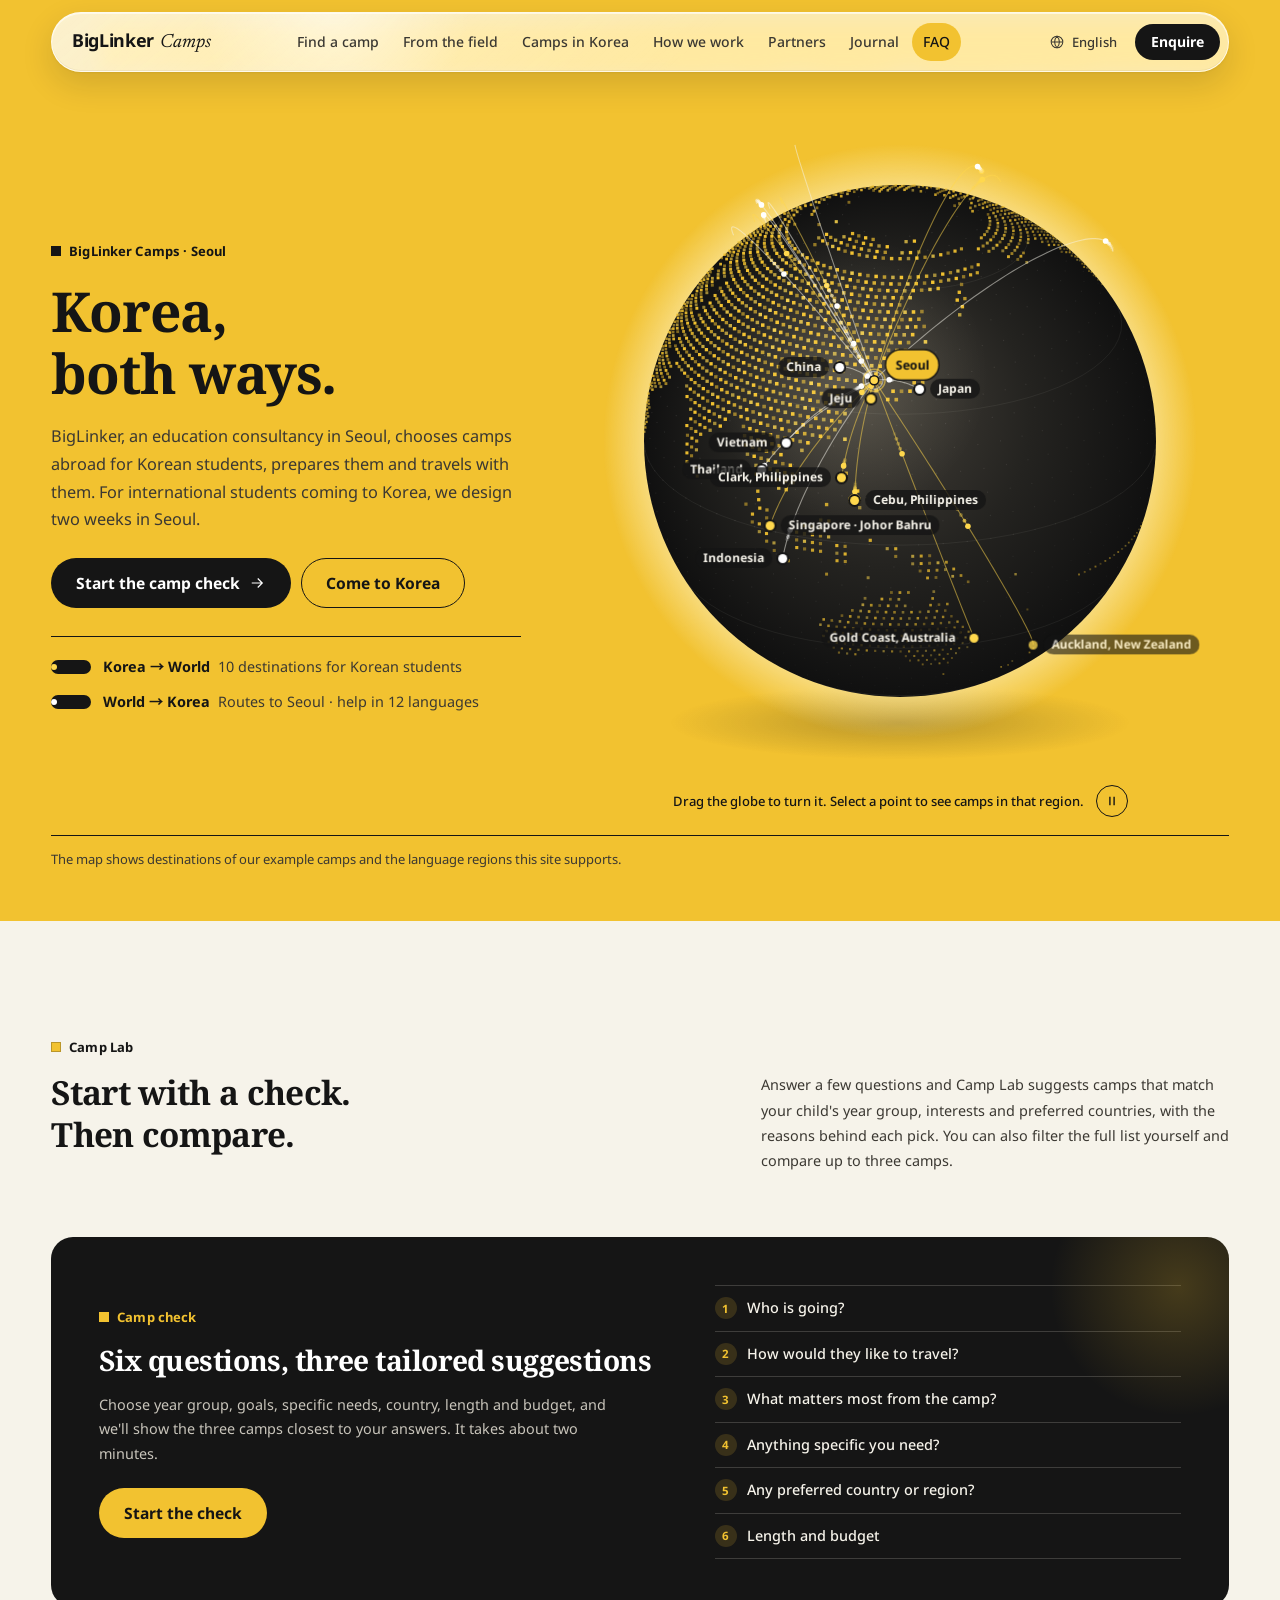
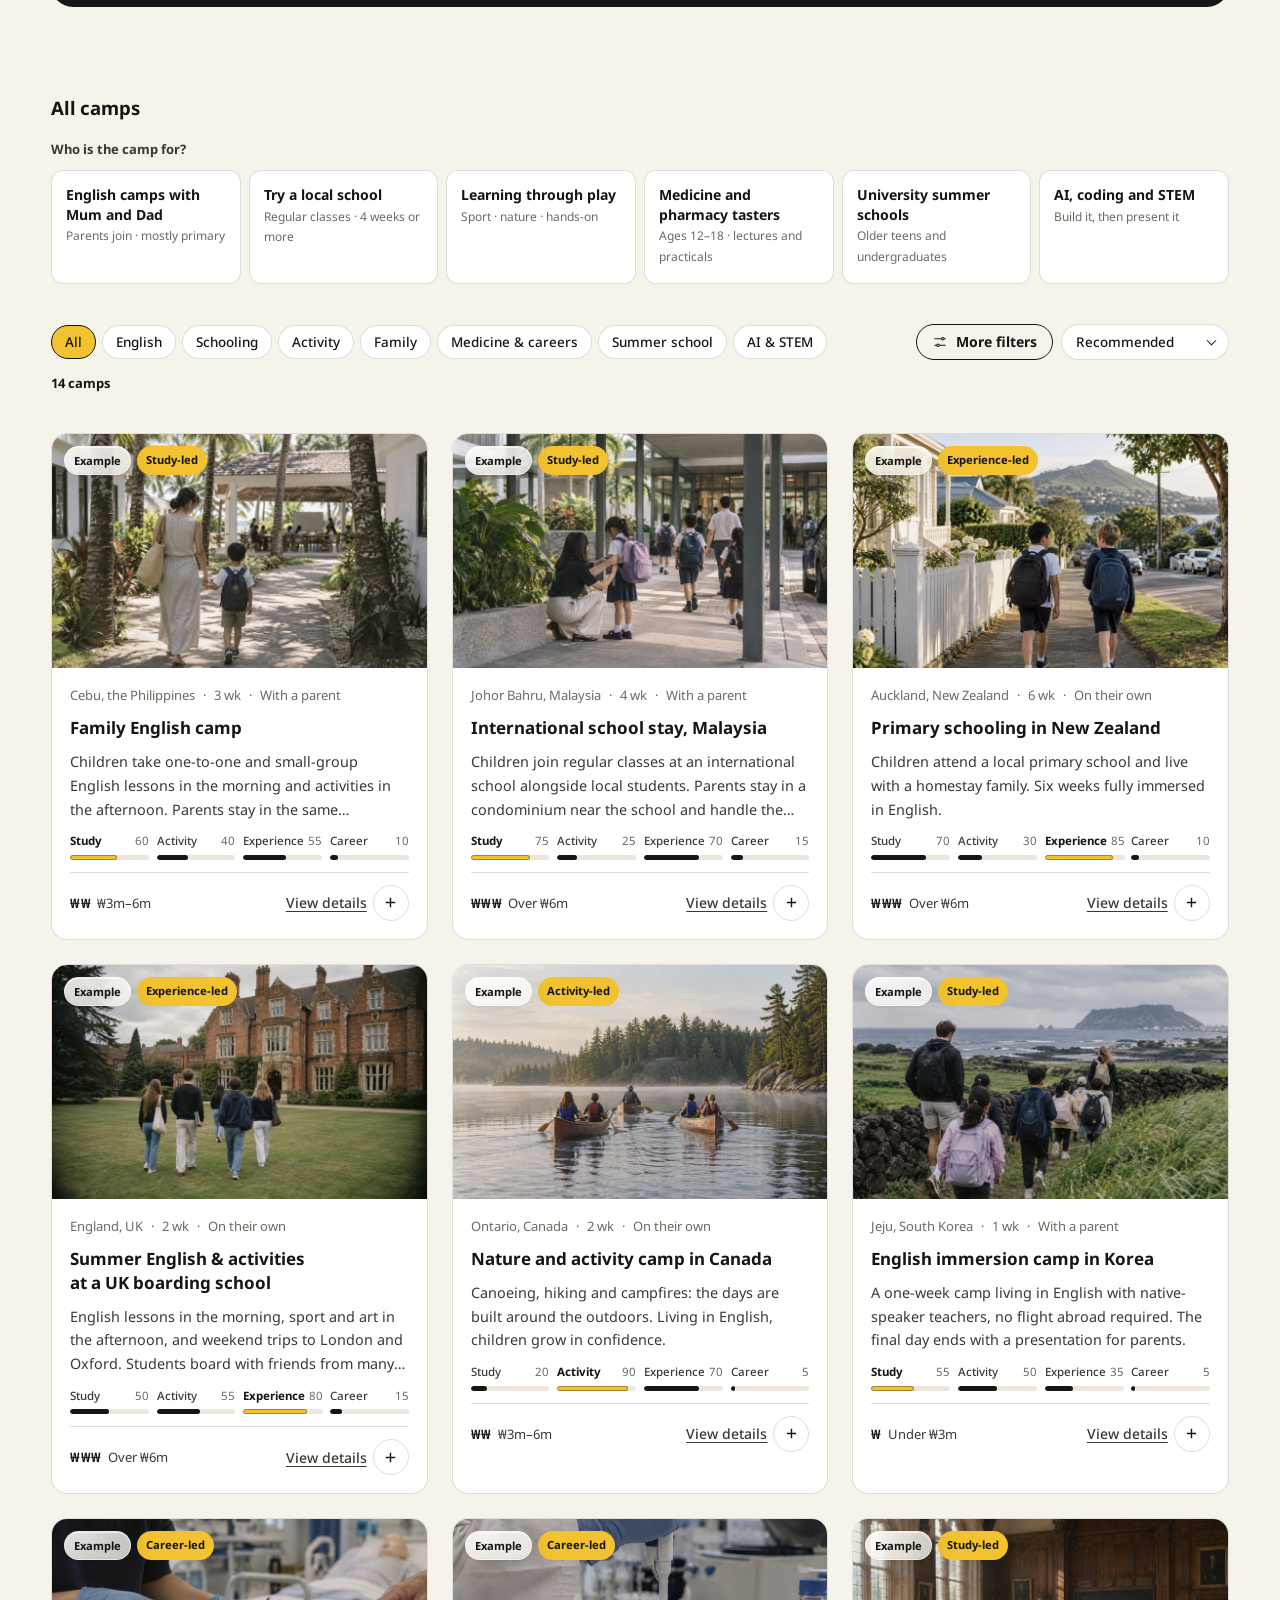
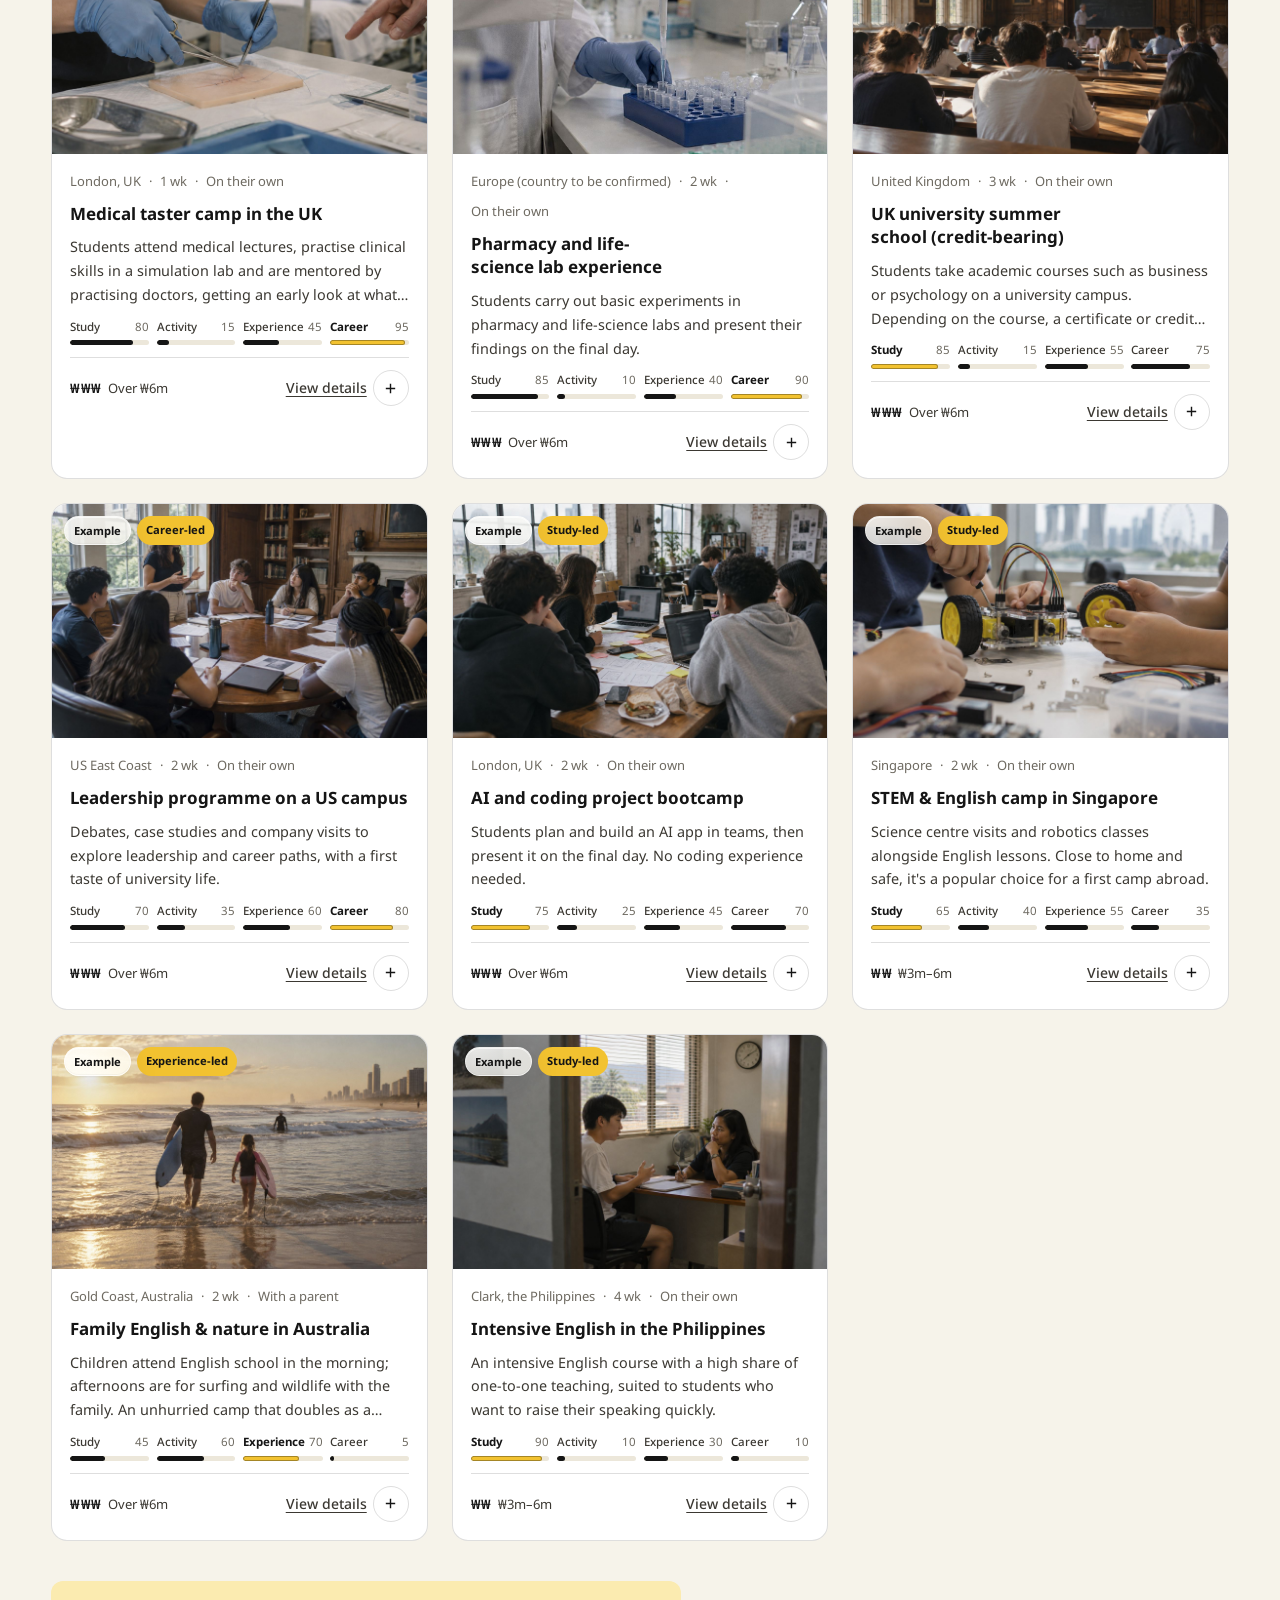
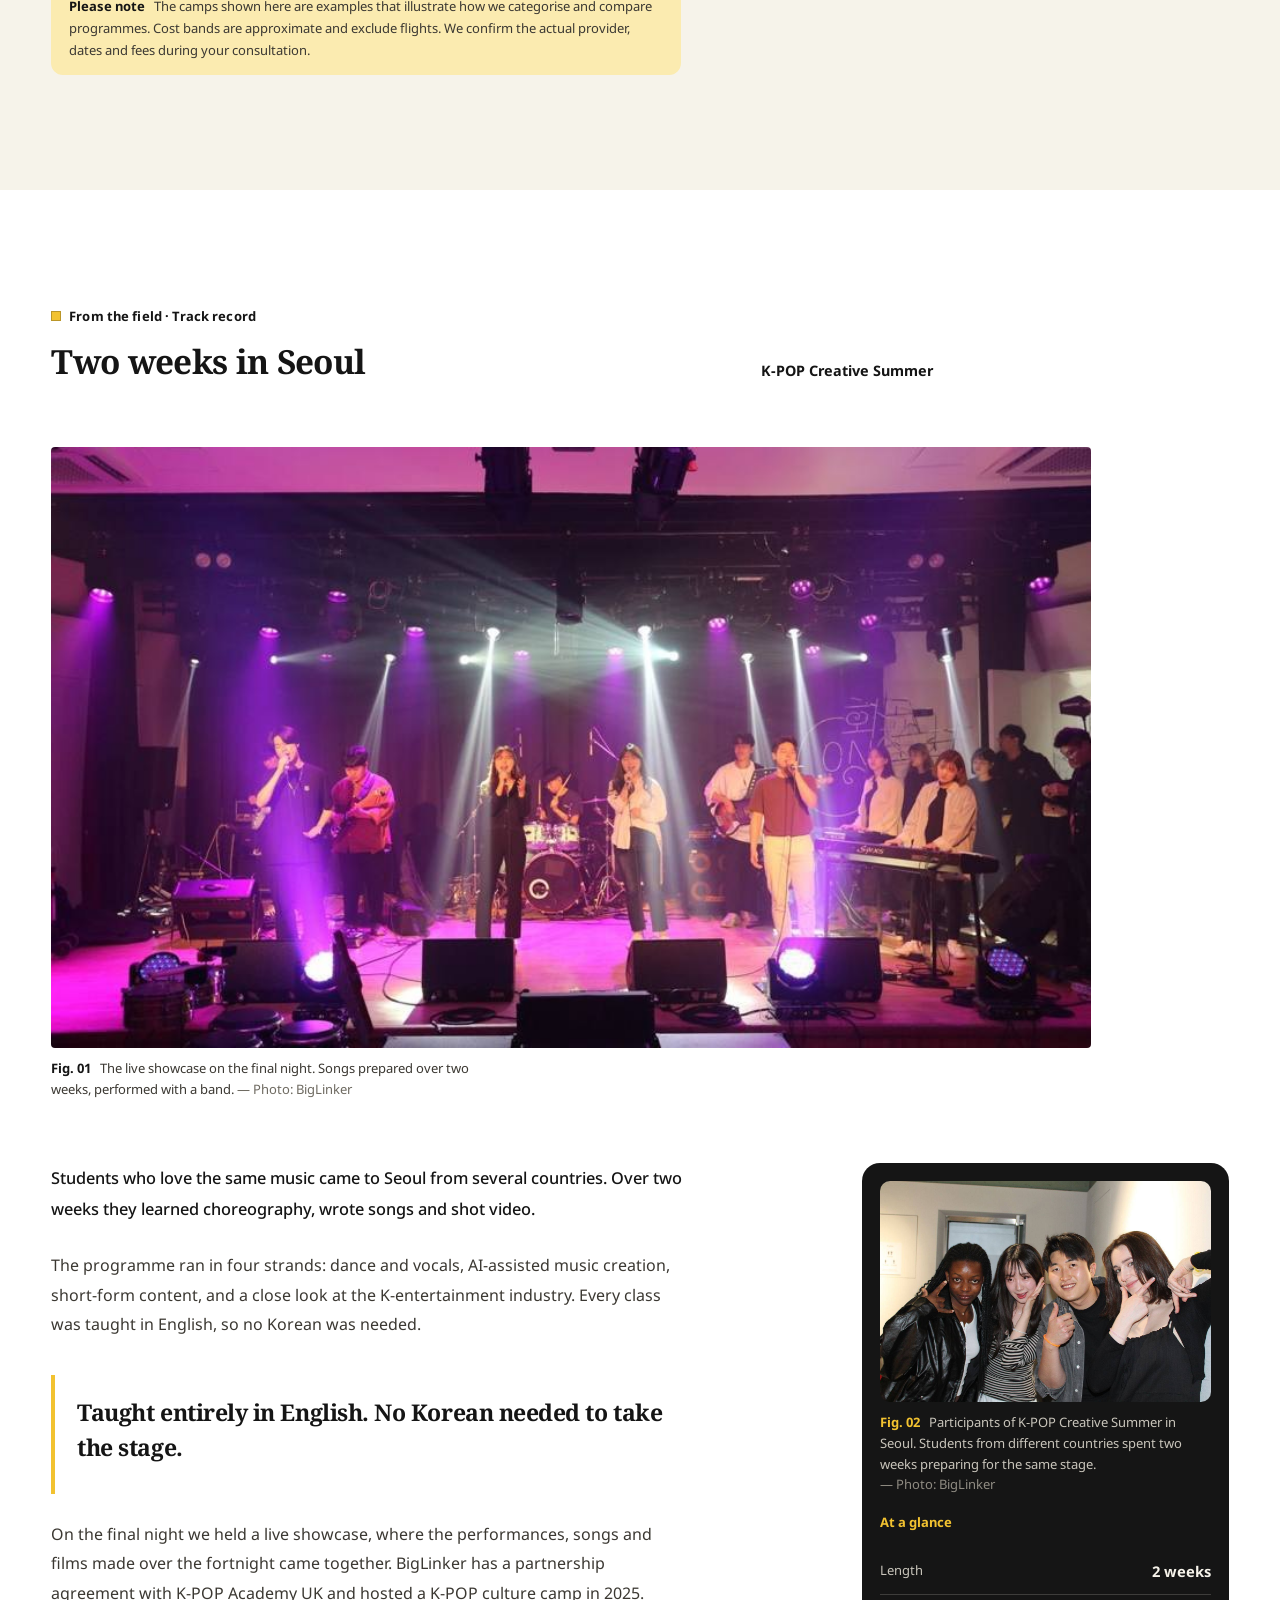
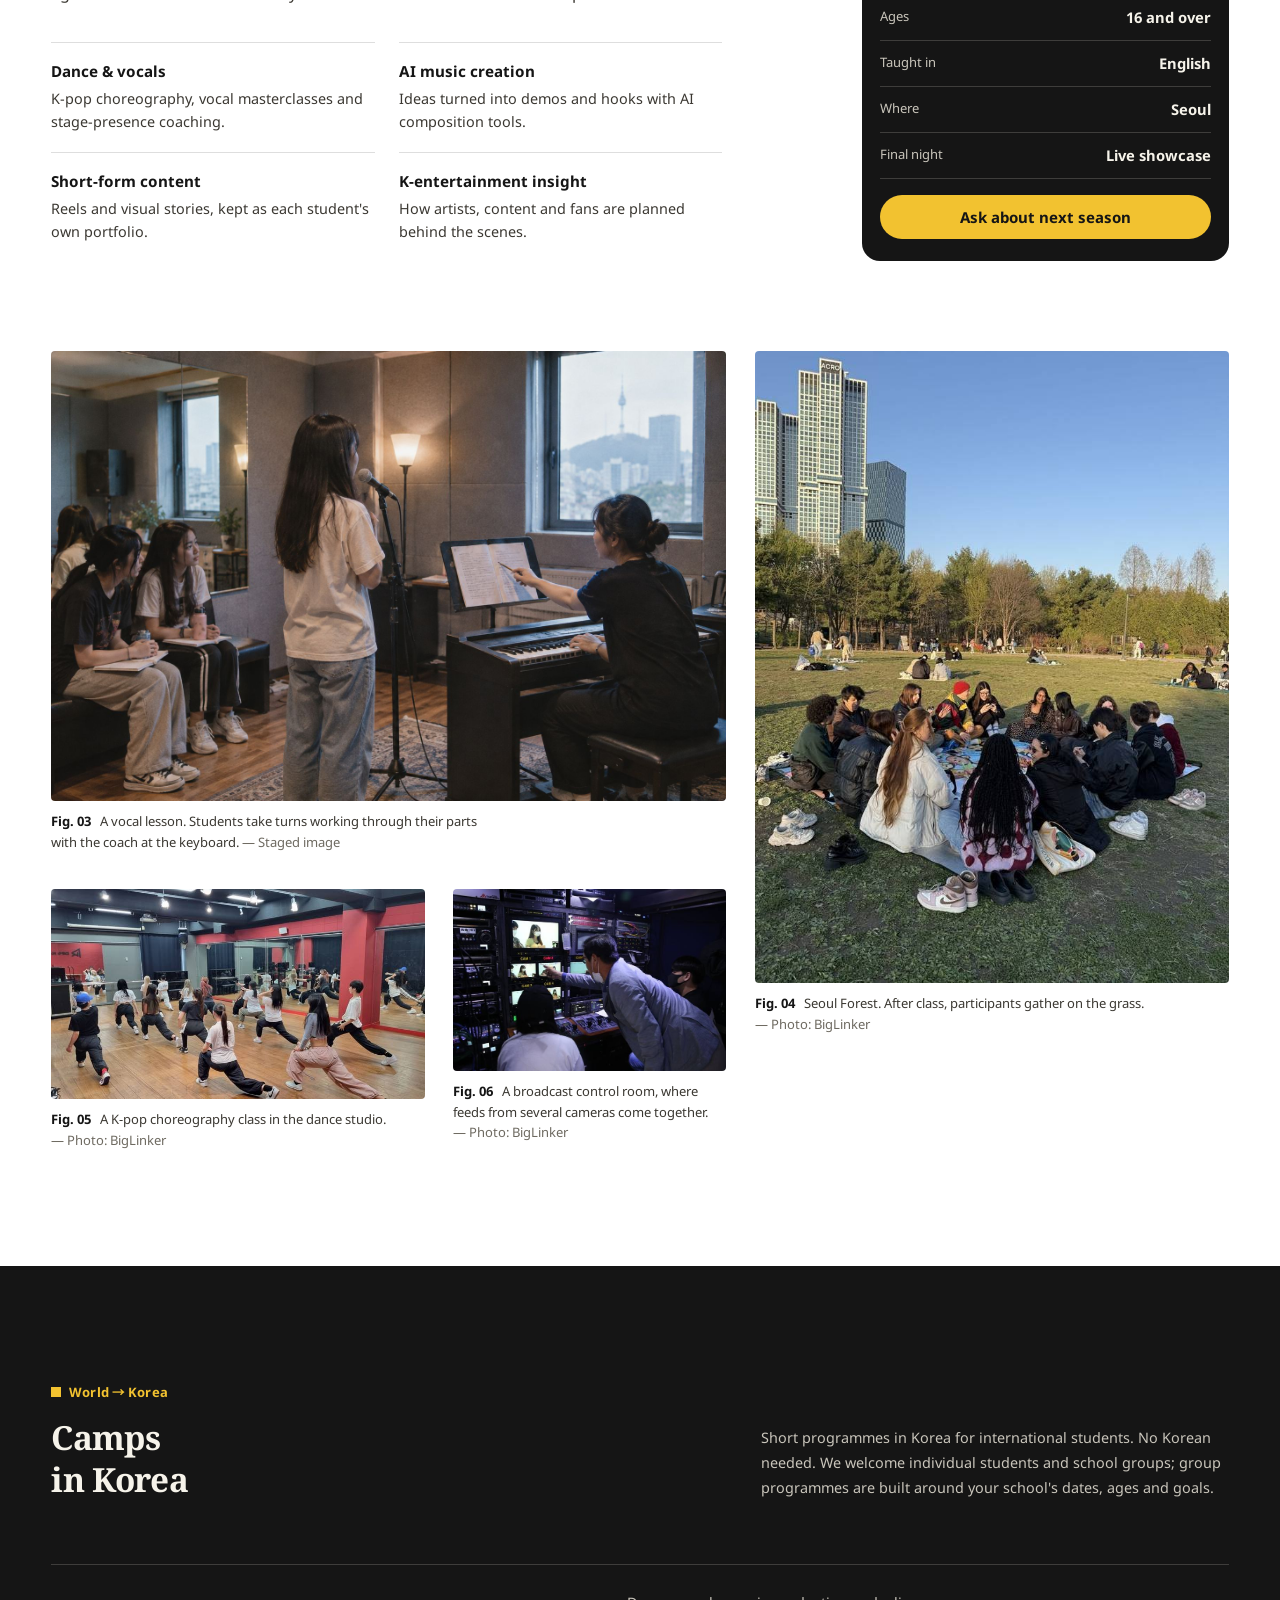
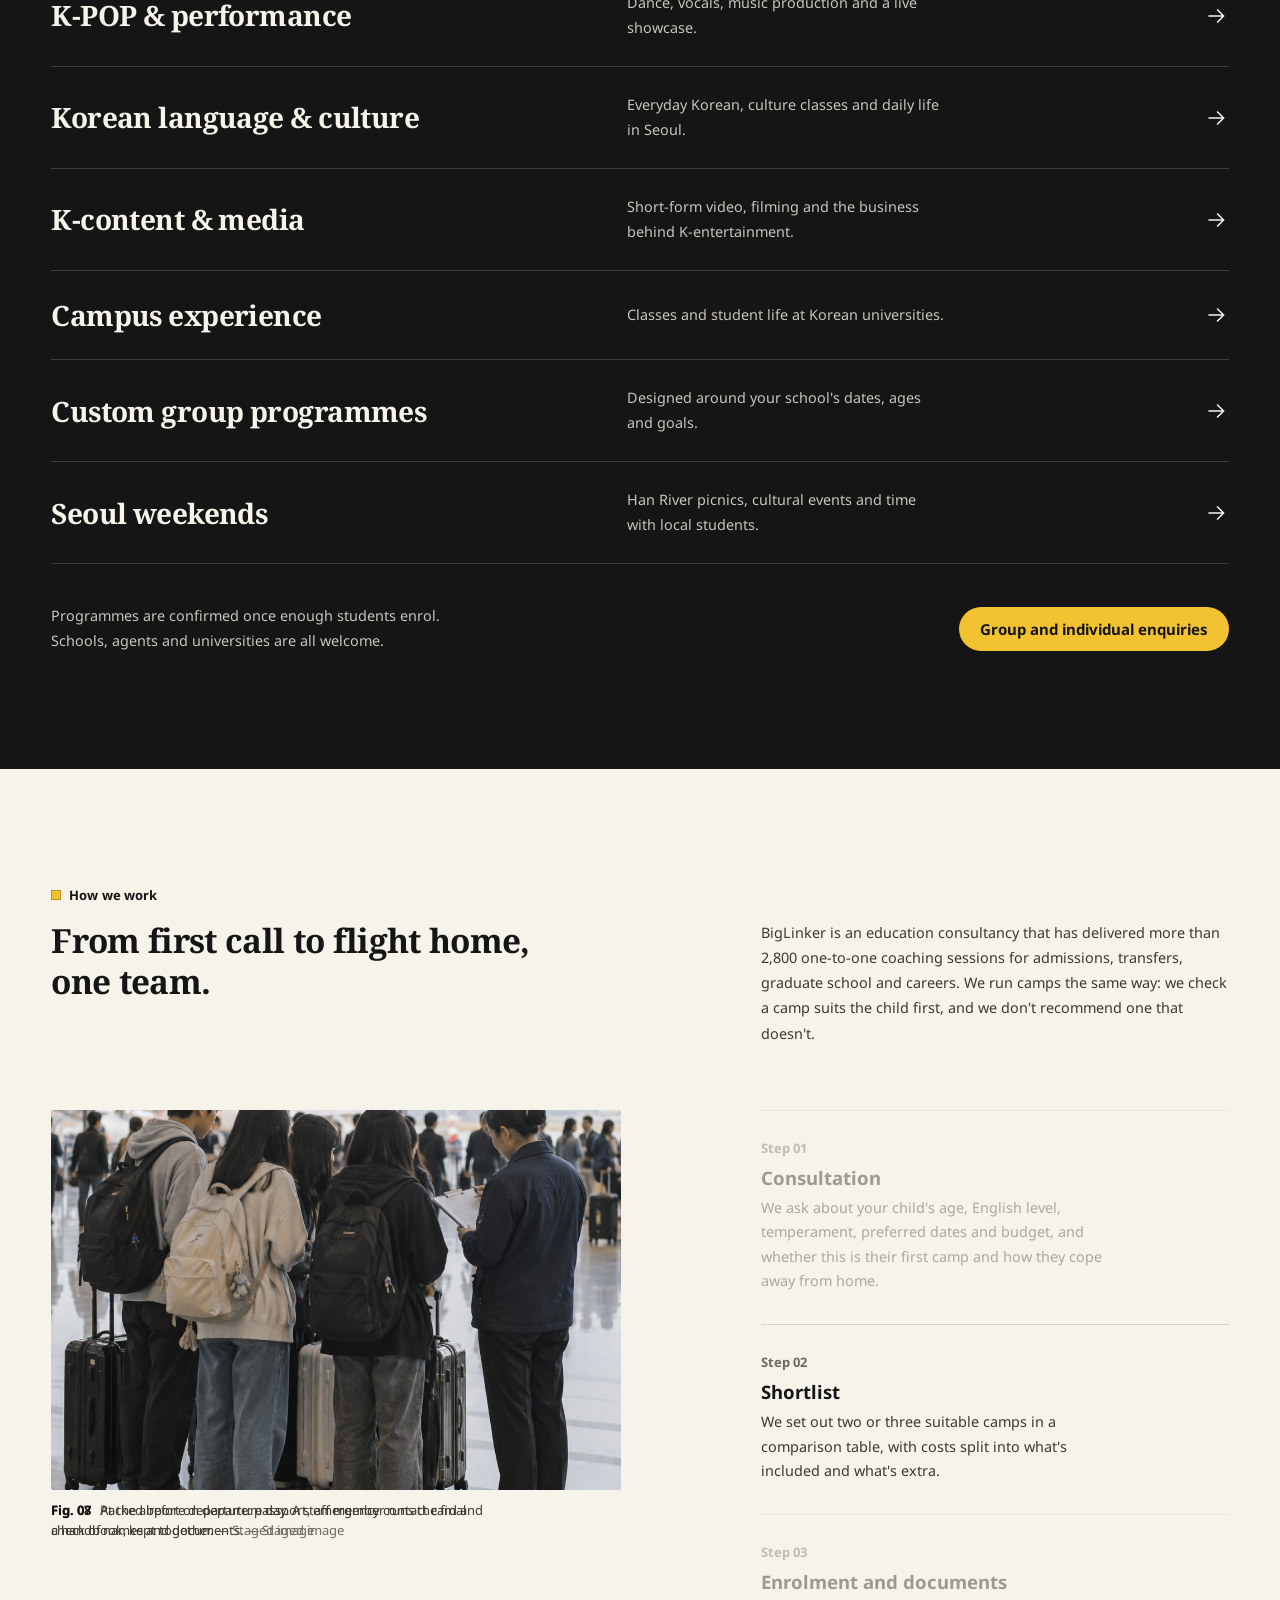
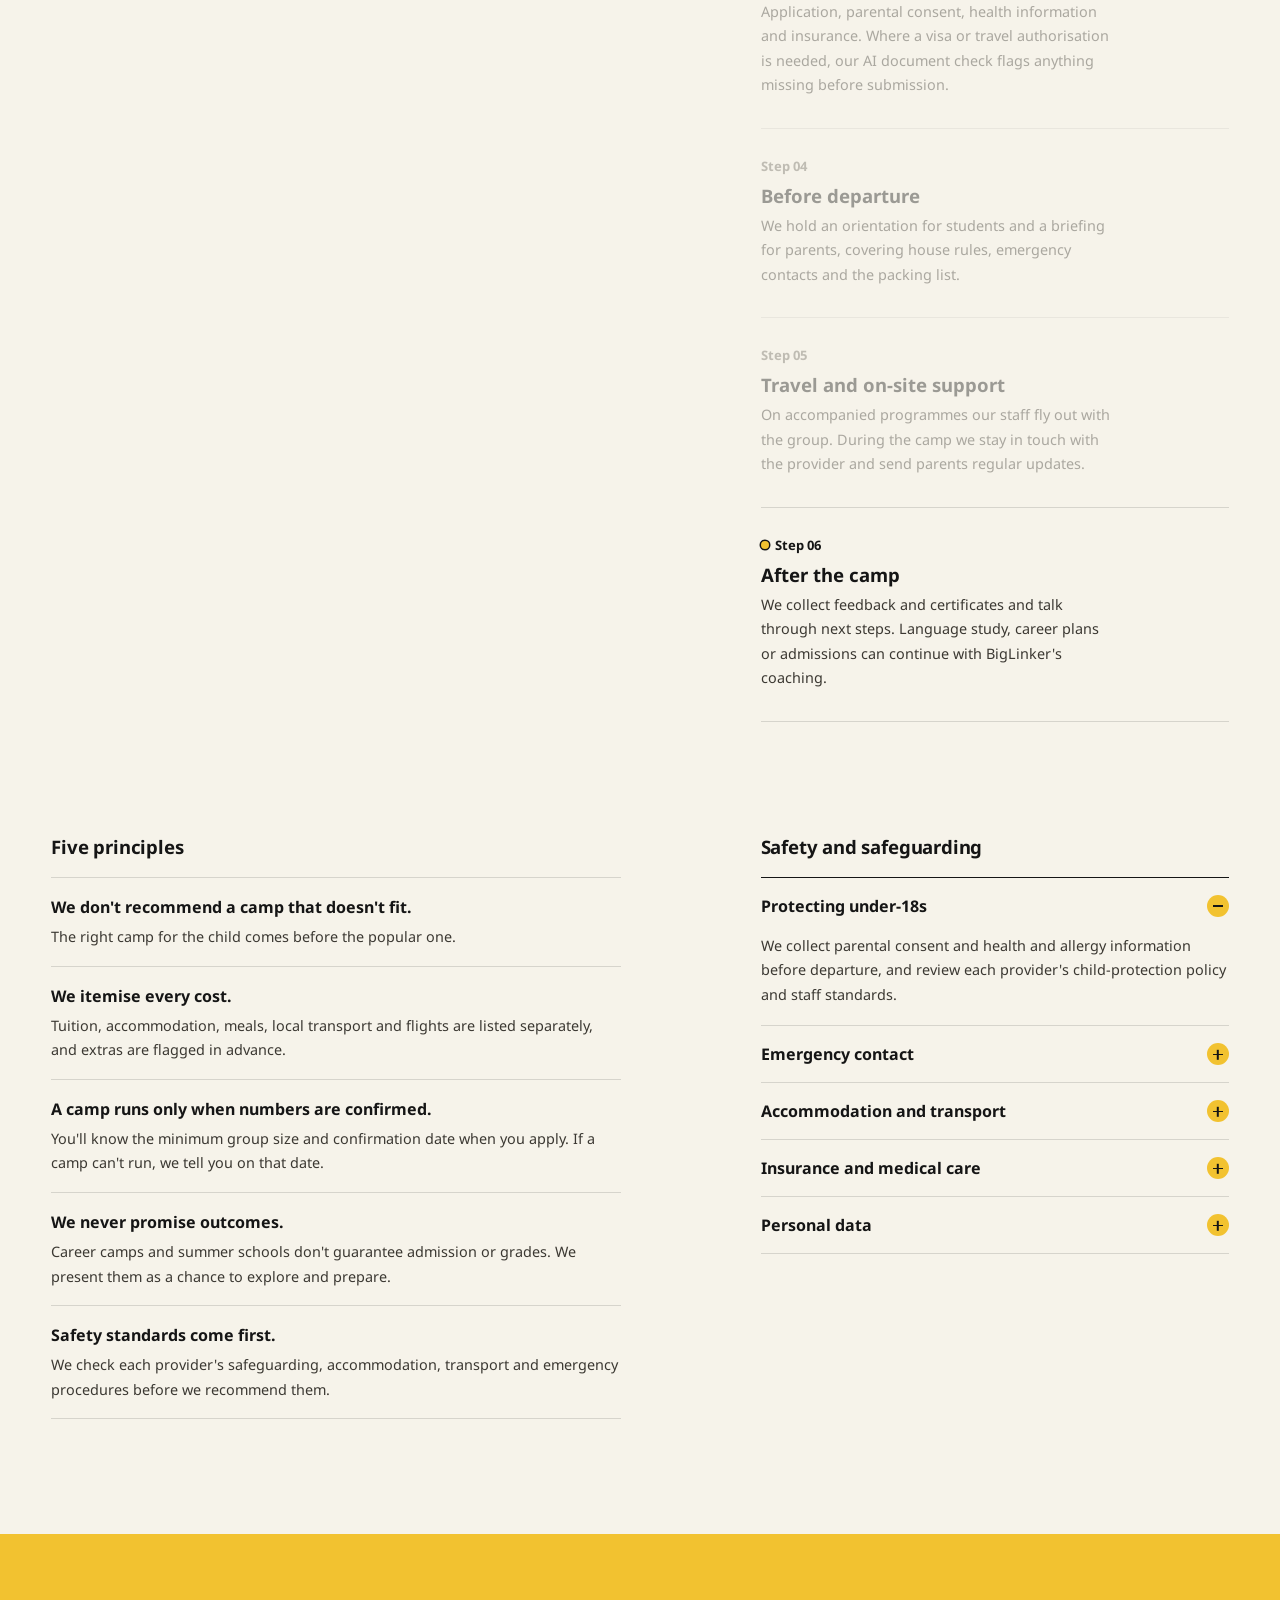
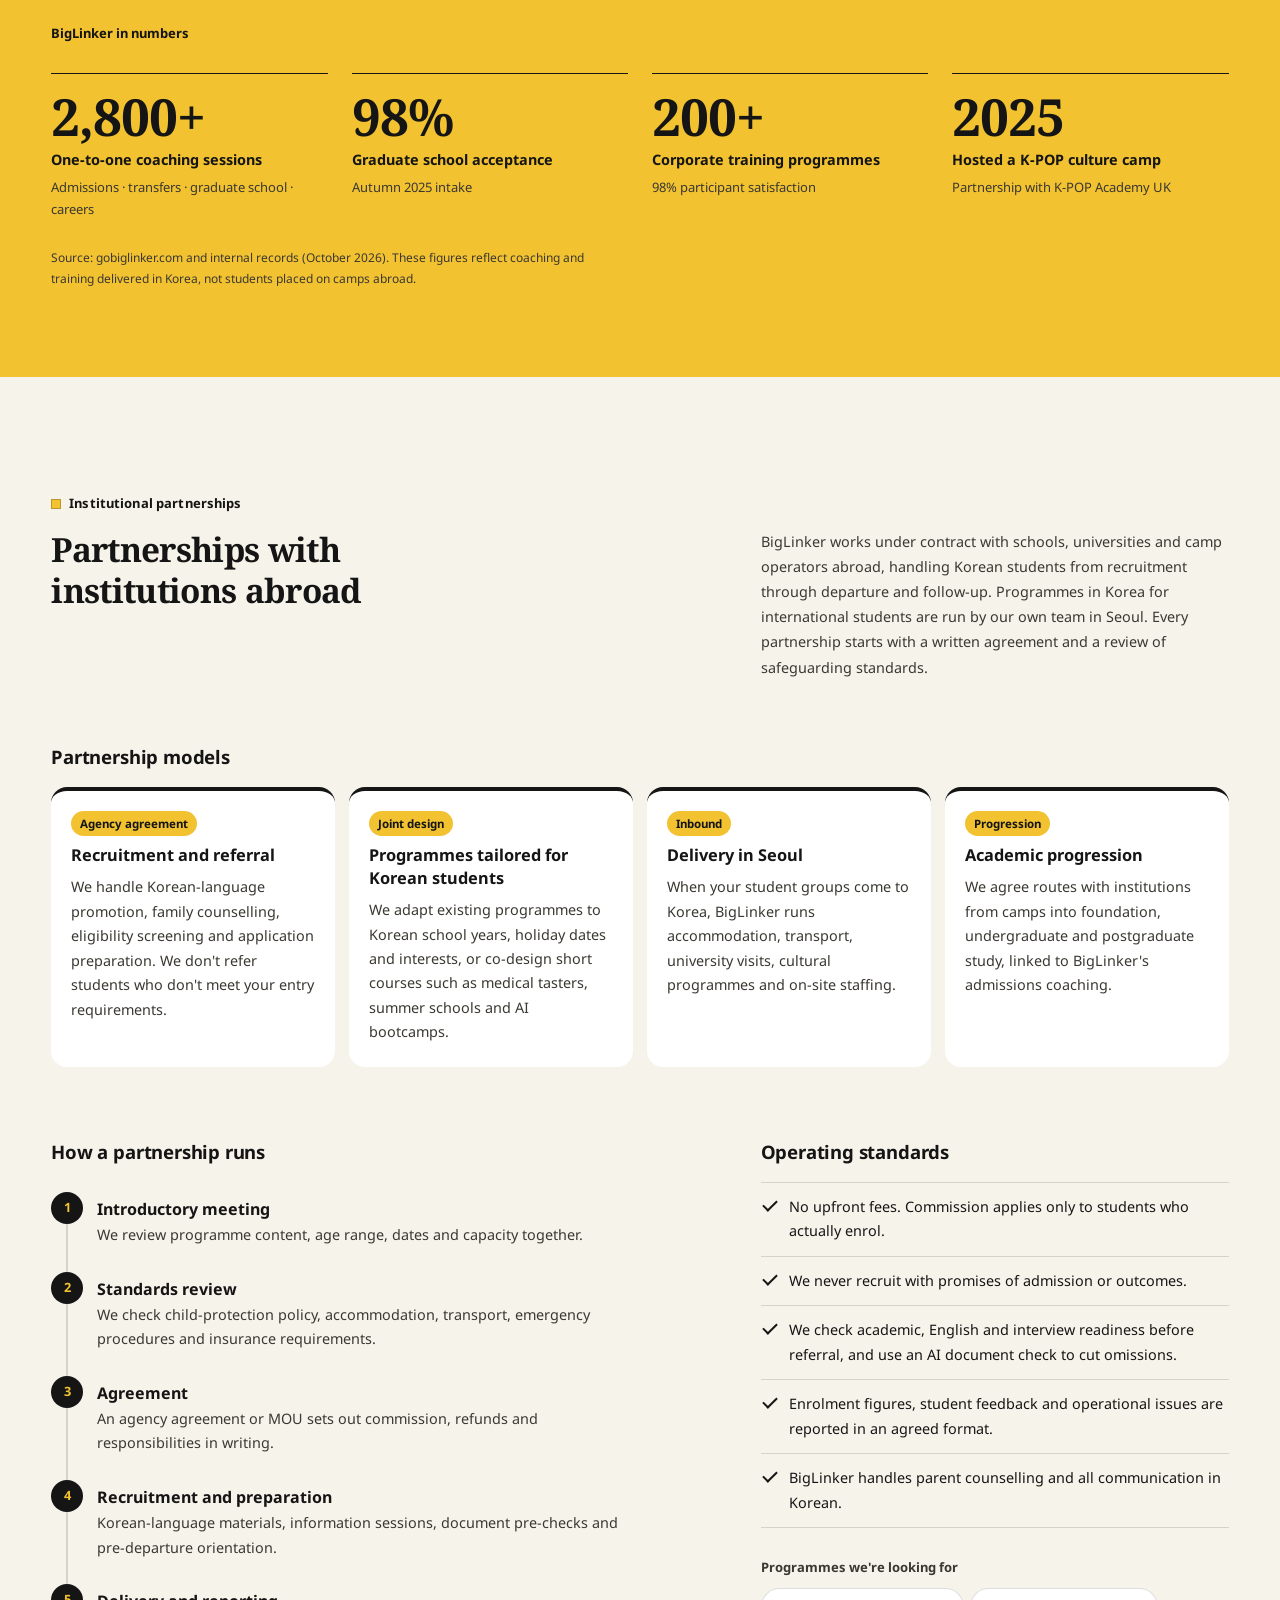
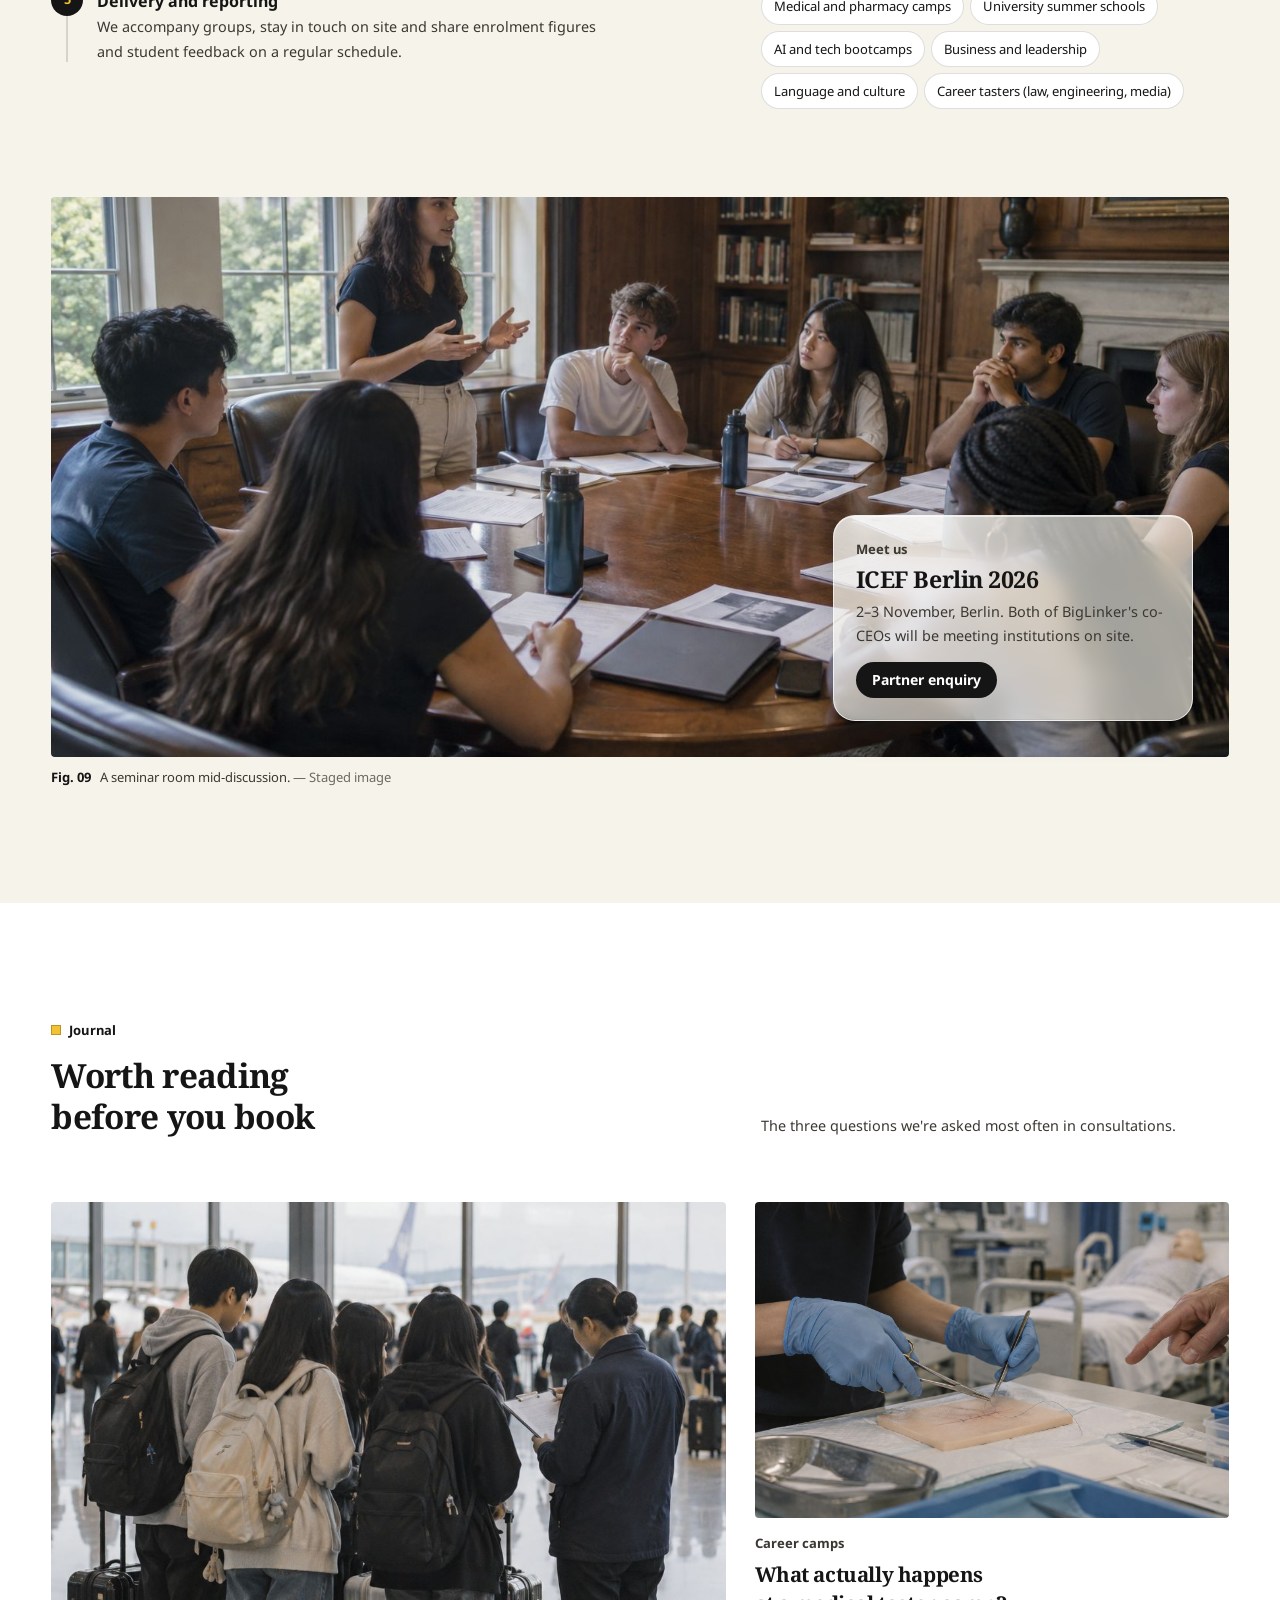
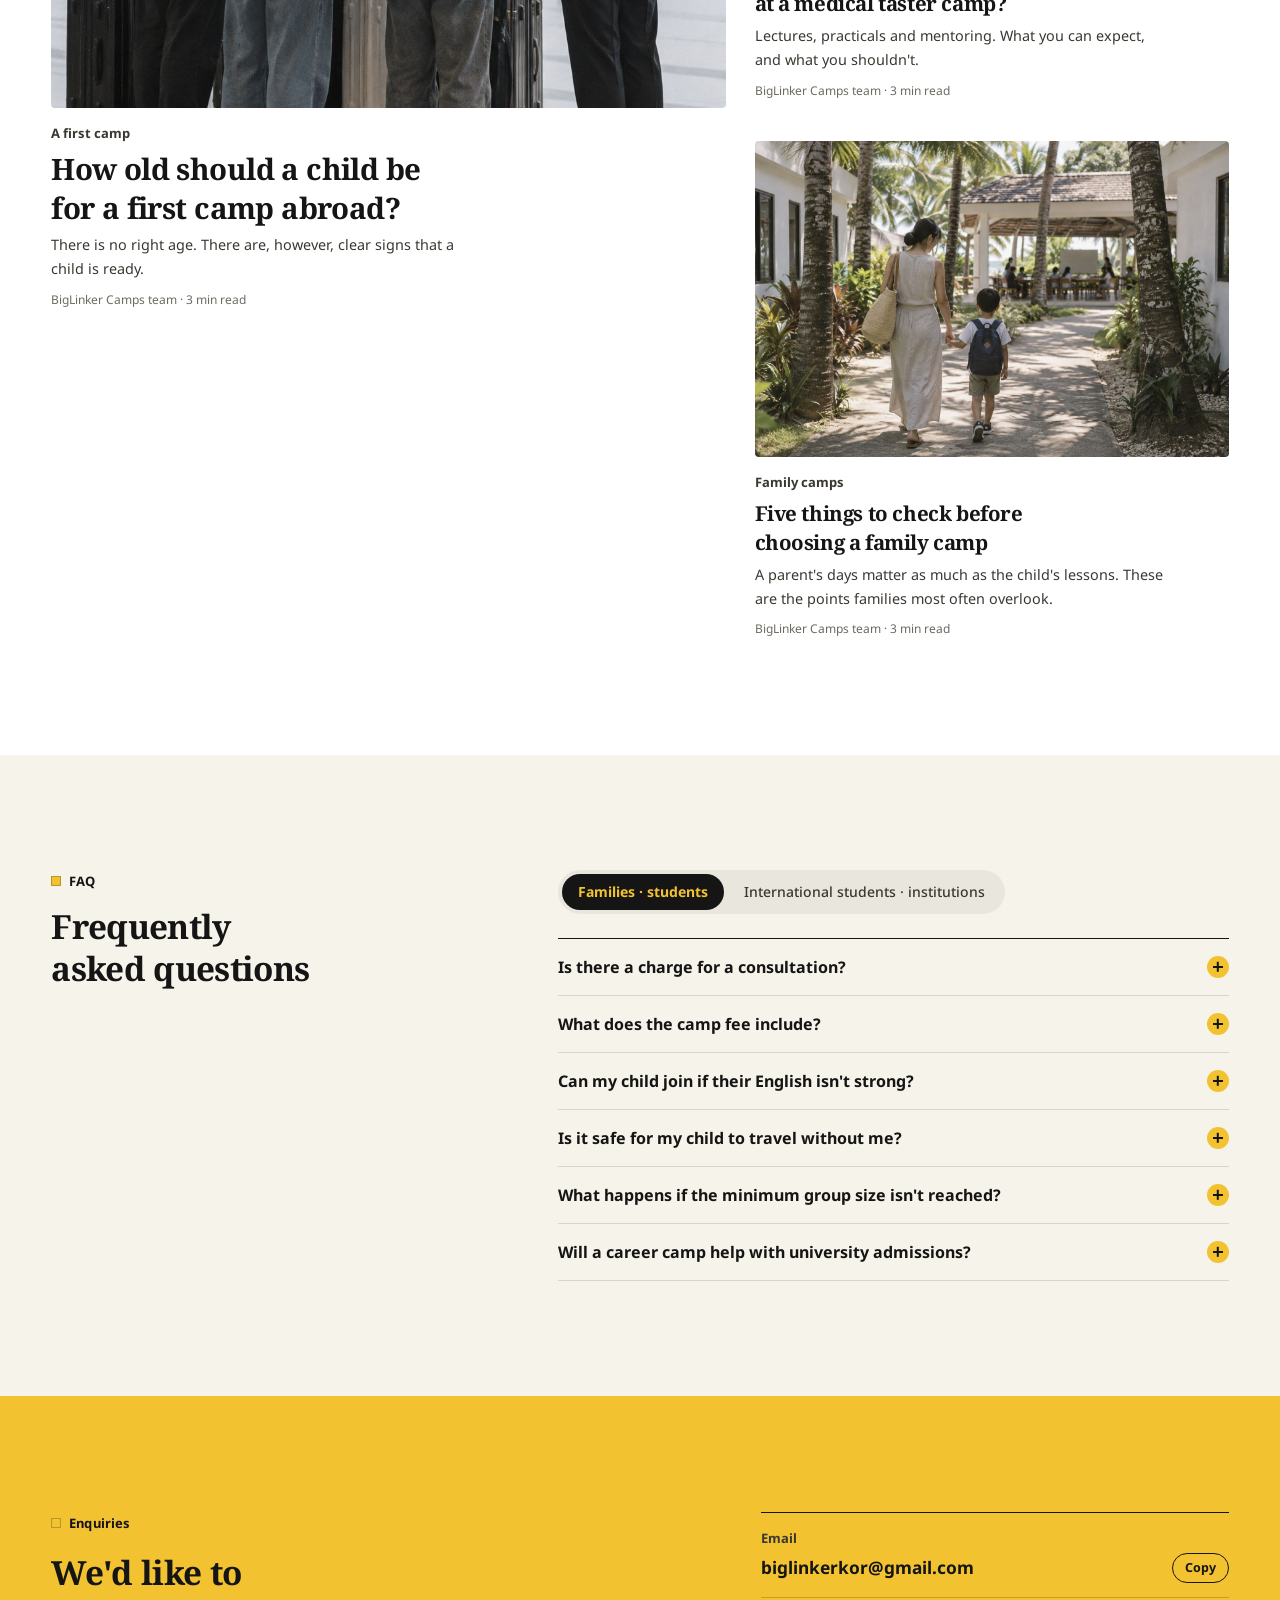
==== commit 3c5f2b6d: "히어로를 자동 회전 지구본으로 교체 - 방향 선택 버튼 제거, 한국→세계(노랑)·세계→한국(흰색) 경로를 동시에 표시 - 같은 경로 위를 양방향 펄스가 오가고, 서울이 정면일 때 " ====
--- a/index.html
+++ b/index.html
@@ -56,47 +56,39 @@
 
 <main id="main">
 
-  <!-- Hero: Korea ↔ World map -->
+  <!-- Hero: Korea ↔ World globe -->
   <section class="hero" aria-labelledby="heroTitle">
-    <div class="wrap hero__top">
+    <div class="wrap hero__grid">
       <div class="hero__copy">
         <p class="kicker" data-i18n="hero.eyebrow">BigLinker Camps · 서울</p>
         <h1 class="hero__title display" id="heroTitle" data-i18n-html="hero.title">한국과 세계를,<br>양방향으로.</h1>
         <p class="hero__deck" data-i18n="hero.deck">서울의 교육 컨설팅 회사 빅링커가 해외 캠프를 고르고, 준비시키고, 함께 출국합니다. 한국을 찾는 해외 학생에게는 서울에서의 2주를 설계합니다.</p>
-      </div>
-      <div class="hero__ctas">
-        <a class="btn btn--ink btn--lg" href="#lab" data-start-diag><span data-i18n="hero.ctaDiag">해외 캠프 진단하기</span><svg viewBox="0 0 24 24" width="18" height="18" aria-hidden="true"><path d="M5 12h13M13 6l6 6-6 6" fill="none" stroke="currentColor" stroke-width="1.6"/></svg></a>
-        <a class="btn btn--line btn--lg" href="#korea"><span data-i18n="hero.ctaKorea">한국으로 오는 캠프</span></a>
-      </div>
-    </div>
-
-    <div class="wrap">
-      <div class="worldmap" id="worldmap" data-mode="out">
-        <div class="worldmap__bar">
-          <div class="dirswitch" role="group" data-i18n-attr="aria-label:map.label" aria-label="한국과 캠프 목적지를 잇는 세계 지도">
-            <button class="dirswitch__btn" type="button" data-dir="out" aria-pressed="true" data-i18n="map.out">한국 → 세계</button>
-            <button class="dirswitch__btn" type="button" data-dir="in" aria-pressed="false" data-i18n="map.in">세계 → 한국</button>
-            <span class="dirswitch__thumb" aria-hidden="true"></span>
-          </div>
-          <p class="worldmap__note" id="mapNote" aria-live="polite"></p>
-          <button class="iconbtn worldmap__play" id="mapPlay" type="button" data-i18n-attr="aria-label:map.pause" aria-pressed="false" aria-label="움직임 멈추기">
-            <svg class="i-pause" viewBox="0 0 20 20" width="16" height="16" aria-hidden="true"><path d="M7 4v12M13 4v12" stroke="currentColor" stroke-width="2"/></svg>
-            <svg class="i-play" viewBox="0 0 20 20" width="16" height="16" aria-hidden="true"><path d="M6 4l10 6-10 6Z" fill="currentColor"/></svg>
+        <div class="hero__ctas">
+          <a class="btn btn--ink btn--lg" href="#lab" data-start-diag><span data-i18n="hero.ctaDiag">해외 캠프 진단하기</span><svg viewBox="0 0 24 24" width="18" height="18" aria-hidden="true"><path d="M5 12h13M13 6l6 6-6 6" fill="none" stroke="currentColor" stroke-width="1.6"/></svg></a>
+          <a class="btn btn--line btn--lg" href="#korea"><span data-i18n="hero.ctaKorea">한국으로 오는 캠프</span></a>
+        </div>
+        <ul class="legend">
+          <li><span class="legend__sw legend__sw--out" aria-hidden="true"><i></i></span><span><b data-i18n="map.out">한국 → 세계</b><span class="legend__n" id="legendOut"></span></span></li>
+          <li><span class="legend__sw legend__sw--in" aria-hidden="true"><i></i></span><span><b data-i18n="map.in">세계 → 한국</b><span class="legend__n" id="legendIn"></span></span></li>
+        </ul>
+      </div>
+
+      <div class="globe" id="globe">
+        <div class="globe__stage" id="globeStage" role="img" data-i18n-attr="aria-label:map.label" aria-label="한국과 캠프 목적지를 잇는 세계 지도">
+          <canvas class="globe__canvas" id="globeCanvas" aria-hidden="true"></canvas>
+          <div class="globe__pins" id="globePins"></div>
+          <div class="maptip glass" id="mapTip" hidden></div>
+        </div>
+        <div class="globe__bar">
+          <p class="globe__hint" id="mapHint"></p>
+          <button class="iconbtn globe__play" id="mapPlay" type="button" data-i18n-attr="aria-label:map.pause" aria-pressed="false" aria-label="움직임 멈추기">
+            <svg class="i-pause" viewBox="0 0 20 20" width="14" height="14" aria-hidden="true"><path d="M7 4v12M13 4v12" stroke="currentColor" stroke-width="2"/></svg>
+            <svg class="i-play" viewBox="0 0 20 20" width="14" height="14" aria-hidden="true"><path d="M6 4l10 6-10 6Z" fill="currentColor"/></svg>
           </button>
         </div>
-        <div class="worldmap__stage" id="mapStage">
-          <div class="worldmap__inner" id="mapInner" role="img" data-i18n-attr="aria-label:map.label" aria-label="한국과 캠프 목적지를 잇는 세계 지도">
-            <canvas class="worldmap__canvas" id="mapCanvas" aria-hidden="true"></canvas>
-            <div class="worldmap__pins" id="mapPins"></div>
-            <div class="maptip glass" id="mapTip" hidden></div>
-          </div>
-        </div>
-        <div class="worldmap__foot">
-          <p class="worldmap__hint" id="mapHint"></p>
-          <p class="worldmap__cap" data-i18n="map.caption">지도는 캠프 예시의 목적지와 이 사이트가 지원하는 언어권을 나타냅니다.</p>
-        </div>
-      </div>
-    </div>
+      </div>
+    </div>
+    <div class="wrap"><p class="hero__cap" data-i18n="map.caption">지도는 캠프 예시의 목적지와 이 사이트가 지원하는 언어권을 나타냅니다.</p></div>
   </section>
 
   <!-- Camp Lab -->
--- a/assets/site.css
+++ b/assets/site.css
@@ -175,61 +175,59 @@
 @keyframes popIn { from { opacity: 0; transform: translateY(-6px) scale(.96); } to { opacity: 1; transform: none; } }
 
 /* ---------- Hero ---------- */
-.hero { background: var(--yellow); padding-top: calc(var(--header-h) + env(safe-area-inset-top, 0px) + clamp(48px, 7vw, 96px)); padding-bottom: clamp(40px, 5vw, 64px); overflow: hidden; }
-.hero__top { display: grid; grid-template-columns: minmax(0, 7fr) minmax(0, 5fr); gap: 24px 48px; align-items: end; margin-bottom: clamp(28px, 4vw, 48px); }
-.hero__copy { display: grid; gap: 16px; }
+.hero { background: var(--yellow); padding-top: calc(var(--header-h) + env(safe-area-inset-top, 0px) + clamp(40px, 6vw, 80px)); padding-bottom: clamp(32px, 4vw, 56px); overflow: hidden; }
+.hero__grid { display: grid; grid-template-columns: minmax(0, 5fr) minmax(0, 7fr); gap: 24px clamp(24px, 4vw, 56px); align-items: center; }
+.hero__copy { display: grid; gap: 18px; justify-items: start; }
 .hero__title { font-size: var(--t-hero); line-height: 1.14; }
-.hero__deck { font-size: var(--t-lede); color: var(--ink-2); max-width: 38em; }
-.hero__ctas { display: flex; gap: 10px; flex-wrap: wrap; justify-content: flex-end; }
+.hero__deck { font-size: var(--t-lede); color: var(--ink-2); max-width: 34em; }
+.hero__ctas { display: flex; gap: 10px; flex-wrap: wrap; margin-top: 6px; }
 .hero .btn--line:hover { background: var(--ink); color: var(--yellow); }
-
-/* World map */
-.worldmap { position: relative; border-top: 1.5px solid var(--ink); }
-.worldmap__bar { display: flex; align-items: center; gap: 16px; padding: 14px 0; flex-wrap: wrap; }
-.dirswitch { position: relative; display: inline-grid; grid-auto-flow: column; grid-auto-columns: 1fr; padding: 4px; border-radius: 999px; background: var(--ink); }
-.dirswitch__btn { position: relative; z-index: 1; height: 36px; padding: 0 16px; border: 0; border-radius: 999px; background: transparent; color: var(--on-dark-2); font-size: .875rem; font-weight: 700; white-space: nowrap; transition: color .3s; }
-.dirswitch__btn[aria-pressed="true"] { color: var(--ink); }
-.dirswitch__thumb { position: absolute; z-index: 0; top: 4px; bottom: 4px; left: 4px; width: calc(50% - 4px); border-radius: 999px; background: var(--yellow); transition: transform .45s var(--ease-out); }
-.worldmap[data-mode="in"] .dirswitch__thumb { transform: translateX(100%); }
-.worldmap__note { font-size: var(--t-sm); font-weight: 500; color: var(--ink); }
-.worldmap__play { margin-left: auto; border: 1.5px solid var(--ink); width: 36px; height: 36px; }
-.worldmap__play .i-play { display: none; }
-.worldmap__play[aria-pressed="true"] .i-play { display: block; }
-.worldmap__play[aria-pressed="true"] .i-pause { display: none; }
-.worldmap__stage { position: relative; overflow-x: auto; overflow-y: hidden; scrollbar-width: none; -webkit-overflow-scrolling: touch; }
-.worldmap__stage::-webkit-scrollbar { display: none; }
-.worldmap__inner { position: relative; width: 100%; min-width: 720px; aspect-ratio: 200 / 80; }
-.worldmap__canvas { position: absolute; inset: 0; width: 100%; height: 100%; display: block; }
-.worldmap__pins { position: absolute; inset: 0; }
-.pin {
-  position: absolute; transform: translate(-50%, -50%); z-index: 2;
-  display: flex; align-items: center; gap: 6px; padding: 0; border: 0; background: none; color: var(--ink);
-  font-size: .78rem; font-weight: 700; line-height: 1; white-space: nowrap;
-}
-.pin__dot { flex: none; width: 10px; height: 10px; border-radius: 50%; background: var(--ink); box-shadow: 0 0 0 3px var(--yellow); transition: transform .25s var(--ease); }
-.pin__label { padding: 5px 8px; border-radius: 999px; transition: background-color .2s, color .2s; }
-.pin--l { flex-direction: row-reverse; }
-.pin--l { transform: translate(calc(-100% + 5px), -50%); }
-.pin--r { transform: translate(-5px, -50%); }
-.pin--t { flex-direction: column-reverse; gap: 3px; transform: translate(-50%, calc(-100% + 5px)); }
-.pin--b { flex-direction: column; gap: 3px; transform: translate(-50%, -5px); }
-.pin:hover .pin__label, .pin:focus-visible .pin__label, .pin.is-active .pin__label { background: var(--ink); color: var(--yellow); }
-.pin:hover .pin__dot, .pin.is-active .pin__dot { transform: scale(1.35); }
-.pin:focus-visible { outline: none; }
-.pin[hidden] { display: none; }
-.worldmap[data-mode="out"] .pin--in, .worldmap[data-mode="in"] .pin--out { display: none; }
-.hub { position: absolute; z-index: 3; transform: translate(-50%, -50%); pointer-events: none; }
-.hub__dot { display: block; width: 16px; height: 16px; border-radius: 50%; background: var(--ink); border: 3px solid var(--yellow); box-shadow: 0 0 0 1.5px var(--ink); }
-.hub__ring { position: absolute; left: 50%; top: 50%; width: 16px; height: 16px; margin: -8px 0 0 -8px; border-radius: 50%; border: 1.5px solid var(--ink); animation: hubPulse 2.4s var(--ease) infinite; }
-.hub__ring:nth-child(2) { animation-delay: 1.2s; }
-.hub__label { position: absolute; left: 14px; top: -26px; padding: 4px 9px; border-radius: 999px; background: var(--ink); color: var(--yellow); font-size: .78rem; font-weight: 700; white-space: nowrap; }
-@keyframes hubPulse { from { transform: scale(1); opacity: .9; } to { transform: scale(5); opacity: 0; } }
-.maptip {
-  position: absolute; z-index: 5; width: 280px; padding: 16px; border-radius: 16px; display: grid; gap: 8px;
-  --glass-bg: rgba(255, 253, 245, .9); animation: popIn .25s var(--ease-out);
-}
-.maptip__t { font-weight: 700; font-size: .95rem; }
+.hero__cap { margin-top: 18px; padding-top: 12px; border-top: 1.5px solid var(--ink); font-size: var(--t-xs); color: var(--ink-2); }
+
+.legend { display: grid; gap: 10px; margin-top: 10px; padding-top: 18px; border-top: 1.5px solid var(--ink); width: 100%; }
+.legend li { display: flex; align-items: center; gap: 12px; font-size: var(--t-sm); }
+.legend b { font-weight: 700; margin-right: 8px; }
+.legend__n { color: var(--ink-2); }
+.legend__sw { position: relative; flex: none; width: 40px; height: 14px; border-radius: 999px; background: var(--ink); overflow: hidden; }
+.legend__sw i { position: absolute; top: 4px; width: 6px; height: 6px; border-radius: 50%; }
+.legend__sw--out i { background: var(--yellow-hi); animation: legOut 1.6s linear infinite; }
+.legend__sw--in i { background: #FFFFFF; animation: legIn 1.6s linear infinite; }
+@keyframes legOut { from { left: 3px; } to { left: 31px; } }
+@keyframes legIn { from { left: 31px; } to { left: 3px; } }
+
+/* Globe */
+.globe { position: relative; display: grid; gap: 8px; justify-items: center; }
+.globe__stage { position: relative; width: min(100%, 640px); aspect-ratio: 1; touch-action: pan-y; cursor: grab; user-select: none; -webkit-user-select: none; }
+.globe__stage.is-dragging { cursor: grabbing; }
+.globe__canvas { position: absolute; inset: 0; width: 100%; height: 100%; display: block; }
+.globe__pins { position: absolute; inset: 0; pointer-events: none; }
+.gpin {
+  position: absolute; left: 0; top: 0; z-index: 2; pointer-events: auto;
+  display: flex; align-items: center; gap: 6px; padding: 0; border: 0; background: none;
+  font-size: .75rem; font-weight: 700; line-height: 1; white-space: nowrap; color: var(--ink);
+  will-change: transform, opacity; transition: opacity .25s;
+}
+.gpin--l { flex-direction: row-reverse; }
+.gpin__dot { flex: none; width: 9px; height: 9px; border-radius: 50%; background: var(--yellow-hi); box-shadow: 0 0 0 2px #151515; transition: transform .25s var(--ease); }
+.gpin--in .gpin__dot { background: #FFFFFF; }
+.gpin--both .gpin__dot { background: var(--yellow-hi); box-shadow: 0 0 0 2px #151515, 0 0 0 4px #FFFFFF; }
+.gpin__label { padding: 4px 8px; border-radius: 999px; background: rgba(21, 21, 21, .78); color: #F6F3EA; -webkit-backdrop-filter: blur(6px); backdrop-filter: blur(6px); transition: background-color .2s, color .2s; }
+.gpin:hover .gpin__label, .gpin:focus-visible .gpin__label, .gpin.is-active .gpin__label { background: var(--yellow); color: var(--ink); }
+.gpin:hover .gpin__dot, .gpin.is-active .gpin__dot { transform: scale(1.35); }
+.gpin:focus-visible { outline: none; }
+.gpin.is-back { opacity: 0 !important; visibility: hidden; }
+.ghub { position: absolute; left: 0; top: 0; z-index: 3; pointer-events: none; will-change: transform; }
+.ghub__label { position: absolute; left: 12px; top: -30px; padding: 4px 9px; border-radius: 999px; background: var(--yellow); color: var(--ink); font-size: .78rem; font-weight: 700; white-space: nowrap; box-shadow: 0 0 0 1.5px var(--ink); }
+.globe__bar { display: flex; align-items: center; justify-content: center; gap: 12px; width: min(100%, 640px); }
+.globe__hint { font-size: var(--t-xs); font-weight: 500; color: var(--ink); text-align: center; }
+.globe__play { flex: none; border: 1.5px solid var(--ink); width: 32px; height: 32px; }
+.globe__play .i-play { display: none; }
+.globe__play[aria-pressed="true"] .i-play { display: block; }
+.globe__play[aria-pressed="true"] .i-pause { display: none; }
+.maptip { position: absolute; z-index: 5; width: 270px; padding: 16px; border-radius: 16px; display: grid; gap: 8px; --glass-bg: rgba(255, 253, 245, .92); animation: popIn .25s var(--ease-out); cursor: auto; }
+.maptip__t { font-weight: 700; font-size: .95rem; padding-right: 24px; }
 .maptip__s { font-size: .8125rem; color: var(--ink-3); }
+.maptip__s + .maptip__s, .maptip__langs + .maptip__s { margin-top: 4px; }
 .maptip__list { display: grid; gap: 2px; }
 .maptip__list button { text-align: left; border: 0; background: none; padding: 4px 0; font-size: .875rem; text-decoration: underline; text-underline-offset: 3px; text-decoration-color: rgba(21, 21, 21, .3); }
 .maptip__list button:hover { text-decoration-color: var(--ink); }
@@ -237,8 +235,7 @@
 .maptip__langs button { height: 30px; padding: 0 11px; border-radius: 999px; border: 1.5px solid var(--ink); background: transparent; font-size: .8125rem; font-weight: 500; }
 .maptip__langs button:hover { background: var(--ink); color: var(--yellow); }
 .maptip__x { position: absolute; top: 6px; right: 6px; width: 32px; height: 32px; }
-.worldmap__foot { display: flex; justify-content: space-between; gap: 8px 24px; flex-wrap: wrap; padding-top: 12px; font-size: var(--t-xs); color: var(--ink-2); }
-.worldmap__hint { font-weight: 500; color: var(--ink); }
+.maptip .btn { justify-self: start; margin-top: 4px; }
 
 /* ---------- Photographs ---------- */
 .frame { position: relative; display: block; overflow: hidden; background: rgba(21, 21, 21, .06); aspect-ratio: 3 / 2; max-width: 100%; border-radius: 4px; }
@@ -784,8 +781,8 @@
   .models { grid-template-columns: repeat(2, minmax(0, 1fr)); }
 }
 @media (max-width: 960px) {
-  .hero__top { grid-template-columns: 1fr; }
-  .hero__ctas { justify-content: flex-start; }
+  .hero__grid { grid-template-columns: 1fr; }
+  .globe__stage { width: min(100%, 520px); }
   .sec__title, .sec__deck { grid-column: 1 / -1; }
   .sec__deck { grid-row: auto; }
   .diag__intro { grid-template-columns: 1fr; }
@@ -822,8 +819,12 @@
   .masthead__cta { display: none; }
   .lang__btn span { display: none; }
   .lang__menu { position: fixed; left: 16px; right: 16px; top: calc(env(safe-area-inset-top, 0px) + 70px); width: auto; }
+  .hero__ctas { width: 100%; }
   .hero__ctas .btn { flex: 1 1 auto; }
-  .worldmap__note { order: 3; flex-basis: 100%; }
+  .gpin { font-size: .7rem; }
+  .gpin--in .gpin__label { display: none; }
+  .gpin--in .gpin__dot { width: 8px; height: 8px; }
+  .maptip { width: min(260px, calc(100% - 16px)); }
   .grid { grid-template-columns: 1fr; }
   .quick__grid { grid-template-columns: repeat(2, minmax(0, 1fr)); }
   .chips { flex-wrap: nowrap; overflow-x: auto; margin-inline: calc(var(--gutter) * -1); padding-inline: var(--gutter); scrollbar-width: none; width: calc(100% + var(--gutter) * 2); }
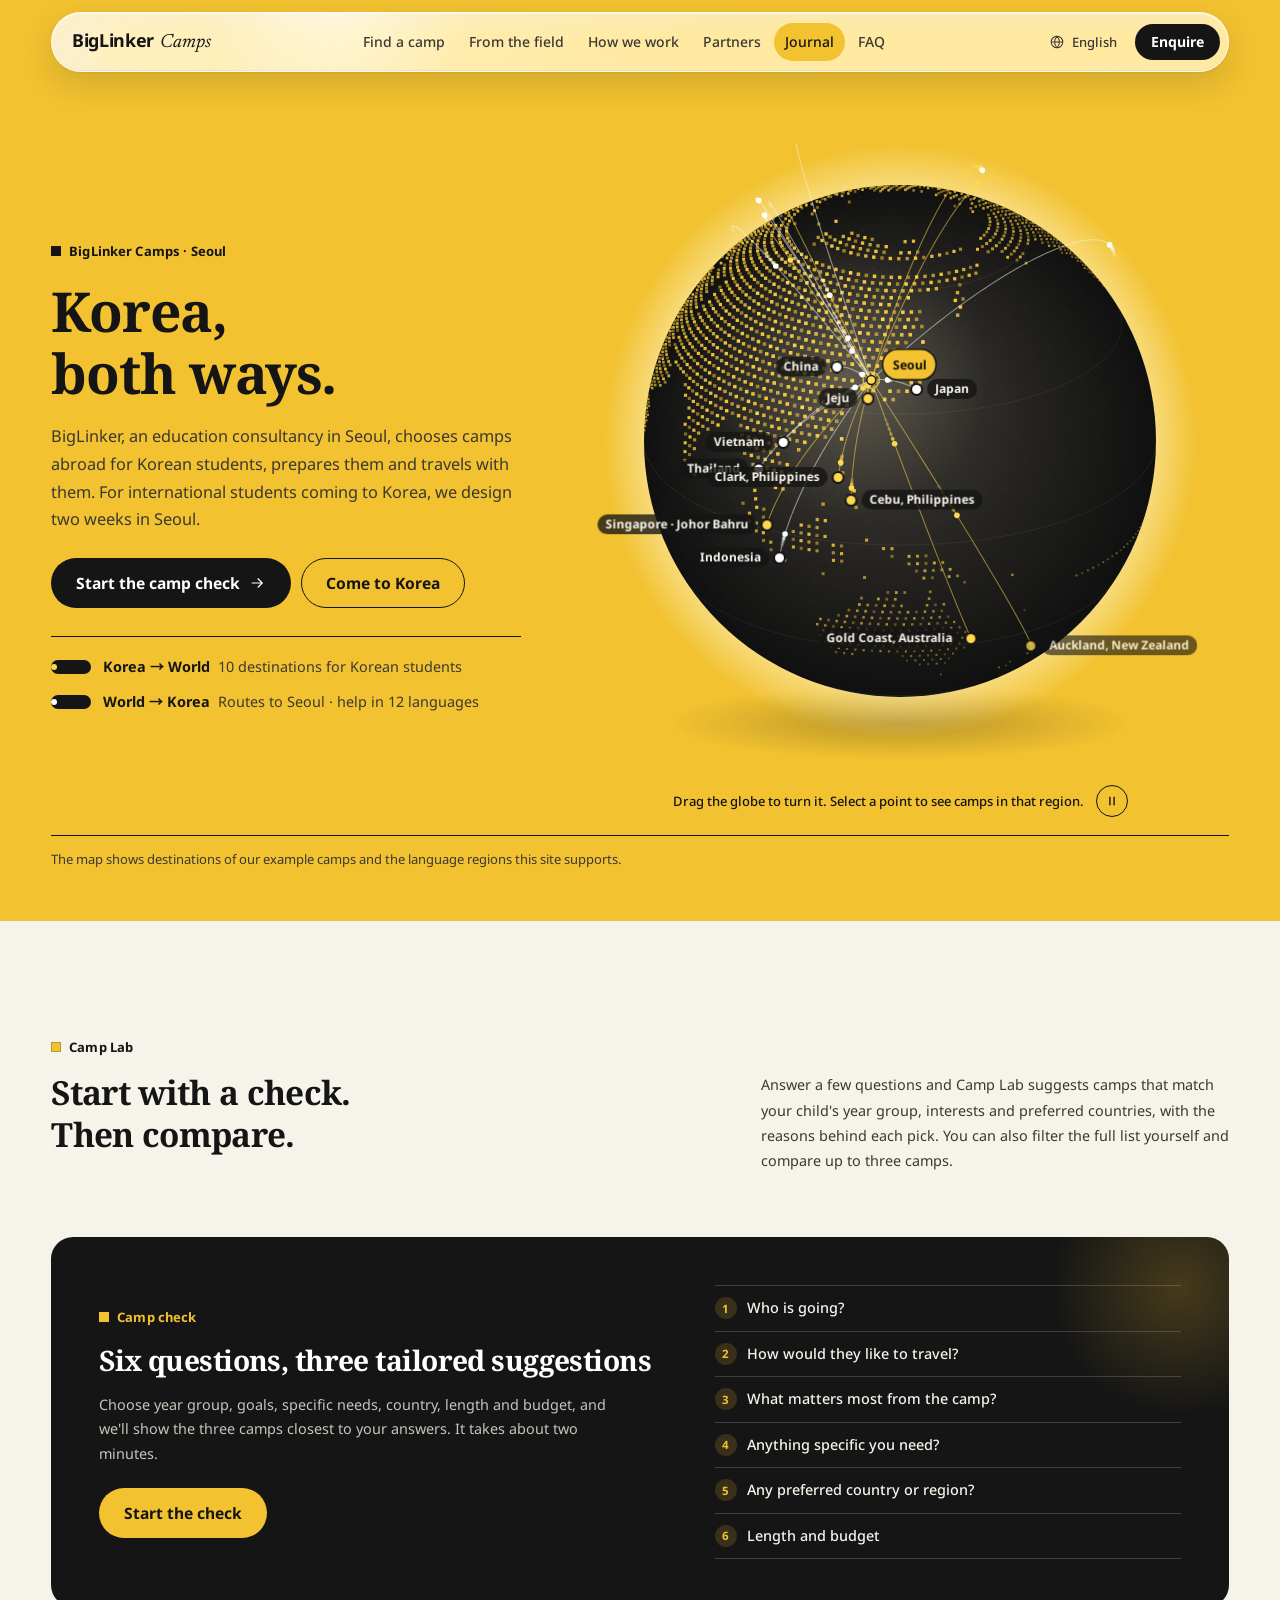
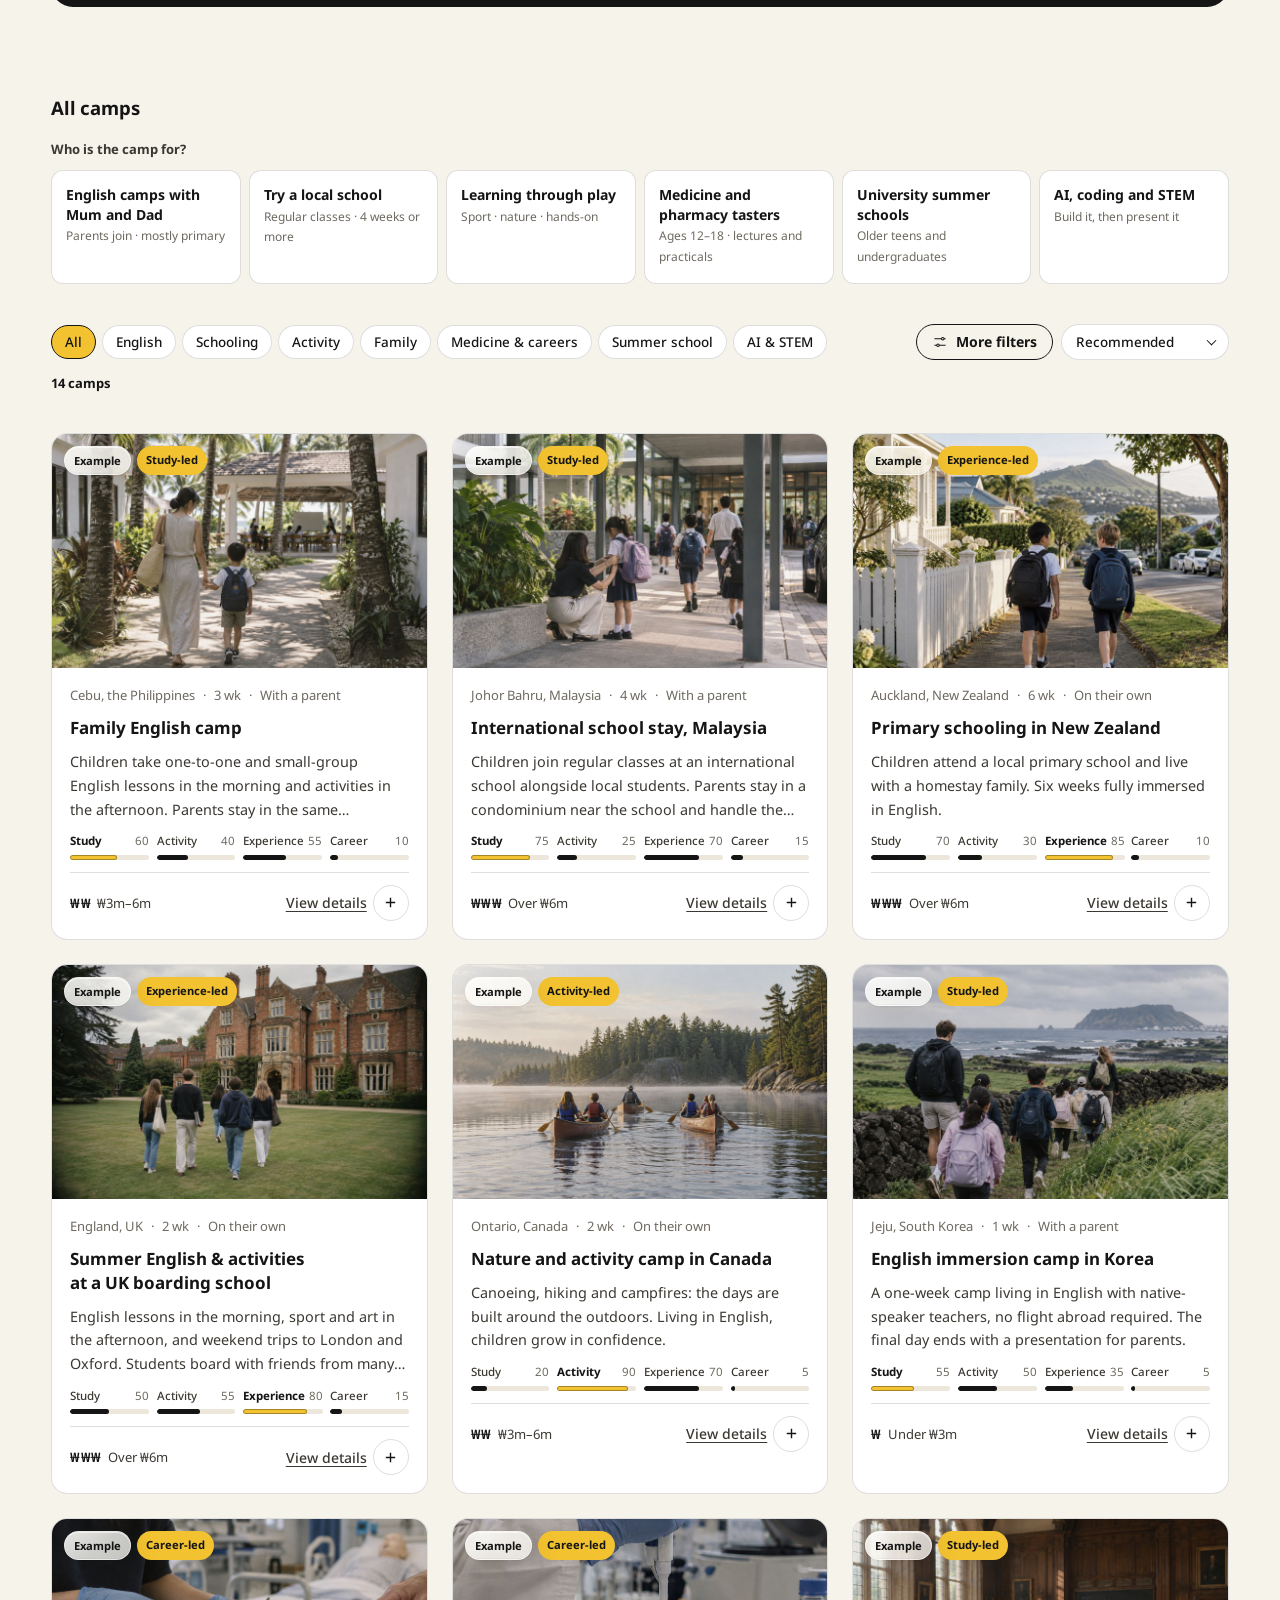
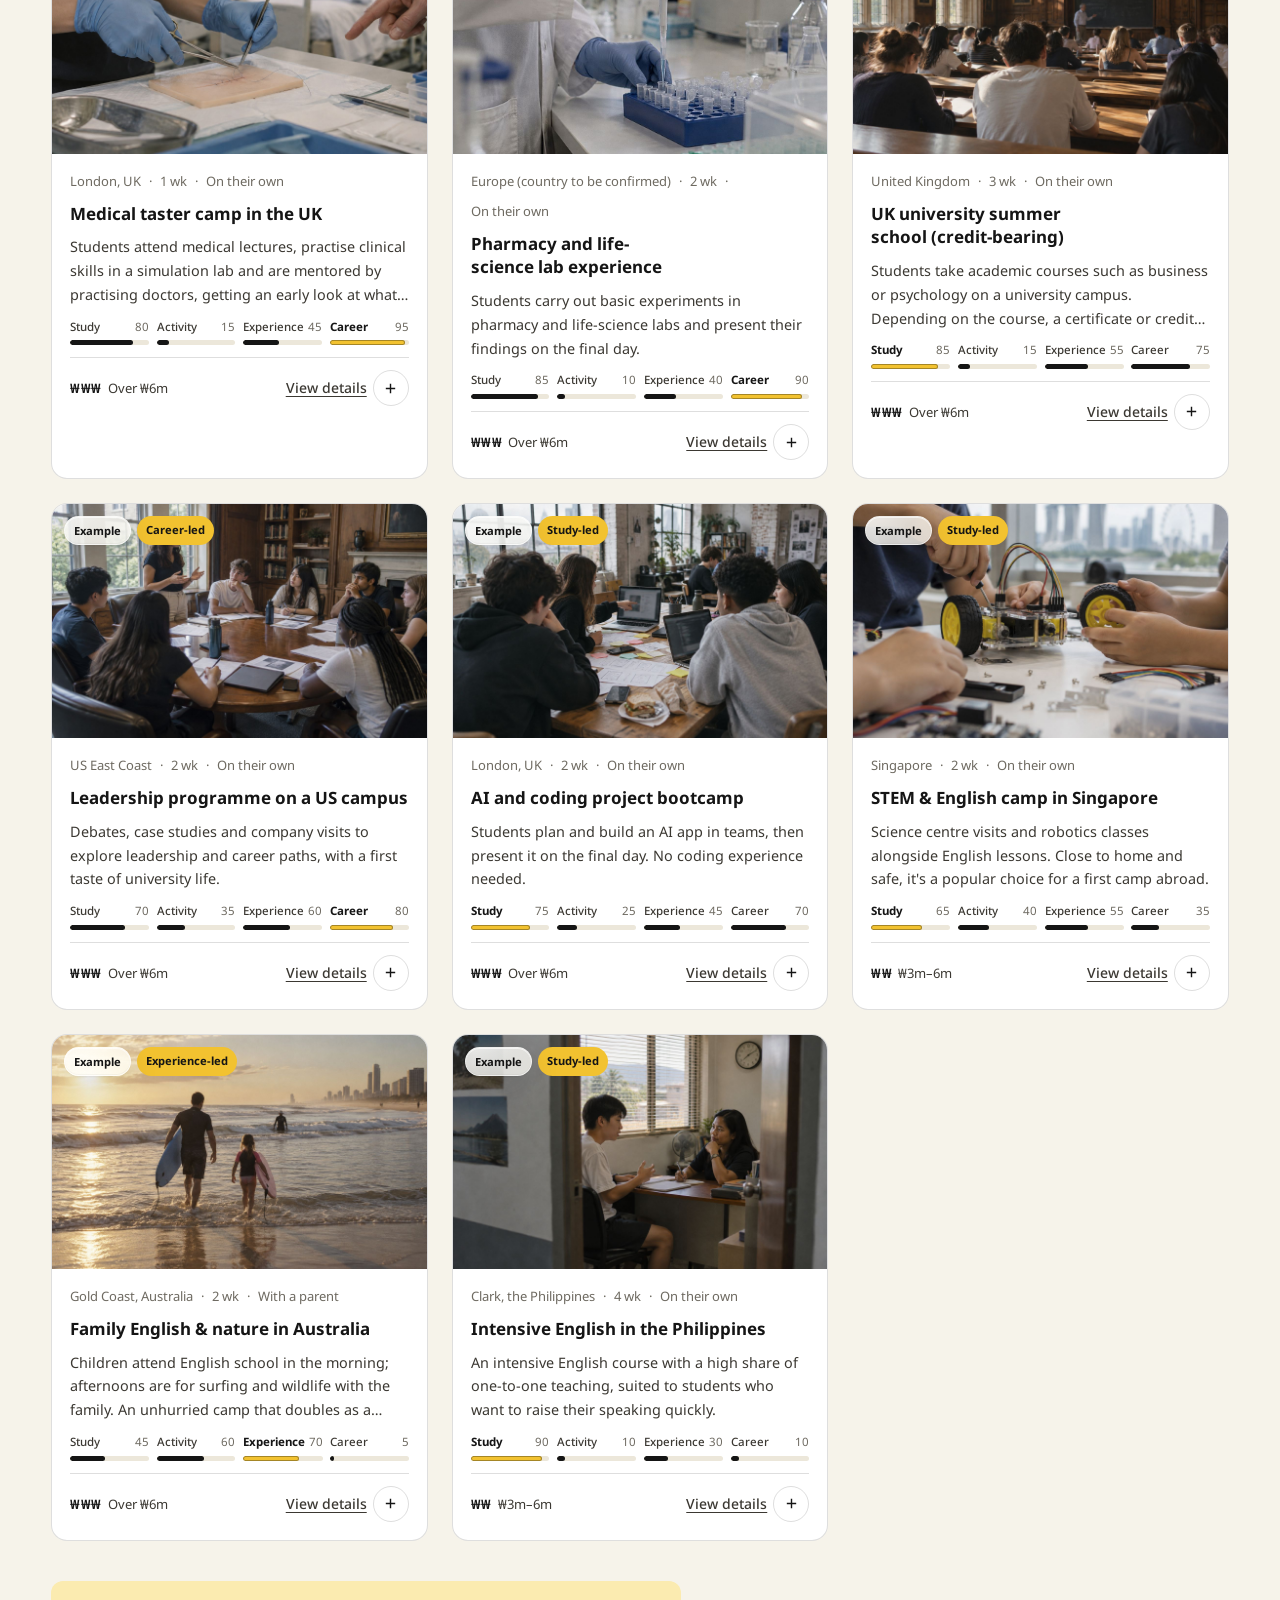
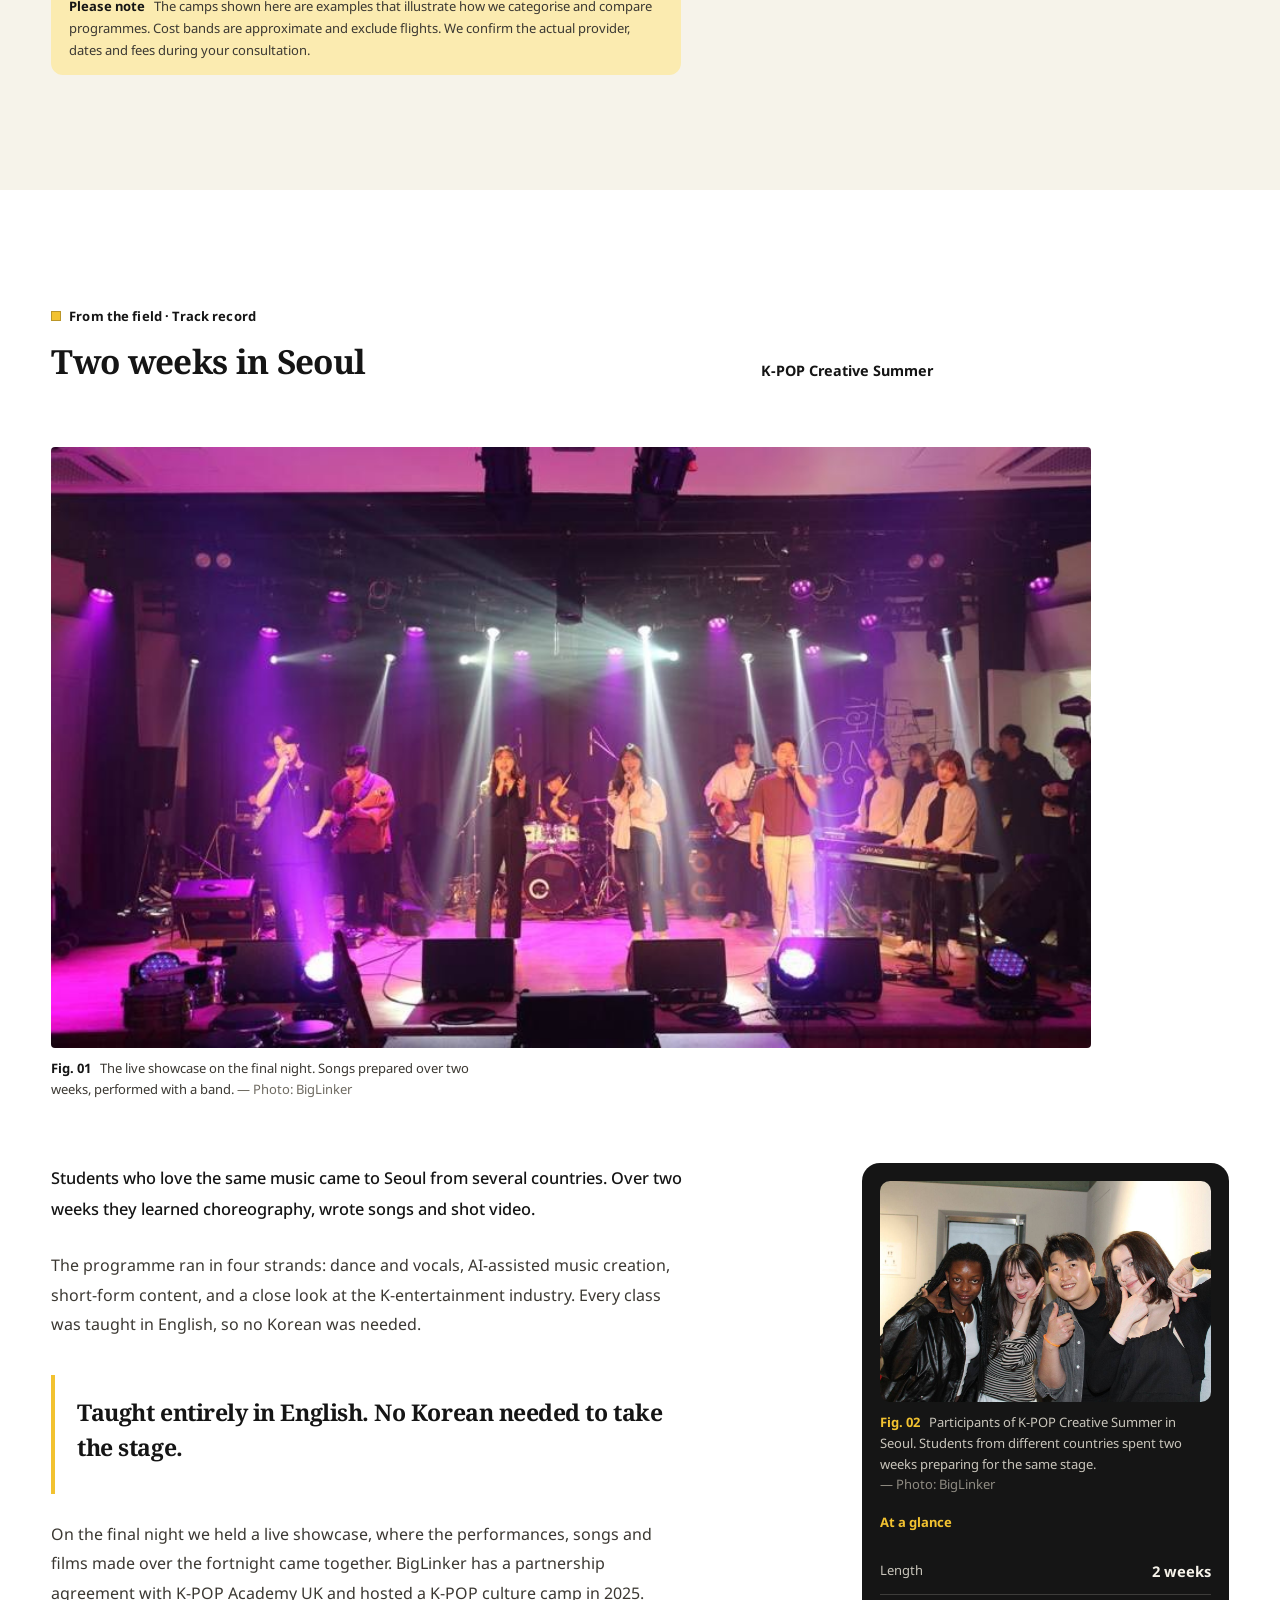
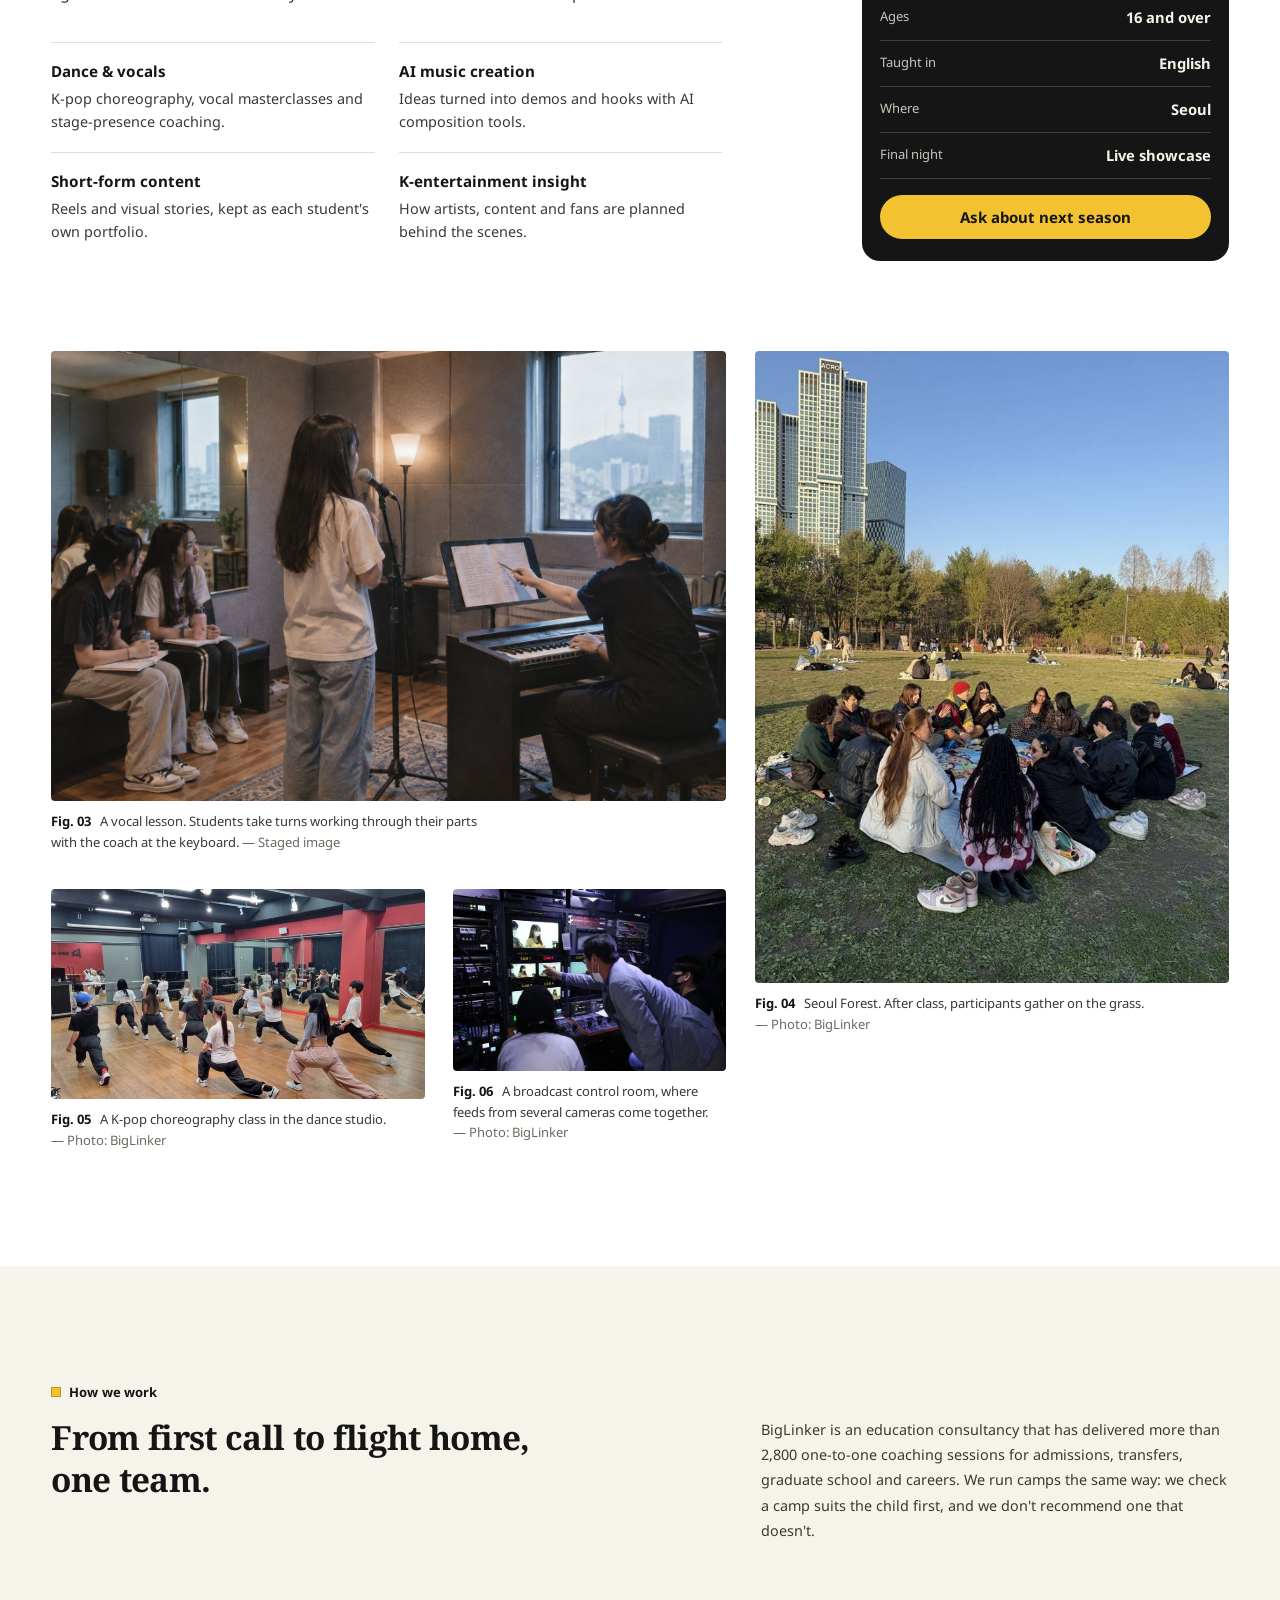
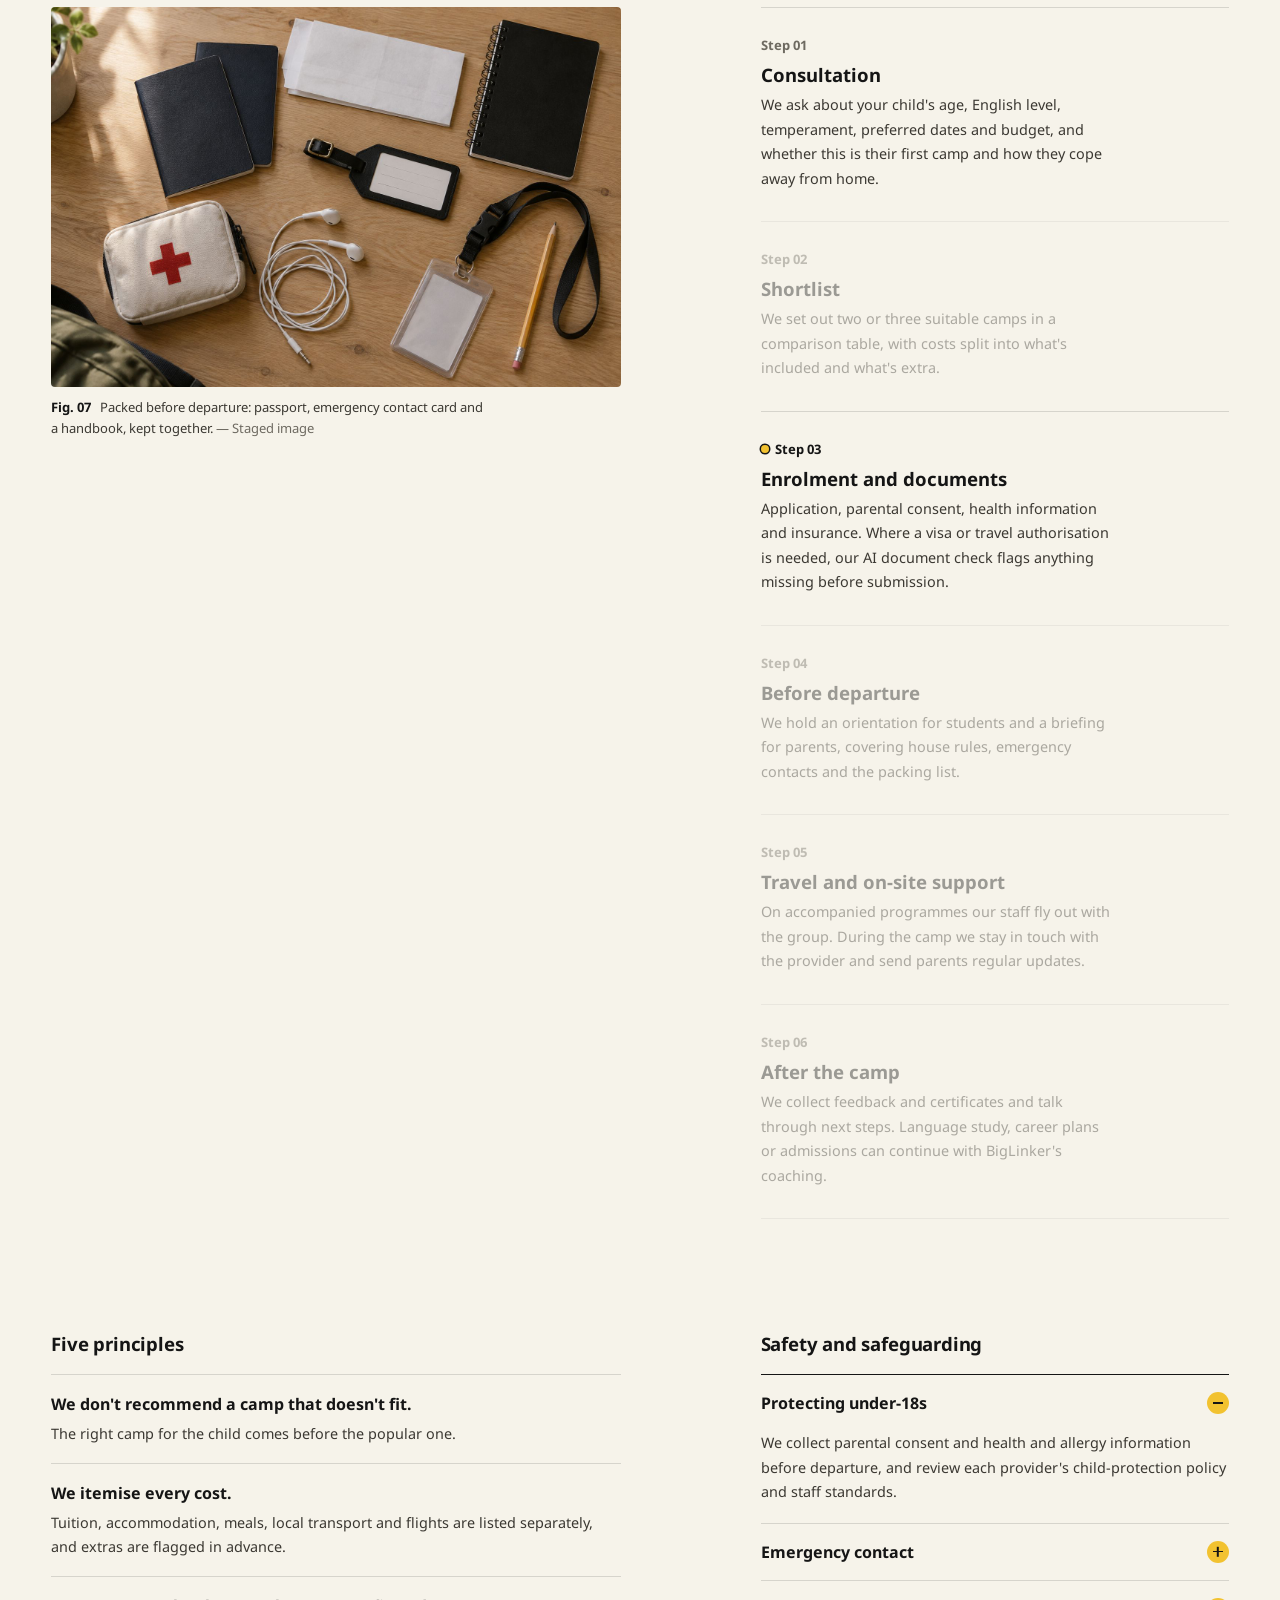
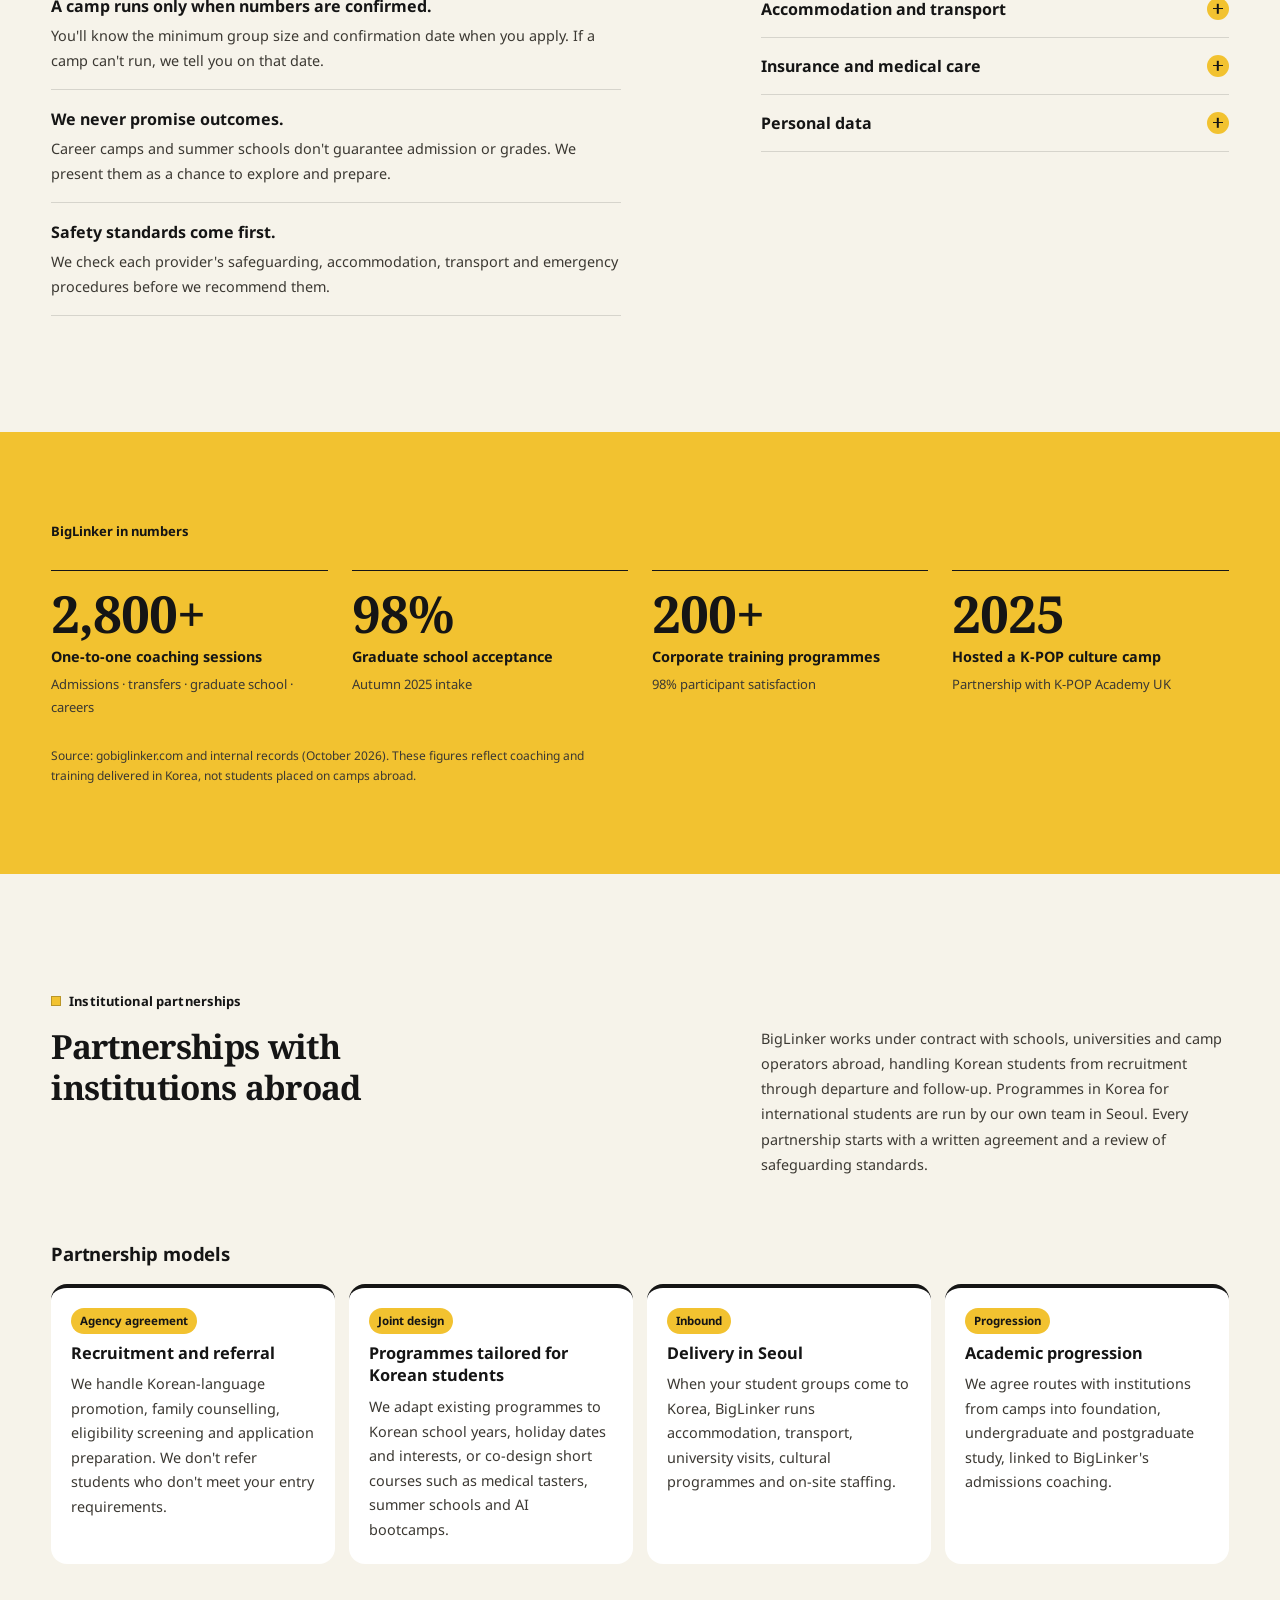
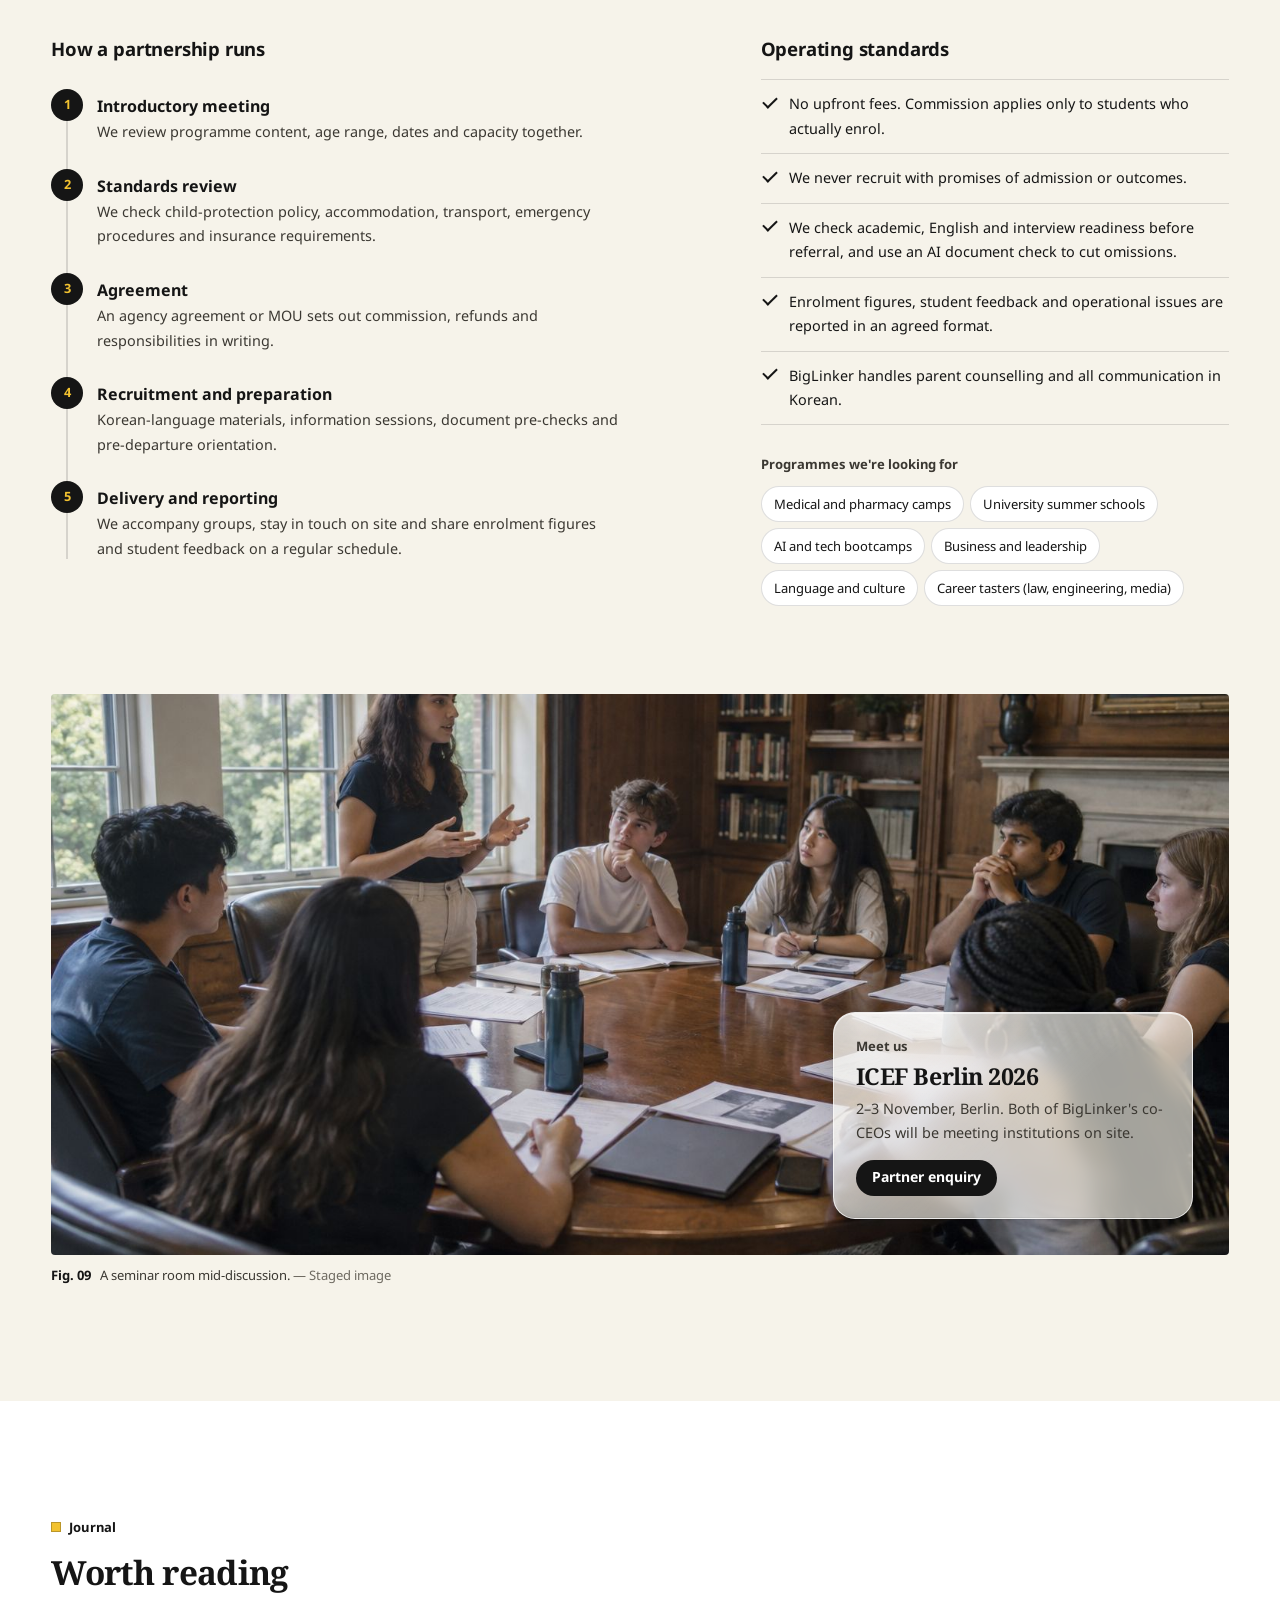
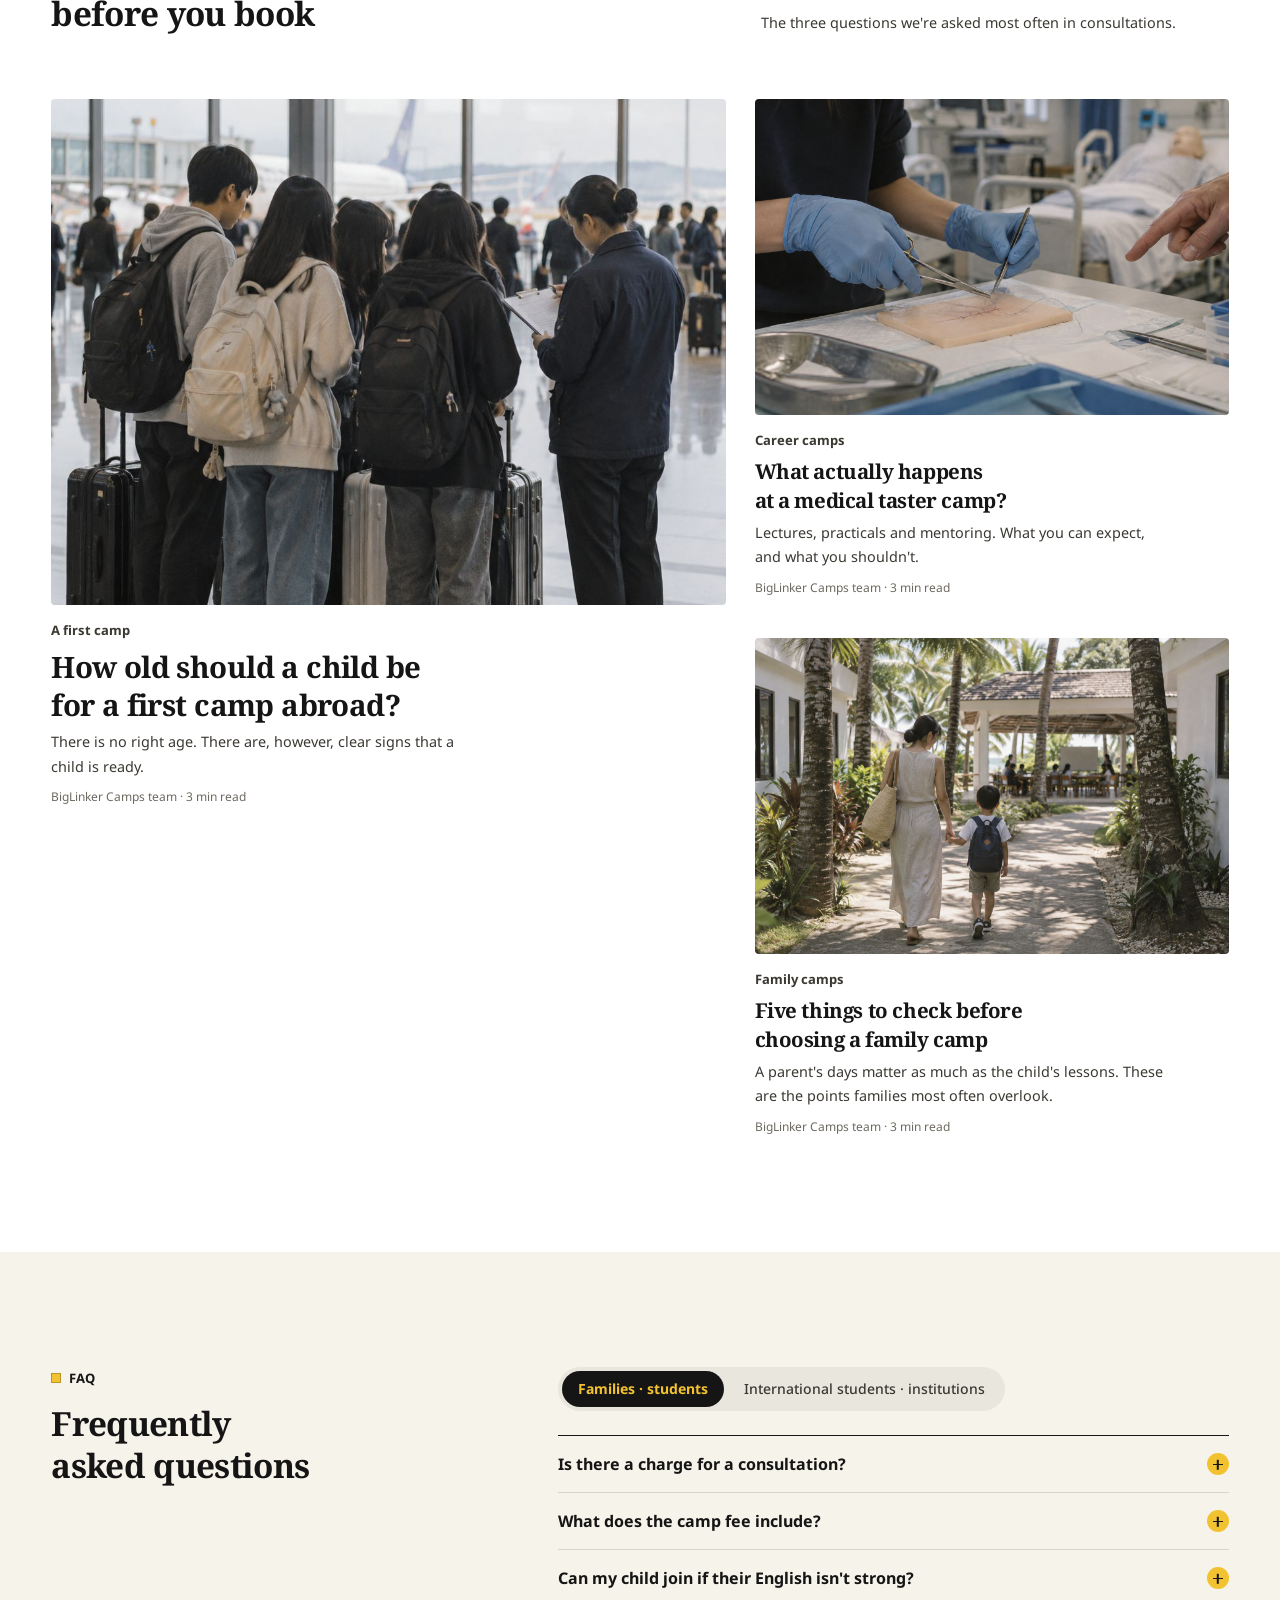
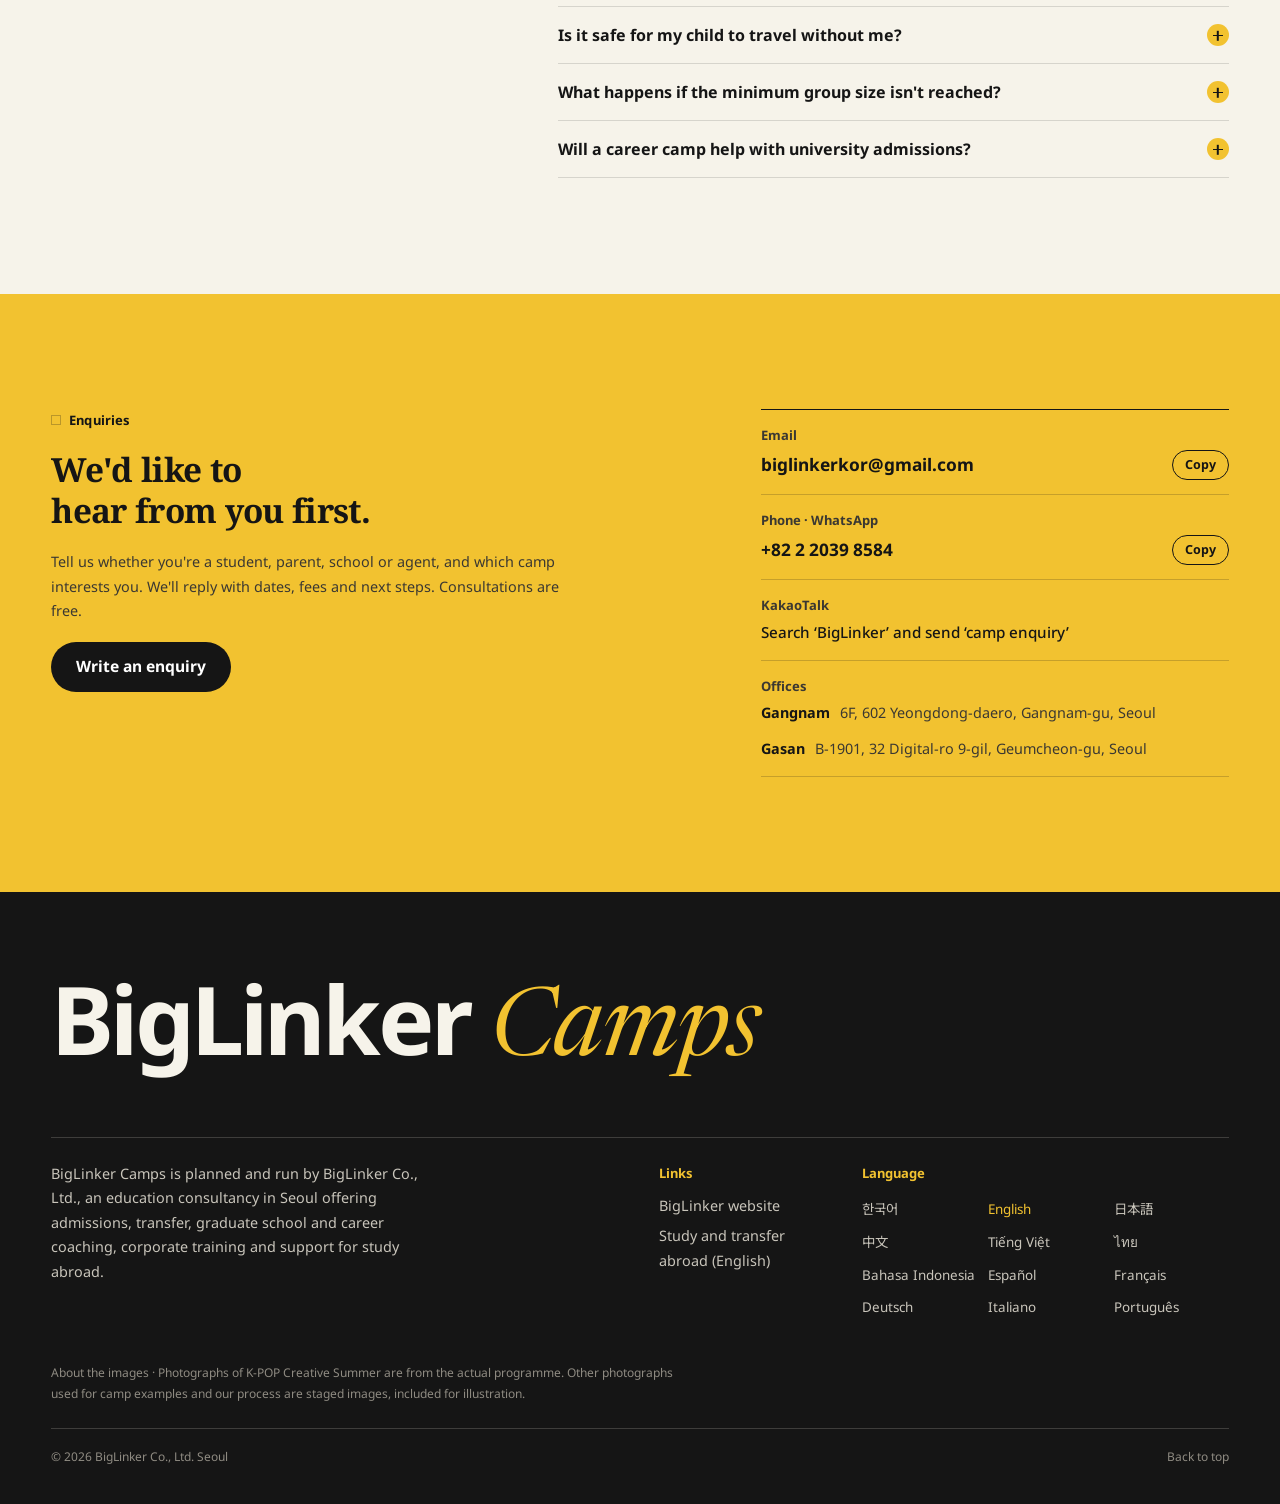
==== commit 3b4e2ef6: "모바일 최적화, 한국 캠프 섹션 제거, 구글 시트 상담 접수 - 모바일·태블릿 2단 상단바(섹션 탭, 스크롤 시 자동 숨김), 히어로 순서 재배치 - 빠른 선택 가로 스와이프, 한" ====
--- a/index.html
+++ b/index.html
@@ -32,7 +32,6 @@
     <nav class="mainnav" aria-label="BigLinker Camps">
       <a href="#lab" data-i18n="nav.lab">캠프 찾기</a>
       <a href="#feature" data-i18n="nav.feature">현장 기록</a>
-      <a href="#korea" data-i18n="nav.korea">한국 캠프</a>
       <a href="#how" data-i18n="nav.how">운영 방식</a>
       <a href="#partners" data-i18n="nav.partners">기관 협력</a>
       <a href="#journal" data-i18n="nav.journal">저널</a>
@@ -42,7 +41,8 @@
       <div class="lang" id="lang">
         <button class="lang__btn" id="langBtn" type="button" aria-haspopup="true" aria-expanded="false" aria-controls="langMenu" data-i18n-attr="aria-label:nav.lang" aria-label="언어 선택">
           <svg viewBox="0 0 20 20" width="16" height="16" aria-hidden="true"><circle cx="10" cy="10" r="7.25" fill="none" stroke="currentColor" stroke-width="1.3"/><path d="M2.9 10h14.2M10 2.8c2 2.1 3 4.5 3 7.2s-1 5.1-3 7.2c-2-2.1-3-4.5-3-7.2s1-5.1 3-7.2Z" fill="none" stroke="currentColor" stroke-width="1.3"/></svg>
-          <span id="langCurrent" data-i18n="lang.name">한국어</span>
+          <span class="lang__name" id="langCurrent" data-i18n="lang.name">한국어</span>
+          <span class="lang__code" id="langCode" aria-hidden="true">KO</span>
         </button>
         <div class="lang__menu glass" id="langMenu" hidden></div>
       </div>
@@ -52,6 +52,16 @@
       </button>
     </div>
   </div>
+  <nav class="mtabs" id="mtabs" data-i18n-attr="aria-label:nav.menu" aria-label="메뉴">
+    <div class="mtabs__track" id="mtabsTrack">
+      <a href="#lab" data-i18n="nav.lab">캠프 찾기</a>
+      <a href="#feature" data-i18n="nav.feature">현장 기록</a>
+      <a href="#how" data-i18n="nav.how">운영 방식</a>
+      <a href="#partners" data-i18n="nav.partners">기관 협력</a>
+      <a href="#journal" data-i18n="nav.journal">저널</a>
+      <a href="#faq" data-i18n="nav.faq">자주 묻는 질문</a>
+    </div>
+  </nav>
 </header>
 
 <main id="main">
@@ -65,7 +75,7 @@
         <p class="hero__deck" data-i18n="hero.deck">서울의 교육 컨설팅 회사 빅링커가 해외 캠프를 고르고, 준비시키고, 함께 출국합니다. 한국을 찾는 해외 학생에게는 서울에서의 2주를 설계합니다.</p>
         <div class="hero__ctas">
           <a class="btn btn--ink btn--lg" href="#lab" data-start-diag><span data-i18n="hero.ctaDiag">해외 캠프 진단하기</span><svg viewBox="0 0 24 24" width="18" height="18" aria-hidden="true"><path d="M5 12h13M13 6l6 6-6 6" fill="none" stroke="currentColor" stroke-width="1.6"/></svg></a>
-          <a class="btn btn--line btn--lg" href="#korea"><span data-i18n="hero.ctaKorea">한국으로 오는 캠프</span></a>
+          <a class="btn btn--line btn--lg" href="#feature"><span data-i18n="hero.ctaKorea">한국으로 오는 캠프</span></a>
         </div>
         <ul class="legend">
           <li><span class="legend__sw legend__sw--out" aria-hidden="true"><i></i></span><span><b data-i18n="map.out">한국 → 세계</b><span class="legend__n" id="legendOut"></span></span></li>
@@ -244,30 +254,6 @@
       </div>
     </div>
   </article>
-
-  <!-- Camps in Korea (black page) -->
-  <section class="sec korea" id="korea" aria-labelledby="koreaTitle">
-    <div class="wrap">
-      <header class="sec__head">
-        <p class="kicker kicker--y" data-i18n="korea.kicker">세계 → 한국</p>
-        <h2 class="sec__title display" id="koreaTitle" data-i18n-html="korea.title">한국으로<br>오는 캠프</h2>
-        <p class="sec__deck" data-i18n="korea.deck">해외 학생을 위한 한국 단기 프로그램입니다. 한국어를 몰라도 됩니다. 개인 참가와 학교 단체를 모두 받으며, 단체는 학교의 일정과 연령, 목표에 맞춰 설계합니다.</p>
-      </header>
-      <ul class="index" id="koreaIndex">
-        <li><button class="index__row" type="button" data-korea="p1" data-img="kpop-vocal.jpg" data-staged><span class="index__t display" data-i18n="korea.p1.t">K-POP &amp; 퍼포먼스</span><span class="index__d" data-i18n="korea.p1.d">댄스, 보컬, 음악 제작, 라이브 쇼케이스.</span><svg class="index__arrow" viewBox="0 0 24 24" aria-hidden="true"><path d="M5 12h13M13 6l6 6-6 6" fill="none" stroke="currentColor" stroke-width="1.4"/></svg></button></li>
-        <li><button class="index__row" type="button" data-korea="p2" data-img="kpop-friends.jpg"><span class="index__t display" data-i18n="korea.p2.t">한국어 &amp; 한국 문화</span><span class="index__d" data-i18n="korea.p2.d">생활 한국어와 문화 수업, 서울에서의 일상.</span><svg class="index__arrow" viewBox="0 0 24 24" aria-hidden="true"><path d="M5 12h13M13 6l6 6-6 6" fill="none" stroke="currentColor" stroke-width="1.4"/></svg></button></li>
-        <li><button class="index__row" type="button" data-korea="p3" data-img="broadcast-room.jpg"><span class="index__t display" data-i18n="korea.p3.t">K-콘텐츠 &amp; 미디어</span><span class="index__d" data-i18n="korea.p3.d">숏폼 영상과 촬영, K-엔터 산업의 뒷이야기.</span><svg class="index__arrow" viewBox="0 0 24 24" aria-hidden="true"><path d="M5 12h13M13 6l6 6-6 6" fill="none" stroke="currentColor" stroke-width="1.4"/></svg></button></li>
-        <li><button class="index__row" type="button" data-korea="p4" data-img="seoul-campus.jpg" data-staged><span class="index__t display" data-i18n="korea.p4.t">대학 캠퍼스 체험</span><span class="index__d" data-i18n="korea.p4.d">한국 대학의 수업과 학생 생활.</span><svg class="index__arrow" viewBox="0 0 24 24" aria-hidden="true"><path d="M5 12h13M13 6l6 6-6 6" fill="none" stroke="currentColor" stroke-width="1.4"/></svg></button></li>
-        <li><button class="index__row" type="button" data-korea="p5" data-img="kpop-showcase.jpg" data-role="school"><span class="index__t display" data-i18n="korea.p5.t">단체 맞춤 프로그램</span><span class="index__d" data-i18n="korea.p5.d">학교의 일정, 연령, 목표에 맞춰 설계합니다.</span><svg class="index__arrow" viewBox="0 0 24 24" aria-hidden="true"><path d="M5 12h13M13 6l6 6-6 6" fill="none" stroke="currentColor" stroke-width="1.4"/></svg></button></li>
-        <li><button class="index__row" type="button" data-korea="p6" data-img="seoul-forest.jpg"><span class="index__t display" data-i18n="korea.p6.t">서울의 주말</span><span class="index__d" data-i18n="korea.p6.d">한강 피크닉, 문화 행사, 현지 학생과의 교류.</span><svg class="index__arrow" viewBox="0 0 24 24" aria-hidden="true"><path d="M5 12h13M13 6l6 6-6 6" fill="none" stroke="currentColor" stroke-width="1.4"/></svg></button></li>
-      </ul>
-      <div class="korea__foot">
-        <p data-i18n="korea.note">신청 인원이 모이면 개최가 확정됩니다. 학교, 에이전시, 대학 모두 환영합니다.</p>
-        <button class="btn btn--yellow" type="button" data-open-inquiry data-role="school" data-i18n="korea.cta">단체·개인 참가 문의</button>
-      </div>
-    </div>
-    <div class="hoverimg" id="hoverImg" aria-hidden="true"><img alt=""><span class="hoverimg__tag"></span></div>
-  </section>
 
   <!-- How we work -->
   <section class="sec how" id="how" aria-labelledby="howTitle">
@@ -394,7 +380,7 @@
             <p class="event__k" data-i18n="partners.event.k">다음 만남</p>
             <p class="event__t display" data-i18n="partners.event.t">ICEF Berlin 2026</p>
             <p class="event__d" data-i18n="partners.event.d">11월 2–3일, 베를린. 빅링커 공동대표 두 사람이 현장에서 교육기관과 미팅합니다.</p>
-            <button class="btn btn--ink btn--sm" type="button" data-open-inquiry data-role="school" data-i18n="partners.cta">파트너 문의</button>
+            <button class="btn btn--ink btn--sm" type="button" data-open-inquiry data-role="school" data-source="partner" data-i18n="partners.cta">파트너 문의</button>
           </div>
         </div>
         <figcaption class="cap"><span class="cap__no" data-fig="09">사진 09</span> <span data-i18n="cap.leadership">토론 수업이 진행 중인 세미나실.</span> <span class="cap__credit" data-i18n="credit.staged">연출 이미지</span></figcaption>
@@ -551,7 +537,6 @@
   <nav class="drawer__nav">
     <a href="#lab" data-i18n="nav.lab">캠프 찾기</a>
     <a href="#feature" data-i18n="nav.feature">현장 기록</a>
-    <a href="#korea" data-i18n="nav.korea">한국 캠프</a>
     <a href="#how" data-i18n="nav.how">운영 방식</a>
     <a href="#partners" data-i18n="nav.partners">기관 협력</a>
     <a href="#journal" data-i18n="nav.journal">저널</a>
@@ -616,17 +601,24 @@
       </div>
       <label class="check" for="f-consent"><input type="checkbox" id="f-consent" name="consent" aria-describedby="e-consent"><span data-i18n="form.consent">상담을 위해 위 정보를 이용하는 데 동의합니다.</span></label>
       <p class="err" id="e-consent" hidden data-i18n="form.errConsent">정보 이용에 동의해 주세요.</p>
-      <button class="btn btn--ink btn--block" type="submit" data-i18n="form.submit">보낼 내용 정리하기</button>
+      <div class="hp" aria-hidden="true"><label for="f-website">Website</label><input id="f-website" name="website" type="text" tabindex="-1" autocomplete="off"></div>
+      <button class="btn btn--ink btn--block" type="submit" id="inqSubmit"><span id="inqSubmitLabel" data-i18n="form.submit">보낼 내용 정리하기</span></button>
     </form>
     <div class="done" id="inqDone" hidden>
-      <p class="done__t display" data-i18n="form.doneTitle">보낼 내용이 준비됐습니다</p>
-      <p class="done__d" data-i18n="form.doneDeck">아래 내용을 복사해 이메일(biglinkerkor@gmail.com)이나 카카오톡 ‘빅링커’ 채널로 보내 주세요.</p>
-      <label class="vh" for="f-summary" data-i18n="form.title">상담 신청</label>
-      <textarea class="input done__text" id="f-summary" rows="10" readonly></textarea>
+      <p class="done__mark" id="doneMark" aria-hidden="true"></p>
+      <p class="done__t display" id="doneTitle" tabindex="-1" data-i18n="form.doneTitle">보낼 내용이 준비됐습니다</p>
+      <p class="done__d" id="doneDeck" data-i18n="form.doneDeck">아래 내용을 복사해 이메일(biglinkerkor@gmail.com)이나 카카오톡 ‘빅링커’ 채널로 보내 주세요.</p>
+      <div class="done__manual" id="doneManual">
+        <label class="vh" for="f-summary" data-i18n="form.title">상담 신청</label>
+        <textarea class="input done__text" id="f-summary" rows="10" readonly></textarea>
+        <div class="done__actions">
+          <button class="btn btn--ink" type="button" id="copySummary" data-i18n="form.copy">내용 복사</button>
+          <a class="btn btn--line" id="mailSummary" href="mailto:biglinkerkor@gmail.com" data-i18n="form.mail">메일 앱으로 열기</a>
+        </div>
+      </div>
       <div class="done__actions">
-        <button class="btn btn--ink" type="button" id="copySummary" data-i18n="form.copy">내용 복사</button>
-        <a class="btn btn--line" id="mailSummary" href="mailto:biglinkerkor@gmail.com" data-i18n="form.mail">메일 앱으로 열기</a>
         <button class="linkbtn" type="button" id="editInquiry" data-i18n="form.edit">다시 고치기</button>
+        <button class="btn btn--line btn--sm" type="button" id="newInquiry" data-i18n="form.new" hidden>새 신청서 작성</button>
       </div>
     </div>
   </div>
@@ -634,6 +626,7 @@
 
 <div class="toasts" id="toasts" aria-live="polite"></div>
 
+<script src="assets/config.js" defer></script>
 <script src="assets/data.js" defer></script>
 <script src="assets/worldmap.js" defer></script>
 <script src="i18n/ko.js" defer></script>
--- a/assets/site.css
+++ b/assets/site.css
@@ -161,11 +161,13 @@
 .mainnav a:hover { color: var(--ink); background: rgba(21, 21, 21, .07); }
 .mainnav a.is-current { color: var(--ink); background: var(--yellow); }
 .masthead__tools { display: flex; align-items: center; gap: 6px; flex: none; margin-left: auto; }
-.mainnav + .masthead__tools { margin-left: 0; }
+@media (min-width: 1181px) { .masthead__tools { margin-left: 0; } }
 .masthead__menu { display: none; }
 .lang { position: relative; }
 .lang__btn { display: inline-flex; align-items: center; gap: 7px; height: 36px; padding: 0 12px; border-radius: 999px; border: 0; background: transparent; font-size: .8125rem; font-weight: 500; color: var(--ink-2); }
 .lang__btn:hover, .lang__btn[aria-expanded="true"] { color: var(--ink); background: rgba(21, 21, 21, .07); }
+.lang__code { display: none; font-size: .78rem; font-weight: 700; letter-spacing: .04em; }
+.mtabs { display: none; }
 .lang__menu { position: absolute; right: 0; top: calc(100% + 14px); width: 300px; padding: 10px; border-radius: 20px; display: grid; grid-template-columns: 1fr 1fr; gap: 2px; transform-origin: top right; animation: popIn .28s var(--ease-out); --glass-bg: rgba(255, 253, 245, .82); }
 .lang__menu button { display: flex; justify-content: space-between; align-items: center; gap: 8px; padding: 9px 12px; border: 0; border-radius: 12px; background: transparent; text-align: left; font-size: .875rem; }
 .lang__menu button span:first-child { min-width: 0; }
@@ -753,6 +755,14 @@
 .done__text { font-size: .84rem; line-height: 1.6; min-height: 220px; }
 .done__actions { display: flex; flex-wrap: wrap; gap: 10px; align-items: center; }
 
+/* Lead form states */
+.hp { position: absolute !important; left: -9999px; width: 1px; height: 1px; overflow: hidden; }
+#inqSubmit[disabled] { opacity: .6; pointer-events: none; }
+.done__mark { justify-self: start; padding: 6px 12px; border-radius: 999px; background: var(--yellow); color: var(--ink); font-weight: 700; font-size: .9rem; letter-spacing: .02em; box-shadow: 0 0 0 1.5px var(--ink); }
+.done[data-state="ok"] .done__t::before { content: ""; display: inline-block; width: 12px; height: 7px; margin: 0 10px 4px 2px; border-left: 2.5px solid var(--ink); border-bottom: 2.5px solid var(--ink); transform: rotate(-45deg); }
+.done[data-state="fail"] .done__t { color: var(--error); }
+.done__manual { display: grid; gap: 12px; }
+
 /* ---------- Toasts ---------- */
 .toasts { position: fixed; z-index: 2147483000; left: 50%; bottom: calc(env(safe-area-inset-bottom, 0px) + 92px); transform: translateX(-50%); display: grid; gap: 8px; justify-items: center; width: min(520px, calc(100% - 32px)); pointer-events: none; }
 .toasts[popover] { top: auto; right: auto; margin: 0; border: 0; padding: 0; background: transparent; color: inherit; overflow: visible; height: auto; }
@@ -816,8 +826,6 @@
   :root { --header-h: 54px; }
   .masthead { top: calc(env(safe-area-inset-top, 0px) + 8px); }
   .masthead__bar { padding-left: 16px; gap: 8px; }
-  .masthead__cta { display: none; }
-  .lang__btn span { display: none; }
   .lang__menu { position: fixed; left: 16px; right: 16px; top: calc(env(safe-area-inset-top, 0px) + 70px); width: auto; }
   .hero__ctas { width: 100%; }
   .hero__ctas .btn { flex: 1 1 auto; }
@@ -853,13 +861,165 @@
   .specs { grid-template-columns: 1fr 1fr; }
   .tend { grid-template-columns: repeat(2, minmax(0, 1fr)); }
 }
+
+/* =========================================================
+   Tablet & mobile: two-row top bar (brand row + section tabs)
+   ========================================================= */
+@media (max-width: 1180px) {
+  :root { --bar-h: 52px; --tabs-h: 42px; --header-h: calc(var(--bar-h) + var(--tabs-h)); }
+  html { scroll-padding-top: calc(var(--header-h) + env(safe-area-inset-top, 0px) + 12px); }
+  .masthead {
+    top: 0; padding: env(safe-area-inset-top, 0px) 0 0;
+    background: rgba(255, 253, 245, .9);
+    -webkit-backdrop-filter: blur(18px) saturate(170%); backdrop-filter: blur(18px) saturate(170%);
+    border-bottom: 1px solid var(--line);
+    transition: transform .35s var(--ease);
+    pointer-events: auto;
+  }
+  .masthead__bar.glass {
+    max-width: none; height: var(--bar-h); border-radius: 0; padding: 0 calc(var(--gutter) - 6px) 0 var(--gutter);
+    background: none; border: 0; box-shadow: none; -webkit-backdrop-filter: none; backdrop-filter: none;
+  }
+  .masthead__bar.glass::after { display: none; }
+  .lg-refract .masthead__bar.glass--refract { backdrop-filter: none; }
+  .masthead__tools { gap: 4px; }
+  .masthead__cta { display: inline-flex; }
+  .mtabs { display: block; height: var(--tabs-h); position: relative; }
+  .mtabs::after { content: ""; position: absolute; top: 0; right: 0; bottom: 0; width: 28px; pointer-events: none; background: linear-gradient(90deg, rgba(255, 253, 245, 0), rgba(255, 253, 245, .95)); }
+  .mtabs__track { display: flex; gap: 2px; height: 100%; padding: 0 calc(var(--gutter) - 8px); overflow-x: auto; scrollbar-width: none; -webkit-overflow-scrolling: touch; }
+  .mtabs__track::-webkit-scrollbar { display: none; }
+  .mtabs a { position: relative; flex: none; display: inline-flex; align-items: center; padding: 0 12px; text-decoration: none; font-size: .875rem; font-weight: 500; color: var(--ink-3); white-space: nowrap; transition: color .2s; }
+  .mtabs a::after { content: ""; position: absolute; left: 12px; right: 12px; bottom: 0; height: 3px; border-radius: 3px 3px 0 0; background: var(--yellow); transform: scaleX(0); transition: transform .3s var(--ease); }
+  .mtabs a.is-current { color: var(--ink); font-weight: 700; }
+  .mtabs a.is-current::after { transform: scaleX(1); }
+  html.hdr-up .masthead { transform: translateY(calc(-1 * var(--bar-h) - env(safe-area-inset-top, 0px))); }
+  html.hdr-up .mtabs { box-shadow: 0 6px 16px rgba(21, 21, 21, .06); }
+  .hero { padding-top: calc(var(--header-h) + env(safe-area-inset-top, 0px) + 28px); }
+  .filterbar { top: calc(env(safe-area-inset-top, 0px) + var(--header-h)); transition: top .35s var(--ease), border-color .3s; }
+  html.hdr-up .filterbar { top: var(--tabs-h); }
+  .lang__menu { position: fixed; left: auto; right: 12px; top: calc(env(safe-area-inset-top, 0px) + var(--bar-h) + 6px); }
+}
+
+@media (max-width: 720px) {
+  :root { --bar-h: 50px; --tabs-h: 40px; }
+  .brand__big { font-size: 1rem; }
+  .brand__camps { font-size: 1.06rem; }
+  .lang__btn { padding: 0 8px; }
+  .lang__btn .lang__name { display: none; }
+  .lang__code { display: inline; }
+  .masthead__cta { --bh: 34px; padding: 0 12px; font-size: .8rem; max-width: 108px; overflow: hidden; text-overflow: ellipsis; }
+  .lang__menu { left: 12px; right: 12px; width: auto; }
+
+  /* hero: headline → globe → actions → legend */
+  .hero__grid { gap: 0; }
+  .hero__copy { display: contents; }
+  .hero .kicker { order: 1; margin-bottom: 12px; }
+  .hero__title { order: 2; margin-bottom: 12px; }
+  .hero__deck { order: 3; font-size: .95rem; }
+  .globe { order: 4; margin-top: 8px; }
+  .globe__stage { width: 100%; }
+  .hero__ctas { order: 5; display: grid; grid-template-columns: 1fr 1fr; gap: 8px; width: 100%; margin-top: 16px; }
+  .hero__ctas .btn { --bh: 48px; padding: 0 10px; font-size: .875rem; white-space: normal; text-align: center; line-height: 1.25; }
+  .hero__ctas .btn svg { display: none; }
+  .legend { order: 6; margin-top: 18px; padding-top: 14px; }
+  .legend li { align-items: flex-start; }
+  .legend li > span:last-child { display: grid; gap: 1px; }
+  .legend b { margin: 0; font-size: .875rem; }
+  .legend__n { font-size: .8125rem; }
+  .legend__sw { margin-top: 3px; }
+  .globe__bar { justify-content: space-between; }
+  .globe__hint { text-align: left; font-size: .75rem; }
+  .hero__cap { font-size: .75rem; }
+
+  /* quick picks: swipeable strip */
+  .quick__grid { display: grid; grid-auto-flow: column; grid-auto-columns: 62%; grid-template-columns: none; gap: 8px; overflow-x: auto; scroll-snap-type: x mandatory; margin-inline: calc(var(--gutter) * -1); padding: 2px var(--gutter) 6px; scrollbar-width: none; }
+  .quick__grid::-webkit-scrollbar { display: none; }
+  .quick__item { scroll-snap-align: start; }
+
+  /* filter bar: one compact row; sort moves into the filter sheet */
+  .filterbar { padding-block: 10px 8px; }
+  .filterbar__row { flex-wrap: nowrap; gap: 8px; align-items: center; }
+  .filterbar__tools { order: -1; width: auto; flex: none; }
+  .filterbar__tools .select { display: none; }
+  #moreFilters { --bh: 40px; width: 40px; padding: 0; position: relative; }
+  #moreFilters > span:not(.badge) { display: none; }
+  #moreFilters .badge { position: absolute; top: -4px; right: -4px; min-width: 18px; height: 18px; font-size: .66rem; box-shadow: 0 0 0 2px var(--paper); }
+  .chips { flex: 1; min-width: 0; width: auto; margin: 0 calc(var(--gutter) * -1) 0 0; padding: 0 var(--gutter) 0 0; }
+  .filterbar__status { margin-top: 8px; min-height: 0; }
+
+  /* camp check */
+  .diag { padding: 22px 18px; border-radius: 18px; }
+  .diag__q { min-height: 0; }
+  .opts { grid-template-columns: repeat(2, minmax(0, 1fr)); gap: 8px; }
+  .opts--wide { grid-template-columns: 1fr; }
+  .opt { padding: 14px; }
+  .res__actions .btn { flex: 1 1 100%; }
+
+  /* sections */
+  .sec { padding-block: 64px; }
+  .sec__head { margin-bottom: 32px; }
+  .sec__deck { font-size: .9rem; }
+  .card__body { padding: 14px 16px 16px; }
+  .index__row { gap: 12px; }
+  .stats__grid { grid-template-columns: 1fr 1fr; gap: 20px 16px; }
+  .stat__v { font-size: 2rem; }
+  .faq__body .tabs { display: flex; width: 100%; }
+  .faq__body .tab { flex: 1; padding: 0 8px; }
+  .foot { padding-top: 56px; }
+  .foot__mark { margin-bottom: 36px; }
+
+  /* modals become bottom sheets */
+  .modal { width: 100%; max-height: calc(100dvh - env(safe-area-inset-top, 0px) - 16px); margin: auto 0 0; border-radius: 20px 20px 0 0; }
+  .modal[open] { animation: sheetIn .45s var(--ease-out); }
+  .modal.is-closing { animation: sheetOut .24s var(--ease) forwards; }
+  .modal__grid, .modal--wide .cmp { max-height: calc(100dvh - env(safe-area-inset-top, 0px) - 16px); }
+  .modal__body { padding: 20px 18px 0; gap: 16px; }
+  .modal__actions { margin-inline: -18px; margin-bottom: 0; bottom: 0; padding: 12px 18px calc(12px + env(safe-area-inset-bottom, 0px)); }
+  .modal__actions .btn { flex: 1 1 auto; }
+  .modal--wide .cmp { padding: 22px 18px calc(18px + env(safe-area-inset-bottom, 0px)); }
+  .drawer__body { padding: 20px 18px; }
+  .drawer__head { padding: 12px 18px; }
+  .drawer--left { width: 100%; }
+}
+
+@media (max-width: 340px) {
+  .brand__camps { display: none; }
+  .hero__ctas { grid-template-columns: 1fr; }
+}
+
+/* touch: comfortable targets, no sticky hover effects */
+@media (pointer: coarse) {
+  .chip { height: 40px; padding: 0 14px; }
+  .chip--sm { height: 32px; }
+  .addbtn { width: 44px; height: 44px; }
+  .linkbtn { padding: 10px 0; }
+  .btn--sm { --bh: 40px; }
+  .copybtn { height: 38px; padding: 0 14px; }
+  .tab { height: 44px; }
+  .iconbtn { width: 44px; height: 44px; }
+  .globe__play { width: 40px; height: 40px; }
+  .lang__btn { height: 44px; }
+  .foot__langs button { padding: 10px 0; }
+  .foot__links a { display: inline-block; padding: 6px 0; }
+  .langlist button { height: 40px; padding: 0 14px; }
+  .seg__opt span { height: 42px; }
+  .card__title button { padding: 4px 0; }
+  .gpin::before { content: ""; position: absolute; inset: -12px -6px; }
+  .maptip__langs button { height: 38px; }
+  .maptip__list button { padding: 8px 0; }
+  .card:hover, .model:hover { transform: none; box-shadow: none; }
+  .card:hover .card__media img, .jcard__btn:hover img { transform: none; }
+}
+@media (max-width: 720px), (pointer: coarse) {
+  .input, select.input, textarea.input, .select select, .done__text { font-size: 16px; }
+}
+
 @keyframes sheetIn { from { transform: translateY(100%); } to { transform: none; } }
 @keyframes sheetOut { to { transform: translateY(100%); } }
 @media (max-width: 420px) {
-  .stats__grid { grid-template-columns: 1fr; }
-  .quick__grid { grid-template-columns: 1fr; }
   .specs { grid-template-columns: 1fr; }
 }
+@media (pointer: coarse) { .foot__bottom a { display: inline-block; padding: 10px 0; } }
 @media (hover: none) { .hoverimg { display: none; } }
 @media (prefers-reduced-motion: reduce) {
   html { scroll-behavior: auto; }
